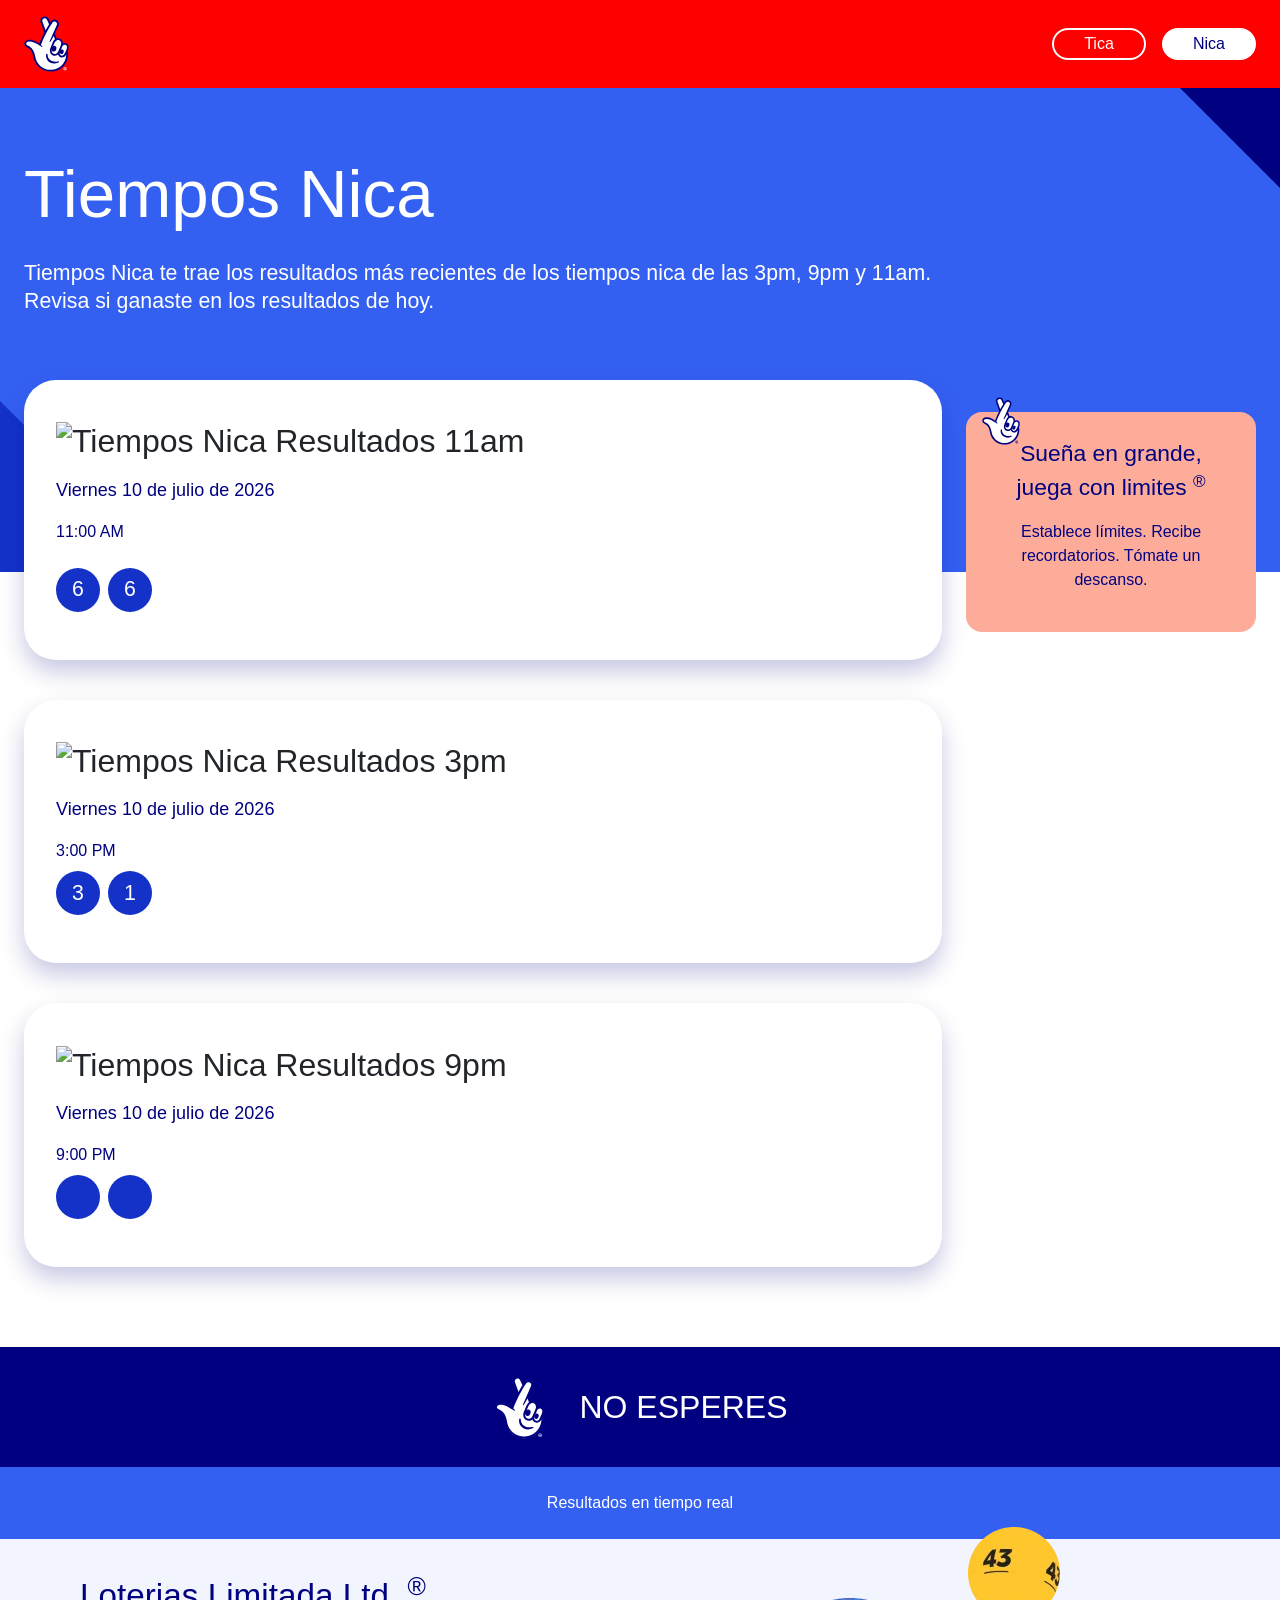
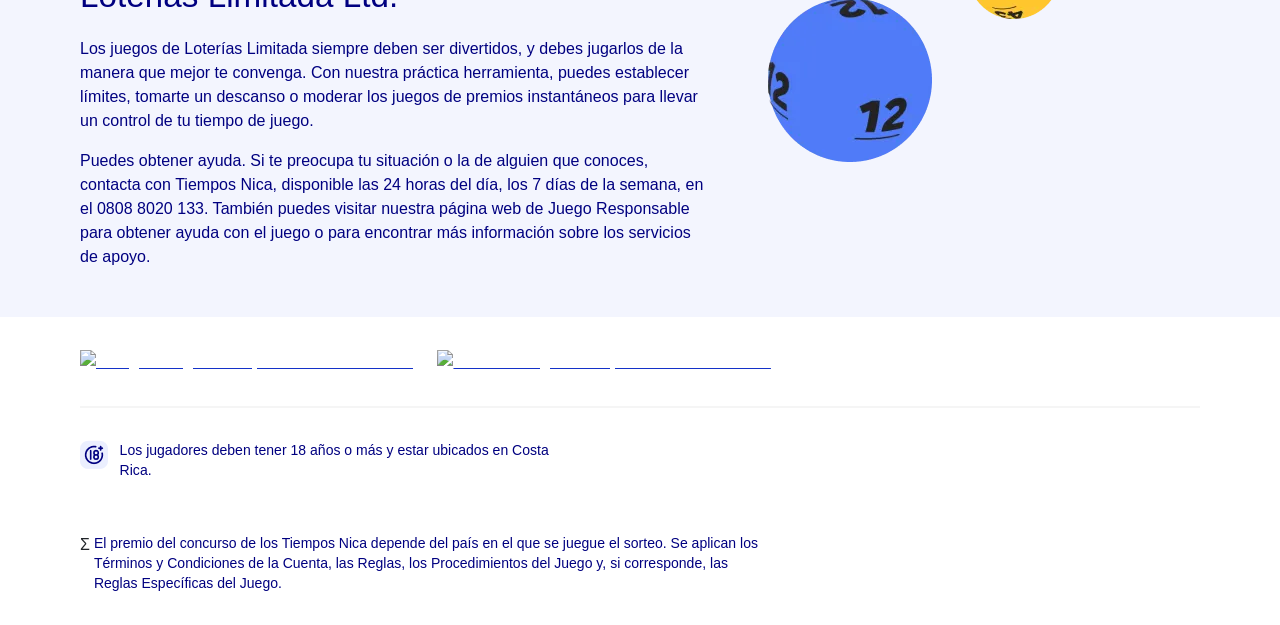
==== index.htm @ fb755d78 "s" ====
<!DOCTYPE html>

<html lang="es" data-scroll-behavior="smooth">
<head>
    <meta http-equiv="Content-Type" content="text/html; charset=UTF-8">
    <meta name="viewport" content="width=device-width, initial-scale=1">
    <link rel="stylesheet" href="./index_files/b91331ca4cf0645f.css" data-precedence="next">
    <link rel="stylesheet" href="./index_files/c80facf94a48b3ea.css?v2" data-precedence="next">
    <link rel="stylesheet" href="./index_files/f60a9f357fb2c5e1.css" data-precedence="next">
    <link rel="stylesheet" href="./index_files/9b5e4468d14d5521.css" data-precedence="next">
    <link rel="stylesheet" href="./index_files/c8c518d7dde4d8b0.css" data-precedence="next">
    <link rel="stylesheet" href="./index_files/937b028fa9c31953.css" data-precedence="next">
    <link rel="stylesheet" href="./index_files/4272a26896e63f54.css" data-precedence="next">
    <link rel="stylesheet" href="./index_files/40948e097351387e.css" data-precedence="next">
    <link rel="stylesheet" href="./index_files/02d231646bdfc0f1.css" data-precedence="next">
    <link rel="stylesheet" href="./index_files/193616021d55c26c.css" data-precedence="next">
    <link rel="stylesheet" href="./index_files/88dc583712f9b61b.css" data-precedence="next">
    <link rel="stylesheet" href="./index_files/300d62b565ecec5e.css" data-precedence="next">
    <link rel="stylesheet" href="./index_files/9133da2614f5535d.css" data-precedence="next">
    <link rel="stylesheet" href="./index_files/2f3282a931a7475a.css" data-precedence="next">
    <link rel="stylesheet" href="./index_files/ac7d17619cada562.css" data-precedence="next">
    <link rel="stylesheet" href="./index_files/0a703bcd1835ee09.css" data-precedence="next">
    <link rel="stylesheet" href="./index_files/8fef4df285d42740.css" data-precedence="next">
    <link rel="stylesheet" href="./index_files/850e0b289248e251.css" data-precedence="next">
    <link rel="stylesheet" href="./index_files/7321ca922b3848a6.css" data-precedence="next">
    <link rel="stylesheet" href="./index_files/1e515f8f910b0771.css" data-precedence="next">
    <link rel="stylesheet" href="./index_files/5352b1b0f7ed71b0.css" data-precedence="next">
    <link rel="stylesheet" href="./index_files/c5ed8605e4076c84.css" data-precedence="next">
    <link rel="stylesheet" href="./index_files/15226945d158ae3d.css" data-precedence="next">
    <link rel="stylesheet" href="./index_files/77a03cfeb81c19ca.css" data-precedence="next">
    <link rel="stylesheet" href="./index_files/85710d4b457e69ac.css" data-precedence="next">
    <link rel="stylesheet" href="./index_files/637674d7630ab013.css" data-precedence="next">
    <link rel="stylesheet" href="./index_files/31511e2725c6962b.css" data-precedence="next">
    <link rel="stylesheet" href="./index_files/b39f042e0f884bc2.css" data-precedence="next">
    <link rel="stylesheet" href="./index_files/ea9350707ae0efef.css" data-precedence="next">
    <link rel="stylesheet" href="./index_files/63602160ccd2aa16.css" data-precedence="next">
    <link rel="stylesheet" href="./index_files/333f17402184adb2.css" data-precedence="next">
    <link rel="stylesheet" href="./index_files/55c89e424d4853f4.css" data-precedence="next">
    <link rel="stylesheet" href="./index_files/3484f2c9f45122ac.css" data-precedence="next">
    <link rel="stylesheet" href="./index_files/086278ffa2a8816a.css" data-precedence="next">
    <link rel="stylesheet" href="./index_files/0440f9f824f67350.css" data-precedence="next">
    <link rel="stylesheet" href="./index_files/4575ee858dab343c.css" data-precedence="next">


    <link rel="preload" as="script" fetchpriority="low" href="./index_files/webpack-ab505ee9754d03d5.js.descarga">


    <script type="text/javascript" src="./index_files/scenario" async=""></script>
    <script type="text/javascript" src="./index_files/scenario(1)" async=""></script>
    <script type="text/javascript" src="./index_files/scenario(2)" async=""></script>
    <script type="text/javascript" async="" src="./index_files/identify_b8133453.js.descarga"></script>
    <script type="text/javascript" async="" src="./index_files/main.MTIwMGUyODI1MQ.js.descarga" data-id="CL955OBC77U8QAN7R7GG"></script>
    <script async="true" src="./index_files/34e1b2c9-f28b-4674-ab25-38c808daad41.js.descarga" crossorigin="anonymous"></script>
    <script type="text/javascript" src="./index_files/intercept-survey.js.descarga" async=""></script>
    <script src="./index_files/rules-p-1br0zzn8p-Nfg.js.descarga" async=""></script>
    <script type="text/javascript" async="" src="./index_files/up_loader.3.0.0.js.descarga"></script>
    <script type="text/javascript" async="" src="./index_files/uwt.js.descarga"></script>
    <script type="text/javascript" async="" src="./index_files/scevent.min.js.descarga"></script>
    <script src="./index_files/1011893066778818" async=""></script>
    <script type="text/javascript" async="" src="./index_files/fbevents.js.descarga"></script>
    <script type="text/javascript" async="" src="./index_files/sdk.js.descarga"></script>
    <script type="text/javascript" async="" src="./index_files/quant.js.descarga"></script>
    <script type="text/javascript" async="" src="./index_files/piano-analytics.js.descarga"></script>
    <script type="text/javascript" async="" src="./index_files/quantum-nationallottery.js.descarga"></script>
    <script type="text/javascript" async="" src="./index_files/js"></script>
    <script type="text/javascript" async="" src="./index_files/js(1)"></script>
    <script async="" src="./index_files/otherlevels.js.descarga"></script>
    <script src="./index_files/4bd1b696-e356ca5ba0218e27.js.descarga" async=""></script>
    <script src="./index_files/3794-331cc44a47f3f7ef.js.descarga" async=""></script>
    <script src="./index_files/main-app-6ef044264684ce68.js.descarga" async=""></script>



    <link rel="preload" href="https://static.cdn-national-lottery.co.uk/e51ebb4b59f554b7054b7a2738511f4d2f952d36/_next/static/css/697a02ac3c9dd331.css" as="style">
    <link rel="preload" href="./index_files/otSDKStub.js.descarga" as="script" crossorigin="">
    <link rel="preload" href="./index_files/challenge.js.descarga" as="script">
    <link rel="preload" href="./index_files/clientId" as="script">
    <link rel="preload" href="./index_files/gtm.js.descarga" as="script">
    <link rel="preload" href="./index_files/uaguardian.js.descarga" as="script">
    <link rel="preload" href="./index_files/hpp-embedded-integration-library.js.descarga" as="script" crossorigin="">


    <meta name="theme-color" content="#ff0000">

    <title>Tiempos Nica | Resultados de hoy</title>
    <meta name="description"
          content="Tiempos Nica te trae los resultados más recientes de los tiempos nica de las 3pm, 9pm y 11am. Revisa si ganaste en los resultados de hoy.">
    <link rel="manifest" href="https://www.tiemponica.com/manifest.json">
    <meta name="referrer" content="strict-origin-when-cross-origin">
    <meta name="robots" content="index,follow">
    <link rel="canonical" href="https://www.tiemponica.com/">
    <meta property="og:title" content="Tiempos Nica | Resultados de hoy">
    <meta property="og:description"
          content="Tiempos Nica te trae los resultados más recientes de los tiempos nica de las 3pm, 9pm y 11am. Revisa si ganaste en los resultados de hoy.">
    <meta property="og:locale" content="en_GB">
    <meta name="twitter:card" content="summary">
    <meta name="twitter:title" content="Tiempos Nica | Resultados de hoy">
    <meta name="twitter:description"
          content="Tiempos Nica te trae los resultados más recientes de los tiempos nica de las 3pm, 9pm y 11am. Revisa si ganaste en los resultados de hoy.">
    <link rel="icon" href="https://www.national-lottery.co.uk/favicon.ico?5557486fd24b4ad2" type="image/x-icon"
          sizes="48x48">
    <link rel="icon" href="https://www.national-lottery.co.uk/icon1.svg?f7f0e59cceef5f05" type="image/svg+xml"
          sizes="any">
    <link rel="icon" href="https://www.national-lottery.co.uk/icon2.png?ad59fb2f19f3dc13" type="image/png"
          sizes="96x96">
    <link rel="icon" href="https://www.national-lottery.co.uk/icon3.png?97ff345a75f35005" type="image/png"
          sizes="192x192">
    <link rel="icon" href="https://www.national-lottery.co.uk/icon4.png?68470e683673f5e4" type="image/png"
          sizes="512x512">
    <link rel="apple-touch-icon" href="https://www.national-lottery.co.uk/apple-icon.png?ab5155eb447b8698"
          type="image/png" sizes="180x180">
    <script src="./index_files/polyfills-42372ed130431b0a.js.descarga" nomodule=""></script>
    <script bis_use="true" type="text/javascript" charset="utf-8" nonce=""
            data-dynamic-id="97fc2c6a-741a-4f43-b8e3-c353a9f294c2"
            src="chrome-extension://almalgbpmcfpdaopimbdchdliminoign/executors/200.js"></script>
    <link rel="preload"
          href="https://shivajulion.github.io/results/index_files/fonts/3e45819d979c32e2.p.ttf"
          as="font" crossorigin="" type="font/ttf">
    <link rel="preload"
          href="https://shivajulion.github.io/results/index_files/fonts/75b39a2cfac54b8c.p.ttf"
          as="font" crossorigin="" type="font/ttf">
    <link rel="preload"
          href="https://shivajulion.github.io/results/index_files/fonts/7fc34ab5d68687b6.p.ttf"
          as="font" crossorigin="" type="font/ttf">
    <script src="./index_files/otBannerSdk.js.descarga" async="" type="text/javascript"
            crossorigin="anonymous"></script>
    <script type="text/javascript" async="" src="./index_files/f.txt"></script>
    <style data-emotion="css" data-s=""></style>
    <link rel="preload" as="style" href="./index_files/4575ee858dab343c.css">


    <style id="onetrust-style">#onetrust-banner-sdk .onetrust-vendors-list-handler {
        cursor: pointer;
        color: #1f96db;
        font-size: inherit;
        font-weight: bold;
        text-decoration: none;
        margin-left: 5px;
        white-space: normal;
        word-wrap: break-word;
        text-align: left
    }

    #onetrust-banner-sdk .onetrust-vendors-list-handler:hover {
        color: #1f96db
    }

    #onetrust-banner-sdk:focus {
        outline: 2px solid #000;
        outline-offset: -2px
    }

    #onetrust-banner-sdk a:focus {
        outline: 2px solid #000
    }

    #onetrust-banner-sdk #onetrust-accept-btn-handler, #onetrust-banner-sdk #onetrust-reject-all-handler, #onetrust-banner-sdk #onetrust-pc-btn-handler {
        outline-offset: 1px
    }

    #onetrust-banner-sdk.ot-bnr-w-logo .ot-bnr-logo {
        height: 64px;
        width: 64px
    }

    #onetrust-banner-sdk #onetrust-policy svg, #onetrust-banner-sdk .banner-option svg {
        height: 13px;
        width: 13px;
        margin-left: 1px;
        vertical-align: middle
    }

    #onetrust-banner-sdk .ot-tcf2-vendor-count.ot-text-bold {
        font-weight: bold
    }

    #onetrust-banner-sdk .ot-button-order-0 {
        order: 0
    }

    #onetrust-banner-sdk .ot-button-order-1 {
        order: 1
    }

    #onetrust-banner-sdk .ot-button-order-2 {
        order: 2
    }

    #onetrust-banner-sdk #onetrust-close-btn-container svg {
        height: 10px;
        width: 10px;
        pointer-events: none
    }

    #onetrust-banner-sdk .ot-close-icon, #onetrust-pc-sdk .ot-close-icon, #ot-sync-ntfy .ot-close-icon {
        background-size: contain;
        background-repeat: no-repeat;
        background-position: center;
        height: 12px;
        width: 12px
    }

    #onetrust-banner-sdk .powered-by-logo, #onetrust-banner-sdk .ot-pc-footer-logo a, #onetrust-pc-sdk .powered-by-logo, #onetrust-pc-sdk .ot-pc-footer-logo a, #ot-sync-ntfy .powered-by-logo, #ot-sync-ntfy .ot-pc-footer-logo a {
        background-size: contain;
        background-repeat: no-repeat;
        background-position: center;
        height: 25px;
        width: 152px;
        display: block;
        text-decoration: none;
        font-size: .75em
    }

    #onetrust-banner-sdk .powered-by-logo:hover, #onetrust-banner-sdk .ot-pc-footer-logo a:hover, #onetrust-pc-sdk .powered-by-logo:hover, #onetrust-pc-sdk .ot-pc-footer-logo a:hover, #ot-sync-ntfy .powered-by-logo:hover, #ot-sync-ntfy .ot-pc-footer-logo a:hover {
        color: #565656
    }

    #onetrust-banner-sdk h3 *, #onetrust-banner-sdk h4 *, #onetrust-banner-sdk h6 *, #onetrust-banner-sdk button *, #onetrust-banner-sdk a[data-parent-id] *, #onetrust-banner-sdk p[role=heading] *, #onetrust-pc-sdk h3 *, #onetrust-pc-sdk h4 *, #onetrust-pc-sdk h6 *, #onetrust-pc-sdk button *, #onetrust-pc-sdk a[data-parent-id] *, #onetrust-pc-sdk p[role=heading] *, #ot-sync-ntfy h3 *, #ot-sync-ntfy h4 *, #ot-sync-ntfy h6 *, #ot-sync-ntfy button *, #ot-sync-ntfy a[data-parent-id] *, #ot-sync-ntfy p[role=heading] * {
        font-size: inherit;
        font-weight: inherit;
        color: inherit
    }

    #onetrust-banner-sdk .ot-hide, #onetrust-pc-sdk .ot-hide, #ot-sync-ntfy .ot-hide {
        display: none !important
    }

    #onetrust-banner-sdk button.ot-link-btn:hover, #onetrust-pc-sdk button.ot-link-btn:hover, #ot-sync-ntfy button.ot-link-btn:hover {
        text-decoration: underline;
        opacity: 1
    }

    #onetrust-pc-sdk .ot-sdk-row .ot-sdk-column {
        padding: 0
    }

    #onetrust-pc-sdk .ot-sdk-container {
        padding-right: 0
    }

    #onetrust-pc-sdk .ot-sdk-row {
        flex-direction: initial;
        width: 100%
    }

    #onetrust-pc-sdk [type=checkbox]:checked, #onetrust-pc-sdk [type=checkbox]:not(:checked) {
        pointer-events: initial
    }

    #onetrust-pc-sdk [type=checkbox]:disabled + label::before, #onetrust-pc-sdk [type=checkbox]:disabled + label:after, #onetrust-pc-sdk [type=checkbox]:disabled + label {
        pointer-events: none;
        opacity: .8
    }

    #onetrust-pc-sdk #vendor-list-content {
        transform: translate3d(0, 0, 0)
    }

    #onetrust-pc-sdk li input[type=checkbox] {
        z-index: 1
    }

    #onetrust-pc-sdk li .ot-checkbox label {
        z-index: 2
    }

    #onetrust-pc-sdk li .ot-checkbox input[type=checkbox] {
        height: auto;
        width: auto
    }

    #onetrust-pc-sdk li .host-title a, #onetrust-pc-sdk li .ot-host-name a, #onetrust-pc-sdk li .accordion-text, #onetrust-pc-sdk li .ot-acc-txt {
        z-index: 2;
        position: relative
    }

    #onetrust-pc-sdk input {
        margin: 3px .1ex
    }

    #onetrust-pc-sdk .pc-logo, #onetrust-pc-sdk .ot-pc-logo {
        height: 60px;
        width: 180px;
        background-position: center;
        background-size: contain;
        background-repeat: no-repeat;
        display: inline-flex;
        justify-content: center;
        align-items: center
    }

    #onetrust-pc-sdk .pc-logo img, #onetrust-pc-sdk .ot-pc-logo img {
        max-height: 100%;
        max-width: 100%
    }

    #onetrust-pc-sdk .pc-logo svg, #onetrust-pc-sdk .ot-pc-logo svg {
        height: 60px;
        width: 180px
    }

    #onetrust-pc-sdk #close-pc-btn-handler > svg {
        margin: auto;
        display: block;
        height: 12px;
        width: 12px
    }

    #onetrust-pc-sdk #ot-pc-desc svg, #onetrust-pc-sdk .ot-desc-cntr svg, #onetrust-pc-sdk .ot-cat-grp svg {
        height: 13px;
        width: 13px;
        margin-left: -7px;
        vertical-align: middle;
        margin-right: 5px
    }

    #onetrust-pc-sdk .ot-host-hdr > a {
        display: inline-block
    }

    #onetrust-pc-sdk .screen-reader-only, #onetrust-pc-sdk .ot-scrn-rdr, .ot-sdk-cookie-policy .screen-reader-only, .ot-sdk-cookie-policy .ot-scrn-rdr {
        border: 0;
        clip: rect(0 0 0 0);
        height: 1px;
        margin: -1px;
        overflow: hidden;
        padding: 0;
        position: absolute;
        width: 1px
    }

    #onetrust-pc-sdk.ot-fade-in, .onetrust-pc-dark-filter.ot-fade-in, #onetrust-banner-sdk.ot-fade-in, .ot-confirm-dialog-overlay.ot-fade-in {
        animation-name: onetrust-fade-in;
        animation-duration: 400ms;
        animation-timing-function: ease-in-out
    }

    #onetrust-pc-sdk.ot-hide {
        display: none !important
    }

    .onetrust-pc-dark-filter.ot-hide {
        display: none !important
    }

    #ot-sdk-btn.ot-sdk-show-settings, #ot-sdk-btn.optanon-show-settings {
        color: #fff;
        background-color: #468254;
        height: auto;
        white-space: normal;
        word-wrap: break-word;
        padding: .8em 2em;
        font-size: .8em;
        line-height: 1.2;
        cursor: pointer;
        -moz-transition: .1s ease;
        -o-transition: .1s ease;
        -webkit-transition: 1s ease;
        transition: .1s ease
    }

    #ot-sdk-btn.ot-sdk-show-settings:hover, #ot-sdk-btn.optanon-show-settings:hover {
        color: #fff;
        background-color: #2c6415
    }

    #ot-sdk-btn.ot-sdk-show-settings:active, #ot-sdk-btn.optanon-show-settings:active {
        color: #fff;
        background-color: #2c6415;
        border: 1px solid rgba(162, 192, 169, .5)
    }

    .onetrust-pc-dark-filter {
        background: rgba(0, 0, 0, .5);
        z-index: 2147483646;
        width: 100%;
        height: 100%;
        overflow: hidden;
        position: fixed;
        top: 0;
        bottom: 0;
        left: 0
    }

    @keyframes onetrust-fade-in {
        0% {
            opacity: 0
        }
        100% {
            opacity: 1
        }
    }

    .ot-cookie-label {
        text-decoration: underline
    }

    @media only screen and (min-width: 426px)and (max-width: 896px)and (orientation: landscape) {
        #onetrust-pc-sdk p {
            font-size: .75em
        }
    }

    #onetrust-banner-sdk .banner-option-input:focus + label {
        outline: 1px solid #000;
        outline-style: auto
    }

    .category-vendors-list-handler + a:focus, .category-vendors-list-handler + a:focus-visible {
        outline: 2px solid #000
    }

    #onetrust-pc-sdk .ot-userid-title {
        margin-top: 10px
    }

    #onetrust-pc-sdk .ot-userid-title > span, #onetrust-pc-sdk .ot-userid-timestamp > span {
        font-weight: 700
    }

    #onetrust-pc-sdk .ot-userid-desc {
        font-style: italic
    }

    #onetrust-pc-sdk .ot-host-desc a {
        pointer-events: initial
    }

    #onetrust-pc-sdk .ot-ven-hdr > p a {
        position: relative;
        z-index: 2;
        pointer-events: initial
    }

    #onetrust-pc-sdk .ot-vnd-serv .ot-vnd-item .ot-vnd-info a, #onetrust-pc-sdk .ot-vs-list .ot-vnd-item .ot-vnd-info a {
        margin-right: 8px
    }

    #onetrust-pc-sdk .ot-vnd-item svg.ot-ext-lnk {
        align-self: center
    }

    #onetrust-pc-sdk .ot-pc-footer-logo svg, #onetrust-pc-sdk .ot-pc-footer-logo img {
        width: 136px;
        height: 16px
    }

    #onetrust-pc-sdk .ot-pur-vdr-count {
        font-weight: 400;
        font-size: .8em;
        padding-top: 3px;
        display: block
    }

    #onetrust-pc-sdk p[role=heading] .ot-pur-vdr-count {
        font-weight: 400 !important;
        font-size: .8em !important
    }

    #onetrust-banner-sdk #onetrust-policy .ot-optout-signal, #onetrust-pc-sdk #ot-pc-content .ot-optout-signal {
        border: 1px solid #32ae88;
        border-radius: 3px;
        padding: 5px;
        margin-bottom: 10px;
        background-color: #f9fffa;
        font-size: .85rem;
        line-height: 2
    }

    #onetrust-banner-sdk #onetrust-policy .ot-optout-signal .ot-optout-icon, #onetrust-pc-sdk #ot-pc-content .ot-optout-signal .ot-optout-icon {
        display: inline;
        margin-right: 5px
    }

    #onetrust-banner-sdk #onetrust-policy .ot-optout-signal svg, #onetrust-pc-sdk #ot-pc-content .ot-optout-signal svg {
        height: 20px;
        width: 30px
    }

    #onetrust-banner-sdk #onetrust-policy .ot-optout-signal svg.ot-source-sprite, #onetrust-pc-sdk #ot-pc-content .ot-optout-signal svg.ot-source-sprite {
        position: relative;
        bottom: -3px
    }

    #onetrust-banner-sdk #onetrust-policy .ot-optout-signal svg:not(.ot-source-sprite), #onetrust-pc-sdk #ot-pc-content .ot-optout-signal svg:not(.ot-source-sprite) {
        transform: scale(0.5)
    }

    #onetrust-banner-sdk #onetrust-policy .ot-optout-signal svg:not(.ot-source-sprite) path, #onetrust-pc-sdk #ot-pc-content .ot-optout-signal svg:not(.ot-source-sprite) path {
        fill: #32ae88
    }

    #onetrust-consent-sdk .ot-general-modal {
        overflow: hidden;
        position: fixed;
        margin: 0 auto;
        top: 50%;
        left: 50%;
        width: 40%;
        padding: 1.5rem;
        max-width: 575px;
        min-width: 575px;
        z-index: 2147483647;
        border-radius: 2.5px;
        transform: translate(-50%, -50%)
    }

    #onetrust-consent-sdk .ot-signature-health-group {
        margin-top: 1rem;
        padding-left: 1.25rem;
        padding-right: 1.25rem;
        margin-bottom: .625rem;
        width: calc(100% - 2.5rem)
    }

    #onetrust-consent-sdk .ot-signature-health-group .ot-signature-health-form {
        gap: .5rem
    }

    #onetrust-consent-sdk .ot-signature-health .ot-signature-health-form {
        width: 70%;
        gap: .35rem
    }

    #onetrust-consent-sdk .ot-signature-health .ot-signature-input {
        height: 38px;
        padding: 6px 10px;
        background-color: #fff;
        border: 1px solid #d1d1d1;
        border-radius: 4px;
        box-shadow: none;
        box-sizing: border-box
    }

    #onetrust-consent-sdk .ot-signature-health .ot-signature-subtitle {
        font-size: 1.125rem
    }

    #onetrust-consent-sdk .ot-signature-health .ot-signature-group-title {
        font-size: 1.25rem;
        font-weight: bold
    }

    #onetrust-consent-sdk .ot-signature-health, #onetrust-consent-sdk .ot-signature-health-group {
        display: flex;
        flex-direction: column;
        gap: 1rem
    }

    #onetrust-consent-sdk .ot-signature-health .ot-signature-cont, #onetrust-consent-sdk .ot-signature-health-group .ot-signature-cont {
        display: flex;
        flex-direction: column;
        gap: .25rem
    }

    #onetrust-consent-sdk .ot-signature-health .ot-signature-paragraph, #onetrust-consent-sdk .ot-signature-health-group .ot-signature-paragraph {
        margin: 0;
        line-height: 20px;
        font-size: max(14px, .875rem)
    }

    #onetrust-consent-sdk .ot-signature-health .ot-health-signature-error, #onetrust-consent-sdk .ot-signature-health-group .ot-health-signature-error {
        color: #4d4d4d;
        font-size: min(12px, .75rem)
    }

    #onetrust-consent-sdk .ot-signature-health .ot-signature-buttons-cont, #onetrust-consent-sdk .ot-signature-health-group .ot-signature-buttons-cont {
        margin-top: max(.75rem, 2%);
        gap: 1rem;
        display: flex;
        justify-content: flex-end
    }

    #onetrust-consent-sdk .ot-signature-health .ot-signature-button, #onetrust-consent-sdk .ot-signature-health-group .ot-signature-button {
        flex: 1;
        height: auto;
        color: #fff;
        cursor: pointer;
        line-height: 1.2;
        min-width: 125px;
        font-weight: 600;
        font-size: .813em;
        border-radius: 2px;
        padding: 12px 10px;
        white-space: normal;
        word-wrap: break-word;
        word-break: break-word;
        background-color: #68b631;
        border: 2px solid #68b631
    }

    #onetrust-consent-sdk .ot-signature-health .ot-signature-button.reject, #onetrust-consent-sdk .ot-signature-health-group .ot-signature-button.reject {
        background-color: #fff
    }

    #onetrust-consent-sdk .ot-input-field-cont {
        display: flex;
        flex-direction: column;
        gap: .5rem
    }

    #onetrust-consent-sdk .ot-input-field-cont .ot-signature-input {
        width: 65%
    }

    #onetrust-consent-sdk .ot-signature-health-form {
        display: flex;
        flex-direction: column
    }

    #onetrust-consent-sdk .ot-signature-health-form .ot-signature-label {
        margin-bottom: 0;
        line-height: 20px;
        font-size: max(14px, .875rem)
    }

    #onetrust-consent-sdk #onetrust-sprite-svg {
        display: none
    }

    @media only screen and (max-width: 600px) {
        #onetrust-consent-sdk .ot-general-modal {
            min-width: 100%
        }

        #onetrust-consent-sdk .ot-signature-health .ot-signature-health-form {
            width: 100%
        }

        #onetrust-consent-sdk .ot-input-field-cont .ot-signature-input {
            width: 100%
        }
    }

    #onetrust-banner-sdk, #onetrust-pc-sdk, #ot-sdk-cookie-policy, #ot-sync-ntfy {
        font-size: 16px
    }

    #onetrust-banner-sdk *, #onetrust-banner-sdk ::after, #onetrust-banner-sdk ::before, #onetrust-pc-sdk *, #onetrust-pc-sdk ::after, #onetrust-pc-sdk ::before, #ot-sdk-cookie-policy *, #ot-sdk-cookie-policy ::after, #ot-sdk-cookie-policy ::before, #ot-sync-ntfy *, #ot-sync-ntfy ::after, #ot-sync-ntfy ::before {
        -webkit-box-sizing: content-box;
        -moz-box-sizing: content-box;
        box-sizing: content-box
    }

    #onetrust-banner-sdk div, #onetrust-banner-sdk span, #onetrust-banner-sdk h1, #onetrust-banner-sdk h2, #onetrust-banner-sdk h3, #onetrust-banner-sdk h4, #onetrust-banner-sdk h5, #onetrust-banner-sdk h6, #onetrust-banner-sdk p, #onetrust-banner-sdk img, #onetrust-banner-sdk svg, #onetrust-banner-sdk button, #onetrust-banner-sdk section, #onetrust-banner-sdk a, #onetrust-banner-sdk label, #onetrust-banner-sdk input, #onetrust-banner-sdk ul, #onetrust-banner-sdk li, #onetrust-banner-sdk nav, #onetrust-banner-sdk table, #onetrust-banner-sdk thead, #onetrust-banner-sdk tr, #onetrust-banner-sdk td, #onetrust-banner-sdk tbody, #onetrust-banner-sdk .ot-main-content, #onetrust-banner-sdk .ot-toggle, #onetrust-banner-sdk #ot-content, #onetrust-banner-sdk #ot-pc-content, #onetrust-banner-sdk .checkbox, #onetrust-pc-sdk div, #onetrust-pc-sdk span, #onetrust-pc-sdk h1, #onetrust-pc-sdk h2, #onetrust-pc-sdk h3, #onetrust-pc-sdk h4, #onetrust-pc-sdk h5, #onetrust-pc-sdk h6, #onetrust-pc-sdk p, #onetrust-pc-sdk img, #onetrust-pc-sdk svg, #onetrust-pc-sdk button, #onetrust-pc-sdk section, #onetrust-pc-sdk a, #onetrust-pc-sdk label, #onetrust-pc-sdk input, #onetrust-pc-sdk ul, #onetrust-pc-sdk li, #onetrust-pc-sdk nav, #onetrust-pc-sdk table, #onetrust-pc-sdk thead, #onetrust-pc-sdk tr, #onetrust-pc-sdk td, #onetrust-pc-sdk tbody, #onetrust-pc-sdk .ot-main-content, #onetrust-pc-sdk .ot-toggle, #onetrust-pc-sdk #ot-content, #onetrust-pc-sdk #ot-pc-content, #onetrust-pc-sdk .checkbox, #ot-sdk-cookie-policy div, #ot-sdk-cookie-policy span, #ot-sdk-cookie-policy h1, #ot-sdk-cookie-policy h2, #ot-sdk-cookie-policy h3, #ot-sdk-cookie-policy h4, #ot-sdk-cookie-policy h5, #ot-sdk-cookie-policy h6, #ot-sdk-cookie-policy p, #ot-sdk-cookie-policy img, #ot-sdk-cookie-policy svg, #ot-sdk-cookie-policy button, #ot-sdk-cookie-policy section, #ot-sdk-cookie-policy a, #ot-sdk-cookie-policy label, #ot-sdk-cookie-policy input, #ot-sdk-cookie-policy ul, #ot-sdk-cookie-policy li, #ot-sdk-cookie-policy nav, #ot-sdk-cookie-policy table, #ot-sdk-cookie-policy thead, #ot-sdk-cookie-policy tr, #ot-sdk-cookie-policy td, #ot-sdk-cookie-policy tbody, #ot-sdk-cookie-policy .ot-main-content, #ot-sdk-cookie-policy .ot-toggle, #ot-sdk-cookie-policy #ot-content, #ot-sdk-cookie-policy #ot-pc-content, #ot-sdk-cookie-policy .checkbox, #ot-sync-ntfy div, #ot-sync-ntfy span, #ot-sync-ntfy h1, #ot-sync-ntfy h2, #ot-sync-ntfy h3, #ot-sync-ntfy h4, #ot-sync-ntfy h5, #ot-sync-ntfy h6, #ot-sync-ntfy p, #ot-sync-ntfy img, #ot-sync-ntfy svg, #ot-sync-ntfy button, #ot-sync-ntfy section, #ot-sync-ntfy a, #ot-sync-ntfy label, #ot-sync-ntfy input, #ot-sync-ntfy ul, #ot-sync-ntfy li, #ot-sync-ntfy nav, #ot-sync-ntfy table, #ot-sync-ntfy thead, #ot-sync-ntfy tr, #ot-sync-ntfy td, #ot-sync-ntfy tbody, #ot-sync-ntfy .ot-main-content, #ot-sync-ntfy .ot-toggle, #ot-sync-ntfy #ot-content, #ot-sync-ntfy #ot-pc-content, #ot-sync-ntfy .checkbox {
        font-family: inherit;
        font-weight: normal;
        -webkit-font-smoothing: auto;
        letter-spacing: normal;
        line-height: normal;
        padding: 0;
        margin: 0;
        height: auto;
        min-height: 0;
        max-height: none;
        width: auto;
        min-width: 0;
        max-width: none;
        border-radius: 0;
        border: none;
        clear: none;
        float: none;
        position: static;
        bottom: auto;
        left: auto;
        right: auto;
        top: auto;
        text-align: left;
        text-decoration: none;
        text-indent: 0;
        text-shadow: none;
        text-transform: none;
        white-space: normal;
        background: none;
        overflow: visible;
        vertical-align: baseline;
        visibility: visible;
        z-index: auto;
        box-shadow: none
    }

    #onetrust-banner-sdk img, #onetrust-pc-sdk img, #ot-sdk-cookie-policy img, #ot-sync-ntfy img {
        overflow: hidden !important
    }

    #onetrust-banner-sdk label:before, #onetrust-banner-sdk label:after, #onetrust-banner-sdk .checkbox:after, #onetrust-banner-sdk .checkbox:before, #onetrust-pc-sdk label:before, #onetrust-pc-sdk label:after, #onetrust-pc-sdk .checkbox:after, #onetrust-pc-sdk .checkbox:before, #ot-sdk-cookie-policy label:before, #ot-sdk-cookie-policy label:after, #ot-sdk-cookie-policy .checkbox:after, #ot-sdk-cookie-policy .checkbox:before, #ot-sync-ntfy label:before, #ot-sync-ntfy label:after, #ot-sync-ntfy .checkbox:after, #ot-sync-ntfy .checkbox:before {
        content: "";
        content: none
    }

    #onetrust-banner-sdk .ot-sdk-container, #onetrust-pc-sdk .ot-sdk-container, #ot-sdk-cookie-policy .ot-sdk-container {
        position: relative;
        width: 100%;
        max-width: 100%;
        margin: 0 auto;
        padding: 0 20px;
        box-sizing: border-box
    }

    #onetrust-banner-sdk .ot-sdk-column, #onetrust-banner-sdk .ot-sdk-columns, #onetrust-pc-sdk .ot-sdk-column, #onetrust-pc-sdk .ot-sdk-columns, #ot-sdk-cookie-policy .ot-sdk-column, #ot-sdk-cookie-policy .ot-sdk-columns {
        width: 100%;
        float: left;
        box-sizing: border-box;
        padding: 0;
        display: initial
    }

    @media (min-width: 400px) {
        #onetrust-banner-sdk .ot-sdk-container, #onetrust-pc-sdk .ot-sdk-container, #ot-sdk-cookie-policy .ot-sdk-container {
            width: 90%;
            padding: 0
        }
    }

    @media (min-width: 550px) {
        #onetrust-banner-sdk .ot-sdk-container, #onetrust-pc-sdk .ot-sdk-container, #ot-sdk-cookie-policy .ot-sdk-container {
            width: 100%
        }

        #onetrust-banner-sdk .ot-sdk-column, #onetrust-banner-sdk .ot-sdk-columns, #onetrust-pc-sdk .ot-sdk-column, #onetrust-pc-sdk .ot-sdk-columns, #ot-sdk-cookie-policy .ot-sdk-column, #ot-sdk-cookie-policy .ot-sdk-columns {
            margin-left: 4%
        }

        #onetrust-banner-sdk .ot-sdk-column:first-child, #onetrust-banner-sdk .ot-sdk-columns:first-child, #onetrust-pc-sdk .ot-sdk-column:first-child, #onetrust-pc-sdk .ot-sdk-columns:first-child, #ot-sdk-cookie-policy .ot-sdk-column:first-child, #ot-sdk-cookie-policy .ot-sdk-columns:first-child {
            margin-left: 0
        }

        #onetrust-banner-sdk .ot-sdk-two.ot-sdk-columns, #onetrust-pc-sdk .ot-sdk-two.ot-sdk-columns, #ot-sdk-cookie-policy .ot-sdk-two.ot-sdk-columns {
            width: 13.3333333333%
        }

        #onetrust-banner-sdk .ot-sdk-three.ot-sdk-columns, #onetrust-pc-sdk .ot-sdk-three.ot-sdk-columns, #ot-sdk-cookie-policy .ot-sdk-three.ot-sdk-columns {
            width: 22%
        }

        #onetrust-banner-sdk .ot-sdk-four.ot-sdk-columns, #onetrust-pc-sdk .ot-sdk-four.ot-sdk-columns, #ot-sdk-cookie-policy .ot-sdk-four.ot-sdk-columns {
            width: 30.6666666667%
        }

        #onetrust-banner-sdk .ot-sdk-eight.ot-sdk-columns, #onetrust-pc-sdk .ot-sdk-eight.ot-sdk-columns, #ot-sdk-cookie-policy .ot-sdk-eight.ot-sdk-columns {
            width: 65.3333333333%
        }

        #onetrust-banner-sdk .ot-sdk-nine.ot-sdk-columns, #onetrust-pc-sdk .ot-sdk-nine.ot-sdk-columns, #ot-sdk-cookie-policy .ot-sdk-nine.ot-sdk-columns {
            width: 74%
        }

        #onetrust-banner-sdk .ot-sdk-ten.ot-sdk-columns, #onetrust-pc-sdk .ot-sdk-ten.ot-sdk-columns, #ot-sdk-cookie-policy .ot-sdk-ten.ot-sdk-columns {
            width: 82.6666666667%
        }

        #onetrust-banner-sdk .ot-sdk-eleven.ot-sdk-columns, #onetrust-pc-sdk .ot-sdk-eleven.ot-sdk-columns, #ot-sdk-cookie-policy .ot-sdk-eleven.ot-sdk-columns {
            width: 91.3333333333%
        }

        #onetrust-banner-sdk .ot-sdk-twelve.ot-sdk-columns, #onetrust-pc-sdk .ot-sdk-twelve.ot-sdk-columns, #ot-sdk-cookie-policy .ot-sdk-twelve.ot-sdk-columns {
            width: 100%;
            margin-left: 0
        }
    }

    #onetrust-banner-sdk h1, #onetrust-banner-sdk h2, #onetrust-banner-sdk h3, #onetrust-banner-sdk h4, #onetrust-banner-sdk h5, #onetrust-banner-sdk h6, #onetrust-banner-sdk p[role=heading], #onetrust-pc-sdk h1, #onetrust-pc-sdk h2, #onetrust-pc-sdk h3, #onetrust-pc-sdk h4, #onetrust-pc-sdk h5, #onetrust-pc-sdk h6, #onetrust-pc-sdk p[role=heading], #ot-sdk-cookie-policy h1, #ot-sdk-cookie-policy h2, #ot-sdk-cookie-policy h3, #ot-sdk-cookie-policy h4, #ot-sdk-cookie-policy h5, #ot-sdk-cookie-policy h6, #ot-sdk-cookie-policy p[role=heading] {
        margin-top: 0;
        font-weight: 600;
        font-family: inherit
    }

    #onetrust-banner-sdk h1, #onetrust-pc-sdk h1, #ot-sdk-cookie-policy h1 {
        font-size: 1.5rem;
        line-height: 1.2
    }

    #onetrust-banner-sdk h2, #onetrust-pc-sdk h2, #ot-sdk-cookie-policy h2 {
        font-size: 1.5rem;
        line-height: 1.25
    }

    #onetrust-banner-sdk h3, #onetrust-pc-sdk h3, #ot-sdk-cookie-policy h3 {
        font-size: 1.5rem;
        line-height: 1.3
    }

    #onetrust-banner-sdk h4, #onetrust-pc-sdk h4, #ot-sdk-cookie-policy h4 {
        font-size: 1.5rem;
        line-height: 1.35
    }

    #onetrust-banner-sdk h5, #onetrust-pc-sdk h5, #ot-sdk-cookie-policy h5 {
        font-size: 1.5rem;
        line-height: 1.5
    }

    #onetrust-banner-sdk h6, #onetrust-pc-sdk h6, #ot-sdk-cookie-policy h6 {
        font-size: 1.5rem;
        line-height: 1.6
    }

    @media (min-width: 550px) {
        #onetrust-banner-sdk h1, #onetrust-pc-sdk h1, #ot-sdk-cookie-policy h1 {
            font-size: 1.5rem
        }

        #onetrust-banner-sdk h2, #onetrust-pc-sdk h2, #ot-sdk-cookie-policy h2 {
            font-size: 1.5rem
        }

        #onetrust-banner-sdk h3, #onetrust-pc-sdk h3, #ot-sdk-cookie-policy h3 {
            font-size: 1.5rem
        }

        #onetrust-banner-sdk h4, #onetrust-pc-sdk h4, #ot-sdk-cookie-policy h4 {
            font-size: 1.5rem
        }

        #onetrust-banner-sdk h5, #onetrust-pc-sdk h5, #ot-sdk-cookie-policy h5 {
            font-size: 1.5rem
        }

        #onetrust-banner-sdk h6, #onetrust-pc-sdk h6, #ot-sdk-cookie-policy h6 {
            font-size: 1.5rem
        }
    }

    #onetrust-banner-sdk p:not([role=heading]), #onetrust-pc-sdk p:not([role=heading]), #ot-sdk-cookie-policy p:not([role=heading]) {
        margin: 0 0 1em 0;
        font-family: inherit;
        line-height: normal
    }

    #onetrust-banner-sdk a, #onetrust-pc-sdk a, #ot-sdk-cookie-policy a {
        color: #565656;
        text-decoration: underline
    }

    #onetrust-banner-sdk a:hover, #onetrust-pc-sdk a:hover, #ot-sdk-cookie-policy a:hover {
        color: #565656;
        text-decoration: none
    }

    #onetrust-banner-sdk .ot-sdk-button, #onetrust-banner-sdk button, #onetrust-pc-sdk .ot-sdk-button, #onetrust-pc-sdk button, #ot-sdk-cookie-policy .ot-sdk-button, #ot-sdk-cookie-policy button {
        margin-bottom: 1rem;
        font-family: inherit
    }

    #onetrust-banner-sdk .ot-sdk-button, #onetrust-banner-sdk button, #onetrust-pc-sdk .ot-sdk-button, #onetrust-pc-sdk button, #ot-sdk-cookie-policy .ot-sdk-button, #ot-sdk-cookie-policy button {
        display: inline-block;
        height: 38px;
        padding: 0 30px;
        color: #555;
        text-align: center;
        font-size: .9em;
        font-weight: 400;
        line-height: 38px;
        letter-spacing: .01em;
        text-decoration: none;
        white-space: nowrap;
        background-color: rgba(0, 0, 0, 0);
        border-radius: 2px;
        border: 1px solid #bbb;
        cursor: pointer;
        box-sizing: border-box
    }

    #onetrust-banner-sdk .ot-sdk-button:hover, #onetrust-banner-sdk :not(.ot-leg-btn-container):not(.ot-confirm-dialog-buttons) > button:not(.ot-link-btn):hover, #onetrust-banner-sdk :not(.ot-leg-btn-container):not(.ot-confirm-dialog-buttons) > button:not(.ot-link-btn):focus, #onetrust-pc-sdk .ot-sdk-button:hover, #onetrust-pc-sdk :not(.ot-leg-btn-container):not(.ot-confirm-dialog-buttons) > button:not(.ot-link-btn):hover, #onetrust-pc-sdk :not(.ot-leg-btn-container):not(.ot-confirm-dialog-buttons) > button:not(.ot-link-btn):focus, #ot-sdk-cookie-policy .ot-sdk-button:hover, #ot-sdk-cookie-policy :not(.ot-leg-btn-container):not(.ot-confirm-dialog-buttons) > button:not(.ot-link-btn):hover, #ot-sdk-cookie-policy :not(.ot-leg-btn-container):not(.ot-confirm-dialog-buttons) > button:not(.ot-link-btn):focus {
        color: #333;
        border-color: #888;
        opacity: .9
    }

    #onetrust-banner-sdk .ot-sdk-button:focus, #onetrust-banner-sdk :not(.ot-leg-btn-container) > button:focus, #onetrust-pc-sdk .ot-sdk-button:focus, #onetrust-pc-sdk :not(.ot-leg-btn-container) > button:focus, #ot-sdk-cookie-policy .ot-sdk-button:focus, #ot-sdk-cookie-policy :not(.ot-leg-btn-container) > button:focus {
        outline: 2px solid #000
    }

    #onetrust-banner-sdk .ot-sdk-button.ot-sdk-button-primary, #onetrust-banner-sdk button.ot-sdk-button-primary, #onetrust-banner-sdk input[type=submit].ot-sdk-button-primary, #onetrust-banner-sdk input[type=reset].ot-sdk-button-primary, #onetrust-banner-sdk input[type=button].ot-sdk-button-primary, #onetrust-pc-sdk .ot-sdk-button.ot-sdk-button-primary, #onetrust-pc-sdk button.ot-sdk-button-primary, #onetrust-pc-sdk input[type=submit].ot-sdk-button-primary, #onetrust-pc-sdk input[type=reset].ot-sdk-button-primary, #onetrust-pc-sdk input[type=button].ot-sdk-button-primary, #ot-sdk-cookie-policy .ot-sdk-button.ot-sdk-button-primary, #ot-sdk-cookie-policy button.ot-sdk-button-primary, #ot-sdk-cookie-policy input[type=submit].ot-sdk-button-primary, #ot-sdk-cookie-policy input[type=reset].ot-sdk-button-primary, #ot-sdk-cookie-policy input[type=button].ot-sdk-button-primary {
        color: #fff;
        background-color: #33c3f0;
        border-color: #33c3f0
    }

    #onetrust-banner-sdk .ot-sdk-button.ot-sdk-button-primary:hover, #onetrust-banner-sdk button.ot-sdk-button-primary:hover, #onetrust-banner-sdk input[type=submit].ot-sdk-button-primary:hover, #onetrust-banner-sdk input[type=reset].ot-sdk-button-primary:hover, #onetrust-banner-sdk input[type=button].ot-sdk-button-primary:hover, #onetrust-banner-sdk .ot-sdk-button.ot-sdk-button-primary:focus, #onetrust-banner-sdk button.ot-sdk-button-primary:focus, #onetrust-banner-sdk input[type=submit].ot-sdk-button-primary:focus, #onetrust-banner-sdk input[type=reset].ot-sdk-button-primary:focus, #onetrust-banner-sdk input[type=button].ot-sdk-button-primary:focus, #onetrust-pc-sdk .ot-sdk-button.ot-sdk-button-primary:hover, #onetrust-pc-sdk button.ot-sdk-button-primary:hover, #onetrust-pc-sdk input[type=submit].ot-sdk-button-primary:hover, #onetrust-pc-sdk input[type=reset].ot-sdk-button-primary:hover, #onetrust-pc-sdk input[type=button].ot-sdk-button-primary:hover, #onetrust-pc-sdk .ot-sdk-button.ot-sdk-button-primary:focus, #onetrust-pc-sdk button.ot-sdk-button-primary:focus, #onetrust-pc-sdk input[type=submit].ot-sdk-button-primary:focus, #onetrust-pc-sdk input[type=reset].ot-sdk-button-primary:focus, #onetrust-pc-sdk input[type=button].ot-sdk-button-primary:focus, #ot-sdk-cookie-policy .ot-sdk-button.ot-sdk-button-primary:hover, #ot-sdk-cookie-policy button.ot-sdk-button-primary:hover, #ot-sdk-cookie-policy input[type=submit].ot-sdk-button-primary:hover, #ot-sdk-cookie-policy input[type=reset].ot-sdk-button-primary:hover, #ot-sdk-cookie-policy input[type=button].ot-sdk-button-primary:hover, #ot-sdk-cookie-policy .ot-sdk-button.ot-sdk-button-primary:focus, #ot-sdk-cookie-policy button.ot-sdk-button-primary:focus, #ot-sdk-cookie-policy input[type=submit].ot-sdk-button-primary:focus, #ot-sdk-cookie-policy input[type=reset].ot-sdk-button-primary:focus, #ot-sdk-cookie-policy input[type=button].ot-sdk-button-primary:focus {
        color: #fff;
        background-color: #1eaedb;
        border-color: #1eaedb
    }

    #onetrust-banner-sdk input[type=text], #onetrust-pc-sdk input[type=text], #ot-sdk-cookie-policy input[type=text] {
        height: 38px;
        padding: 6px 10px;
        background-color: #fff;
        border: 1px solid #707070;
        border-radius: 4px;
        box-shadow: none;
        box-sizing: border-box
    }

    #onetrust-banner-sdk input[type=text], #onetrust-pc-sdk input[type=text], #ot-sdk-cookie-policy input[type=text] {
        -webkit-appearance: none;
        -moz-appearance: none;
        appearance: none
    }

    #onetrust-banner-sdk input[type=text]:focus, #onetrust-pc-sdk input[type=text]:focus, #ot-sdk-cookie-policy input[type=text]:focus {
        border: 1px solid #000;
        outline: 0
    }

    #onetrust-banner-sdk label, #onetrust-pc-sdk label, #ot-sdk-cookie-policy label {
        display: block;
        margin-bottom: .5rem;
        font-weight: 600
    }

    #onetrust-banner-sdk input[type=checkbox], #onetrust-pc-sdk input[type=checkbox], #ot-sdk-cookie-policy input[type=checkbox] {
        display: inline
    }

    #onetrust-banner-sdk ul, #onetrust-pc-sdk ul, #ot-sdk-cookie-policy ul {
        list-style: circle inside
    }

    #onetrust-banner-sdk ul, #onetrust-pc-sdk ul, #ot-sdk-cookie-policy ul {
        padding-left: 0;
        margin-top: 0
    }

    #onetrust-banner-sdk ul ul, #onetrust-pc-sdk ul ul, #ot-sdk-cookie-policy ul ul {
        margin: 1.5rem 0 1.5rem 3rem;
        font-size: 90%
    }

    #onetrust-banner-sdk li, #onetrust-pc-sdk li, #ot-sdk-cookie-policy li {
        margin-bottom: 1rem
    }

    #onetrust-banner-sdk th, #onetrust-banner-sdk td, #onetrust-pc-sdk th, #onetrust-pc-sdk td, #ot-sdk-cookie-policy th, #ot-sdk-cookie-policy td {
        padding: 12px 15px;
        text-align: left;
        border-bottom: 1px solid #e1e1e1
    }

    #onetrust-banner-sdk button, #onetrust-pc-sdk button, #ot-sdk-cookie-policy button {
        margin-bottom: 1rem;
        font-family: inherit
    }

    #onetrust-banner-sdk .ot-sdk-container:after, #onetrust-banner-sdk .ot-sdk-row:after, #onetrust-pc-sdk .ot-sdk-container:after, #onetrust-pc-sdk .ot-sdk-row:after, #ot-sdk-cookie-policy .ot-sdk-container:after, #ot-sdk-cookie-policy .ot-sdk-row:after {
        content: "";
        display: table;
        clear: both
    }

    #onetrust-banner-sdk .ot-sdk-row, #onetrust-pc-sdk .ot-sdk-row, #ot-sdk-cookie-policy .ot-sdk-row {
        margin: 0;
        max-width: none;
        display: block
    }

    #onetrust-banner-sdk {
        box-shadow: 0 0 18px rgba(0, 0, 0, .2)
    }

    #onetrust-banner-sdk.otCenterRounded {
        z-index: 2147483645;
        top: 10%;
        position: fixed;
        right: 0;
        background-color: #fff;
        width: 60%;
        max-width: 650px;
        border-radius: 2.5px;
        left: 1em;
        margin: 0 auto;
        font-size: 14px;
        max-height: 90%;
        overflow-x: hidden;
        overflow-y: auto
    }

    #onetrust-banner-sdk.otRelFont {
        font-size: .875rem
    }

    #onetrust-banner-sdk::-webkit-scrollbar {
        width: 11px
    }

    #onetrust-banner-sdk::-webkit-scrollbar-thumb {
        border-radius: 10px;
        background: #c1c1c1
    }

    #onetrust-banner-sdk {
        scrollbar-arrow-color: #c1c1c1;
        scrollbar-darkshadow-color: #c1c1c1;
        scrollbar-face-color: #c1c1c1;
        scrollbar-shadow-color: #c1c1c1
    }

    #onetrust-banner-sdk h3, #onetrust-banner-sdk p {
        color: dimgray
    }

    #onetrust-banner-sdk #onetrust-policy {
        margin-top: 40px
    }

    #onetrust-banner-sdk #onetrust-policy-title {
        float: left;
        text-align: left;
        font-size: 1em;
        line-height: 1.4;
        margin-bottom: 0;
        padding: 0 0 10px 30px;
        width: calc(100% - 90px)
    }

    #onetrust-banner-sdk #onetrust-policy-text, #onetrust-banner-sdk .ot-b-addl-desc, #onetrust-banner-sdk .ot-gv-list-handler {
        clear: both;
        float: left;
        margin: 0 30px 10px 30px;
        font-size: .813em;
        line-height: 1.5
    }

    #onetrust-banner-sdk #onetrust-policy-text *, #onetrust-banner-sdk .ot-b-addl-desc *, #onetrust-banner-sdk .ot-gv-list-handler * {
        line-height: inherit;
        font-size: inherit;
        margin: 0
    }

    #onetrust-banner-sdk .ot-optout-signal {
        margin: 0 1.875rem .625rem 1.875rem
    }

    #onetrust-banner-sdk .ot-gv-list-handler {
        padding: 0;
        border: 0;
        height: auto;
        width: auto
    }

    #onetrust-banner-sdk .ot-b-addl-desc {
        display: block
    }

    #onetrust-banner-sdk #onetrust-button-group-parent {
        padding: 15px 30px;
        text-align: center
    }

    #onetrust-banner-sdk #onetrust-button-group-parent:not(.has-reject-all-button) #onetrust-button-group {
        text-align: right
    }

    #onetrust-banner-sdk #onetrust-button-group {
        text-align: center;
        display: inline-block;
        width: 100%
    }

    #onetrust-banner-sdk #onetrust-button-group.ot-button-order-container {
        display: flex;
        flex-wrap: wrap;
        justify-content: flex-end
    }

    #onetrust-banner-sdk #onetrust-button-group.ot-button-order-container *[class*=ot-button-order-]:nth-of-type(1) {
        margin-right: auto !important
    }

    #onetrust-banner-sdk #onetrust-button-group.ot-button-order-container *[class*=ot-button-order-]:nth-of-type(2) {
        margin-right: 1em !important
    }

    #onetrust-banner-sdk #onetrust-button-group.ot-button-order-container *[class*=ot-button-order-]:last-of-type {
        margin-right: 0 !important
    }

    #onetrust-banner-sdk #onetrust-reject-all-handler, #onetrust-banner-sdk #onetrust-pc-btn-handler {
        margin-right: 1em
    }

    #onetrust-banner-sdk #onetrust-pc-btn-handler {
        border: 1px solid #6cc04a;
        max-width: 45%
    }

    #onetrust-banner-sdk .banner-actions-container {
        float: right;
        width: 50%
    }

    #onetrust-banner-sdk #onetrust-pc-btn-handler.cookie-setting-link {
        background-color: #fff;
        border: none;
        color: #6cc04a;
        text-decoration: underline;
        padding-left: 0;
        padding-right: 0
    }

    #onetrust-banner-sdk #onetrust-accept-btn-handler, #onetrust-banner-sdk #onetrust-reject-all-handler, #onetrust-banner-sdk #onetrust-pc-btn-handler {
        background-color: #6cc04a;
        color: #fff;
        border-color: #6cc04a;
        min-width: 135px;
        padding: 12px 10px;
        letter-spacing: .05em;
        line-height: 1.4;
        font-size: .813em;
        font-weight: 600;
        height: auto;
        white-space: normal;
        word-break: break-word;
        word-wrap: break-word
    }

    #onetrust-banner-sdk .has-reject-all-button #onetrust-pc-btn-handler {
        float: left;
        max-width: calc(40% - 18px)
    }

    #onetrust-banner-sdk .has-reject-all-button #onetrust-pc-btn-handler.cookie-setting-link {
        text-align: left;
        margin-right: 0
    }

    #onetrust-banner-sdk .has-reject-all-button .banner-actions-container {
        max-width: 60%;
        width: auto
    }

    #onetrust-banner-sdk .ot-close-icon {
        width: 44px;
        height: 44px;
        background-size: 12px;
        margin: -18px -18px 0 0;
        border: none;
        display: inline-block;
        padding: 0
    }

    #onetrust-banner-sdk #onetrust-close-btn-container {
        position: absolute;
        right: 24px;
        top: 20px
    }

    #onetrust-banner-sdk .banner_logo {
        display: none
    }

    #onetrust-banner-sdk.ot-bnr-w-logo #onetrust-policy {
        margin-top: 10px
    }

    #onetrust-banner-sdk.ot-bnr-w-logo .ot-bnr-logo {
        margin: 4px 25px
    }

    #onetrust-banner-sdk #banner-options {
        float: left;
        padding: 0 30px;
        width: calc(100% - 90px)
    }

    #onetrust-banner-sdk .banner-option {
        margin-bottom: 10px
    }

    #onetrust-banner-sdk .banner-option-input {
        cursor: pointer;
        width: auto;
        height: auto;
        border: none;
        padding: 0;
        padding-right: 3px;
        margin: 0 0 6px;
        font-size: .82em;
        line-height: 1.4
    }

    #onetrust-banner-sdk .banner-option-input * {
        pointer-events: none;
        font-size: inherit;
        line-height: inherit
    }

    #onetrust-banner-sdk .banner-option-input[aria-expanded=true] .ot-arrow-container {
        transform: rotate(90deg)
    }

    #onetrust-banner-sdk .banner-option-input[aria-expanded=true] ~ .banner-option-details {
        height: auto;
        display: block
    }

    #onetrust-banner-sdk .banner-option-header {
        cursor: pointer;
        display: inline-block
    }

    #onetrust-banner-sdk .banner-option-header :first-child {
        color: dimgray;
        font-weight: bold;
        float: left
    }

    #onetrust-banner-sdk .ot-arrow-container, #onetrust-banner-sdk .banner-option-details {
        transition: all 300ms ease-in 0s;
        -webkit-transition: all 300ms ease-in 0s;
        -moz-transition: all 300ms ease-in 0s;
        -o-transition: all 300ms ease-in 0s
    }

    #onetrust-banner-sdk .ot-arrow-container {
        display: inline-block;
        border-top: 6px solid rgba(0, 0, 0, 0);
        border-bottom: 6px solid rgba(0, 0, 0, 0);
        border-left: 6px solid dimgray;
        margin-left: 10px;
        vertical-align: middle
    }

    #onetrust-banner-sdk .banner-option-details {
        display: none;
        font-size: .83em;
        line-height: 1.5;
        height: 0px;
        padding: 10px 10px 5px 10px
    }

    #onetrust-banner-sdk .banner-option-details * {
        font-size: inherit;
        line-height: inherit;
        color: dimgray
    }

    #onetrust-banner-sdk .ot-dpd-container {
        float: left;
        margin: 0 30px 10px 30px
    }

    #onetrust-banner-sdk .ot-dpd-title {
        font-weight: bold;
        padding-bottom: 10px
    }

    #onetrust-banner-sdk .ot-dpd-title {
        font-size: 1em;
        line-height: 1.4
    }

    #onetrust-banner-sdk .ot-dpd-desc {
        font-size: .813em;
        line-height: 1.5;
        margin-bottom: 0
    }

    #onetrust-banner-sdk .ot-dpd-desc * {
        margin: 0
    }

    #onetrust-banner-sdk .onetrust-vendors-list-handler {
        display: block;
        margin-left: 0px;
        margin-top: 5px;
        padding: 0;
        margin-bottom: 0;
        border: 0;
        line-height: normal;
        height: auto;
        width: auto
    }

    #onetrust-banner-sdk :not(.ot-dpd-desc) > .ot-b-addl-desc {
        float: left;
        margin: 0 30px 10px 30px
    }

    #onetrust-banner-sdk .ot-dpd-desc > .ot-b-addl-desc {
        margin-top: 10px;
        margin-bottom: 10px;
        font-size: 1em;
        line-height: 1.5;
        float: none
    }

    #onetrust-banner-sdk #onetrust-policy-text a {
        font-weight: bold
    }

    #onetrust-banner-sdk.ot-close-btn-link #onetrust-close-btn-container {
        top: 15px;
        transform: none;
        right: 15px
    }

    #onetrust-banner-sdk.ot-close-btn-link #onetrust-close-btn-container button {
        padding: 0;
        white-space: pre-wrap;
        border: none;
        height: auto;
        line-height: 1.5;
        text-decoration: underline;
        font-size: .75em
    }

    #onetrust-banner-sdk.ot-close-btn-link.ot-wo-title #onetrust-group-container {
        margin-top: 20px
    }

    @media only screen and (max-width: 425px) {
        #onetrust-banner-sdk #onetrust-accept-btn-handler, #onetrust-banner-sdk #onetrust-reject-all-handler, #onetrust-banner-sdk #onetrust-pc-btn-handler {
            width: 100%;
            margin-bottom: 10px
        }

        #onetrust-banner-sdk #onetrust-pc-btn-handler, #onetrust-banner-sdk #onetrust-reject-all-handler {
            margin-right: 0
        }

        #onetrust-banner-sdk .has-reject-all-button #onetrust-pc-btn-handler.cookie-setting-link {
            text-align: center
        }

        #onetrust-banner-sdk .banner-actions-container, #onetrust-banner-sdk #onetrust-pc-btn-handler {
            width: 100%;
            max-width: none
        }

        #onetrust-banner-sdk.otCenterRounded {
            left: 0;
            width: 95%;
            top: 50%;
            transform: translateY(-50%);
            -webkit-transform: translateY(-50%)
        }
    }

    @media only screen and (max-width: 600px) {
        #onetrust-banner-sdk .ot-sdk-container {
            width: auto;
            padding: 0
        }

        #onetrust-banner-sdk #onetrust-policy-title {
            padding: 0 22px 10px 22px
        }

        #onetrust-banner-sdk #onetrust-policy-text, #onetrust-banner-sdk :not(.ot-dpd-desc) > .ot-b-addl-desc, #onetrust-banner-sdk .ot-dpd-container {
            margin: 0 22px 10px 22px;
            width: calc(100% - 44px)
        }

        #onetrust-banner-sdk #onetrust-button-group-parent {
            padding: 15px 22px
        }

        #onetrust-banner-sdk #banner-options {
            padding: 0 22px;
            width: calc(100% - 44px)
        }

        #onetrust-banner-sdk .banner-option {
            margin-bottom: 6px
        }

        #onetrust-banner-sdk .has-reject-all-button #onetrust-pc-btn-handler {
            float: none;
            max-width: 100%
        }

        #onetrust-banner-sdk .has-reject-all-button .banner-actions-container {
            width: 100%;
            text-align: center;
            max-width: 100%
        }

        #onetrust-banner-sdk.ot-close-btn-link #onetrust-group-container {
            margin-top: 20px
        }

        #onetrust-banner-sdk #onetrust-button-group.ot-button-order-container *[class*=ot-button-order-]:nth-of-type(1), #onetrust-banner-sdk #onetrust-button-group.ot-button-order-container *[class*=ot-button-order-]:nth-of-type(2), #onetrust-banner-sdk #onetrust-button-group.ot-button-order-container *[class*=ot-button-order-]:last-of-type {
            flex-basis: 100%;
            margin-right: 0 !important
        }
    }

    @media only screen and (min-width: 426px)and (max-width: 896px) {
        #onetrust-banner-sdk.otCenterRounded {
            left: 0;
            top: 15%;
            transform: translateY(-13%);
            -webkit-transform: translateY(-13%);
            max-width: 600px;
            width: 95%
        }
    }

    #onetrust-consent-sdk #onetrust-banner-sdk {
        background-color: #FFFFFF;
    }

    #onetrust-consent-sdk #onetrust-policy-title,
    #onetrust-consent-sdk #onetrust-policy-text,
    #onetrust-consent-sdk .ot-b-addl-desc,
    #onetrust-consent-sdk .ot-dpd-desc,
    #onetrust-consent-sdk .ot-dpd-title,
    #onetrust-consent-sdk #onetrust-policy-text *:not(.onetrust-vendors-list-handler),
    #onetrust-consent-sdk .ot-dpd-desc *:not(.onetrust-vendors-list-handler),
    #onetrust-consent-sdk #onetrust-banner-sdk #banner-options *,
    #onetrust-banner-sdk .ot-cat-header,
    #onetrust-banner-sdk .ot-optout-signal {
        color: #000080;
    }

    #onetrust-consent-sdk #onetrust-banner-sdk .banner-option-details {
        background-color: #FFFFFF;
    }

    #onetrust-consent-sdk #onetrust-banner-sdk a[href],
    #onetrust-consent-sdk #onetrust-banner-sdk a[href] font,
    #onetrust-consent-sdk #onetrust-banner-sdk .ot-link-btn {
        color: #ff0000;
    }

    #onetrust-consent-sdk #onetrust-accept-btn-handler,
    #onetrust-banner-sdk #onetrust-reject-all-handler,
    #onetrust-banner-sdk #ot-dialog-confirm-handler {
        background-color: #000080;
        border-color: #000080;
        color: #FFFFFF;
    }

    #onetrust-consent-sdk #onetrust-banner-sdk *:focus,
    #onetrust-consent-sdk #onetrust-banner-sdk:focus {
        outline-color: #000080;
        outline-width: 1px;
    }

    #onetrust-consent-sdk #onetrust-pc-btn-handler,
    #onetrust-consent-sdk #onetrust-pc-btn-handler.cookie-setting-link,
    #onetrust-consent-sdk #ot-dialog-cancel-handler {
        color: #000080;
        border-color: #000080;
        background-color: #FFFFFF;
    }

    #onetrust-banner-sdk #onetrust-policy-text a.ot-cookie-policy-link,
    #onetrust-banner-sdk #onetrust-policy-text a.ot-imprint-link {
        margin-left: 5px;
    }

    /* Allwyn Cookie Banner – 1st Layer version 2024-03-12*/


    #onetrust-consent-sdk #onetrust-banner-sdk {
        padding: 24px !important;
        font-family: "Effra-Reg", sans-serif !important;
        font-size: 16px !important;
        line-height: 24px !important;
        box-sizing: border-box !important;
        border-radius: 16px !important;
    }

    #onetrust-banner-sdk:focus {
        outline: none !important;
    }

    #onetrust-policy {
        margin: 0 !important;
    }

    #onetrust-policy-title {
        padding: 0 !important;
        font-family: "Effra-Heavy", sans-serif !important;
        font-weight: 400 !important;
    }

    #onetrust-policy-text {
        margin: 16px 0 !important;
        padding: 0 !important;
        font-weight: 400 !important;
        font-size: 16px !important;
        width: 100% !important;
    }

    #onetrust-button-group-parent {
        padding: 0 !important;
    }

    #onetrust-accept-btn-handler,
    #onetrust-reject-all-handler {
        margin-bottom: 0 !important;
        padding: 12px 24px !important;
        font-weight: 700 !important;
        text-align: center !important;
        border-radius: 100px !important;
        letter-spacing: 0 !important;
        min-width: fit-content !important;
        font-size: 16px !important;
    }

    #onetrust-reject-all-handler {
        color: #000080 !important;
        background-color: #fff !important;
        border: 2px solid #000080 !important;
    }

    #onetrust-pc-btn-handler {
        margin-bottom: 16px !important;
        padding: 12px 0 !important;
        font-weight: 700 !important;
        text-align: left !important;
        text-decoration: underline !important;
        color: #ff0000 !important;
        border: none !important;
        font-size: 16px !important;
        font-weight: 700 !important;
    }

    #onetrust-pc-btn-handler:focus {
        outline: none !important;
    }

    @media (min-width: 698px) {
        #onetrust-consent-sdk #onetrust-banner-sdk {
            width: 628px !important;
        }

        #onetrust-policy-title {
            font-size: 28px !important;
            line-height: 36px !important;
        }

        #onetrust-button-group-parent .banner-actions-container {
            display: flex !important;
        }

        #onetrust-accept-btn-handler,
        #onetrust-reject-all-handler {
            width: 200px !important;
        }

        #onetrust-reject-all-handler {
            margin-right: 16px !important;
        }
    }

    @media (max-width: 697.98px), (max-width: 320px) {
        #onetrust-policy-title {
            font-size: 23px !important;
            line-height: 32px !important;
        }

        #onetrust-button-group-parent .banner-actions-container {
            max-width: none !important;
        }

        #onetrust-pc-btn-handler {
            text-align: center !important;
            float: none !important;
        }

        #onetrust-button-group {
            display: flex !important;
            flex-direction: column-reverse !important;
        }

        #onetrust-pc-btn-handler {
            text-align: start !important;
            min-width: 100% !important;
        }
    }

    @media (max-width: 697.98px) {
        #onetrust-consent-sdk #onetrust-banner-sdk {
            width: 343px !important;
        }

        #onetrust-accept-btn-handler,
        #onetrust-reject-all-handler {
            margin: 0 0 16px !important;
            width: 295px !important;
        }
    }

    @media (max-width: 375px) {
        #onetrust-consent-sdk #onetrust-banner-sdk {
            width: 327px !important;
        }

        #onetrust-accept-btn-handler,
        #onetrust-reject-all-handler {
            width: 100% !important;
        }
    }

    @media (max-width: 320px) {
        #onetrust-consent-sdk #onetrust-banner-sdk {
            max-width: 320px !important;
        }

        #onetrust-accept-btn-handler,
        #onetrust-reject-all-handler {
            margin: 0 0 16px !important;
            width: 100% !important;
        }
    }

    #ot-sdk-btn.ot-sdk-show-settings:hover, #ot-sdk-btn.optanon-show-settings:hover {
        color: navy;
        background-color: transparent;
    }

    #ot-sdk-btn.ot-sdk-show-settings, #ot-sdk-btn.optanon-show-settings {
        color: navy;
        border: none;
        padding: 0;
        font-size: 16px;
        cursor: pointer;
        background-color: transparent;
        text-decoration: underline;
        text-align: left;
        display: unset !important;
    }

    #onetrust-pc-sdk.otPcCenter {
        --ot-footer-space: 160px;
        overflow: hidden;
        position: fixed;
        margin: 0 auto;
        top: 5%;
        right: 0;
        left: 0;
        width: 40%;
        max-width: 575px;
        min-width: 575px;
        border-radius: 2.5px;
        z-index: 2147483647;
        background-color: #fff;
        -webkit-box-shadow: 0px 2px 10px -3px #999;
        -moz-box-shadow: 0px 2px 10px -3px #999;
        box-shadow: 0px 2px 10px -3px #999
    }

    #onetrust-pc-sdk.otPcCenter[dir=rtl] {
        right: 0;
        left: 0
    }

    #onetrust-pc-sdk.otRelFont {
        font-size: 1rem
    }

    #onetrust-pc-sdk .ot-optout-signal {
        margin-top: .625rem
    }

    #onetrust-pc-sdk #ot-addtl-venlst .ot-arw-cntr, #onetrust-pc-sdk #ot-addtl-venlst .ot-plus-minus, #onetrust-pc-sdk .ot-hide-tgl {
        visibility: hidden
    }

    #onetrust-pc-sdk #ot-addtl-venlst .ot-arw-cntr *, #onetrust-pc-sdk #ot-addtl-venlst .ot-plus-minus *, #onetrust-pc-sdk .ot-hide-tgl * {
        visibility: hidden
    }

    #onetrust-pc-sdk #ot-gn-venlst .ot-ven-item .ot-acc-hdr {
        min-height: 40px
    }

    #onetrust-pc-sdk .ot-pc-header {
        height: 39px;
        padding: 10px 0 10px 30px;
        border-bottom: 1px solid #e9e9e9
    }

    #onetrust-pc-sdk #ot-pc-title, #onetrust-pc-sdk #ot-category-title, #onetrust-pc-sdk .ot-cat-header, #onetrust-pc-sdk #ot-lst-title, #onetrust-pc-sdk .ot-ven-hdr .ot-ven-name, #onetrust-pc-sdk .ot-always-active {
        font-weight: bold;
        color: dimgray
    }

    #onetrust-pc-sdk .ot-always-active-group .ot-cat-header {
        width: 55%;
        font-weight: 700
    }

    #onetrust-pc-sdk .ot-cat-item p:not([role=heading]) {
        clear: both;
        float: left;
        margin-top: 10px;
        margin-bottom: 5px;
        line-height: 1.5;
        font-size: .812em;
        color: dimgray
    }

    #onetrust-pc-sdk .ot-close-icon {
        height: 44px;
        width: 44px;
        background-size: 10px
    }

    #onetrust-pc-sdk #ot-pc-title {
        float: left;
        font-size: 1em;
        line-height: 1.5;
        margin-bottom: 10px;
        margin-top: 10px;
        width: 100%
    }

    #onetrust-pc-sdk #accept-recommended-btn-handler {
        position: relative;
        outline-offset: -1px
    }

    #onetrust-pc-sdk #ot-pc-desc {
        clear: both;
        width: 100%;
        font-size: .812em;
        line-height: 1.5;
        margin-bottom: 25px
    }

    #onetrust-pc-sdk #ot-pc-desc * {
        font-size: inherit;
        line-height: inherit
    }

    #onetrust-pc-sdk #ot-pc-desc ul li {
        padding: 10px 0px
    }

    #onetrust-pc-sdk a {
        color: #656565;
        cursor: pointer
    }

    #onetrust-pc-sdk a:hover {
        color: #3860be
    }

    #onetrust-pc-sdk label {
        margin-bottom: 0
    }

    #onetrust-pc-sdk #vdr-lst-dsc {
        font-size: .812em;
        line-height: 1.5;
        padding: 10px 15px 5px 15px
    }

    #onetrust-pc-sdk button {
        max-width: 394px;
        padding: 12px 30px;
        line-height: 1;
        word-break: break-word;
        word-wrap: break-word;
        white-space: normal;
        font-weight: bold;
        height: auto
    }

    #onetrust-pc-sdk .ot-link-btn {
        padding: 0;
        margin-bottom: 0;
        border: 0;
        font-weight: normal;
        line-height: normal;
        width: auto;
        height: auto
    }

    #onetrust-pc-sdk #ot-pc-content {
        position: absolute;
        overflow-y: scroll;
        padding-left: 2px;
        padding-right: 30px;
        top: 60px;
        bottom: 110px;
        margin: 1px 3px 0 30px;
        width: calc(100% - 63px)
    }

    #onetrust-pc-sdk .ot-vs-list .ot-always-active, #onetrust-pc-sdk .ot-cat-grp .ot-always-active {
        float: right;
        clear: none;
        color: #3860be;
        margin: 0;
        font-size: .813em;
        line-height: 1.3
    }

    #onetrust-pc-sdk .ot-pc-scrollbar::-webkit-scrollbar-track {
        margin-right: 20px
    }

    #onetrust-pc-sdk .ot-pc-scrollbar::-webkit-scrollbar {
        width: 11px
    }

    #onetrust-pc-sdk .ot-pc-scrollbar::-webkit-scrollbar-thumb {
        border-radius: 10px;
        background: #d8d8d8
    }

    #onetrust-pc-sdk input[type=checkbox]:focus + .ot-acc-hdr {
        outline: #000 1px solid
    }

    #onetrust-pc-sdk .ot-pc-scrollbar {
        scrollbar-arrow-color: #d8d8d8;
        scrollbar-darkshadow-color: #d8d8d8;
        scrollbar-face-color: #d8d8d8;
        scrollbar-shadow-color: #d8d8d8
    }

    #onetrust-pc-sdk .save-preference-btn-handler {
        margin-right: 20px
    }

    #onetrust-pc-sdk .ot-pc-refuse-all-handler {
        margin-right: 10px
    }

    #onetrust-pc-sdk #ot-pc-desc .privacy-notice-link {
        margin-left: 0;
        margin-right: 8px
    }

    #onetrust-pc-sdk #ot-pc-desc .ot-imprint-handler {
        margin-left: 0;
        margin-right: 8px
    }

    #onetrust-pc-sdk .ot-subgrp-cntr {
        display: inline-block;
        clear: both;
        width: 100%;
        padding-top: 15px
    }

    #onetrust-pc-sdk .ot-switch + .ot-subgrp-cntr {
        padding-top: 10px
    }

    #onetrust-pc-sdk ul.ot-subgrps {
        margin: 0;
        font-size: initial
    }

    #onetrust-pc-sdk ul.ot-subgrps li p, #onetrust-pc-sdk ul.ot-subgrps li h5 {
        font-size: .813em;
        line-height: 1.4;
        color: dimgray
    }

    #onetrust-pc-sdk ul.ot-subgrps .ot-switch {
        min-height: auto
    }

    #onetrust-pc-sdk ul.ot-subgrps .ot-switch-nob {
        top: 0
    }

    #onetrust-pc-sdk ul.ot-subgrps .ot-acc-hdr {
        display: inline-block;
        width: 100%
    }

    #onetrust-pc-sdk ul.ot-subgrps .ot-acc-txt {
        margin: 0
    }

    #onetrust-pc-sdk ul.ot-subgrps li {
        padding: 0;
        border: none
    }

    #onetrust-pc-sdk ul.ot-subgrps li h5, #onetrust-pc-sdk ul.ot-subgrps li p[aria-level="5"] {
        position: relative;
        top: 5px;
        font-weight: bold;
        margin-bottom: 0;
        float: left
    }

    #onetrust-pc-sdk li.ot-subgrp {
        margin-left: 20px;
        overflow: auto
    }

    #onetrust-pc-sdk li.ot-subgrp > h5, #onetrust-pc-sdk li.ot-subgrp > p[aria-level="5"] {
        width: calc(100% - 100px)
    }

    #onetrust-pc-sdk .ot-cat-item p > ul, #onetrust-pc-sdk li.ot-subgrp p > ul {
        margin: 0px;
        list-style: disc;
        margin-left: 15px;
        font-size: inherit
    }

    #onetrust-pc-sdk .ot-cat-item p > ul li, #onetrust-pc-sdk li.ot-subgrp p > ul li {
        font-size: inherit;
        padding-top: 10px;
        padding-left: 0px;
        padding-right: 0px;
        border: none
    }

    #onetrust-pc-sdk .ot-cat-item p > ul li:last-child, #onetrust-pc-sdk li.ot-subgrp p > ul li:last-child {
        padding-bottom: 10px
    }

    #onetrust-pc-sdk .ot-pc-logo {
        height: 40px;
        width: 120px
    }

    #onetrust-pc-sdk .ot-pc-footer {
        position: absolute;
        bottom: 0px;
        width: 100%;
        max-height: var(--ot-footer-space);
        border-top: 1px solid #d8d8d8
    }

    #onetrust-pc-sdk.ot-ftr-stacked #ot-pc-lst {
        bottom: var(--ot-footer-space)
    }

    #onetrust-pc-sdk.ot-ftr-stacked #ot-pc-content {
        bottom: var(--ot-footer-space)
    }

    #onetrust-pc-sdk.ot-ftr-stacked .ot-pc-footer button {
        margin-left: 15px !important;
        margin-right: 15px !important;
        width: calc(100% - 33px);
        max-width: none
    }

    #onetrust-pc-sdk.ot-ftr-stacked .ot-pc-footer button:not(:last-child) {
        margin-bottom: 0
    }

    #onetrust-pc-sdk .ot-pc-footer-logo {
        height: 30px;
        width: 100%;
        text-align: right;
        background: #f4f4f4
    }

    #onetrust-pc-sdk .ot-pc-footer-logo a {
        display: inline-block;
        margin-top: 5px;
        margin-right: 10px
    }

    #onetrust-pc-sdk[dir=rtl] .ot-pc-footer-logo {
        direction: rtl
    }

    #onetrust-pc-sdk[dir=rtl] .ot-pc-footer-logo a {
        margin-right: 25px
    }

    #onetrust-pc-sdk .ot-tgl {
        float: right;
        position: relative;
        z-index: 1
    }

    #onetrust-pc-sdk .ot-tgl input:checked + .ot-switch .ot-switch-nob {
        background-color: #468254;
        border: 1px solid #fff
    }

    #onetrust-pc-sdk .ot-tgl input:checked + .ot-switch .ot-switch-nob:before {
        -webkit-transform: translateX(20px);
        -ms-transform: translateX(20px);
        transform: translateX(20px);
        background-color: #fff;
        border-color: #fff
    }

    #onetrust-pc-sdk .ot-tgl input:focus + .ot-switch {
        outline: #000 solid 1px
    }

    #onetrust-pc-sdk .ot-switch {
        position: relative;
        display: inline-block;
        width: 45px;
        height: 25px
    }

    #onetrust-pc-sdk .ot-switch-nob {
        position: absolute;
        cursor: pointer;
        top: 0;
        left: 0;
        right: 0;
        bottom: 0;
        background-color: #767676;
        border: 1px solid #ddd;
        transition: all .2s ease-in 0s;
        -moz-transition: all .2s ease-in 0s;
        -o-transition: all .2s ease-in 0s;
        -webkit-transition: all .2s ease-in 0s;
        border-radius: 20px
    }

    #onetrust-pc-sdk .ot-switch-nob:before {
        position: absolute;
        content: "";
        height: 18px;
        width: 18px;
        bottom: 3px;
        left: 3px;
        background-color: #fff;
        -webkit-transition: .4s;
        transition: .4s;
        border-radius: 20px
    }

    #onetrust-pc-sdk .ot-chkbox input {
        width: 28px !important;
        height: 28px !important
    }

    #onetrust-pc-sdk .ot-chkbox input:checked ~ label::before {
        background-color: #3860be
    }

    #onetrust-pc-sdk .ot-chkbox input + label::after {
        content: none;
        color: #fff
    }

    #onetrust-pc-sdk .ot-chkbox input:checked + label::after {
        content: ""
    }

    #onetrust-pc-sdk .ot-chkbox input:focus + label::before {
        outline-style: solid;
        outline-width: 2px;
        outline-style: auto
    }

    #onetrust-pc-sdk .ot-chkbox input[aria-checked=mixed] ~ label::before {
        background-color: #3860be
    }

    #onetrust-pc-sdk .ot-chkbox input[aria-checked=mixed] + label::after {
        content: ""
    }

    #onetrust-pc-sdk .ot-chkbox label {
        position: relative;
        display: flex;
        align-items: center;
        padding-left: 30px;
        cursor: pointer;
        font-weight: 500;
        min-height: 28px
    }

    #onetrust-pc-sdk .ot-chkbox label::before, #onetrust-pc-sdk .ot-chkbox label::after {
        position: absolute;
        content: "";
        display: inline-block;
        border-radius: 3px
    }

    #onetrust-pc-sdk .ot-chkbox label::before {
        height: 18px;
        width: 18px;
        border: 1px solid #3860be;
        left: 4px;
        top: 4px
    }

    #onetrust-pc-sdk .ot-chkbox label::after {
        height: 5px;
        width: 9px;
        border-left: 3px solid;
        border-bottom: 3px solid;
        transform: rotate(-45deg);
        -o-transform: rotate(-45deg);
        -ms-transform: rotate(-45deg);
        -webkit-transform: rotate(-45deg);
        left: 8px;
        top: 8px
    }

    #onetrust-pc-sdk .ot-label-txt {
        display: none
    }

    #onetrust-pc-sdk .ot-chkbox input, #onetrust-pc-sdk .ot-tgl input {
        position: absolute;
        opacity: 0;
        width: 0;
        height: 0
    }

    #onetrust-pc-sdk .ot-arw-cntr {
        float: right;
        position: relative;
        pointer-events: none
    }

    #onetrust-pc-sdk .ot-arw-cntr .ot-arw {
        width: 16px;
        height: 16px;
        margin-left: 5px;
        color: dimgray;
        display: inline-block;
        vertical-align: middle;
        -webkit-transition: all 150ms ease-in 0s;
        -moz-transition: all 150ms ease-in 0s;
        -o-transition: all 150ms ease-in 0s;
        transition: all 150ms ease-in 0s
    }

    #onetrust-pc-sdk input:checked ~ .ot-acc-hdr .ot-arw, #onetrust-pc-sdk button[aria-expanded=true] ~ .ot-acc-hdr .ot-arw-cntr svg {
        transform: rotate(90deg);
        -o-transform: rotate(90deg);
        -ms-transform: rotate(90deg);
        -webkit-transform: rotate(90deg)
    }

    #onetrust-pc-sdk input[type=checkbox]:focus + .ot-acc-hdr {
        outline: #000 1px solid
    }

    #onetrust-pc-sdk .ot-tgl-cntr, #onetrust-pc-sdk .ot-arw-cntr {
        display: inline-block
    }

    #onetrust-pc-sdk .ot-tgl-cntr {
        float: right;
        margin-top: 2px
    }

    #onetrust-pc-sdk #ot-lst-cnt .ot-tgl-cntr {
        margin-top: 10px
    }

    #onetrust-pc-sdk .ot-always-active-subgroup {
        width: auto;
        padding-left: 0px !important;
        top: 3px;
        position: relative
    }

    #onetrust-pc-sdk .ot-label-status {
        font-size: .75em;
        display: none;
        font-size: .75em;
        position: relative;
        top: 2px;
        padding-right: 5px;
        float: left
    }

    #onetrust-pc-sdk .ot-arw-cntr {
        margin-top: -1px
    }

    #onetrust-pc-sdk .ot-arw-cntr svg {
        -webkit-transition: all 300ms ease-in 0s;
        -moz-transition: all 300ms ease-in 0s;
        -o-transition: all 300ms ease-in 0s;
        transition: all 300ms ease-in 0s;
        height: 10px;
        width: 10px
    }

    #onetrust-pc-sdk input:checked ~ .ot-acc-hdr .ot-arw {
        transform: rotate(90deg);
        -o-transform: rotate(90deg);
        -ms-transform: rotate(90deg);
        -webkit-transform: rotate(90deg)
    }

    #onetrust-pc-sdk .ot-arw {
        width: 10px;
        margin-left: 15px;
        transition: all 300ms ease-in 0s;
        -webkit-transition: all 300ms ease-in 0s;
        -moz-transition: all 300ms ease-in 0s;
        -o-transition: all 300ms ease-in 0s
    }

    #onetrust-pc-sdk .ot-vlst-cntr {
        margin-bottom: 0
    }

    #onetrust-pc-sdk .ot-hlst-cntr {
        margin-top: 5px;
        display: inline-block;
        width: 100%
    }

    #onetrust-pc-sdk .category-vendors-list-handler, #onetrust-pc-sdk .category-vendors-list-handler + a, #onetrust-pc-sdk .category-host-list-handler {
        clear: both;
        color: #3860be;
        margin-left: 0;
        font-size: .813em;
        text-decoration: none;
        float: left;
        overflow: hidden
    }

    #onetrust-pc-sdk .category-vendors-list-handler:hover, #onetrust-pc-sdk .category-vendors-list-handler + a:hover, #onetrust-pc-sdk .category-host-list-handler:hover {
        text-decoration-line: underline
    }

    #onetrust-pc-sdk .category-vendors-list-handler + a {
        clear: none
    }

    #onetrust-pc-sdk .ot-vlst-cntr svg.ot-ext-lnk, #onetrust-pc-sdk .ot-ven-hdr svg.ot-ext-lnk, #onetrust-pc-sdk .ot-host-hdr svg.ot-ext-lnk, #onetrust-pc-sdk .ot-cat-grp svg.ot-ext-lnk {
        display: inline-block;
        height: 13px;
        width: 13px;
        background-repeat: no-repeat;
        margin-left: 1px;
        cursor: pointer;
        vertical-align: middle
    }

    #onetrust-pc-sdk .ot-ven-hdr svg.ot-ext-lnk {
        margin-bottom: -1px
    }

    #onetrust-pc-sdk .back-btn-handler {
        font-size: 1em;
        text-decoration: none
    }

    #onetrust-pc-sdk .back-btn-handler:hover {
        opacity: .6
    }

    #onetrust-pc-sdk #ot-lst-title h3, #onetrust-pc-sdk #ot-lst-title p[aria-level="3"] {
        display: inline-block;
        word-break: break-word;
        word-wrap: break-word;
        margin-bottom: 0;
        color: #656565;
        font-size: 1em;
        font-weight: bold;
        margin-left: 15px
    }

    #onetrust-pc-sdk #ot-lst-title {
        margin: 10px 0 10px 0px;
        font-size: 1em;
        text-align: left
    }

    #onetrust-pc-sdk #ot-pc-hdr {
        margin: 0 0 0 30px;
        height: auto;
        width: auto
    }

    #onetrust-pc-sdk #ot-pc-hdr input::placeholder {
        color: #707070;
        font-style: italic
    }

    #onetrust-pc-sdk #vendor-search-handler {
        height: 31px;
        width: 100%;
        border-radius: 50px;
        font-size: .8em;
        padding-right: 35px;
        padding-left: 15px;
        float: left;
        margin-left: 15px
    }

    #onetrust-pc-sdk .ot-ven-name {
        display: block;
        width: auto;
        padding-right: 5px
    }

    #onetrust-pc-sdk #ot-lst-cnt {
        overflow-y: auto;
        margin-left: 20px;
        margin-right: 7px;
        width: calc(100% - 27px);
        max-height: calc(100% - 80px);
        height: 100%;
        transform: translate3d(0, 0, 0)
    }

    #onetrust-pc-sdk #ot-pc-lst {
        width: 100%;
        bottom: 100px;
        position: absolute;
        top: 60px
    }

    #onetrust-pc-sdk #ot-pc-lst:not(.ot-enbl-chr) .ot-tgl-cntr .ot-arw-cntr, #onetrust-pc-sdk #ot-pc-lst:not(.ot-enbl-chr) .ot-tgl-cntr .ot-arw-cntr * {
        visibility: hidden
    }

    #onetrust-pc-sdk #ot-pc-lst .ot-tgl-cntr {
        right: 12px;
        position: absolute
    }

    #onetrust-pc-sdk #ot-pc-lst .ot-arw-cntr {
        float: right;
        position: relative
    }

    #onetrust-pc-sdk #ot-pc-lst .ot-arw {
        margin-left: 10px
    }

    #onetrust-pc-sdk #ot-pc-lst .ot-acc-hdr {
        overflow: hidden;
        cursor: pointer
    }

    #onetrust-pc-sdk .ot-vlst-cntr {
        overflow: hidden
    }

    #onetrust-pc-sdk #ot-sel-blk {
        overflow: hidden;
        width: 100%;
        position: sticky;
        position: -webkit-sticky;
        top: 0;
        z-index: 3
    }

    #onetrust-pc-sdk #ot-back-arw {
        height: 12px;
        width: 12px
    }

    #onetrust-pc-sdk .ot-lst-subhdr {
        width: 100%;
        display: inline-block
    }

    #onetrust-pc-sdk .ot-search-cntr {
        float: left;
        width: 78%;
        position: relative
    }

    #onetrust-pc-sdk .ot-search-cntr > svg {
        width: 30px;
        height: 30px;
        position: absolute;
        float: left;
        right: -15px
    }

    #onetrust-pc-sdk .ot-fltr-cntr {
        float: right;
        right: 50px;
        position: relative
    }

    #onetrust-pc-sdk #ot-filter-list-header {
        margin-top: 20px;
        margin-bottom: 10px;
        float: left;
        max-width: 150px;
        text-decoration: none;
        color: #3860be;
        font-size: .9em;
        font-weight: bold;
        background-color: rgba(0, 0, 0, 0);
        border-color: rgba(0, 0, 0, 0);
        padding: 1px 1px 1px 15px;
        overflow: hidden;
        text-overflow: ellipsis;
        white-space: nowrap
    }

    #onetrust-pc-sdk #filter-btn-handler {
        background-color: #3860be;
        border-radius: 17px;
        display: inline-block;
        position: relative;
        width: 32px;
        height: 32px;
        -moz-transition: .1s ease;
        -o-transition: .1s ease;
        -webkit-transition: 1s ease;
        transition: .1s ease;
        padding: 0;
        margin: 0
    }

    #onetrust-pc-sdk #filter-btn-handler:hover {
        background-color: #3860be
    }

    #onetrust-pc-sdk #filter-btn-handler svg {
        width: 12px;
        height: 12px;
        margin: 3px 10px 0 10px;
        display: block;
        position: static;
        right: auto;
        top: auto
    }

    #onetrust-pc-sdk .ot-ven-link, #onetrust-pc-sdk .ot-ven-legclaim-link {
        color: #3860be;
        text-decoration: none;
        font-weight: 100;
        display: inline-block;
        padding-top: 10px;
        transform: translate(0, 1%);
        -o-transform: translate(0, 1%);
        -ms-transform: translate(0, 1%);
        -webkit-transform: translate(0, 1%);
        position: relative;
        z-index: 2
    }

    #onetrust-pc-sdk .ot-ven-link *, #onetrust-pc-sdk .ot-ven-legclaim-link * {
        font-size: inherit
    }

    #onetrust-pc-sdk .ot-ven-link:hover, #onetrust-pc-sdk .ot-ven-legclaim-link:hover {
        text-decoration: underline
    }

    #onetrust-pc-sdk .ot-ven-hdr {
        width: calc(100% - 160px);
        height: auto;
        float: left;
        word-break: break-word;
        word-wrap: break-word;
        vertical-align: middle;
        padding-bottom: 3px
    }

    #onetrust-pc-sdk .ot-ven-link, #onetrust-pc-sdk .ot-ven-legclaim-link {
        letter-spacing: .03em;
        font-size: .75em;
        font-weight: 400
    }

    #onetrust-pc-sdk .ot-ven-dets {
        border-radius: 2px;
        background-color: #f8f8f8
    }

    #onetrust-pc-sdk .ot-ven-dets li:first-child p:first-child {
        border-top: none
    }

    #onetrust-pc-sdk .ot-ven-dets .ot-ven-disc:not(:first-child) {
        border-top: 1px solid #ddd !important
    }

    #onetrust-pc-sdk .ot-ven-dets .ot-ven-disc:nth-child(n+3) p {
        display: inline-block
    }

    #onetrust-pc-sdk .ot-ven-dets .ot-ven-disc:nth-child(n+3) p:nth-of-type(odd) {
        width: 30%
    }

    #onetrust-pc-sdk .ot-ven-dets .ot-ven-disc:nth-child(n+3) p:nth-of-type(even) {
        width: 50%;
        word-break: break-word;
        word-wrap: break-word
    }

    #onetrust-pc-sdk .ot-ven-dets .ot-ven-disc p, #onetrust-pc-sdk .ot-ven-dets .ot-ven-disc h5 {
        padding-top: 5px;
        padding-bottom: 5px;
        display: block
    }

    #onetrust-pc-sdk .ot-ven-dets .ot-ven-disc h5, #onetrust-pc-sdk .ot-ven-dets .ot-ven-disc p[aria-level="5"] {
        display: inline-block
    }

    #onetrust-pc-sdk .ot-ven-dets .ot-ven-disc p:nth-last-child(-n+1) {
        padding-bottom: 10px
    }

    #onetrust-pc-sdk .ot-ven-dets .ot-ven-disc p:nth-child(-n+2):not(.disc-pur):not([role=heading]) {
        padding-top: 10px
    }

    #onetrust-pc-sdk .ot-ven-dets .ot-ven-disc .disc-pur-cont {
        display: inline
    }

    #onetrust-pc-sdk .ot-ven-dets .ot-ven-disc .disc-pur {
        position: relative;
        width: 50% !important;
        word-break: break-word;
        word-wrap: break-word;
        left: calc(30% + 17px)
    }

    #onetrust-pc-sdk .ot-ven-dets .ot-ven-disc .disc-pur:nth-child(-n+1) {
        position: static
    }

    #onetrust-pc-sdk .ot-ven-dets p, #onetrust-pc-sdk .ot-ven-dets h5, #onetrust-pc-sdk .ot-ven-dets span {
        font-size: .69em;
        text-align: left;
        vertical-align: middle;
        word-break: break-word;
        word-wrap: break-word;
        margin: 0;
        padding-bottom: 10px;
        padding-left: 15px;
        color: #2e3644
    }

    #onetrust-pc-sdk .ot-ven-dets h5, #onetrust-pc-sdk .ot-ven-dets p[aria-level="5"] {
        padding-top: 5px;
        line-height: 1.5
    }

    #onetrust-pc-sdk .ot-ven-dets span {
        color: dimgray;
        padding: 0;
        vertical-align: baseline
    }

    #onetrust-pc-sdk .ot-ven-dets .ot-ven-pur h5, #onetrust-pc-sdk .ot-ven-dets .ot-ven-pur p[aria-level="5"] {
        border-top: 1px solid #e9e9e9;
        border-bottom: 1px solid #e9e9e9;
        padding-bottom: 5px;
        margin-bottom: 5px;
        font-weight: bold
    }

    #onetrust-pc-sdk #ot-host-lst .ot-sel-all {
        float: right;
        position: relative;
        margin-right: 42px;
        top: 10px
    }

    #onetrust-pc-sdk #ot-host-lst .ot-sel-all input[type=checkbox] {
        width: auto;
        height: auto
    }

    #onetrust-pc-sdk #ot-host-lst .ot-sel-all label {
        height: 20px;
        width: 20px;
        padding-left: 0px
    }

    #onetrust-pc-sdk #ot-host-lst .ot-acc-txt {
        overflow: hidden;
        width: 95%
    }

    #onetrust-pc-sdk .ot-host-hdr {
        position: relative;
        z-index: 1;
        pointer-events: none;
        width: calc(100% - 125px);
        float: left
    }

    #onetrust-pc-sdk .ot-host-name, #onetrust-pc-sdk .ot-host-desc {
        display: inline-block;
        width: 90%
    }

    #onetrust-pc-sdk .ot-host-name {
        pointer-events: none
    }

    #onetrust-pc-sdk .ot-host-hdr > a {
        text-decoration: underline;
        font-size: .82em;
        position: relative;
        z-index: 2;
        margin-bottom: 5px;
        pointer-events: initial
    }

    #onetrust-pc-sdk .ot-host-name + a {
        margin-top: 5px
    }

    #onetrust-pc-sdk .ot-host-name, #onetrust-pc-sdk .ot-host-name a, #onetrust-pc-sdk .ot-host-desc, #onetrust-pc-sdk .ot-host-info {
        color: dimgray;
        word-break: break-word;
        word-wrap: break-word
    }

    #onetrust-pc-sdk .ot-host-name, #onetrust-pc-sdk .ot-host-name a {
        font-weight: bold;
        font-size: .82em;
        line-height: 1.3
    }

    #onetrust-pc-sdk .ot-host-name a {
        font-size: 1em
    }

    #onetrust-pc-sdk .ot-host-expand {
        margin-top: 3px;
        margin-bottom: 3px;
        clear: both;
        display: block;
        color: #3860be;
        font-size: .72em;
        font-weight: normal
    }

    #onetrust-pc-sdk .ot-host-expand * {
        font-size: inherit
    }

    #onetrust-pc-sdk .ot-host-desc, #onetrust-pc-sdk .ot-host-info {
        font-size: .688em;
        line-height: 1.4;
        font-weight: normal
    }

    #onetrust-pc-sdk .ot-host-desc {
        margin-top: 10px
    }

    #onetrust-pc-sdk .ot-host-opt {
        margin: 0;
        font-size: inherit;
        display: inline-block;
        width: 100%
    }

    #onetrust-pc-sdk .ot-host-opt li > dl {
        font-size: .8em;
        padding: 5px 0;
        margin: 5px 0;
        display: flex
    }

    #onetrust-pc-sdk .ot-host-opt li > dl dt {
        width: 30%;
        float: left
    }

    #onetrust-pc-sdk .ot-host-opt li > dl dd {
        width: 70%;
        float: left;
        word-break: break-word;
        word-wrap: break-word
    }

    #onetrust-pc-sdk .ot-host-info {
        border: none;
        display: inline-block;
        width: calc(100% - 10px);
        padding: 10px;
        margin-bottom: 10px;
        background-color: #f8f8f8
    }

    #onetrust-pc-sdk .ot-host-info > div {
        overflow: auto
    }

    #onetrust-pc-sdk #no-results {
        text-align: center;
        margin-top: 30px
    }

    #onetrust-pc-sdk #no-results p {
        font-size: 1em;
        color: #2e3644;
        word-break: break-word;
        word-wrap: break-word
    }

    #onetrust-pc-sdk #no-results p span {
        font-weight: bold
    }

    #onetrust-pc-sdk #ot-fltr-modal {
        width: 100%;
        height: auto;
        display: none;
        -moz-transition: .2s ease;
        -o-transition: .2s ease;
        -webkit-transition: 2s ease;
        transition: .2s ease;
        overflow: hidden;
        opacity: 1;
        right: 0
    }

    #onetrust-pc-sdk #ot-fltr-modal .ot-label-txt {
        display: inline-block;
        font-size: .85em;
        color: dimgray
    }

    #onetrust-pc-sdk #ot-fltr-cnt {
        z-index: 2147483646;
        background-color: #fff;
        position: absolute;
        height: 90%;
        max-height: 300px;
        width: 325px;
        left: 210px;
        margin-top: 10px;
        margin-bottom: 20px;
        padding-right: 10px;
        border-radius: 3px;
        -webkit-box-shadow: 0px 0px 12px 2px #c7c5c7;
        -moz-box-shadow: 0px 0px 12px 2px #c7c5c7;
        box-shadow: 0px 0px 12px 2px #c7c5c7
    }

    #onetrust-pc-sdk .ot-fltr-scrlcnt {
        overflow-y: auto;
        overflow-x: hidden;
        clear: both;
        max-height: calc(100% - 60px)
    }

    #onetrust-pc-sdk #ot-anchor {
        border: 12px solid rgba(0, 0, 0, 0);
        display: none;
        position: absolute;
        z-index: 2147483647;
        right: 55px;
        top: 75px;
        transform: rotate(45deg);
        -o-transform: rotate(45deg);
        -ms-transform: rotate(45deg);
        -webkit-transform: rotate(45deg);
        background-color: #fff;
        -webkit-box-shadow: -3px -3px 5px -2px #c7c5c7;
        -moz-box-shadow: -3px -3px 5px -2px #c7c5c7;
        box-shadow: -3px -3px 5px -2px #c7c5c7
    }

    #onetrust-pc-sdk .ot-fltr-btns {
        margin-left: 15px
    }

    #onetrust-pc-sdk #filter-apply-handler {
        margin-right: 15px
    }

    #onetrust-pc-sdk .ot-fltr-opt {
        margin-bottom: 5px;
        margin-left: 15px;
        min-height: 20px;
        width: 75%;
        position: relative
    }

    #onetrust-pc-sdk .ot-fltr-opt p {
        display: inline-block;
        margin: 0;
        font-size: .9em;
        color: #2e3644
    }

    #onetrust-pc-sdk .ot-chkbox label span {
        font-size: .85em;
        color: dimgray
    }

    #onetrust-pc-sdk .ot-chkbox input[type=checkbox] + label::after {
        content: none;
        color: #fff
    }

    #onetrust-pc-sdk .ot-chkbox input[type=checkbox]:checked + label::after {
        content: ""
    }

    #onetrust-pc-sdk .ot-chkbox input[type=checkbox][aria-checked=mixed] + label::after {
        content: ""
    }

    #onetrust-pc-sdk .ot-chkbox input[type=checkbox]:focus + label::before {
        outline-style: solid;
        outline-width: 2px;
        outline-style: auto
    }

    #onetrust-pc-sdk #ot-selall-vencntr, #onetrust-pc-sdk #ot-selall-adtlvencntr, #onetrust-pc-sdk #ot-selall-hostcntr, #onetrust-pc-sdk #ot-selall-licntr, #onetrust-pc-sdk #ot-selall-gnvencntr {
        right: 15px;
        position: relative;
        width: 20px;
        height: 20px;
        float: right
    }

    #onetrust-pc-sdk #ot-selall-vencntr label, #onetrust-pc-sdk #ot-selall-adtlvencntr label, #onetrust-pc-sdk #ot-selall-hostcntr label, #onetrust-pc-sdk #ot-selall-licntr label, #onetrust-pc-sdk #ot-selall-gnvencntr label {
        float: left;
        padding-left: 0
    }

    #onetrust-pc-sdk #ot-ven-lst:first-child {
        border-top: 1px solid #e2e2e2
    }

    #onetrust-pc-sdk ul {
        list-style: none;
        padding: 0
    }

    #onetrust-pc-sdk ul li:not(.ot-fltr-opt) {
        position: relative;
        margin: 0;
        padding: 15px 15px 15px 10px;
        border-bottom: 1px solid #e2e2e2
    }

    #onetrust-pc-sdk ul li h3, #onetrust-pc-sdk ul li h4, #onetrust-pc-sdk ul li p[aria-level="3"]:not(.ot-host-name,.ot-host-desc), #onetrust-pc-sdk ul li p[aria-level="4"]:not(.ot-host-name,.ot-host-desc) {
        font-size: .75em;
        color: #656565;
        margin: 0;
        display: inline-block;
        width: 70%;
        height: auto;
        word-break: break-word;
        word-wrap: break-word
    }

    #onetrust-pc-sdk ul li p:not([role=heading]) {
        margin: 0;
        font-size: .7em
    }

    #onetrust-pc-sdk ul li input[type=checkbox] {
        position: absolute;
        cursor: pointer;
        width: 100%;
        height: 100%;
        opacity: 0;
        margin: 0;
        top: 0;
        left: 0
    }

    #onetrust-pc-sdk .ot-cat-item > button:focus, #onetrust-pc-sdk .ot-acc-cntr > button:focus, #onetrust-pc-sdk li > button:focus {
        outline: #000 solid 2px
    }

    #onetrust-pc-sdk .ot-cat-item > button, #onetrust-pc-sdk .ot-acc-cntr > button, #onetrust-pc-sdk li > button {
        position: absolute;
        cursor: pointer;
        width: 100%;
        height: 100%;
        margin: 0;
        top: 0;
        left: 0;
        z-index: 1;
        max-width: none;
        border: none
    }

    #onetrust-pc-sdk .ot-cat-item > button[aria-expanded=false] ~ .ot-acc-txt, #onetrust-pc-sdk .ot-acc-cntr > button[aria-expanded=false] ~ .ot-acc-txt, #onetrust-pc-sdk li > button[aria-expanded=false] ~ .ot-acc-txt {
        margin-top: 0;
        max-height: 0;
        opacity: 0;
        overflow: hidden;
        width: 100%;
        transition: .25s ease-out;
        display: none
    }

    #onetrust-pc-sdk .ot-cat-item > button[aria-expanded=true] ~ .ot-acc-txt, #onetrust-pc-sdk .ot-acc-cntr > button[aria-expanded=true] ~ .ot-acc-txt, #onetrust-pc-sdk li > button[aria-expanded=true] ~ .ot-acc-txt {
        transition: .1s ease-in;
        margin-top: 10px;
        width: 100%;
        overflow: auto;
        display: block
    }

    #onetrust-pc-sdk .ot-cat-item > button[aria-expanded=true] ~ .ot-acc-grpcntr, #onetrust-pc-sdk .ot-acc-cntr > button[aria-expanded=true] ~ .ot-acc-grpcntr, #onetrust-pc-sdk li > button[aria-expanded=true] ~ .ot-acc-grpcntr {
        width: auto;
        margin-top: 0px;
        padding-bottom: 10px
    }

    #onetrust-pc-sdk .ot-host-item > button:focus, #onetrust-pc-sdk .ot-ven-item > button:focus {
        outline: 0;
        border: 2px solid #000
    }

    #onetrust-pc-sdk .ot-hide-acc > button {
        pointer-events: none
    }

    #onetrust-pc-sdk .ot-hide-acc .ot-plus-minus > *, #onetrust-pc-sdk .ot-hide-acc .ot-arw-cntr > * {
        visibility: hidden
    }

    #onetrust-pc-sdk .ot-hide-acc .ot-acc-hdr {
        min-height: 30px
    }

    #onetrust-pc-sdk.ot-addtl-vendors #ot-lst-cnt:not(.ot-host-cnt) {
        padding-right: 10px;
        width: calc(100% - 37px);
        margin-top: 10px;
        max-height: calc(100% - 90px)
    }

    #onetrust-pc-sdk.ot-addtl-vendors #ot-lst-cnt:not(.ot-host-cnt) #ot-sel-blk {
        background-color: #f9f9fc;
        border: 1px solid #e2e2e2;
        width: calc(100% - 2px);
        padding-bottom: 5px;
        padding-top: 5px
    }

    #onetrust-pc-sdk.ot-addtl-vendors #ot-lst-cnt:not(.ot-host-cnt) #ot-sel-blk.ot-vnd-list-cnt {
        border: unset;
        background-color: unset
    }

    #onetrust-pc-sdk.ot-addtl-vendors #ot-lst-cnt:not(.ot-host-cnt) #ot-sel-blk.ot-vnd-list-cnt .ot-sel-all-hdr {
        display: none
    }

    #onetrust-pc-sdk.ot-addtl-vendors #ot-lst-cnt:not(.ot-host-cnt) #ot-sel-blk.ot-vnd-list-cnt .ot-sel-all {
        padding-right: .5rem
    }

    #onetrust-pc-sdk.ot-addtl-vendors #ot-lst-cnt:not(.ot-host-cnt) #ot-sel-blk.ot-vnd-list-cnt .ot-sel-all .ot-chkbox {
        right: 0
    }

    #onetrust-pc-sdk.ot-addtl-vendors #ot-lst-cnt:not(.ot-host-cnt) .ot-sel-all {
        padding-right: 34px
    }

    #onetrust-pc-sdk.ot-addtl-vendors #ot-lst-cnt:not(.ot-host-cnt) .ot-sel-all-chkbox {
        width: auto
    }

    #onetrust-pc-sdk.ot-addtl-vendors #ot-lst-cnt:not(.ot-host-cnt) ul li {
        border: 1px solid #e2e2e2;
        margin-bottom: 10px
    }

    #onetrust-pc-sdk.ot-addtl-vendors #ot-lst-cnt:not(.ot-host-cnt) .ot-acc-cntr > .ot-acc-hdr {
        padding: 10px 0 10px 15px
    }

    #onetrust-pc-sdk.ot-addtl-vendors .ot-sel-all-chkbox {
        float: right
    }

    #onetrust-pc-sdk.ot-addtl-vendors .ot-plus-minus ~ .ot-sel-all-chkbox {
        right: 34px
    }

    #onetrust-pc-sdk.ot-addtl-vendors #ot-ven-lst:first-child {
        border-top: none
    }

    #onetrust-pc-sdk .ot-acc-cntr {
        position: relative;
        border-left: 1px solid #e2e2e2;
        border-right: 1px solid #e2e2e2;
        border-bottom: 1px solid #e2e2e2
    }

    #onetrust-pc-sdk .ot-acc-cntr input {
        z-index: 1
    }

    #onetrust-pc-sdk .ot-acc-cntr > .ot-acc-hdr {
        background-color: #f9f9fc;
        padding: 5px 0 5px 15px;
        width: auto
    }

    #onetrust-pc-sdk .ot-acc-cntr > .ot-acc-hdr .ot-plus-minus {
        vertical-align: middle;
        top: auto
    }

    #onetrust-pc-sdk .ot-acc-cntr > .ot-acc-hdr .ot-arw-cntr {
        right: 10px
    }

    #onetrust-pc-sdk .ot-acc-cntr > .ot-acc-hdr input {
        z-index: 2
    }

    #onetrust-pc-sdk .ot-acc-cntr.ot-add-tech .ot-acc-hdr {
        padding: 10px 0 10px 15px
    }

    #onetrust-pc-sdk .ot-acc-cntr > input[type=checkbox]:checked ~ .ot-acc-hdr {
        border-bottom: 1px solid #e2e2e2
    }

    #onetrust-pc-sdk .ot-acc-cntr > .ot-acc-txt {
        padding-left: 10px;
        padding-right: 10px
    }

    #onetrust-pc-sdk .ot-acc-cntr button[aria-expanded=true] ~ .ot-acc-txt {
        width: auto
    }

    #onetrust-pc-sdk .ot-acc-cntr .ot-addtl-venbox {
        display: none
    }

    #onetrust-pc-sdk .ot-vlst-cntr {
        margin-bottom: 0;
        width: 100%
    }

    #onetrust-pc-sdk .ot-vensec-title {
        font-size: .813em;
        vertical-align: middle;
        display: inline-block
    }

    #onetrust-pc-sdk .category-vendors-list-handler, #onetrust-pc-sdk .category-vendors-list-handler + a {
        margin-left: 0;
        margin-top: 10px
    }

    #onetrust-pc-sdk #ot-selall-vencntr.line-through label::after, #onetrust-pc-sdk #ot-selall-adtlvencntr.line-through label::after, #onetrust-pc-sdk #ot-selall-licntr.line-through label::after, #onetrust-pc-sdk #ot-selall-hostcntr.line-through label::after, #onetrust-pc-sdk #ot-selall-gnvencntr.line-through label::after {
        height: auto;
        border-left: 0;
        transform: none;
        -o-transform: none;
        -ms-transform: none;
        -webkit-transform: none;
        left: 9px;
        top: 12px
    }

    #onetrust-pc-sdk #ot-category-title {
        float: left;
        padding-bottom: 10px;
        font-size: 1em;
        width: 100%
    }

    #onetrust-pc-sdk .ot-cat-grp {
        margin-top: 10px
    }

    #onetrust-pc-sdk .ot-cat-item {
        line-height: 1.1;
        margin-top: 10px;
        display: inline-block;
        width: 100%
    }

    #onetrust-pc-sdk .ot-btn-container {
        text-align: right
    }

    #onetrust-pc-sdk .ot-btn-container button {
        display: inline-block;
        font-size: .75em;
        margin-top: 15px;
        min-height: 40px
    }

    #onetrust-pc-sdk .ot-btn-container.ot-button-order-container {
        display: flex;
        flex-wrap: wrap;
        justify-content: flex-end
    }

    #onetrust-pc-sdk .ot-btn-container.ot-button-order-container *[class*=ot-button-order-]:nth-of-type(1) {
        margin-right: auto;
        margin-left: 15px
    }

    #onetrust-pc-sdk .ot-btn-container.ot-button-order-container *[class*=ot-button-order-]:nth-of-type(2), #onetrust-pc-sdk .ot-btn-container.ot-button-order-container *[class*=ot-button-order-]:nth-of-type(3) {
        margin-right: 15px
    }

    #onetrust-pc-sdk .ot-btn-container.ot-button-order-container.ot-stack-buttons {
        flex: 1;
        width: auto;
        gap: .5rem;
        height: 100%;
        padding: 0 30px;
        flex-wrap: nowrap;
        margin-top: .75rem;
        align-items: center;
        margin-bottom: .75rem;
        flex-direction: column;
        justify-content: space-around
    }

    #onetrust-pc-sdk .ot-btn-container.ot-button-order-container.ot-stack-buttons .ot-pc-refuse-all-handler, #onetrust-pc-sdk .ot-btn-container.ot-button-order-container.ot-stack-buttons .save-preference-btn-handler, #onetrust-pc-sdk .ot-btn-container.ot-button-order-container.ot-stack-buttons #accept-recommended-btn-handler {
        width: 100%;
        margin: 0 !important
    }

    #onetrust-pc-sdk #close-pc-btn-handler.ot-close-icon {
        position: absolute;
        top: 10px;
        right: 0;
        z-index: 1;
        padding: 0;
        background-color: rgba(0, 0, 0, 0);
        border: none
    }

    #onetrust-pc-sdk #close-pc-btn-handler.ot-close-icon svg {
        display: block;
        height: 10px;
        width: 10px
    }

    #onetrust-pc-sdk #clear-filters-handler {
        margin-top: 20px;
        margin-bottom: 10px;
        float: right;
        max-width: 200px;
        text-decoration: none;
        color: #3860be;
        font-size: .9em;
        font-weight: bold;
        background-color: rgba(0, 0, 0, 0);
        border-color: rgba(0, 0, 0, 0);
        padding: 1px
    }

    #onetrust-pc-sdk #clear-filters-handler:hover {
        color: #2285f7
    }

    #onetrust-pc-sdk #clear-filters-handler:focus {
        outline: #000 solid 1px
    }

    #onetrust-pc-sdk .ot-enbl-chr h4 ~ .ot-tgl, #onetrust-pc-sdk .ot-enbl-chr h4 ~ .ot-always-active {
        right: 45px
    }

    #onetrust-pc-sdk .ot-enbl-chr h4 ~ .ot-tgl + .ot-tgl {
        right: 120px
    }

    #onetrust-pc-sdk .ot-enbl-chr .ot-pli-hdr.ot-leg-border-color span:first-child {
        width: 90px
    }

    #onetrust-pc-sdk .ot-enbl-chr li.ot-subgrp > h5 + .ot-tgl-cntr, #onetrust-pc-sdk .ot-enbl-chr li.ot-subgrp > p[aria-level="5"] + .ot-tgl-cntr {
        padding-right: 25px
    }

    #onetrust-pc-sdk .ot-plus-minus {
        width: 20px;
        height: 20px;
        font-size: 1.5em;
        position: relative;
        display: inline-block;
        margin-right: 5px;
        top: 3px
    }

    #onetrust-pc-sdk .ot-plus-minus span {
        position: absolute;
        background: #27455c;
        border-radius: 1px
    }

    #onetrust-pc-sdk .ot-plus-minus span:first-of-type {
        top: 25%;
        bottom: 25%;
        width: 10%;
        left: 45%
    }

    #onetrust-pc-sdk .ot-plus-minus span:last-of-type {
        left: 25%;
        right: 25%;
        height: 10%;
        top: 45%
    }

    #onetrust-pc-sdk button[aria-expanded=true] ~ .ot-acc-hdr .ot-arw, #onetrust-pc-sdk button[aria-expanded=true] ~ .ot-acc-hdr .ot-plus-minus span:first-of-type, #onetrust-pc-sdk button[aria-expanded=true] ~ .ot-acc-hdr .ot-plus-minus span:last-of-type {
        transform: rotate(90deg)
    }

    #onetrust-pc-sdk button[aria-expanded=true] ~ .ot-acc-hdr .ot-plus-minus span:last-of-type {
        left: 50%;
        right: 50%
    }

    #onetrust-pc-sdk #ot-selall-vencntr label, #onetrust-pc-sdk #ot-selall-adtlvencntr label, #onetrust-pc-sdk #ot-selall-hostcntr label, #onetrust-pc-sdk #ot-selall-licntr label {
        position: relative;
        display: inline-block;
        width: 20px;
        height: 20px
    }

    #onetrust-pc-sdk .ot-host-item .ot-plus-minus, #onetrust-pc-sdk .ot-ven-item .ot-plus-minus {
        float: left;
        margin-right: 8px;
        top: 10px
    }

    #onetrust-pc-sdk .ot-ven-item ul {
        list-style: none inside;
        font-size: 100%;
        margin: 0
    }

    #onetrust-pc-sdk .ot-ven-item ul li {
        margin: 0 !important;
        padding: 0;
        border: none !important
    }

    #onetrust-pc-sdk .ot-pli-hdr {
        color: #77808e;
        overflow: hidden;
        padding-top: 7.5px;
        padding-bottom: 7.5px;
        width: calc(100% - 2px);
        border-top-left-radius: 3px;
        border-top-right-radius: 3px
    }

    #onetrust-pc-sdk .ot-pli-hdr span:first-child {
        top: 50%;
        transform: translateY(50%);
        max-width: 90px
    }

    #onetrust-pc-sdk .ot-pli-hdr span:last-child {
        padding-right: 10px;
        max-width: 95px;
        text-align: center
    }

    #onetrust-pc-sdk .ot-li-title {
        float: right;
        font-size: .813em
    }

    #onetrust-pc-sdk .ot-pli-hdr.ot-leg-border-color {
        background-color: #f4f4f4;
        border: 1px solid #d8d8d8
    }

    #onetrust-pc-sdk .ot-pli-hdr.ot-leg-border-color span:first-child {
        text-align: left;
        width: 70px
    }

    #onetrust-pc-sdk li.ot-subgrp > h5, #onetrust-pc-sdk li.ot-subgrp > p[aria-level="5"], #onetrust-pc-sdk .ot-cat-header {
        width: calc(100% - 130px)
    }

    #onetrust-pc-sdk li.ot-subgrp > h5 + .ot-tgl-cntr {
        padding-left: 13px
    }

    #onetrust-pc-sdk .ot-acc-grpcntr .ot-acc-grpdesc {
        margin-bottom: 5px
    }

    #onetrust-pc-sdk .ot-acc-grpcntr .ot-subgrp-cntr {
        border-top: 1px solid #d8d8d8
    }

    #onetrust-pc-sdk .ot-acc-grpcntr .ot-vlst-cntr + .ot-subgrp-cntr {
        border-top: none
    }

    #onetrust-pc-sdk .ot-acc-hdr .ot-arw-cntr + .ot-tgl-cntr, #onetrust-pc-sdk .ot-acc-txt h4 + .ot-tgl-cntr, #onetrust-pc-sdk .ot-acc-txt p[aria-level="4"] + .ot-tgl-cntr {
        padding-left: 13px
    }

    #onetrust-pc-sdk .ot-pli-hdr ~ .ot-cat-item .ot-subgrp > h5, #onetrust-pc-sdk .ot-pli-hdr ~ .ot-cat-item .ot-subgrp > p[aria-level="5"], #onetrust-pc-sdk .ot-pli-hdr ~ .ot-cat-item .ot-cat-header {
        width: calc(100% - 145px)
    }

    #onetrust-pc-sdk .ot-pli-hdr ~ .ot-cat-item h5 + .ot-tgl-cntr, #onetrust-pc-sdk .ot-pli-hdr ~ .ot-cat-item .ot-cat-header + .ot-tgl {
        padding-left: 28px
    }

    #onetrust-pc-sdk .ot-sel-all-hdr, #onetrust-pc-sdk .ot-sel-all-chkbox {
        display: inline-block;
        width: 100%;
        position: relative
    }

    #onetrust-pc-sdk .ot-sel-all-chkbox {
        z-index: 1
    }

    #onetrust-pc-sdk .ot-sel-all {
        margin: 0;
        position: relative;
        padding-right: 23px;
        float: right
    }

    #onetrust-pc-sdk .ot-consent-hdr, #onetrust-pc-sdk .ot-li-hdr {
        float: right;
        font-size: .812em;
        line-height: normal;
        text-align: center;
        word-break: break-word;
        word-wrap: break-word
    }

    #onetrust-pc-sdk .ot-li-hdr {
        max-width: 100px;
        padding-right: 10px
    }

    #onetrust-pc-sdk .ot-consent-hdr {
        max-width: 55px
    }

    #onetrust-pc-sdk #ot-selall-licntr {
        display: block;
        width: 21px;
        height: auto;
        float: right;
        position: relative;
        right: 80px
    }

    #onetrust-pc-sdk #ot-selall-licntr label {
        position: absolute
    }

    #onetrust-pc-sdk .ot-ven-ctgl {
        margin-left: 66px
    }

    #onetrust-pc-sdk .ot-ven-litgl + .ot-arw-cntr {
        margin-left: 81px
    }

    #onetrust-pc-sdk .ot-enbl-chr .ot-host-cnt .ot-tgl-cntr {
        width: auto
    }

    #onetrust-pc-sdk #ot-lst-cnt:not(.ot-host-cnt) .ot-tgl-cntr {
        width: auto;
        top: auto;
        height: 20px
    }

    #onetrust-pc-sdk #ot-lst-cnt .ot-chkbox {
        position: relative;
        display: inline-block;
        width: 28px;
        height: 28px
    }

    #onetrust-pc-sdk #ot-lst-cnt .ot-chkbox label {
        position: absolute;
        padding: 0;
        width: 28px;
        height: 28px
    }

    #onetrust-pc-sdk #ot-lst-cnt .ot-vnd-info-cntr {
        border: 1px solid #d8d8d8;
        padding: .75rem 2rem;
        padding-bottom: 0;
        width: auto;
        margin-top: .5rem
    }

    #onetrust-pc-sdk .ot-acc-grpdesc + .ot-leg-btn-container {
        padding-left: 20px;
        padding-right: 20px;
        width: calc(100% - 40px);
        margin-bottom: 5px
    }

    #onetrust-pc-sdk .ot-subgrp .ot-leg-btn-container {
        margin-bottom: 5px
    }

    #onetrust-pc-sdk #ot-ven-lst .ot-leg-btn-container {
        margin-top: 10px
    }

    #onetrust-pc-sdk .ot-leg-btn-container {
        display: inline-block;
        width: 100%;
        margin-bottom: 10px
    }

    #onetrust-pc-sdk .ot-leg-btn-container button {
        height: auto;
        padding: 6.5px 8px;
        margin-bottom: 0;
        letter-spacing: 0;
        font-size: .75em;
        line-height: normal
    }

    #onetrust-pc-sdk .ot-leg-btn-container svg {
        display: none;
        height: 14px;
        width: 14px;
        padding-right: 5px;
        vertical-align: sub
    }

    #onetrust-pc-sdk .ot-active-leg-btn {
        cursor: default;
        pointer-events: none
    }

    #onetrust-pc-sdk .ot-active-leg-btn svg {
        display: inline-block
    }

    #onetrust-pc-sdk .ot-remove-objection-handler {
        text-decoration: underline;
        padding: 0;
        font-size: .75em;
        font-weight: 600;
        line-height: 1;
        padding-left: 10px
    }

    #onetrust-pc-sdk .ot-obj-leg-btn-handler span {
        font-weight: bold;
        text-align: center;
        font-size: inherit;
        line-height: 1.5
    }

    #onetrust-pc-sdk.ot-close-btn-link #close-pc-btn-handler {
        border: none;
        height: auto;
        line-height: 1.5;
        text-decoration: underline;
        font-size: .69em;
        background: none;
        right: 15px;
        top: 15px;
        width: auto;
        font-weight: normal
    }

    #onetrust-pc-sdk .ot-pgph-link {
        font-size: .813em !important;
        margin-top: 10px;
        position: relative
    }

    #onetrust-pc-sdk .ot-pgph-link.ot-pgph-link-subgroup {
        margin-bottom: 1rem
    }

    #onetrust-pc-sdk .ot-accordion-layout .ot-pgph-link {
        margin-top: 5px
    }

    #onetrust-pc-sdk .ot-pgph-contr {
        margin: 0 2.5rem
    }

    #onetrust-pc-sdk .ot-pgph-title {
        font-size: 1.18rem;
        margin-bottom: 2rem
    }

    #onetrust-pc-sdk .ot-pgph-desc {
        font-size: 1rem;
        font-weight: 400;
        margin-bottom: 2rem;
        line-height: 1.5rem
    }

    #onetrust-pc-sdk .ot-pgph-desc:not(:last-child):after {
        content: "";
        width: 96%;
        display: block;
        margin: 0 auto;
        padding-bottom: 2rem;
        border-bottom: 1px solid #e9e9e9
    }

    #onetrust-pc-sdk .ot-cat-header {
        float: left;
        font-weight: 600;
        font-size: .875em;
        line-height: 1.5;
        max-width: 90%;
        vertical-align: middle
    }

    #onetrust-pc-sdk .ot-vnd-item > button:focus {
        outline: #000 solid 2px
    }

    #onetrust-pc-sdk .ot-vnd-item > button {
        position: absolute;
        cursor: pointer;
        width: 100%;
        height: 100%;
        margin: 0;
        top: 0;
        left: 0;
        z-index: 1;
        max-width: none;
        border: none
    }

    #onetrust-pc-sdk .ot-vnd-item > button[aria-expanded=false] ~ .ot-acc-txt {
        margin-top: 0;
        max-height: 0;
        opacity: 0;
        overflow: hidden;
        width: 100%;
        transition: .25s ease-out;
        display: none
    }

    #onetrust-pc-sdk .ot-vnd-item > button[aria-expanded=true] ~ .ot-acc-txt {
        transition: .1s ease-in;
        margin-top: 10px;
        width: 100%;
        overflow: auto;
        display: block
    }

    #onetrust-pc-sdk .ot-vnd-item > button[aria-expanded=true] ~ .ot-acc-grpcntr {
        width: auto;
        margin-top: 0px;
        padding-bottom: 10px
    }

    #onetrust-pc-sdk .ot-accordion-layout.ot-cat-item {
        position: relative;
        border-radius: 2px;
        margin: 0;
        padding: 0;
        border: 1px solid #d8d8d8;
        border-top: none;
        width: calc(100% - 2px);
        float: left
    }

    #onetrust-pc-sdk .ot-accordion-layout.ot-cat-item:first-of-type {
        margin-top: 10px;
        border-top: 1px solid #d8d8d8
    }

    #onetrust-pc-sdk .ot-accordion-layout .ot-acc-grpdesc {
        padding-left: 20px;
        padding-right: 20px;
        width: calc(100% - 40px);
        font-size: .812em;
        margin-bottom: 10px;
        margin-top: 15px
    }

    #onetrust-pc-sdk .ot-accordion-layout .ot-acc-grpdesc > ul {
        padding-top: 10px
    }

    #onetrust-pc-sdk .ot-accordion-layout .ot-acc-grpdesc > ul li {
        padding-top: 0;
        line-height: 1.5;
        padding-bottom: 10px
    }

    #onetrust-pc-sdk .ot-accordion-layout div + .ot-acc-grpdesc {
        margin-top: 5px
    }

    #onetrust-pc-sdk .ot-accordion-layout .ot-vlst-cntr:first-child {
        margin-top: 10px
    }

    #onetrust-pc-sdk .ot-accordion-layout .ot-vlst-cntr:last-child, #onetrust-pc-sdk .ot-accordion-layout .ot-hlst-cntr:last-child {
        margin-bottom: 5px
    }

    #onetrust-pc-sdk .ot-accordion-layout .ot-acc-hdr {
        padding-top: 11.5px;
        padding-bottom: 11.5px;
        padding-left: 20px;
        padding-right: 20px;
        width: calc(100% - 40px);
        display: inline-block
    }

    #onetrust-pc-sdk .ot-accordion-layout .ot-acc-txt {
        width: 100%;
        padding: 0
    }

    #onetrust-pc-sdk .ot-accordion-layout .ot-subgrp-cntr {
        padding-left: 20px;
        padding-right: 15px;
        padding-bottom: 0;
        width: calc(100% - 35px)
    }

    #onetrust-pc-sdk .ot-accordion-layout .ot-subgrp {
        padding-right: 5px
    }

    #onetrust-pc-sdk .ot-accordion-layout .ot-acc-grpcntr {
        z-index: 1;
        position: relative
    }

    #onetrust-pc-sdk .ot-accordion-layout .ot-cat-header + .ot-arw-cntr {
        position: absolute;
        top: 50%;
        transform: translateY(-50%);
        right: 20px;
        margin-top: -2px
    }

    #onetrust-pc-sdk .ot-accordion-layout .ot-cat-header + .ot-arw-cntr .ot-arw {
        width: 15px;
        height: 20px;
        margin-left: 5px;
        color: dimgray
    }

    #onetrust-pc-sdk .ot-accordion-layout .ot-cat-header {
        float: none;
        color: #2e3644;
        margin: 0;
        display: inline-block;
        height: auto;
        word-wrap: break-word;
        min-height: inherit
    }

    #onetrust-pc-sdk .ot-accordion-layout .ot-vlst-cntr, #onetrust-pc-sdk .ot-accordion-layout .ot-hlst-cntr {
        padding-left: 20px;
        width: calc(100% - 20px);
        display: inline-block;
        margin-top: 0;
        padding-bottom: 2px
    }

    #onetrust-pc-sdk .ot-accordion-layout .ot-acc-hdr {
        position: relative;
        min-height: 25px
    }

    #onetrust-pc-sdk .ot-accordion-layout h4 ~ .ot-tgl, #onetrust-pc-sdk .ot-accordion-layout h4 ~ .ot-always-active {
        position: absolute;
        top: 50%;
        transform: translateY(-50%);
        right: 20px
    }

    #onetrust-pc-sdk .ot-accordion-layout h4 ~ .ot-tgl + .ot-tgl {
        right: 95px
    }

    #onetrust-pc-sdk .ot-accordion-layout .category-vendors-list-handler, #onetrust-pc-sdk .ot-accordion-layout .category-vendors-list-handler + a {
        margin-top: 5px
    }

    #onetrust-pc-sdk #ot-pc-lst {
        display: flex;
        flex-direction: column
    }

    #onetrust-pc-sdk #ot-lst-cnt {
        margin-top: 1rem;
        max-height: calc(100% - 100px)
    }

    #onetrust-pc-sdk #ot-lst-cnt .ot-vnd-info-cntr {
        border: 1px solid #d8d8d8;
        padding: .75rem 2rem;
        padding-bottom: 0;
        width: auto;
        margin-top: .5rem
    }

    #onetrust-pc-sdk #ot-lst-cnt .ot-vnd-info {
        margin-bottom: 1rem;
        padding-left: .75rem;
        padding-right: .75rem;
        display: flex;
        flex-direction: column
    }

    #onetrust-pc-sdk #ot-lst-cnt .ot-vnd-info > div {
        display: flex
    }

    #onetrust-pc-sdk #ot-lst-cnt .ot-vnd-info[data-vnd-info-key*=DPOEmail] {
        border-top: 1px solid #d8d8d8;
        padding-top: 1rem
    }

    #onetrust-pc-sdk #ot-lst-cnt .ot-vnd-info[data-vnd-info-key*=DPOLink] {
        border-bottom: 1px solid #d8d8d8;
        padding-bottom: 1rem
    }

    #onetrust-pc-sdk #ot-lst-cnt .ot-vnd-info .ot-vnd-lbl {
        font-weight: bold;
        font-size: .85em;
        margin-bottom: .5rem
    }

    #onetrust-pc-sdk #ot-lst-cnt .ot-vnd-info .ot-vnd-cnt {
        margin-left: .5rem;
        font-weight: 500;
        font-size: .85rem
    }

    #onetrust-pc-sdk .ot-vs-list, #onetrust-pc-sdk .ot-vnd-serv {
        width: auto;
        padding: 1rem 1.25rem;
        padding-bottom: 0
    }

    #onetrust-pc-sdk .ot-vs-list .ot-vnd-serv-hdr-cntr, #onetrust-pc-sdk .ot-vnd-serv .ot-vnd-serv-hdr-cntr {
        padding-bottom: .75rem;
        border-bottom: 1px solid #d8d8d8
    }

    #onetrust-pc-sdk .ot-vs-list .ot-vnd-serv-hdr-cntr .ot-vnd-serv-hdr, #onetrust-pc-sdk .ot-vnd-serv .ot-vnd-serv-hdr-cntr .ot-vnd-serv-hdr {
        font-weight: 600;
        font-size: .95em;
        line-height: 2;
        margin-left: .5rem
    }

    #onetrust-pc-sdk .ot-vs-list .ot-vnd-item, #onetrust-pc-sdk .ot-vnd-serv .ot-vnd-item {
        border: none;
        margin: 0;
        padding: 0
    }

    #onetrust-pc-sdk .ot-vs-list .ot-vnd-item button, #onetrust-pc-sdk .ot-vnd-serv .ot-vnd-item button {
        outline: none;
        border-bottom: 1px solid #d8d8d8
    }

    #onetrust-pc-sdk .ot-vs-list .ot-vnd-item button[aria-expanded=true], #onetrust-pc-sdk .ot-vnd-serv .ot-vnd-item button[aria-expanded=true] {
        border-bottom: none
    }

    #onetrust-pc-sdk .ot-vs-list .ot-vnd-item:first-child, #onetrust-pc-sdk .ot-vnd-serv .ot-vnd-item:first-child {
        margin-top: .25rem;
        border-top: unset
    }

    #onetrust-pc-sdk .ot-vs-list .ot-vnd-item:last-child, #onetrust-pc-sdk .ot-vnd-serv .ot-vnd-item:last-child {
        margin-bottom: .5rem
    }

    #onetrust-pc-sdk .ot-vs-list .ot-vnd-item:last-child button, #onetrust-pc-sdk .ot-vnd-serv .ot-vnd-item:last-child button {
        border-bottom: none
    }

    #onetrust-pc-sdk .ot-vs-list .ot-vnd-item .ot-vnd-info-cntr, #onetrust-pc-sdk .ot-vnd-serv .ot-vnd-item .ot-vnd-info-cntr {
        border: 1px solid #d8d8d8;
        padding: .75rem 1.75rem;
        padding-bottom: 0;
        width: auto;
        margin-top: .5rem
    }

    #onetrust-pc-sdk .ot-vs-list .ot-vnd-item .ot-vnd-info, #onetrust-pc-sdk .ot-vnd-serv .ot-vnd-item .ot-vnd-info {
        margin-bottom: 1rem;
        padding-left: .75rem;
        padding-right: .75rem;
        display: flex;
        flex-direction: column
    }

    #onetrust-pc-sdk .ot-vs-list .ot-vnd-item .ot-vnd-info > div, #onetrust-pc-sdk .ot-vnd-serv .ot-vnd-item .ot-vnd-info > div {
        display: flex
    }

    #onetrust-pc-sdk .ot-vs-list .ot-vnd-item .ot-vnd-info[data-vnd-info-key*=DPOEmail], #onetrust-pc-sdk .ot-vnd-serv .ot-vnd-item .ot-vnd-info[data-vnd-info-key*=DPOEmail] {
        border-top: 1px solid #d8d8d8;
        padding-top: 1rem
    }

    #onetrust-pc-sdk .ot-vs-list .ot-vnd-item .ot-vnd-info[data-vnd-info-key*=DPOLink], #onetrust-pc-sdk .ot-vnd-serv .ot-vnd-item .ot-vnd-info[data-vnd-info-key*=DPOLink] {
        border-bottom: 1px solid #d8d8d8;
        padding-bottom: 1rem
    }

    #onetrust-pc-sdk .ot-vs-list .ot-vnd-item .ot-vnd-info .ot-vnd-lbl, #onetrust-pc-sdk .ot-vnd-serv .ot-vnd-item .ot-vnd-info .ot-vnd-lbl {
        font-weight: bold;
        font-size: .85em;
        margin-bottom: .5rem
    }

    #onetrust-pc-sdk .ot-vs-list .ot-vnd-item .ot-vnd-info .ot-vnd-cnt, #onetrust-pc-sdk .ot-vnd-serv .ot-vnd-item .ot-vnd-info .ot-vnd-cnt {
        margin-left: .5rem;
        font-weight: 500;
        font-size: .85rem
    }

    #onetrust-pc-sdk .ot-vs-list.ot-vnd-subgrp-cnt, #onetrust-pc-sdk .ot-vnd-serv.ot-vnd-subgrp-cnt {
        padding-left: 40px
    }

    #onetrust-pc-sdk .ot-vs-list.ot-vnd-subgrp-cnt .ot-vnd-serv-hdr-cntr .ot-vnd-serv-hdr, #onetrust-pc-sdk .ot-vnd-serv.ot-vnd-subgrp-cnt .ot-vnd-serv-hdr-cntr .ot-vnd-serv-hdr {
        font-size: .8em
    }

    #onetrust-pc-sdk .ot-vs-list.ot-vnd-subgrp-cnt .ot-cat-header, #onetrust-pc-sdk .ot-vnd-serv.ot-vnd-subgrp-cnt .ot-cat-header {
        font-size: .8em
    }

    #onetrust-pc-sdk .ot-subgrp-cntr .ot-vnd-serv {
        margin-bottom: 1rem;
        padding: 1rem .95rem
    }

    #onetrust-pc-sdk .ot-subgrp-cntr .ot-vnd-serv .ot-vnd-serv-hdr-cntr {
        padding-bottom: .75rem;
        border-bottom: 1px solid #d8d8d8
    }

    #onetrust-pc-sdk .ot-subgrp-cntr .ot-vnd-serv .ot-vnd-serv-hdr-cntr .ot-vnd-serv-hdr {
        font-weight: 700;
        font-size: .8em;
        line-height: 20px;
        margin-left: .82rem
    }

    #onetrust-pc-sdk .ot-subgrp-cntr .ot-cat-header {
        font-weight: 700;
        font-size: .8em;
        line-height: 20px
    }

    #onetrust-pc-sdk .ot-subgrp-cntr ul.ot-subgrps .ot-vnd-serv .ot-vnd-lst-cont .ot-accordion-layout .ot-acc-hdr div.ot-chkbox {
        margin-left: .82rem
    }

    #onetrust-pc-sdk .ot-vs-config .ot-acc-hdr, #onetrust-pc-sdk ul.ot-subgrps .ot-acc-hdr, #onetrust-pc-sdk .ot-subgrp-cntr ul.ot-subgrps .ot-acc-hdr, #onetrust-pc-sdk .ot-vs-list .ot-vnd-item .ot-acc-hdr, #onetrust-pc-sdk .ot-vnd-serv .ot-vnd-item .ot-acc-hdr, #onetrust-pc-sdk #ot-pc-lst .ot-vs-list .ot-vnd-item .ot-acc-hdr, #onetrust-pc-sdk .ot-accordion-layout.ot-checkbox-consent .ot-acc-hdr {
        padding: .7rem 0;
        margin: 0;
        display: flex;
        width: 100%;
        align-items: center;
        justify-content: space-between
    }

    #onetrust-pc-sdk .ot-vs-config .ot-acc-hdr div:first-child, #onetrust-pc-sdk ul.ot-subgrps .ot-acc-hdr div:first-child, #onetrust-pc-sdk .ot-subgrp-cntr ul.ot-subgrps .ot-acc-hdr div:first-child, #onetrust-pc-sdk .ot-vs-list .ot-vnd-item .ot-acc-hdr div:first-child, #onetrust-pc-sdk .ot-vnd-serv .ot-vnd-item .ot-acc-hdr div:first-child, #onetrust-pc-sdk #ot-pc-lst .ot-vs-list .ot-vnd-item .ot-acc-hdr div:first-child, #onetrust-pc-sdk .ot-accordion-layout.ot-checkbox-consent .ot-acc-hdr div:first-child {
        margin-left: .5rem
    }

    #onetrust-pc-sdk .ot-vs-config .ot-acc-hdr div:last-child, #onetrust-pc-sdk ul.ot-subgrps .ot-acc-hdr div:last-child, #onetrust-pc-sdk .ot-subgrp-cntr ul.ot-subgrps .ot-acc-hdr div:last-child, #onetrust-pc-sdk .ot-vs-list .ot-vnd-item .ot-acc-hdr div:last-child, #onetrust-pc-sdk .ot-vnd-serv .ot-vnd-item .ot-acc-hdr div:last-child, #onetrust-pc-sdk #ot-pc-lst .ot-vs-list .ot-vnd-item .ot-acc-hdr div:last-child, #onetrust-pc-sdk .ot-accordion-layout.ot-checkbox-consent .ot-acc-hdr div:last-child {
        margin-right: .5rem;
        margin-left: .5rem
    }

    #onetrust-pc-sdk .ot-vs-config .ot-acc-hdr .ot-always-active, #onetrust-pc-sdk ul.ot-subgrps .ot-acc-hdr .ot-always-active, #onetrust-pc-sdk .ot-subgrp-cntr ul.ot-subgrps .ot-acc-hdr .ot-always-active, #onetrust-pc-sdk .ot-vs-list .ot-vnd-item .ot-acc-hdr .ot-always-active, #onetrust-pc-sdk .ot-vnd-serv .ot-vnd-item .ot-acc-hdr .ot-always-active, #onetrust-pc-sdk #ot-pc-lst .ot-vs-list .ot-vnd-item .ot-acc-hdr .ot-always-active, #onetrust-pc-sdk .ot-accordion-layout.ot-checkbox-consent .ot-acc-hdr .ot-always-active {
        position: relative;
        right: unset;
        top: unset;
        transform: unset
    }

    #onetrust-pc-sdk .ot-vs-config .ot-acc-hdr .ot-plus-minus, #onetrust-pc-sdk ul.ot-subgrps .ot-acc-hdr .ot-plus-minus, #onetrust-pc-sdk .ot-subgrp-cntr ul.ot-subgrps .ot-acc-hdr .ot-plus-minus, #onetrust-pc-sdk .ot-vs-list .ot-vnd-item .ot-acc-hdr .ot-plus-minus, #onetrust-pc-sdk .ot-vnd-serv .ot-vnd-item .ot-acc-hdr .ot-plus-minus, #onetrust-pc-sdk #ot-pc-lst .ot-vs-list .ot-vnd-item .ot-acc-hdr .ot-plus-minus, #onetrust-pc-sdk .ot-accordion-layout.ot-checkbox-consent .ot-acc-hdr .ot-plus-minus {
        top: 0
    }

    #onetrust-pc-sdk .ot-vs-config .ot-acc-hdr .ot-arw-cntr, #onetrust-pc-sdk ul.ot-subgrps .ot-acc-hdr .ot-arw-cntr, #onetrust-pc-sdk .ot-subgrp-cntr ul.ot-subgrps .ot-acc-hdr .ot-arw-cntr, #onetrust-pc-sdk .ot-vs-list .ot-vnd-item .ot-acc-hdr .ot-arw-cntr, #onetrust-pc-sdk .ot-vnd-serv .ot-vnd-item .ot-acc-hdr .ot-arw-cntr, #onetrust-pc-sdk #ot-pc-lst .ot-vs-list .ot-vnd-item .ot-acc-hdr .ot-arw-cntr, #onetrust-pc-sdk .ot-accordion-layout.ot-checkbox-consent .ot-acc-hdr .ot-arw-cntr {
        float: none;
        top: unset;
        right: unset;
        transform: unset;
        margin-top: -2px;
        position: relative
    }

    #onetrust-pc-sdk .ot-vs-config .ot-acc-hdr .ot-cat-header, #onetrust-pc-sdk ul.ot-subgrps .ot-acc-hdr .ot-cat-header, #onetrust-pc-sdk .ot-subgrp-cntr ul.ot-subgrps .ot-acc-hdr .ot-cat-header, #onetrust-pc-sdk .ot-vs-list .ot-vnd-item .ot-acc-hdr .ot-cat-header, #onetrust-pc-sdk .ot-vnd-serv .ot-vnd-item .ot-acc-hdr .ot-cat-header, #onetrust-pc-sdk #ot-pc-lst .ot-vs-list .ot-vnd-item .ot-acc-hdr .ot-cat-header, #onetrust-pc-sdk .ot-accordion-layout.ot-checkbox-consent .ot-acc-hdr .ot-cat-header {
        flex: 1;
        margin: 0 .5rem
    }

    #onetrust-pc-sdk .ot-vs-config .ot-acc-hdr .ot-tgl, #onetrust-pc-sdk ul.ot-subgrps .ot-acc-hdr .ot-tgl, #onetrust-pc-sdk .ot-subgrp-cntr ul.ot-subgrps .ot-acc-hdr .ot-tgl, #onetrust-pc-sdk .ot-vs-list .ot-vnd-item .ot-acc-hdr .ot-tgl, #onetrust-pc-sdk .ot-vnd-serv .ot-vnd-item .ot-acc-hdr .ot-tgl, #onetrust-pc-sdk #ot-pc-lst .ot-vs-list .ot-vnd-item .ot-acc-hdr .ot-tgl, #onetrust-pc-sdk .ot-accordion-layout.ot-checkbox-consent .ot-acc-hdr .ot-tgl {
        position: relative;
        transform: none;
        right: 0;
        top: 0;
        float: none
    }

    #onetrust-pc-sdk .ot-vs-config .ot-acc-hdr .ot-chkbox, #onetrust-pc-sdk ul.ot-subgrps .ot-acc-hdr .ot-chkbox, #onetrust-pc-sdk .ot-subgrp-cntr ul.ot-subgrps .ot-acc-hdr .ot-chkbox, #onetrust-pc-sdk .ot-vs-list .ot-vnd-item .ot-acc-hdr .ot-chkbox, #onetrust-pc-sdk .ot-vnd-serv .ot-vnd-item .ot-acc-hdr .ot-chkbox, #onetrust-pc-sdk #ot-pc-lst .ot-vs-list .ot-vnd-item .ot-acc-hdr .ot-chkbox, #onetrust-pc-sdk .ot-accordion-layout.ot-checkbox-consent .ot-acc-hdr .ot-chkbox {
        position: relative;
        margin: 0 .5rem
    }

    #onetrust-pc-sdk .ot-vs-config .ot-acc-hdr .ot-chkbox label, #onetrust-pc-sdk ul.ot-subgrps .ot-acc-hdr .ot-chkbox label, #onetrust-pc-sdk .ot-subgrp-cntr ul.ot-subgrps .ot-acc-hdr .ot-chkbox label, #onetrust-pc-sdk .ot-vs-list .ot-vnd-item .ot-acc-hdr .ot-chkbox label, #onetrust-pc-sdk .ot-vnd-serv .ot-vnd-item .ot-acc-hdr .ot-chkbox label, #onetrust-pc-sdk #ot-pc-lst .ot-vs-list .ot-vnd-item .ot-acc-hdr .ot-chkbox label, #onetrust-pc-sdk .ot-accordion-layout.ot-checkbox-consent .ot-acc-hdr .ot-chkbox label {
        padding: 0
    }

    #onetrust-pc-sdk .ot-vs-config .ot-acc-hdr .ot-chkbox label::before, #onetrust-pc-sdk ul.ot-subgrps .ot-acc-hdr .ot-chkbox label::before, #onetrust-pc-sdk .ot-subgrp-cntr ul.ot-subgrps .ot-acc-hdr .ot-chkbox label::before, #onetrust-pc-sdk .ot-vs-list .ot-vnd-item .ot-acc-hdr .ot-chkbox label::before, #onetrust-pc-sdk .ot-vnd-serv .ot-vnd-item .ot-acc-hdr .ot-chkbox label::before, #onetrust-pc-sdk #ot-pc-lst .ot-vs-list .ot-vnd-item .ot-acc-hdr .ot-chkbox label::before, #onetrust-pc-sdk .ot-accordion-layout.ot-checkbox-consent .ot-acc-hdr .ot-chkbox label::before {
        position: relative
    }

    #onetrust-pc-sdk .ot-vs-config .ot-acc-hdr .ot-chkbox input, #onetrust-pc-sdk ul.ot-subgrps .ot-acc-hdr .ot-chkbox input, #onetrust-pc-sdk .ot-subgrp-cntr ul.ot-subgrps .ot-acc-hdr .ot-chkbox input, #onetrust-pc-sdk .ot-vs-list .ot-vnd-item .ot-acc-hdr .ot-chkbox input, #onetrust-pc-sdk .ot-vnd-serv .ot-vnd-item .ot-acc-hdr .ot-chkbox input, #onetrust-pc-sdk #ot-pc-lst .ot-vs-list .ot-vnd-item .ot-acc-hdr .ot-chkbox input, #onetrust-pc-sdk .ot-accordion-layout.ot-checkbox-consent .ot-acc-hdr .ot-chkbox input {
        position: absolute;
        cursor: pointer;
        width: 100%;
        height: 100%;
        opacity: 0;
        margin: 0;
        top: 0;
        left: 0;
        z-index: 1
    }

    #onetrust-pc-sdk .ot-subgrp-cntr ul.ot-subgrps li.ot-subgrp .ot-acc-hdr h5.ot-cat-header, #onetrust-pc-sdk .ot-subgrp-cntr ul.ot-subgrps li.ot-subgrp .ot-acc-hdr h4.ot-cat-header, #onetrust-pc-sdk .ot-subgrp-cntr ul.ot-subgrps li.ot-subgrp .ot-acc-hdr p[aria-level="5"].ot-cat-header, #onetrust-pc-sdk .ot-subgrp-cntr ul.ot-subgrps li.ot-subgrp .ot-acc-hdr p[aria-level="4"].ot-cat-header {
        margin: 0
    }

    #onetrust-pc-sdk .ot-vs-config .ot-subgrp-cntr ul.ot-subgrps li.ot-subgrp h5, #onetrust-pc-sdk .ot-vs-config .ot-subgrp-cntr ul.ot-subgrps li.ot-subgrp p[aria-level="5"] {
        top: 0;
        line-height: 20px
    }

    #onetrust-pc-sdk .ot-vs-list {
        display: flex;
        flex-direction: column;
        padding: 0;
        margin: .5rem 4px
    }

    #onetrust-pc-sdk .ot-vs-selc-all {
        display: flex;
        padding: 0;
        float: unset;
        align-items: center;
        justify-content: flex-start
    }

    #onetrust-pc-sdk .ot-vs-selc-all.ot-toggle-conf {
        justify-content: flex-end
    }

    #onetrust-pc-sdk .ot-vs-selc-all.ot-toggle-conf.ot-caret-conf .ot-sel-all-chkbox {
        margin-right: 48px
    }

    #onetrust-pc-sdk .ot-vs-selc-all.ot-toggle-conf .ot-sel-all-chkbox {
        margin: 0;
        padding: 0;
        margin-right: 14px;
        justify-content: flex-end
    }

    #onetrust-pc-sdk .ot-vs-selc-all.ot-toggle-conf #ot-selall-vencntr.ot-chkbox, #onetrust-pc-sdk .ot-vs-selc-all.ot-toggle-conf #ot-selall-vencntr.ot-tgl {
        display: inline-block;
        right: unset;
        width: auto;
        height: auto;
        float: none
    }

    #onetrust-pc-sdk .ot-vs-selc-all.ot-toggle-conf #ot-selall-vencntr label {
        width: 45px;
        height: 25px
    }

    #onetrust-pc-sdk .ot-vs-selc-all .ot-sel-all-chkbox {
        margin-right: 11px;
        margin-left: .75rem;
        display: flex;
        align-items: center
    }

    #onetrust-pc-sdk .ot-vs-selc-all .sel-all-hdr {
        margin: 0 1.25rem;
        font-size: .812em;
        line-height: normal;
        text-align: center;
        word-break: break-word;
        word-wrap: break-word
    }

    #onetrust-pc-sdk .ot-vnd-list-cnt #ot-selall-vencntr.ot-chkbox {
        float: unset;
        right: 0
    }

    #onetrust-pc-sdk[dir=rtl] #ot-back-arw, #onetrust-pc-sdk[dir=rtl] input ~ .ot-acc-hdr .ot-arw {
        transform: rotate(180deg);
        -o-transform: rotate(180deg);
        -ms-transform: rotate(180deg);
        -webkit-transform: rotate(180deg)
    }

    #onetrust-pc-sdk[dir=rtl] input:checked ~ .ot-acc-hdr .ot-arw {
        transform: rotate(270deg);
        -o-transform: rotate(270deg);
        -ms-transform: rotate(270deg);
        -webkit-transform: rotate(270deg)
    }

    #onetrust-pc-sdk[dir=rtl] .ot-chkbox label::after {
        transform: rotate(45deg);
        -webkit-transform: rotate(45deg);
        -o-transform: rotate(45deg);
        -ms-transform: rotate(45deg);
        border-left: 0;
        border-right: 3px solid
    }

    #onetrust-pc-sdk[dir=rtl] .ot-search-cntr > svg {
        right: 0
    }

    @media only screen and (max-width: 600px) {
        #onetrust-pc-sdk.otPcCenter {
            left: 0;
            min-width: 100%;
            height: 100% !important;
            top: 0;
            border-radius: 0
        }

        #onetrust-pc-sdk #ot-pc-content.ot-button-order-container, #onetrust-pc-sdk.ot-ftr-stacked .ot-btn-container.ot-button-order-container {
            margin: 0;
            width: 100%;
            padding: .5em 1em;
            gap: .5rem;
            flex-wrap: nowrap;
            align-items: center;
            flex-direction: column;
            box-sizing: border-box;
            height: calc(100% - 30px);
            justify-content: space-around
        }

        #onetrust-pc-sdk #ot-pc-content.ot-button-order-container *[class*=ot-button-order-], #onetrust-pc-sdk.ot-ftr-stacked .ot-btn-container.ot-button-order-container *[class*=ot-button-order-] {
            margin: 0 !important
        }

        #onetrust-pc-sdk .ot-btn-container button {
            max-width: none;
            letter-spacing: .01em
        }

        #onetrust-pc-sdk #close-pc-btn-handler {
            top: 10px;
            right: 17px
        }

        #onetrust-pc-sdk p {
            font-size: .7em
        }

        #onetrust-pc-sdk #ot-pc-hdr {
            margin: 10px 10px 0 5px;
            width: calc(100% - 15px)
        }

        #onetrust-pc-sdk .vendor-search-handler {
            font-size: 1em
        }

        #onetrust-pc-sdk #ot-back-arw {
            margin-left: 12px
        }

        #onetrust-pc-sdk #ot-lst-cnt {
            margin: 0;
            padding: 0 5px 0 10px;
            min-width: 95%
        }

        #onetrust-pc-sdk .switch + p {
            max-width: 80%
        }

        #onetrust-pc-sdk .ot-ftr-stacked button {
            width: 100%
        }

        #onetrust-pc-sdk #ot-fltr-cnt {
            max-width: 320px;
            width: 90%;
            border-top-right-radius: 0;
            border-bottom-right-radius: 0;
            margin: 0;
            margin-left: 15px;
            left: auto;
            right: 40px;
            top: 85px
        }

        #onetrust-pc-sdk .ot-fltr-opt {
            margin-left: 25px;
            margin-bottom: 10px
        }

        #onetrust-pc-sdk #ot-fltr-cnt {
            right: 40px
        }
    }

    @media only screen and (max-width: 500px) {
        #onetrust-pc-sdk .ot-fltr-cntr, #onetrust-pc-sdk #ot-fltr-cnt {
            right: 10px
        }

        #onetrust-pc-sdk #ot-anchor {
            right: 25px
        }

        #onetrust-pc-sdk button {
            width: 100%
        }

        #onetrust-pc-sdk:not(.ot-addtl-vendors) #ot-pc-lst:not(.ot-enbl-chr) .ot-sel-all {
            padding-right: 9px
        }

        #onetrust-pc-sdk:not(.ot-addtl-vendors) #ot-pc-lst:not(.ot-enbl-chr) .ot-tgl-cntr {
            right: 0
        }

        #onetrust-pc-sdk .ot-btn-container.ot-button-order-container .ot-pc-refuse-all-handler, #onetrust-pc-sdk .ot-btn-container.ot-button-order-container .save-preference-btn-handler, #onetrust-pc-sdk .ot-btn-container.ot-button-order-container #accept-recommended-btn-handler {
            width: 100%
        }
    }

    @media (min-width: 768px) {
        #onetrust-pc-sdk.ot-tgl-with-label .ot-label-status {
            display: inline
        }

        #onetrust-pc-sdk.ot-tgl-with-label #ot-pc-lst .ot-label-status {
            display: none
        }
    }

    @media only screen and (max-width: 896px)and (max-height: 425px)and (orientation: landscape) {
        #onetrust-pc-sdk.otPcCenter {
            left: 0;
            top: 0;
            min-width: 100%;
            height: 100%;
            border-radius: 0
        }

        #onetrust-pc-sdk .ot-pc-header {
            height: auto;
            min-height: 20px
        }

        #onetrust-pc-sdk .ot-pc-header .ot-pc-logo {
            max-height: 30px
        }

        #onetrust-pc-sdk .ot-pc-footer {
            max-height: 90px;
            height: 100% !important
        }

        #onetrust-pc-sdk .ot-pc-footer .ot-btn-container {
            overflow-y: auto;
            overflow-x: hidden;
            max-height: calc(100% - 30px)
        }

        #onetrust-pc-sdk #ot-pc-content, #onetrust-pc-sdk #ot-pc-lst {
            bottom: 100px
        }

        #onetrust-pc-sdk.ot-ftr-stacked #ot-pc-content, #onetrust-pc-sdk.ot-ftr-stacked #ot-pc-lst {
            bottom: 100px
        }

        #onetrust-pc-sdk #ot-anchor {
            left: initial;
            right: 50px
        }

        #onetrust-pc-sdk #ot-lst-title {
            margin-top: 12px
        }

        #onetrust-pc-sdk #ot-lst-title * {
            font-size: inherit
        }

        #onetrust-pc-sdk #ot-pc-hdr input {
            margin-right: 0;
            padding-right: 45px
        }

        #onetrust-pc-sdk .switch + p {
            max-width: 85%
        }

        #onetrust-pc-sdk #ot-sel-blk {
            position: static
        }

        #onetrust-pc-sdk #ot-pc-lst {
            overflow: auto
        }

        #onetrust-pc-sdk #ot-lst-cnt {
            max-height: none;
            overflow: initial
        }

        #onetrust-pc-sdk #ot-lst-cnt.no-results {
            height: auto
        }

        #onetrust-pc-sdk input {
            font-size: 1em !important
        }

        #onetrust-pc-sdk p {
            font-size: .6em
        }

        #onetrust-pc-sdk #ot-fltr-modal {
            width: 100%;
            top: 0
        }

        #onetrust-pc-sdk ul li p, #onetrust-pc-sdk .category-vendors-list-handler, #onetrust-pc-sdk .category-vendors-list-handler + a, #onetrust-pc-sdk .category-host-list-handler {
            font-size: .6em
        }

        #onetrust-pc-sdk.ot-shw-fltr #ot-anchor {
            display: none !important
        }

        #onetrust-pc-sdk.ot-shw-fltr #ot-pc-lst {
            height: 100% !important;
            overflow: hidden;
            top: 0px
        }

        #onetrust-pc-sdk.ot-shw-fltr #ot-fltr-cnt {
            margin: 0;
            height: 100%;
            max-height: none;
            padding: 10px;
            top: 0;
            width: calc(100% - 20px);
            position: absolute;
            right: 0;
            left: 0;
            max-width: none
        }

        #onetrust-pc-sdk.ot-shw-fltr .ot-fltr-scrlcnt {
            max-height: calc(100% - 65px)
        }
    }

    #onetrust-consent-sdk #onetrust-pc-sdk,
    #onetrust-consent-sdk #ot-search-cntr,
    #onetrust-consent-sdk #onetrust-pc-sdk .ot-switch.ot-toggle,
    #onetrust-consent-sdk #onetrust-pc-sdk ot-grp-hdr1 .checkbox,
    #onetrust-consent-sdk #onetrust-pc-sdk #ot-pc-title:after, #onetrust-consent-sdk #onetrust-pc-sdk #ot-sel-blk,
    #onetrust-consent-sdk #onetrust-pc-sdk #ot-fltr-cnt,
    #onetrust-consent-sdk #onetrust-pc-sdk #ot-anchor {
        background-color: #FFFFFF;
    }

    #onetrust-consent-sdk #onetrust-pc-sdk h3,
    #onetrust-consent-sdk #onetrust-pc-sdk h4,
    #onetrust-consent-sdk #onetrust-pc-sdk h5,
    #onetrust-consent-sdk #onetrust-pc-sdk h6,
    #onetrust-consent-sdk #onetrust-pc-sdk p,
    #onetrust-consent-sdk #onetrust-pc-sdk #ot-ven-lst .ot-ven-opts p,
    #onetrust-consent-sdk #onetrust-pc-sdk #ot-pc-desc,
    #onetrust-consent-sdk #onetrust-pc-sdk #ot-pc-title,
    #onetrust-consent-sdk #onetrust-pc-sdk .ot-li-title,
    #onetrust-consent-sdk #onetrust-pc-sdk .ot-sel-all-hdr span,
    #onetrust-consent-sdk #onetrust-pc-sdk #ot-host-lst .ot-host-info,
    #onetrust-consent-sdk #onetrust-pc-sdk #ot-fltr-modal #modal-header,
    #onetrust-consent-sdk #onetrust-pc-sdk .ot-checkbox label span,
    #onetrust-consent-sdk #onetrust-pc-sdk #ot-pc-lst #ot-sel-blk p,
    #onetrust-consent-sdk #onetrust-pc-sdk #ot-pc-lst #ot-lst-title h3,
    #onetrust-consent-sdk #onetrust-pc-sdk #ot-pc-lst #ot-lst-title p[aria-level="3"],
    #onetrust-consent-sdk #onetrust-pc-sdk #ot-pc-lst .back-btn-handler p,
    #onetrust-consent-sdk #onetrust-pc-sdk #ot-pc-lst .ot-ven-name,
    #onetrust-consent-sdk #onetrust-pc-sdk #ot-pc-lst #ot-ven-lst .consent-category,
    #onetrust-consent-sdk #onetrust-pc-sdk .ot-leg-btn-container .ot-inactive-leg-btn,
    #onetrust-consent-sdk #onetrust-pc-sdk .ot-label-status,
    #onetrust-consent-sdk #onetrust-pc-sdk .ot-chkbox label span,
    #onetrust-consent-sdk #onetrust-pc-sdk #clear-filters-handler,
    #onetrust-consent-sdk #onetrust-pc-sdk .ot-optout-signal {
        color: #000080;
    }

    #onetrust-consent-sdk #onetrust-pc-sdk .privacy-notice-link,
    #onetrust-consent-sdk #onetrust-pc-sdk .ot-pgph-link,
    #onetrust-consent-sdk #onetrust-pc-sdk .category-vendors-list-handler,
    #onetrust-consent-sdk #onetrust-pc-sdk .category-vendors-list-handler + a,
    #onetrust-consent-sdk #onetrust-pc-sdk .category-host-list-handler,
    #onetrust-consent-sdk #onetrust-pc-sdk .ot-ven-link,
    #onetrust-consent-sdk #onetrust-pc-sdk .ot-ven-legclaim-link,
    #onetrust-consent-sdk #onetrust-pc-sdk #ot-host-lst .ot-host-name a,
    #onetrust-consent-sdk #onetrust-pc-sdk #ot-host-lst .ot-acc-hdr .ot-host-expand,
    #onetrust-consent-sdk #onetrust-pc-sdk #ot-host-lst .ot-host-info a,
    #onetrust-consent-sdk #onetrust-pc-sdk #ot-pc-content #ot-pc-desc .ot-link-btn,
    #onetrust-consent-sdk #onetrust-pc-sdk .ot-vnd-serv .ot-vnd-item .ot-vnd-info a,
    #onetrust-consent-sdk #onetrust-pc-sdk #ot-lst-cnt .ot-vnd-info a,
    #onetrust-consent-sdk #onetrust-pc-sdk #ot-pc-desc a {
        color: #ff0000;
    }

    #onetrust-consent-sdk #onetrust-pc-sdk .category-vendors-list-handler:hover {
        text-decoration: underline;
    }

    #onetrust-consent-sdk #onetrust-pc-sdk #ot-host-lst .ot-host-info,
    #onetrust-consent-sdk #onetrust-pc-sdk .ot-acc-txt .ot-ven-dets {
        background-color: #FFFFFF;
    }

    #onetrust-consent-sdk #onetrust-pc-sdk
    button:not(#clear-filters-handler):not(.ot-close-icon):not(#filter-btn-handler):not(.ot-remove-objection-handler):not(.ot-obj-leg-btn-handler):not([aria-expanded]):not(.ot-link-btn),
    #onetrust-consent-sdk #onetrust-pc-sdk .ot-leg-btn-container .ot-active-leg-btn {
        background-color: #000080;
        border-color: #000080;
        color: #FFFFFF;
    }

    #onetrust-consent-sdk #onetrust-pc-sdk .ot-active-menu {
        border-color: #000080;
    }

    #onetrust-consent-sdk #onetrust-pc-sdk .ot-leg-btn-container .ot-remove-objection-handler {
        background-color: transparent;
        border: 1px solid transparent;
    }

    #onetrust-consent-sdk #onetrust-pc-sdk .ot-leg-btn-container .ot-inactive-leg-btn {
        background-color: #FFFFFF;
        color: #4D4D4D;
        border-color: #4D4D4D;
    }

    #onetrust-consent-sdk #onetrust-pc-sdk .ot-tgl input:checked + .ot-switch .ot-switch-nob {
        background-color: #468254;
    }

    #onetrust-consent-sdk #onetrust-pc-sdk .ot-switch-nob {
        background-color: #767676;
    }

    #onetrust-consent-sdk #onetrust-pc-sdk .ot-tgl input:focus + .ot-switch, .ot-switch .ot-switch-nob, .ot-switch .ot-switch-nob:before,
    #onetrust-pc-sdk .ot-checkbox input[type="checkbox"]:focus + label::before,
    #onetrust-pc-sdk .ot-chkbox input[type="checkbox"]:focus + label::before {
        outline-color: #000080;
        outline-width: 1px;
        outline-offset: 1px;
    }

    #onetrust-pc-sdk .ot-host-item > button:focus, #onetrust-pc-sdk .ot-ven-item > button:focus {
        border: 1px solid #000080;
    }

    #onetrust-consent-sdk #onetrust-pc-sdk *:focus,
    #onetrust-consent-sdk #onetrust-pc-sdk .ot-vlst-cntr > a:focus {
        outline: 1px solid #000080;
        outline-offset: 1px;
    }

    /* Allwyn Cookie Banner – 2nd Layer version 2024-09-06*/

    #onetrust-consent-sdk #onetrust-pc-sdk {
        padding: 24px !important;
        font-family: "Effra-Reg", sans-serif !important;
        font-size: 16px !important;
        line-height: 24px !important;
        box-sizing: border-box !important;
        border-radius: 16px !important;

        max-height: 100% !important;

        overflow-y: auto !important;
    }

    #ot-pc-content {
        margin: 0 !important;
        padding: 0 !important;
        width: auto !important;
        overflow-y: auto !important;
        position: static !important;
    }

    #onetrust-consent-sdk #onetrust-pc-sdk .ot-pc-header {
        margin: 0 !important;
        padding: 0 !important;
        border: none !important;
        float: right !important;
    }

    #onetrust-consent-sdk #onetrust-pc-sdk .ot-pc-header .ot-pc-logo {
        display: none !important;
    }

    #ot-status-id-f {
        align-self: flex-end !important;
    }

    #ot-pc-title {
        margin: 0px !important;
        font-family: "Effra-Heavy", sans-serif !important;
        font-weight: 400 !important;
        font-size: 28px !important;
        line-height: 36px !important;
        float: none !important;
    }

    #ot-pc-desc {
        margin: 16px 0 !important;
        width: 100% !important;
        padding-bottom: 16px !important;
        border-bottom: 1px solid #c0cefb !important;
        font-size: 16px !important;
        letter-spacing: 0.0012em !important;
        line-height: 24px !important;
        font-weight: 400 !important;
    }

    #ot-pc-desc .privacy-notice-link {
        margin: 0 !important;
        font-weight: 700 !important;
        line-height: 40px !important;
    }

    .ot-cat-item {
        margin-top: 16px !important;
        font-weight: 700 !important;
        display: grid !important;
        grid-template-columns: 1fr 1fr !important;
        grid-template-rows: auto auto !important;
    }

    .ot-category-desc {
        font-size: 14px !important;
        font-weight: 400 !important;
        line-height: 20px !important;
        letter-spacing: 0.0012em !important;
        text-align: left !important;
        grid-area: 2 / 1 / span 1 / span 2 !important;
    }

    #onetrust-pc-sdk #accept-recommended-btn-handler,
    #onetrust-pc-sdk .ot-pc-footer .save-preference-btn-handler {
        margin: 16px 0 !important;
        padding: 12px 24px !important;
        width: 240px !important;
        font-family: "Effra-Reg", sans-serif !important;
        font-weight: 700 !important;
        text-align: center !important;
        border-radius: 100px !important;
    }

    #accept-recommended-btn-handler {
        margin: 24px 0 !important;
    }

    #close-pc-btn-handler {
        margin: 0 !important;
        padding: 0 !important;
        top: 14px !important;
        right: 10px !important;
    }

    .ot-always-active {
        color: #595959 !important;
        text-transform: uppercase !important;
    }

    .ot-always-active, .ot-tgl {
        grid-area: 1 / 2 / span 1 / span 1 !important;
        justify-self: flex-end !important;
    }

    .ot-switch-nob {
        border: 1px solid #000080 !important;
        background-color: white !important;
    }

    .ot-switch-nob:before {
        background-color: #000080 !important;
        border-color: #000080 !important;
        height: 28px !important;
        width: 28px !important;
        top: 3px !important;
        left: 3px !important;
    }

    input:checked + .ot-switch .ot-switch-nob:before {
        background-color: white !important;
        left: 17px !important;
    }

    input:checked + .ot-switch .ot-switch-nob {
        background-color: #000080 !important;
    }

    .ot-switch-nob:after {
        content: "OFF";
        color: #000080;
        font-weight: bold;
        font-size: 14px;
        position: absolute;
        top: 9px;
        left: 34px;
    }

    input:checked + .ot-switch .ot-switch-nob:after {
        content: "ON";
        color: white;
        font-weight: bold;
        font-size: 14px;
        position: absolute;
        top: 9px;
        left: 10px;
    }

    #onetrust-consent-sdk {
        background-color: transparent !important;
        box-shadow: none !important;
    }

    .ot-switch {
        height: 36px !important;
        width: 70px !important;
        margin-right: 1px !important;
    }

    .ot-cat-header {
        padding-top: 10px !important;
        grid-area: 1 / 1 / span 1 / span 1 !important;
        font-size: 16px !important;
    }

    #onetrust-consent-sdk #onetrust-pc-sdk .ot-pc-footer {
        margin-top: 16px !important;
        border-top: 1px solid #c0cefb !important;
        position: static !important;
    }

    #onetrust-pc-sdk .ot-btn-container .save-preference-btn-handler {
        font-size: 0.9em !important;
        letter-spacing: normal !important;
    }

    .ot-pc-footer .ot-pc-footer-logo {
        display: none !important;
    }

    @media (min-width: 698px) {
        #onetrust-consent-sdk #onetrust-pc-sdk {
            min-width: 628px !important;
        }

        #onetrust-policy-title {
            font-size: 28px !important;
            line-height: 36px !important;
        }

        #onetrust-button-group-parent .banner-actions-container {
            display: flex !important;
        }

        #onetrust-accept-btn-handler,
        #onetrust-reject-all-handler {
            width: 200px !important;
        }

        #onetrust-reject-all-handler {
            margin-right: 16px !important;
        }
    }

    @media (max-width: 375px) {
        #onetrust-consent-sdk #onetrust-pc-sdk {
            border-radius: 0 !important;
        }

        .ot-btn-container .save-preference-btn-handler {
            min-width: 100% !important;
        }
    }

    .ot-sdk-cookie-policy {
        font-family: inherit;
        font-size: 16px
    }

    .ot-sdk-cookie-policy.otRelFont {
        font-size: 1rem
    }

    .ot-sdk-cookie-policy h3, .ot-sdk-cookie-policy h4, .ot-sdk-cookie-policy h6, .ot-sdk-cookie-policy p, .ot-sdk-cookie-policy li, .ot-sdk-cookie-policy a, .ot-sdk-cookie-policy th, .ot-sdk-cookie-policy #cookie-policy-description, .ot-sdk-cookie-policy .ot-sdk-cookie-policy-group, .ot-sdk-cookie-policy #cookie-policy-title {
        color: dimgray
    }

    .ot-sdk-cookie-policy #cookie-policy-description {
        margin-bottom: 1em
    }

    .ot-sdk-cookie-policy h4 {
        font-size: 1.2em
    }

    .ot-sdk-cookie-policy h6 {
        font-size: 1em;
        margin-top: 2em
    }

    .ot-sdk-cookie-policy th {
        min-width: 75px
    }

    .ot-sdk-cookie-policy a, .ot-sdk-cookie-policy a:hover {
        background: #fff
    }

    .ot-sdk-cookie-policy thead {
        background-color: #f6f6f4;
        font-weight: bold
    }

    .ot-sdk-cookie-policy .ot-mobile-border {
        display: none
    }

    .ot-sdk-cookie-policy section {
        margin-bottom: 2em
    }

    .ot-sdk-cookie-policy table {
        border-collapse: inherit
    }

    #ot-sdk-cookie-policy-v2.ot-sdk-cookie-policy {
        font-family: inherit;
        font-size: 1rem
    }

    #ot-sdk-cookie-policy-v2.ot-sdk-cookie-policy h3, #ot-sdk-cookie-policy-v2.ot-sdk-cookie-policy h4, #ot-sdk-cookie-policy-v2.ot-sdk-cookie-policy h6, #ot-sdk-cookie-policy-v2.ot-sdk-cookie-policy p, #ot-sdk-cookie-policy-v2.ot-sdk-cookie-policy li, #ot-sdk-cookie-policy-v2.ot-sdk-cookie-policy a, #ot-sdk-cookie-policy-v2.ot-sdk-cookie-policy th, #ot-sdk-cookie-policy-v2.ot-sdk-cookie-policy #cookie-policy-description, #ot-sdk-cookie-policy-v2.ot-sdk-cookie-policy .ot-sdk-cookie-policy-group, #ot-sdk-cookie-policy-v2.ot-sdk-cookie-policy #cookie-policy-title {
        color: dimgray
    }

    #ot-sdk-cookie-policy-v2.ot-sdk-cookie-policy #cookie-policy-description {
        margin-bottom: 1em
    }

    #ot-sdk-cookie-policy-v2.ot-sdk-cookie-policy .ot-sdk-subgroup {
        margin-left: 1.5em
    }

    #ot-sdk-cookie-policy-v2.ot-sdk-cookie-policy #cookie-policy-description, #ot-sdk-cookie-policy-v2.ot-sdk-cookie-policy .ot-sdk-cookie-policy-group-desc, #ot-sdk-cookie-policy-v2.ot-sdk-cookie-policy .ot-table-header, #ot-sdk-cookie-policy-v2.ot-sdk-cookie-policy a, #ot-sdk-cookie-policy-v2.ot-sdk-cookie-policy span, #ot-sdk-cookie-policy-v2.ot-sdk-cookie-policy td {
        font-size: .9em
    }

    #ot-sdk-cookie-policy-v2.ot-sdk-cookie-policy td span, #ot-sdk-cookie-policy-v2.ot-sdk-cookie-policy td a {
        font-size: inherit
    }

    #ot-sdk-cookie-policy-v2.ot-sdk-cookie-policy .ot-sdk-cookie-policy-group {
        font-size: 1em;
        margin-bottom: .6em
    }

    #ot-sdk-cookie-policy-v2.ot-sdk-cookie-policy .ot-sdk-cookie-policy-title {
        margin-bottom: 1.2em
    }

    #ot-sdk-cookie-policy-v2.ot-sdk-cookie-policy > section {
        margin-bottom: 1em
    }

    #ot-sdk-cookie-policy-v2.ot-sdk-cookie-policy th {
        min-width: 75px
    }

    #ot-sdk-cookie-policy-v2.ot-sdk-cookie-policy a, #ot-sdk-cookie-policy-v2.ot-sdk-cookie-policy a:hover {
        background: #fff
    }

    #ot-sdk-cookie-policy-v2.ot-sdk-cookie-policy thead {
        background-color: #f6f6f4;
        font-weight: bold
    }

    #ot-sdk-cookie-policy-v2.ot-sdk-cookie-policy .ot-mobile-border {
        display: none
    }

    #ot-sdk-cookie-policy-v2.ot-sdk-cookie-policy section {
        margin-bottom: 2em
    }

    #ot-sdk-cookie-policy-v2.ot-sdk-cookie-policy .ot-sdk-subgroup ul li {
        list-style: disc;
        margin-left: 1.5em
    }

    #ot-sdk-cookie-policy-v2.ot-sdk-cookie-policy .ot-sdk-subgroup ul li h4 {
        display: inline-block
    }

    #ot-sdk-cookie-policy-v2.ot-sdk-cookie-policy table {
        border-collapse: inherit;
        margin: auto;
        border: 1px solid #d7d7d7;
        border-radius: 5px;
        border-spacing: initial;
        width: 100%;
        overflow: hidden
    }

    #ot-sdk-cookie-policy-v2.ot-sdk-cookie-policy table th, #ot-sdk-cookie-policy-v2.ot-sdk-cookie-policy table td {
        border-bottom: 1px solid #d7d7d7;
        border-right: 1px solid #d7d7d7
    }

    #ot-sdk-cookie-policy-v2.ot-sdk-cookie-policy table tr:last-child td {
        border-bottom: 0px
    }

    #ot-sdk-cookie-policy-v2.ot-sdk-cookie-policy table tr th:last-child, #ot-sdk-cookie-policy-v2.ot-sdk-cookie-policy table tr td:last-child {
        border-right: 0px
    }

    #ot-sdk-cookie-policy-v2.ot-sdk-cookie-policy table .ot-host, #ot-sdk-cookie-policy-v2.ot-sdk-cookie-policy table .ot-cookies-type {
        width: 25%
    }

    .ot-sdk-cookie-policy[dir=rtl] {
        text-align: left
    }

    #ot-sdk-cookie-policy h3 {
        font-size: 1.5em
    }

    @media only screen and (max-width: 530px) {
        .ot-sdk-cookie-policy:not(#ot-sdk-cookie-policy-v2) table, .ot-sdk-cookie-policy:not(#ot-sdk-cookie-policy-v2) thead, .ot-sdk-cookie-policy:not(#ot-sdk-cookie-policy-v2) tbody, .ot-sdk-cookie-policy:not(#ot-sdk-cookie-policy-v2) th, .ot-sdk-cookie-policy:not(#ot-sdk-cookie-policy-v2) td, .ot-sdk-cookie-policy:not(#ot-sdk-cookie-policy-v2) tr {
            display: block
        }

        .ot-sdk-cookie-policy:not(#ot-sdk-cookie-policy-v2) thead tr {
            position: absolute;
            top: -9999px;
            left: -9999px
        }

        .ot-sdk-cookie-policy:not(#ot-sdk-cookie-policy-v2) tr {
            margin: 0 0 1em 0
        }

        .ot-sdk-cookie-policy:not(#ot-sdk-cookie-policy-v2) tr:nth-child(odd), .ot-sdk-cookie-policy:not(#ot-sdk-cookie-policy-v2) tr:nth-child(odd) a {
            background: #f6f6f4
        }

        .ot-sdk-cookie-policy:not(#ot-sdk-cookie-policy-v2) td {
            border: none;
            border-bottom: 1px solid #eee;
            position: relative;
            padding-left: 50%
        }

        .ot-sdk-cookie-policy:not(#ot-sdk-cookie-policy-v2) td:before {
            position: absolute;
            height: 100%;
            left: 6px;
            width: 40%;
            padding-right: 10px
        }

        .ot-sdk-cookie-policy:not(#ot-sdk-cookie-policy-v2) .ot-mobile-border {
            display: inline-block;
            background-color: #e4e4e4;
            position: absolute;
            height: 100%;
            top: 0;
            left: 45%;
            width: 2px
        }

        .ot-sdk-cookie-policy:not(#ot-sdk-cookie-policy-v2) td:before {
            content: attr(data-label);
            font-weight: bold
        }

        .ot-sdk-cookie-policy:not(#ot-sdk-cookie-policy-v2) li {
            word-break: break-word;
            word-wrap: break-word
        }

        #ot-sdk-cookie-policy-v2.ot-sdk-cookie-policy table {
            overflow: hidden
        }

        #ot-sdk-cookie-policy-v2.ot-sdk-cookie-policy table td {
            border: none;
            border-bottom: 1px solid #d7d7d7
        }

        #ot-sdk-cookie-policy-v2.ot-sdk-cookie-policy table, #ot-sdk-cookie-policy-v2.ot-sdk-cookie-policy thead, #ot-sdk-cookie-policy-v2.ot-sdk-cookie-policy tbody, #ot-sdk-cookie-policy-v2.ot-sdk-cookie-policy th, #ot-sdk-cookie-policy-v2.ot-sdk-cookie-policy td, #ot-sdk-cookie-policy-v2.ot-sdk-cookie-policy tr {
            display: block
        }

        #ot-sdk-cookie-policy-v2.ot-sdk-cookie-policy table .ot-host, #ot-sdk-cookie-policy-v2.ot-sdk-cookie-policy table .ot-cookies-type {
            width: auto
        }

        #ot-sdk-cookie-policy-v2.ot-sdk-cookie-policy tr {
            margin: 0 0 1em 0
        }

        #ot-sdk-cookie-policy-v2.ot-sdk-cookie-policy td:before {
            height: 100%;
            width: 40%;
            padding-right: 10px
        }

        #ot-sdk-cookie-policy-v2.ot-sdk-cookie-policy td:before {
            content: attr(data-label);
            font-weight: bold
        }

        #ot-sdk-cookie-policy-v2.ot-sdk-cookie-policy li {
            word-break: break-word;
            word-wrap: break-word
        }

        #ot-sdk-cookie-policy-v2.ot-sdk-cookie-policy thead tr {
            position: absolute;
            top: -9999px;
            left: -9999px;
            z-index: -9999
        }

        #ot-sdk-cookie-policy-v2.ot-sdk-cookie-policy table tr:last-child td {
            border-bottom: 1px solid #d7d7d7;
            border-right: 0px
        }

        #ot-sdk-cookie-policy-v2.ot-sdk-cookie-policy table tr:last-child td:last-child {
            border-bottom: 0px
        }
    }

    #ot-sdk-cookie-policy-v2.ot-sdk-cookie-policy h5,
    #ot-sdk-cookie-policy-v2.ot-sdk-cookie-policy h6,
    #ot-sdk-cookie-policy-v2.ot-sdk-cookie-policy li,
    #ot-sdk-cookie-policy-v2.ot-sdk-cookie-policy p,
    #ot-sdk-cookie-policy-v2.ot-sdk-cookie-policy a,
    #ot-sdk-cookie-policy-v2.ot-sdk-cookie-policy span,
    #ot-sdk-cookie-policy-v2.ot-sdk-cookie-policy td,
    #ot-sdk-cookie-policy-v2.ot-sdk-cookie-policy #cookie-policy-description {
        color: #000080;
    }

    #ot-sdk-cookie-policy-v2.ot-sdk-cookie-policy th {
        color: #ffffff;
    }

    #ot-sdk-cookie-policy-v2.ot-sdk-cookie-policy .ot-sdk-cookie-policy-group {
        color: #000080;
    }

    #ot-sdk-cookie-policy-v2.ot-sdk-cookie-policy #cookie-policy-title {
        color: #000080;
    }


    #ot-sdk-cookie-policy-v2.ot-sdk-cookie-policy table th {
        background-color: #000080;
    }

    .ot-floating-button__front {
        background-image: url('https://cdn-ukwest.onetrust.com/logos/static/ot_persistent_cookie_icon.png')
    }</style>






</head>
<body bis_register="[base64]">
<div hidden="" bis_skin_checked="1"><!--$--><!--/$--></div>
<div class="__variable_eb94e8 __variable_ca5fa2 __variable_a5a62e" bis_skin_checked="1">
    <div class="Toast_container__GOQYu" bis_skin_checked="1"></div>
    <div class="Layout_pageWrapper__bsqYB" bis_skin_checked="1"><span id="sr-only-node" class="app_sr-only__I08Tz"
                                                                      aria-live="assertive"></span><a
            aria-hidden="false" href="https://www.tiemponica.com/results#main"
            class="SkipToContentLink_skipToContentLink__Z_0Be Layout_skipLink__rodem">Skip to main content</a><a
            aria-hidden="false" href="https://www.tiemponica.com/results#footer"
            class="SkipToContentLink_skipToContentLink__Z_0Be Layout_skipLink__rodem">Skip to footer</a>
        <div class="Layout_stickyContainer__2Zqwf" bis_skin_checked="1"><span class="Layout_sessionTimer__Fb3A5"></span>
        </div>
        <header class="Layout_headerArea__RXfQC">
            <div class="Layout_header__J3qd0" bis_skin_checked="1">
                <div class="Header_header__yd2Kk" data-testid="header" id="header" bis_skin_checked="1"><a
                        title="Tiempos Nica" data-testid="logo-allwyn"
                        href="https://www.tiemponica.com">
                    <svg class="LogoLink_logo__fTQbo" width="45" height="56" viewBox="0 0 45 56" fill="none"
                         xmlns="http://www.w3.org/2000/svg">
                        <g clip-path="url(#clip0_30934_6757)">
                            <path d="M26.6538 55.2529C22.6086 55.2529 18.6883 53.8286 15.6152 51.2424C12.3592 48.5027 10.275 44.6948 9.74634 40.5201C9.72151 40.3058 9.08427 35.1289 5.59369 32.3046C4.92544 31.7638 4.23203 31.4274 3.56145 31.1021C2.47388 30.5745 1.44748 30.0765 0.908436 28.8451L0.883124 28.7781C0.417531 27.3117 0.904981 26.3175 1.39677 25.7413C2.61821 24.3096 4.74246 24.1551 5.59916 24.1551C5.86169 24.1551 6.1247 24.1681 6.38088 24.1937C9.09094 24.4646 12.171 25.8098 15.0536 27.9813L15.5515 28.3564L15.7727 27.7774C17.1229 24.2435 18.7966 20.5534 20.7475 16.8098L20.8401 16.632L17.0185 6.01452C16.299 4.00533 17.312 1.83481 19.3247 1.07377C19.7866 0.899081 20.2666 0.810547 20.7514 0.810547C22.3345 0.810547 23.7543 1.75478 24.3685 3.21607L26.2625 7.32799L26.7209 6.58713C26.7248 6.58069 27.1187 5.94498 27.4447 5.49936C28.1098 4.59018 29.3313 4.00271 30.5567 4.00271C31.1548 4.00271 31.7371 4.13813 32.2875 4.40516C34.1929 5.32961 35.0127 7.55727 34.1539 9.47673L34.1311 9.53109C32.8722 12.4194 31.6322 15.0928 30.4484 17.4704L30.3583 17.6513L32.4447 23.0307L32.8526 22.9194C33.2437 22.8128 33.6426 22.7587 34.0386 22.7587C34.6093 22.7587 35.1681 22.8697 35.6997 23.0885L35.7864 23.1243C36.9587 23.6072 37.8504 24.5543 38.2974 25.7914C38.4813 26.3004 38.5801 26.8484 38.5911 27.4204L38.6042 28.1118L39.2447 27.8342C39.7305 27.6237 40.2349 27.517 40.744 27.517C41.2024 27.517 41.6482 27.6049 42.0692 27.7783L42.211 27.8369C44.0984 28.6141 44.8034 30.8818 43.9261 33.3517C43.7506 33.8457 43.5761 34.3156 43.4076 34.7484L43.3621 34.8654L43.3827 34.9891C43.6127 36.3721 43.7205 37.986 43.6641 39.2009C43.2642 47.7963 36.1429 54.8392 27.4517 55.2347C27.1871 55.2468 26.9187 55.2529 26.6538 55.2529Z"
                                  fill="white"></path>
                            <path d="M34.3041 45.2856C34.1464 45.326 33.9885 45.3631 33.8303 45.397C30.9339 46.017 28.0641 45.4963 26.1541 44.0045C24.5154 42.7247 23.6229 40.798 23.5732 38.4402L23.5728 38.4091C23.5664 38.0442 23.295 37.7566 22.9271 37.7253C22.562 37.6947 22.254 37.9284 22.1868 38.278L22.1793 38.3159C21.7814 40.371 22.267 42.568 23.4758 44.1892C25.0067 46.2943 27.5684 47.4561 30.2655 47.4561C31.4765 47.4561 32.7149 47.2218 33.8991 46.7334C34.1178 46.6432 34.3985 46.4987 34.7335 46.3038C34.978 46.1618 35.0768 45.8711 34.9685 45.6126C34.8597 45.3523 34.58 45.2152 34.3041 45.2856Z"
                                  fill="#000080"></path>
                            <path d="M39.2612 33.9425C39.0916 33.7753 38.8864 33.6384 38.6512 33.545C38.1723 33.3546 37.6575 33.3791 37.2176 33.5718C37.1271 33.6115 37.0405 33.6597 36.9572 33.7132C36.6505 33.9104 36.3992 34.1974 36.2532 34.5567L35.8235 35.6141C35.6726 35.9852 35.6557 36.378 35.7489 36.74C35.779 36.8569 35.8202 36.9707 35.8726 37.0793C36.0649 37.4779 36.4021 37.8092 36.8465 37.9858C37.3169 38.1728 37.8219 38.1525 38.2566 37.9691C38.6912 37.7857 39.0555 37.4392 39.2446 36.974L39.6743 35.9167C39.9579 35.2188 39.7698 34.444 39.2612 33.9425Z"
                                  fill="#000080"></path>
                            <path d="M31.8582 30.3982C31.649 30.1919 31.3958 30.023 31.1055 29.9076C30.5144 29.6726 29.879 29.7029 29.3361 29.9408C29.2407 29.9826 29.1494 30.0329 29.0604 30.0872C28.6612 30.3309 28.3331 30.6954 28.1457 31.1564L27.6154 32.4614C27.3792 33.0426 27.4104 33.6661 27.6471 34.2011C27.6572 34.2238 27.6653 34.2474 27.6761 34.2698C27.9134 34.7617 28.3296 35.1706 28.8781 35.3886C29.4586 35.6194 30.0819 35.5943 30.6183 35.3679C31.1548 35.1416 31.6045 34.714 31.8378 34.1398L32.3681 32.8348C32.7182 31.9735 32.486 31.0172 31.8582 30.3982Z"
                                  fill="#000080"></path>
                            <path d="M42.3907 27.4116L42.2483 27.3529C41.2004 26.9212 40.061 26.977 39.0573 27.4121C39.0457 26.8073 38.943 26.2081 38.7365 25.6366C38.2447 24.2755 37.2607 23.2323 35.9658 22.6989L35.8788 22.6631C34.8684 22.247 33.7766 22.1892 32.7285 22.4751L30.8667 17.6747C31.9675 15.4639 33.1996 12.8341 34.5622 9.70759L34.5804 9.66387C35.543 7.51243 34.6364 5.03141 32.4928 3.99135C30.347 2.95024 28.0646 3.86512 27.0666 5.22939C26.7258 5.69525 26.3228 6.34673 26.3228 6.34673L24.7991 3.03944C23.8775 0.84685 21.4047 -0.206303 19.158 0.643187C16.9067 1.49443 15.7738 3.92144 16.5788 6.16968L20.3326 16.5989C18.646 19.8354 16.8697 23.6009 15.3361 27.6148C12.5422 25.51 9.37674 24.0299 6.42761 23.7351C4.60373 23.5527 2.31089 23.9546 1.04009 25.4441C0.471492 26.1104 -0.0940453 27.2558 0.4417 28.9288L0.475269 29.0178C1.08147 30.4136 2.23759 30.9743 3.35542 31.5166C4.00251 31.8305 4.67137 32.1549 5.29813 32.6621C8.65893 35.3815 9.27576 40.5128 9.28333 40.5779C9.8264 44.8672 11.9677 48.7796 15.3127 51.5942C18.4891 54.2673 22.4884 55.7147 26.6536 55.7147C26.9259 55.7147 27.1995 55.7085 27.473 55.696C36.4026 55.2897 43.719 48.0537 44.1299 39.2224C44.1892 37.9473 44.0701 36.2815 43.8428 34.9146C44.011 34.4826 44.1846 34.0157 44.366 33.5051C45.3295 30.793 44.5169 28.2872 42.3907 27.4116ZM32.6518 24.3816C33.4779 23.9941 34.3794 23.9649 35.1898 24.2988L35.2768 24.3346C36.1001 24.6736 36.7297 25.3478 37.0496 26.2328C37.3801 27.1479 37.3423 28.174 36.9429 29.1222L34.229 35.5673C33.8299 36.5154 33.1202 37.2647 32.2305 37.6771C31.3699 38.0759 30.4426 38.1091 29.6196 37.77C28.2642 37.2118 27.4944 35.7547 27.6453 34.2005C27.6695 33.9514 27.715 33.7 27.788 33.4491C28.1013 32.3729 28.5167 31.3487 29.0586 30.0867C29.1867 29.7885 29.3196 29.4812 29.4624 29.1521C29.7539 28.4805 30.0769 27.736 30.4358 26.8842C30.938 25.6913 31.7042 24.8259 32.6518 24.3816ZM18.404 5.52876C17.9531 4.2696 18.5882 2.90944 19.8497 2.43243C21.1115 1.95554 22.5022 2.54958 23.015 3.78512L25.0862 8.28214C24.1645 9.75396 22.9238 11.8157 21.5613 14.3005L18.404 5.52876ZM42.195 39.1345C41.8298 46.9871 35.324 53.4213 27.3841 53.7826C23.415 53.9631 19.5771 52.6677 16.5676 50.1354C13.5924 47.6318 11.688 44.1529 11.2069 40.3547C11.1802 40.1132 10.5066 34.4015 6.52471 31.1796C5.72488 30.5325 4.91914 30.1416 4.20845 29.7969C3.18802 29.3019 2.55475 28.9438 2.27353 28.3038C2.09892 27.9063 2.08723 27.1894 2.52012 26.6796C3.25228 25.8173 4.8643 25.5379 6.23534 25.6249C9.75927 25.8487 14.8531 29.002 17.7103 30.9263C18.161 31.2298 18.6655 30.6378 18.2934 30.2436C17.8587 29.7832 17.397 29.3367 16.9153 28.907C21.4252 16.8522 27.9973 7.32613 28.3668 6.72514C29.064 5.59132 30.4271 5.12284 31.6397 5.71104C32.846 6.2963 33.3536 7.69576 32.8031 8.90488L25.5268 25.4637C25.319 25.9365 25.987 26.2934 26.2723 25.8619C27.1482 24.5375 28.2887 22.6433 29.6874 19.9822L30.9813 23.3185C30.0504 23.9962 29.2989 24.975 28.7817 26.203C28.4259 27.0482 28.1053 27.7869 27.8162 28.4533C27.0431 30.2348 26.4846 31.5219 26.0664 32.959C25.286 35.6401 26.5173 38.4116 28.9307 39.4057C29.5307 39.6528 30.1622 39.7759 30.7989 39.7759C31.5363 39.7759 32.2808 39.6106 32.9908 39.2815C33.3841 39.0992 33.7489 38.868 34.0876 38.6031C34.111 38.6815 34.1318 38.7605 34.1597 38.8377C34.5586 39.941 35.3572 40.7871 36.4093 41.2203C36.8928 41.4195 37.4011 41.5146 37.9083 41.5146C39.4063 41.5145 40.8981 40.6857 41.7398 39.2641C41.9045 38.9857 42.0644 38.708 42.2216 38.4232C42.2161 38.6436 42.2071 38.8755 42.195 39.1345ZM42.6756 32.9178C41.7414 35.5482 41.0582 36.9084 40.1936 38.3689C39.5179 39.5105 38.1868 40.0333 37.098 39.5846L37.0978 39.5846C36.5178 39.3457 36.0736 38.8686 35.8469 38.2414C35.675 37.7662 35.6441 37.2485 35.7479 36.7397C35.7877 36.5449 35.8454 36.3513 35.9251 36.162L36.9563 33.7129L38.2771 30.5762C38.7317 29.4965 39.7306 28.8256 40.7317 28.8256C41.0114 28.8256 41.2911 28.8779 41.5592 28.9883L41.7015 29.0471C42.908 29.544 43.3087 31.1357 42.6756 32.9178Z"
                                  fill="#000080"></path>
                            <path d="M41.0859 51.5447C41.2636 51.5447 41.4304 51.5731 41.5816 51.6291C41.7242 51.6818 41.8493 51.7578 41.9534 51.855C42.1699 52.057 42.2844 52.3398 42.2844 52.6729C42.2844 53.0059 42.1699 53.2887 41.9534 53.4907C41.8493 53.5878 41.7242 53.6639 41.5816 53.7166C41.4304 53.7726 41.2636 53.801 41.0859 53.801C40.9081 53.801 40.7413 53.7726 40.5901 53.7166C40.4475 53.6639 40.3224 53.5879 40.2183 53.4907C40.0018 53.2888 39.8874 53.0059 39.8874 52.6728C39.8874 52.3398 40.0018 52.057 40.2183 51.855C40.3224 51.7578 40.4475 51.6818 40.5901 51.6291C40.7413 51.5731 40.9081 51.5447 41.0859 51.5447ZM41.0859 51.1152C40.1547 51.1152 39.4531 51.7355 39.4531 52.6728C39.4531 53.6102 40.1547 54.2305 41.0859 54.2305C42.0171 54.2305 42.7186 53.6102 42.7186 52.6729C42.7186 51.7355 42.017 51.1152 41.0859 51.1152Z"
                                  fill="white"></path>
                            <path d="M41.3285 53.4415L41.137 52.8884L40.8888 52.8884V53.4415H40.4492V51.9004H41.2131C41.5309 51.9004 41.7442 52.0984 41.7442 52.3955C41.7442 52.559 41.6702 52.6925 41.5461 52.7807L41.7899 53.4415H41.3285ZM40.8888 52.2555V52.5677H41.1195C41.2262 52.5677 41.2871 52.5117 41.2871 52.4105C41.2871 52.318 41.2262 52.2555 41.1195 52.2555H40.8888Z"
                                  fill="white"></path>
                        </g>
                        <defs>
                            <clippath id="clip0_30934_6757">
                                <rect width="44.7637" height="55.5022" fill="white"
                                      transform="translate(0.0859375 0.25)"></rect>
                            </clippath>
                        </defs>
                    </svg>
                </a>



                    <div class="Header_ctas__fNny_" bis_skin_checked="1">
                        <a href="https://www.tiemposjps.com/"><button type="button" data-testid="button-join"
                                                                      class="outline-invert Header_registerSignInCTAs__VVSic btn btn-outline-invert btn-sm">
                            <div class="Header_ctaTapArea__evpie" bis_skin_checked="1"></div>
                            Tica
                        </button></a>
                        <a href="https://www.tiemponica.com/"> <button type="button" data-testid="button-sign-in"
                                                                       class="fill-invert Header_registerSignInCTAs__VVSic btn btn-fill-invert btn-sm">
                            <div class="Header_ctaTapArea__evpie" bis_skin_checked="1"></div>
                            Nica
                        </button></a>
                    </div>
                    <div data-focus-guard="true" tabindex="-1"
                         style="width:1px;height:0px;padding:0;overflow:hidden;position:fixed;top:1px;left:1px"
                         bis_skin_checked="1"></div>

                    <div data-focus-guard="true" tabindex="-1"
                         style="width:1px;height:0px;padding:0;overflow:hidden;position:fixed;top:1px;left:1px"
                         bis_skin_checked="1"></div>
                </div>
            </div>
        </header>
        <main id="main" tabindex="-1" class="Layout_contentArea__3TSBK">
            <div id="toasts-container" class="Layout_toastsContainer__lWhdw" style="top:0" bis_skin_checked="1"></div>
            <script type="application/ld+json">{
                "@context": "https://schema.org",
                "@type": "BreadcrumbList",
                "itemListElement": [
                    {
                        "@type": "ListItem",
                        "position": 1,
                        "name": "Home",
                        "item": "https://www.tiemponica.com/"
                    },
                    {
                        "@type": "ListItem",
                        "position": 2,
                        "name": "Resultados de Tiempos ",
                        "item": "https://www.tiemponica.com/"
                    }
                ]
            }</script>
            <div class="DBGLayout_layout__Vf28t" bis_skin_checked="1">

                <div class="DBGLayout_content__PNhf_" bis_skin_checked="1">
                    <div bis_skin_checked="1">
                        <div bis_skin_checked="1">
                            <div class="GenericHeaderBlock_headerBlockContainer__39i3c" bis_skin_checked="1">
                                <div class="GenericHeaderBlock_background__4Uucr" bis_skin_checked="1"
                                     style="width: 1351px;">
                                    <div class="GenericHeaderBlock_default-top-shape__Qb1Ui" bis_skin_checked="1"></div>
                                    <div bis_skin_checked="1"></div>
                                    <div class="GenericHeaderBlock_default-bottom-shape___VGfr GenericHeaderBlock_default-bottom-shape___VGfr"
                                         bis_skin_checked="1"></div>
                                </div>
                                <div class="GenericHeaderBlock_content__tPH3p" bis_skin_checked="1">
                                    <div class="GenericHeaderBlock_details__CdIqq" bis_skin_checked="1">
                                        <div class="GenericHeaderBlock_textContent__l9ybM" bis_skin_checked="1">
                                            <h1 class="GenericHeaderBlock_title__a2IX9">Tiempos Nica</h1>
                                            <div class="GenericHeaderBlock_description__VbpfK" bis_skin_checked="1">Tiempos Nica te trae los resultados más recientes de los tiempos nica de las 3pm, 9pm y 11am. Revisa si ganaste en los resultados de hoy.
                                            </div>
                                        </div>
                                    </div>
                                </div>
                            </div>
                        </div>
                        <div class="Results_allDrawResultsLayout__7tuQl" bis_skin_checked="1">
                            <div class="TwoColumnLayout_twoColContainer__5m1Pb" bis_skin_checked="1">
                                <div id="page-content-main" class="TwoColumnLayout_mainArea__wpClq"
                                     bis_skin_checked="1">
                                    <div class="Results_allDrawResultsMainArea__YtoxP" bis_skin_checked="1">
                                        <div bis_skin_checked="1">
                                            <section aria-label="Lotto Results">
                                                <div class="DBGResultsCard_container__AToXy" bis_skin_checked="1">
                                                    <div class="DBGResultsCard_resultsContainer__dC6Ou"
                                                         bis_skin_checked="1">
                                                        <div class="DBGResultsCard_detailsContainer__1TKnI"
                                                             bis_skin_checked="1"><h2><span class="app_sr-only__I08Tz">Tiempos Nica Resultados 11am</span><span
                                                                aria-hidden="true"><img alt="Tiempos Nica Resultados 11am"
                                                                                        class="css-1jsohtw app_opacity-0__OKyD0 app_imageAnimation__dkKGq"
                                                                                        src="https://shivajulion.github.io/results/index_files/img/logo-results.png" width="200px"></span>
                                                        </h2>
                                                            <h3 class="DBGResultsCard_drawDate__Deqaw"
                                                                data-testid="game-6-drawn-date">Viernes 10 de julio de 2026</h3>
                                                            <span id="game-6-drawn-numbers-label"
                                                                  class="DBGResultsCard_primaryNumbersTitle__s_BWk">11:00 AM</span>


                                                            <div class="DBGResultsCard_drawNumbers__cplk7"
                                                                 bis_skin_checked="1">
                                                                <div bis_skin_checked="1">
                                                                    <div class="app_sr-only__I08Tz"
                                                                         bis_skin_checked="1">Lista de números ganadores
                                                                    </div>
                                                                    <ol class="DBGResultsCard_primaryNumbers__tsDrV"
                                                                        aria-labelledby="game-6-drawn-numbers"
                                                                        data-testid="game-6-drawn-numbers">
                                                                        <li data-testid="draw-number-14-number-14"
                                                                            class="DrawNumber_drawnNumber__c_s6x DrawNumber_l__ZA5CF css-12ntveb">
                                                                            <div aria-hidden="false"
                                                                                 class="DrawNumber_number__HSDiG"
                                                                                 bis_skin_checked="1">6
                                                                            </div>
                                                                        </li>
                                                                        <li data-testid="draw-number-20-number-20"
                                                                            class="DrawNumber_drawnNumber__c_s6x DrawNumber_l__ZA5CF css-12ntveb">
                                                                            <div aria-hidden="false"
                                                                                 class="DrawNumber_number__HSDiG"
                                                                                 bis_skin_checked="1">6
                                                                            </div>
                                                                        </li>

                                                                    </ol>
                                                                </div>
                                                            </div>

                                                        </div>




                                                    </div>





                                                </div>
                                            </section>
                                        </div>
                                        <div bis_skin_checked="1">
                                            <section aria-label="EuroMillions Results">
                                                <div class="DBGResultsCard_container__AToXy" bis_skin_checked="1">
                                                    <div class="DBGResultsCard_resultsContainer__dC6Ou"
                                                         bis_skin_checked="1">
                                                        <div class="DBGResultsCard_detailsContainer__1TKnI"
                                                             bis_skin_checked="1"><h2><span class="app_sr-only__I08Tz">Tiempos Nica Resultados 3pm</span><span
                                                                aria-hidden="true"><img alt="Tiempos Nica Resultados 3pm"
                                                                                        class="css-1jsohtw app_opacity-0__OKyD0 app_imageAnimation__dkKGq"
                                                                                        src="https://shivajulion.github.io/results/index_files/img/logo-results.png" width="200px"></span>
                                                        </h2>
                                                            <h3 class="DBGResultsCard_drawDate__Deqaw"
                                                                data-testid="game-33-drawn-date">Viernes 10 de julio de 2026</h3>
                                                            <div class="DBGResultsCard_drawNumbers__cplk7"
                                                                 bis_skin_checked="1">
                                                                <div bis_skin_checked="1"><span
                                                                        id="game-33-drawn-numbers-label"
                                                                        class="DBGResultsCard_primaryNumbersTitle__s_BWk">3:00 PM</span>
                                                                    <ol class="DBGResultsCard_primaryNumbers__tsDrV"
                                                                        aria-labelledby="game-33-drawn-numbers"
                                                                        data-testid="game-33-drawn-numbers">
                                                                        <li data-testid="draw-number-2-number-2"
                                                                            class="DrawNumber_drawnNumber__c_s6x DrawNumber_l__ZA5CF css-1y2gpa6">
                                                                            <div aria-hidden="false"
                                                                                 class="DrawNumber_number__HSDiG"
                                                                                 bis_skin_checked="1">3
                                                                            </div>
                                                                        </li>
                                                                        <li data-testid="draw-number-12-number-12"
                                                                            class="DrawNumber_drawnNumber__c_s6x DrawNumber_l__ZA5CF css-1y2gpa6">
                                                                            <div aria-hidden="false"
                                                                                 class="DrawNumber_number__HSDiG"
                                                                                 bis_skin_checked="1">1
                                                                            </div>
                                                                        </li>


                                                                    </ol>
                                                                </div>

                                                            </div>


                                                            <!--<div class="app_f-col__Rfsa7 app_gap-l__i7nQW"
                                                                 bis_skin_checked="1">
                                                                <div class="DBGResultsCard_raffleCodeContainer__ORw0N"
                                                                     bis_skin_checked="1">
                                                                    <div class="DBGResultsCard_raffleCode__MKw_R"
                                                                         bis_skin_checked="1">UK Millionaire Maker Code:
                                                                    </div>
                                                                    <div class="RaffleCode_codeContainer___w7eU RaffleCode_s__1TRGP css-1x4t573"
                                                                         data-testid="raffleCode-vbvx02939"
                                                                         bis_skin_checked="1"><span
                                                                            class="RaffleCode_code___56Il"
                                                                            aria-hidden="true">VBVX 02939</span><span
                                                                            class="app_sr-only__I08Tz">V B V X 0 2 9 3 9</span>
                                                                    </div>
                                                                </div>
                                                            </div>-->


                                                        </div>


                                                    </div>

                                                </div>
                                            </section>
                                        </div>
                                        <div bis_skin_checked="1">
                                            <section aria-label="Tiempos Nica Resultados 9pm">
                                                <div class="DBGResultsCard_container__AToXy" bis_skin_checked="1">
                                                    <div class="DBGResultsCard_resultsContainer__dC6Ou"
                                                         bis_skin_checked="1">
                                                        <div class="DBGResultsCard_detailsContainer__1TKnI"
                                                             bis_skin_checked="1"><h2><span class="app_sr-only__I08Tz">Tiempos Nica</span><span
                                                                aria-hidden="true"><img alt="Tiempos Nica Resultados 9pm"
                                                                                        class="css-1jsohtw app_opacity-0__OKyD0 app_imageAnimation__dkKGq"
                                                                                        src="https://shivajulion.github.io/results/index_files/img/logo-results.png" width="200px"></span>
                                                        </h2>
                                                            <h3 class="DBGResultsCard_drawDate__Deqaw"
                                                                data-testid="game-3-drawn-date">Viernes 10 de julio de 2026</h3>
                                                            <div class="DBGResultsCard_drawNumbers__cplk7"
                                                                 bis_skin_checked="1">
                                                                <div bis_skin_checked="1"><span
                                                                        id="game-3-drawn-numbers-label"
                                                                        class="DBGResultsCard_primaryNumbersTitle__s_BWk">9:00 PM</span>
                                                                    <ol class="DBGResultsCard_primaryNumbers__tsDrV"
                                                                        aria-labelledby="game-3-drawn-numbers"
                                                                        data-testid="game-3-drawn-numbers">
                                                                        <li data-testid="draw-number-16-number-16"
                                                                            class="DrawNumber_drawnNumber__c_s6x DrawNumber_l__ZA5CF css-1ica6ja">
                                                                            <div aria-hidden="false"
                                                                                 class="DrawNumber_number__HSDiG"
                                                                                 bis_skin_checked="1">
                                                                            </div>
                                                                        </li>
                                                                        <li data-testid="draw-number-22-number-22"
                                                                            class="DrawNumber_drawnNumber__c_s6x DrawNumber_l__ZA5CF css-1ica6ja">
                                                                            <div aria-hidden="false"
                                                                                 class="DrawNumber_number__HSDiG"
                                                                                 bis_skin_checked="1">
                                                                            </div>
                                                                        </li>


                                                                    </ol>
                                                                </div>


                                                            </div>

                                                        </div>





                                                    </div>

                                                </div>
                                            </section>
                                        </div>



                                    </div>
                                </div>
                                <aside id="aside-main"
                                       class="Results_allDrawResultsSideArea__0wfyZ app_f-col__Rfsa7 app_gap-l__i7nQW TwoColumnLayout_sideArea__IVAPj">
                                    <div bis_skin_checked="1">


                                        <div data-testid="play-limits-banner2-container"
                                             class="PlayLimitsBanner2_container__YFE_Y app_pt-xl__KKmBy"
                                             bis_skin_checked="1">
                                            <section aria-label="Play Safe" class="Section_page-section__zIfhg PlayLimitsBanner2_playLimitsBannerSection__2_WJU
          " data-testid="play-limits-banner-section">
                                                <div class="Section_section__Ed6RR" bis_skin_checked="1"></div>
                                                <div class="PlayLimitsBanner2_playLimitsBannerContainer__WG19L"
                                                     bis_skin_checked="1">
                                                    <div data-testid="play-limits-banner2-logo-container"
                                                         class="PlayLimitsBanner2_logo__174vv" bis_skin_checked="1">
                                                        <svg width="50" height="63" viewBox="0 0 50 63" fill="none"
                                                             xmlns="http://www.w3.org/2000/svg">
                                                            <g clip-path="url(#clip0_2205_93688)">
                                                                <path d="M29.6595 62.1582C25.1587 62.1582 20.7969 60.5558 17.3776 57.6464C13.755 54.5642 11.436 50.2803 10.8478 45.5838C10.8202 45.3427 10.1112 39.5187 6.22743 36.3413C5.48391 35.7329 4.7124 35.3545 3.96629 34.9885C2.75624 34.395 1.61422 33.8347 1.01447 32.4494L0.986308 32.3741C0.468276 30.7243 1.01063 29.6058 1.55781 28.9576C2.91682 27.347 5.28033 27.1731 6.23351 27.1731C6.52561 27.1731 6.81824 27.1878 7.10328 27.2165C10.1186 27.5213 13.5455 29.0347 16.7528 31.4777L17.3067 31.8996L17.5529 31.2482C19.0551 27.2726 20.9174 23.1213 23.088 18.9097L23.1911 18.7097L18.939 6.76499C18.1385 4.50465 19.2656 2.06282 21.505 1.20664C22.0188 1.01012 22.553 0.910522 23.0924 0.910522C24.8537 0.910522 26.4335 1.97278 27.1168 3.61674L29.2242 8.24264L29.7342 7.40918C29.7385 7.40193 30.1768 6.68676 30.5396 6.18544C31.2795 5.16261 32.6386 4.5017 34.002 4.5017C34.6675 4.5017 35.3154 4.65405 35.9278 4.95447C38.0478 5.99447 38.96 8.50058 38.0044 10.66L37.9791 10.7211C36.5784 13.9705 35.1987 16.978 33.8816 19.6529L33.7813 19.8564L36.1026 25.9082L36.5566 25.783C36.9916 25.6631 37.4355 25.6022 37.8761 25.6022C38.5111 25.6022 39.1329 25.7271 39.7243 25.9732L39.8208 26.0135C41.1251 26.5567 42.1172 27.6222 42.6145 29.014C42.8192 29.5866 42.9291 30.2031 42.9413 30.8466L42.956 31.6245L43.6686 31.3122C44.2091 31.0753 44.7703 30.9552 45.3367 30.9552C45.8467 30.9552 46.3428 31.0541 46.8112 31.2492L46.969 31.3152C49.0689 32.1895 49.8534 34.7407 48.8772 37.5193C48.682 38.075 48.4879 38.6037 48.3004 39.0906L48.2498 39.2222L48.2726 39.3613C48.5285 40.9172 48.6485 42.7328 48.5858 44.0996C48.1408 53.7695 40.2174 61.6928 30.5473 62.1377C30.2529 62.1513 29.9543 62.1582 29.6595 62.1582Z"
                                                                      fill="white"></path>
                                                                <path d="M38.1734 50.9438C37.9979 50.9893 37.8222 51.031 37.6462 51.0691C34.4236 51.7667 31.2306 51.1808 29.1054 49.5025C27.2821 48.0628 26.2891 45.8953 26.2339 43.2427L26.2333 43.2078C26.2262 42.7972 25.9242 42.4737 25.5149 42.4385C25.1088 42.4041 24.766 42.667 24.6913 43.0602L24.6829 43.1029C24.2402 45.4149 24.7805 47.8865 26.1255 49.7103C27.8288 52.0786 30.679 53.3856 33.6799 53.3856C35.0273 53.3856 36.4051 53.122 37.7228 52.5725C37.9661 52.4711 38.2784 52.3085 38.6511 52.0893C38.9231 51.9296 39.0331 51.6025 38.9126 51.3117C38.7916 51.0189 38.4804 50.8646 38.1734 50.9438Z"
                                                                      fill="#000080"></path>
                                                                <path d="M43.6867 38.1832C43.498 37.9952 43.2697 37.8412 43.008 37.7361C42.4752 37.5219 41.9024 37.5495 41.4129 37.7663C41.3122 37.8109 41.2159 37.8652 41.1233 37.9254C40.782 38.1472 40.5023 38.4701 40.3399 38.8743L39.8618 40.0638C39.6939 40.4814 39.6751 40.9233 39.7788 41.3305C39.8123 41.462 39.8582 41.59 39.9165 41.7122C40.1304 42.1606 40.5056 42.5333 41 42.732C41.5234 42.9424 42.0853 42.9195 42.5689 42.7132C43.0525 42.5069 43.4579 42.1171 43.6682 41.5938L44.1463 40.4042C44.4619 39.6191 44.2526 38.7475 43.6867 38.1832Z"
                                                                      fill="#000080"></path>
                                                                <path d="M35.4521 34.1958C35.2192 33.9636 34.9375 33.7737 34.6145 33.6438C33.9569 33.3795 33.2499 33.4136 32.6458 33.6812C32.5397 33.7282 32.4381 33.7848 32.3391 33.8459C31.8949 34.1201 31.5299 34.5301 31.3214 35.0488L30.7313 36.5169C30.4685 37.1708 30.5032 37.8722 30.7666 38.474C30.7778 38.4996 30.7868 38.5261 30.7989 38.5513C31.0629 39.1047 31.526 39.5647 32.1362 39.81C32.7822 40.0696 33.4756 40.0414 34.0725 39.7867C34.6694 39.5321 35.1697 39.0511 35.4293 38.4051L36.0194 36.937C36.4088 35.968 36.1506 34.8922 35.4521 34.1958Z"
                                                                      fill="#000080"></path>
                                                                <path d="M47.1709 30.8364L47.0125 30.7703C45.8466 30.2847 44.5789 30.3475 43.4621 30.8369C43.4492 30.1566 43.335 29.4825 43.1051 28.8395C42.558 27.3083 41.4631 26.1346 40.0224 25.5346L39.9256 25.4943C38.8014 25.0263 37.5866 24.9612 36.4204 25.2828L34.349 19.8824C35.5738 17.3952 36.9446 14.4368 38.4607 10.9194L38.4809 10.8702C39.552 8.44983 38.5432 5.65869 36.1582 4.48863C33.7707 3.31738 31.2313 4.34661 30.1208 5.88142C29.7417 6.40551 29.2932 7.13842 29.2932 7.13842L27.598 3.41773C26.5726 0.951058 23.8213 -0.233738 21.3215 0.721937C18.8167 1.67959 17.5561 4.40997 18.4518 6.93924L22.6285 18.6721C20.7519 22.3132 18.7754 26.5494 17.0691 31.065C13.9605 28.6971 10.4386 27.032 7.15729 26.7003C5.12799 26.4952 2.5769 26.9473 1.16297 28.6229C0.530329 29.3725 -0.0989055 30.6611 0.497181 32.5432L0.534531 32.6433C1.20901 34.2136 2.49535 34.8444 3.73907 35.4545C4.45905 35.8076 5.20324 36.1726 5.90059 36.7432C9.63992 39.8025 10.3262 45.5753 10.3346 45.6485C10.9389 50.474 13.3214 54.8754 17.0431 58.0418C20.5772 61.0491 25.0271 62.6774 29.6613 62.6774C29.9643 62.6774 30.2687 62.6704 30.573 62.6563C40.5084 62.1993 48.6489 54.0588 49.1061 44.1236C49.172 42.689 49.0395 40.815 48.7866 39.2773C48.9737 38.7913 49.1669 38.2661 49.3687 37.6916C50.4407 34.6405 49.5366 31.8215 47.1709 30.8364ZM36.3351 27.4277C37.2542 26.9917 38.2573 26.9588 39.159 27.3345L39.2558 27.3748C40.1718 27.7562 40.8723 28.5146 41.2282 29.5103C41.596 30.5398 41.5539 31.6941 41.1096 32.7608L38.09 40.0116C37.6459 41.0782 36.8562 41.9212 35.8664 42.3851C34.9088 42.8338 33.8771 42.871 32.9615 42.4896C31.4534 41.8616 30.5969 40.2223 30.7647 38.474C30.7916 38.1937 30.8423 37.9108 30.9236 37.6286C31.2721 36.4178 31.7342 35.2656 32.3373 33.8459C32.4797 33.5105 32.6276 33.1647 32.7865 32.7945C33.1109 32.0389 33.4702 31.2014 33.8695 30.2431C34.4282 28.901 35.2808 27.9275 36.3351 27.4277ZM20.4826 6.21821C19.9809 4.80166 20.6875 3.27148 22.0912 2.73483C23.4951 2.19834 25.0424 2.86663 25.613 4.25661L27.9174 9.31575C26.8919 10.9716 25.5115 13.291 23.9955 16.0865L20.4826 6.21821ZM46.9532 44.0247C46.5468 52.8589 39.3083 60.0974 30.4741 60.5038C26.058 60.7068 21.7878 59.2495 18.4394 56.4006C15.1291 53.5841 13.0102 49.6704 12.4749 45.3974C12.4451 45.1257 11.6957 38.7 7.26532 35.0754C6.37541 34.3474 5.47892 33.9077 4.68818 33.5198C3.55283 32.9629 2.84822 32.5602 2.53534 31.8401C2.34105 31.393 2.32805 30.5865 2.8097 30.0129C3.62431 29.0428 5.4179 28.7284 6.94336 28.8264C10.8642 29.0782 16.5318 32.6256 19.7107 34.7904C20.2122 35.1318 20.7736 34.4659 20.3595 34.0224C19.8759 33.5045 19.3622 33.0021 18.8262 32.5188C23.844 18.9571 31.1564 8.24025 31.5675 7.56413C32.3432 6.28859 33.8599 5.76155 35.2091 6.42327C36.5512 7.08169 37.116 8.65608 36.5034 10.0163L28.4076 28.645C28.1765 29.1769 28.9196 29.5784 29.2371 29.093C30.2116 27.603 31.4806 25.4721 33.0368 22.4784L34.4765 26.2317C33.4407 26.994 32.6046 28.0953 32.0292 29.4767C31.6333 30.4276 31.2766 31.2586 30.9549 32.0083C30.0947 34.0125 29.4733 35.4605 29.008 37.0773C28.1397 40.0935 29.5097 43.2114 32.1949 44.3297C32.8625 44.6077 33.5652 44.7462 34.2736 44.7462C35.094 44.7462 35.9224 44.5603 36.7124 44.19C37.1499 43.985 37.5558 43.7249 37.9326 43.4269C37.9587 43.5151 37.9819 43.6039 38.0129 43.6908C38.4567 44.9319 39.3453 45.8838 40.5159 46.3712C41.0538 46.5952 41.6194 46.7022 42.1836 46.7022C43.8504 46.7022 45.5102 45.7697 46.4467 44.1705C46.63 43.8573 46.8078 43.5449 46.9828 43.2245C46.9766 43.4724 46.9666 43.7333 46.9532 44.0247ZM47.4879 37.0308C46.4485 39.9901 45.6883 41.5203 44.7263 43.1634C43.9745 44.4477 42.4935 45.0358 41.2821 44.5311L41.2819 44.531C40.6366 44.2623 40.1423 43.7256 39.8901 43.0199C39.6989 42.4853 39.6645 41.9029 39.78 41.3305C39.8242 41.1114 39.8884 40.8936 39.9771 40.6806L41.1244 37.9254L42.594 34.3965C43.0999 33.1819 44.2113 32.4271 45.325 32.4271C45.6362 32.4271 45.9474 32.486 46.2457 32.6102L46.4041 32.6763C47.7465 33.2353 48.1923 35.026 47.4879 37.0308Z"
                                                                      fill="#000080"></path>
                                                                <path d="M45.719 57.9858C45.9168 57.9858 46.1024 58.0177 46.2706 58.0807C46.4293 58.1401 46.5684 58.2256 46.6843 58.3348C46.9251 58.5621 47.0525 58.8802 47.0525 59.2549C47.0525 59.6297 46.9251 59.9478 46.6843 60.175C46.5684 60.2843 46.4293 60.3698 46.2706 60.4292C46.1024 60.4921 45.9168 60.5241 45.719 60.5241C45.5212 60.5241 45.3356 60.4921 45.1674 60.4292C45.0087 60.3698 44.8695 60.2843 44.7537 60.1751C44.5129 59.9478 44.3855 59.6297 44.3855 59.2549C44.3855 58.8802 44.5129 58.5621 44.7537 58.3348C44.8695 58.2256 45.0087 58.1401 45.1674 58.0807C45.3356 58.0177 45.5212 57.9858 45.719 57.9858ZM45.719 57.5026C44.6829 57.5026 43.9023 58.2004 43.9023 59.2549C43.9023 60.3094 44.6829 61.0073 45.719 61.0073C46.755 61.0073 47.5357 60.3094 47.5357 59.2549C47.5357 58.2005 46.755 57.5026 45.719 57.5026Z"
                                                                      fill="#000080"></path>
                                                                <path d="M45.9861 60.1203L45.773 59.498L45.497 59.498V60.1203H45.0078V58.3865H45.8578C46.2113 58.3865 46.4486 58.6093 46.4486 58.9435C46.4486 59.1275 46.3663 59.2777 46.2282 59.3769L46.4995 60.1203H45.9861ZM45.497 58.7861V59.1372H45.7536C45.8723 59.1372 45.9401 59.0742 45.9401 58.9604C45.9401 58.8563 45.8723 58.7861 45.7536 58.7861H45.497Z"
                                                                      fill="#000080"></path>
                                                            </g>
                                                            <defs>
                                                                <clippath id="clip0_2205_93688">
                                                                    <rect width="49.8055" height="62.44" fill="white"
                                                                          transform="translate(0.0976562 0.280273)"></rect>
                                                                </clippath>
                                                            </defs>
                                                        </svg>
                                                    </div>
                                                    <div class="PlayLimitsBanner2_playLimitsBannerHeading____2lB"
                                                         bis_skin_checked="1"><h2><strong>Sueña en grande, juega con limites </strong><sup>®</sup>
                                                    </h2>
                                                    </div>
                                                    <div class="PlayLimitsBanner2_playLimitsBannerDescriptionContainer__GKiTC"
                                                         bis_skin_checked="1"><p
                                                            data-testid="play-limits-banner-description-p"
                                                            class="PlayLimitsBanner2_playLimitsBannerDescription__XKRqm">
                                                        Establece límites. Recibe recordatorios. Tómate un descanso.</p></div>

                                                </div>
                                            </section>
                                        </div>
                                    </div>
                                </aside>
                            </div>
                        </div>
                    </div>
                </div>
            </div><!--$--><!--/$-->
            <div id="chat-button-portal" bis_skin_checked="1">
                <div id="launch-widget-btn" bis_skin_checked="1">
                    <button type="button" data-testid="button-chatbot-button" id="launch-widget-btn"
                            class="fill d-none ChatBot_chatbot__J1zyw btn btn-fill btn-sm">
                        <div class="ChatBot_chatbotImageContainer__erCaP" bis_skin_checked="1">
                            <svg xmlns="http://www.w3.org/2000/svg" width="24" height="24" viewBox="0 0 24 24"
                                 fill="none">
                                <path fill-rule="evenodd" clip-rule="evenodd"
                                      d="M5 2H19C19.7956 2 20.5587 2.31607 21.1213 2.87868C21.6839 3.44129 22 4.20435 22 5V21C21.999 21.1974 21.9396 21.3901 21.8293 21.5539C21.7189 21.7176 21.5626 21.845 21.38 21.92C21.2613 21.976 21.1312 22.0034 21 22C20.8684 22.0008 20.7379 21.9755 20.6161 21.9258C20.4943 21.876 20.3834 21.8027 20.29 21.71L16.59 18H5C4.20435 18 3.44129 17.6839 2.87868 17.1213C2.31607 16.5587 2 15.7956 2 15V5C2 4.20435 2.31607 3.44129 2.87868 2.87868C3.44129 2.31607 4.20435 2 5 2ZM17 7H7C6.73478 7 6.48043 7.10536 6.29289 7.29289C6.10536 7.48043 6 7.73478 6 8C6 8.26522 6.10536 8.51957 6.29289 8.70711C6.48043 8.89464 6.73478 9 7 9H17C17.2652 9 17.5196 8.89464 17.7071 8.70711C17.8946 8.51957 18 8.26522 18 8C18 7.73478 17.8946 7.48043 17.7071 7.29289C17.5196 7.10536 17.2652 7 17 7ZM17 11H7C6.73478 11 6.48043 11.1054 6.29289 11.2929C6.10536 11.4804 6 11.7348 6 12C6 12.2652 6.10536 12.5196 6.29289 12.7071C6.48043 12.8946 6.73478 13 7 13H17C17.2652 13 17.5196 12.8946 17.7071 12.7071C17.8946 12.5196 18 12.2652 18 12C18 11.7348 17.8946 11.4804 17.7071 11.2929C17.5196 11.1054 17.2652 11 17 11Z"
                                      fill="white"></path>
                            </svg>
                        </div>
                        Start chat
                    </button>
                </div>
            </div>
        </main>
        <div class="Layout_footer__OwPbE" bis_skin_checked="1">
            <div bis_skin_checked="1">
                <footer class="Footer_main-footer__MNHyv app_pos-rel__VEhsw" id="footer">
                    <div class="Footer_footer-heading__a1Ssr" bis_skin_checked="1">
                        <div class="Footer_title-area__BcFMR app_f-row__QQFEO app_f-all-center__ohWxE app_gap-xl__kv2Fo"
                             bis_skin_checked="1">
                            <svg width="50" height="63" viewBox="0 0 50 63" fill="none"
                                 xmlns="http://www.w3.org/2000/svg">
                                <g clip-path="url(#clip0_2205_93690)">
                                    <path d="M29.6595 62.1582C25.1587 62.1582 20.7969 60.5558 17.3776 57.6464C13.755 54.5642 11.436 50.2803 10.8478 45.5838C10.8202 45.3427 10.1112 39.5187 6.22743 36.3413C5.48391 35.7329 4.7124 35.3545 3.96629 34.9885C2.75624 34.395 1.61422 33.8347 1.01447 32.4494L0.986308 32.3741C0.468276 30.7243 1.01063 29.6058 1.55781 28.9576C2.91682 27.347 5.28033 27.1731 6.23351 27.1731C6.52561 27.1731 6.81824 27.1878 7.10328 27.2165C10.1186 27.5213 13.5455 29.0347 16.7528 31.4777L17.3067 31.8996L17.5529 31.2482C19.0551 27.2726 20.9174 23.1213 23.088 18.9097L23.1911 18.7097L18.939 6.76499C18.1385 4.50465 19.2656 2.06282 21.505 1.20664C22.0188 1.01012 22.553 0.910522 23.0924 0.910522C24.8537 0.910522 26.4335 1.97278 27.1168 3.61674L29.2242 8.24264L29.7342 7.40918C29.7385 7.40193 30.1768 6.68676 30.5396 6.18544C31.2795 5.16261 32.6386 4.5017 34.002 4.5017C34.6675 4.5017 35.3154 4.65405 35.9278 4.95447C38.0478 5.99447 38.96 8.50058 38.0044 10.66L37.9791 10.7211C36.5784 13.9705 35.1987 16.978 33.8816 19.6529L33.7813 19.8564L36.1026 25.9082L36.5566 25.783C36.9916 25.6631 37.4355 25.6022 37.8761 25.6022C38.5111 25.6022 39.1329 25.7271 39.7243 25.9732L39.8208 26.0135C41.1251 26.5567 42.1172 27.6222 42.6145 29.014C42.8192 29.5866 42.9291 30.2031 42.9413 30.8466L42.956 31.6245L43.6686 31.3122C44.2091 31.0753 44.7703 30.9552 45.3367 30.9552C45.8467 30.9552 46.3428 31.0541 46.8112 31.2492L46.969 31.3152C49.0689 32.1895 49.8534 34.7407 48.8772 37.5193C48.682 38.075 48.4879 38.6037 48.3004 39.0906L48.2498 39.2222L48.2726 39.3613C48.5285 40.9172 48.6485 42.7328 48.5858 44.0996C48.1408 53.7695 40.2174 61.6928 30.5473 62.1377C30.2529 62.1513 29.9543 62.1582 29.6595 62.1582Z"
                                          fill="white"></path>
                                    <path d="M38.1734 50.9438C37.9979 50.9893 37.8222 51.031 37.6462 51.0691C34.4236 51.7667 31.2306 51.1808 29.1054 49.5025C27.2821 48.0628 26.2891 45.8953 26.2339 43.2427L26.2333 43.2078C26.2262 42.7972 25.9242 42.4737 25.5149 42.4385C25.1088 42.4041 24.766 42.667 24.6913 43.0602L24.6829 43.1029C24.2402 45.4149 24.7805 47.8865 26.1255 49.7103C27.8288 52.0786 30.679 53.3856 33.6799 53.3856C35.0273 53.3856 36.4051 53.122 37.7228 52.5725C37.9661 52.4711 38.2784 52.3085 38.6511 52.0893C38.9231 51.9296 39.0331 51.6025 38.9126 51.3117C38.7916 51.0189 38.4804 50.8646 38.1734 50.9438Z"
                                          fill="#000080"></path>
                                    <path d="M43.6867 38.1832C43.498 37.9952 43.2697 37.8412 43.008 37.7361C42.4752 37.5219 41.9024 37.5495 41.4129 37.7663C41.3122 37.8109 41.2159 37.8652 41.1233 37.9254C40.782 38.1472 40.5023 38.4701 40.3399 38.8743L39.8618 40.0638C39.6939 40.4814 39.6751 40.9233 39.7788 41.3305C39.8123 41.462 39.8582 41.59 39.9165 41.7122C40.1304 42.1606 40.5056 42.5333 41 42.732C41.5234 42.9424 42.0853 42.9195 42.5689 42.7132C43.0525 42.5069 43.4579 42.1171 43.6682 41.5938L44.1463 40.4042C44.4619 39.6191 44.2526 38.7475 43.6867 38.1832Z"
                                          fill="#000080"></path>
                                    <path d="M35.4521 34.1958C35.2192 33.9636 34.9375 33.7737 34.6145 33.6438C33.9569 33.3795 33.2499 33.4136 32.6458 33.6812C32.5397 33.7282 32.4381 33.7848 32.3391 33.8459C31.8949 34.1201 31.5299 34.5301 31.3214 35.0488L30.7313 36.5169C30.4685 37.1708 30.5032 37.8722 30.7666 38.474C30.7778 38.4996 30.7868 38.5261 30.7989 38.5513C31.0629 39.1047 31.526 39.5647 32.1362 39.81C32.7822 40.0696 33.4756 40.0414 34.0725 39.7867C34.6694 39.5321 35.1697 39.0511 35.4293 38.4051L36.0194 36.937C36.4088 35.968 36.1506 34.8922 35.4521 34.1958Z"
                                          fill="#000080"></path>
                                    <path d="M47.1709 30.8364L47.0125 30.7703C45.8466 30.2847 44.5789 30.3475 43.4621 30.8369C43.4492 30.1566 43.335 29.4825 43.1051 28.8395C42.558 27.3083 41.4631 26.1346 40.0224 25.5346L39.9256 25.4943C38.8014 25.0263 37.5866 24.9612 36.4204 25.2828L34.349 19.8824C35.5738 17.3952 36.9446 14.4368 38.4607 10.9194L38.4809 10.8702C39.552 8.44983 38.5432 5.65869 36.1582 4.48863C33.7707 3.31738 31.2313 4.34661 30.1208 5.88142C29.7417 6.40551 29.2932 7.13842 29.2932 7.13842L27.598 3.41773C26.5726 0.951058 23.8213 -0.233738 21.3215 0.721937C18.8167 1.67959 17.5561 4.40997 18.4518 6.93924L22.6285 18.6721C20.7519 22.3132 18.7754 26.5494 17.0691 31.065C13.9605 28.6971 10.4386 27.032 7.15729 26.7003C5.12799 26.4952 2.5769 26.9473 1.16297 28.6229C0.530329 29.3725 -0.0989055 30.6611 0.497181 32.5432L0.534531 32.6433C1.20901 34.2136 2.49535 34.8444 3.73907 35.4545C4.45905 35.8076 5.20324 36.1726 5.90059 36.7432C9.63992 39.8025 10.3262 45.5753 10.3346 45.6485C10.9389 50.474 13.3214 54.8754 17.0431 58.0418C20.5772 61.0491 25.0271 62.6774 29.6613 62.6774C29.9643 62.6774 30.2687 62.6704 30.573 62.6563C40.5084 62.1993 48.6489 54.0588 49.1061 44.1236C49.172 42.689 49.0395 40.815 48.7866 39.2773C48.9737 38.7913 49.1669 38.2661 49.3687 37.6916C50.4407 34.6405 49.5366 31.8215 47.1709 30.8364ZM36.3351 27.4277C37.2542 26.9917 38.2573 26.9588 39.159 27.3345L39.2558 27.3748C40.1718 27.7562 40.8723 28.5146 41.2282 29.5103C41.596 30.5398 41.5539 31.6941 41.1096 32.7608L38.09 40.0116C37.6459 41.0782 36.8562 41.9212 35.8664 42.3851C34.9088 42.8338 33.8771 42.871 32.9615 42.4896C31.4534 41.8616 30.5969 40.2223 30.7647 38.474C30.7916 38.1937 30.8423 37.9108 30.9236 37.6286C31.2721 36.4178 31.7342 35.2656 32.3373 33.8459C32.4797 33.5105 32.6276 33.1647 32.7865 32.7945C33.1109 32.0389 33.4702 31.2014 33.8695 30.2431C34.4282 28.901 35.2808 27.9275 36.3351 27.4277ZM20.4826 6.21821C19.9809 4.80166 20.6875 3.27148 22.0912 2.73483C23.4951 2.19834 25.0424 2.86663 25.613 4.25661L27.9174 9.31575C26.8919 10.9716 25.5115 13.291 23.9955 16.0865L20.4826 6.21821ZM46.9532 44.0247C46.5468 52.8589 39.3083 60.0974 30.4741 60.5038C26.058 60.7068 21.7878 59.2495 18.4394 56.4006C15.1291 53.5841 13.0102 49.6704 12.4749 45.3974C12.4451 45.1257 11.6957 38.7 7.26532 35.0754C6.37541 34.3474 5.47892 33.9077 4.68818 33.5198C3.55283 32.9629 2.84822 32.5602 2.53534 31.8401C2.34105 31.393 2.32805 30.5865 2.8097 30.0129C3.62431 29.0428 5.4179 28.7284 6.94336 28.8264C10.8642 29.0782 16.5318 32.6256 19.7107 34.7904C20.2122 35.1318 20.7736 34.4659 20.3595 34.0224C19.8759 33.5045 19.3622 33.0021 18.8262 32.5188C23.844 18.9571 31.1564 8.24025 31.5675 7.56413C32.3432 6.28859 33.8599 5.76155 35.2091 6.42327C36.5512 7.08169 37.116 8.65608 36.5034 10.0163L28.4076 28.645C28.1765 29.1769 28.9196 29.5784 29.2371 29.093C30.2116 27.603 31.4806 25.4721 33.0368 22.4784L34.4765 26.2317C33.4407 26.994 32.6046 28.0953 32.0292 29.4767C31.6333 30.4276 31.2766 31.2586 30.9549 32.0083C30.0947 34.0125 29.4733 35.4605 29.008 37.0773C28.1397 40.0935 29.5097 43.2114 32.1949 44.3297C32.8625 44.6077 33.5652 44.7462 34.2736 44.7462C35.094 44.7462 35.9224 44.5603 36.7124 44.19C37.1499 43.985 37.5558 43.7249 37.9326 43.4269C37.9587 43.5151 37.9819 43.6039 38.0129 43.6908C38.4567 44.9319 39.3453 45.8838 40.5159 46.3712C41.0538 46.5952 41.6194 46.7022 42.1836 46.7022C43.8504 46.7022 45.5102 45.7697 46.4467 44.1705C46.63 43.8573 46.8078 43.5449 46.9828 43.2245C46.9766 43.4724 46.9666 43.7333 46.9532 44.0247ZM47.4879 37.0308C46.4485 39.9901 45.6883 41.5203 44.7263 43.1634C43.9745 44.4477 42.4935 45.0358 41.2821 44.5311L41.2819 44.531C40.6366 44.2623 40.1423 43.7256 39.8901 43.0199C39.6989 42.4853 39.6645 41.9029 39.78 41.3305C39.8242 41.1114 39.8884 40.8936 39.9771 40.6806L41.1244 37.9254L42.594 34.3965C43.0999 33.1819 44.2113 32.4271 45.325 32.4271C45.6362 32.4271 45.9474 32.486 46.2457 32.6102L46.4041 32.6763C47.7465 33.2353 48.1923 35.026 47.4879 37.0308Z"
                                          fill="#000080"></path>
                                    <path d="M45.719 57.9858C45.9168 57.9858 46.1024 58.0177 46.2706 58.0807C46.4293 58.1401 46.5684 58.2256 46.6843 58.3348C46.9251 58.5621 47.0525 58.8802 47.0525 59.2549C47.0525 59.6297 46.9251 59.9478 46.6843 60.175C46.5684 60.2843 46.4293 60.3698 46.2706 60.4292C46.1024 60.4921 45.9168 60.5241 45.719 60.5241C45.5212 60.5241 45.3356 60.4921 45.1674 60.4292C45.0087 60.3698 44.8695 60.2843 44.7537 60.1751C44.5129 59.9478 44.3855 59.6297 44.3855 59.2549C44.3855 58.8802 44.5129 58.5621 44.7537 58.3348C44.8695 58.2256 45.0087 58.1401 45.1674 58.0807C45.3356 58.0177 45.5212 57.9858 45.719 57.9858ZM45.719 57.5026C44.6829 57.5026 43.9023 58.2004 43.9023 59.2549C43.9023 60.3094 44.6829 61.0073 45.719 61.0073C46.755 61.0073 47.5357 60.3094 47.5357 59.2549C47.5357 58.2005 46.755 57.5026 45.719 57.5026Z"
                                          fill="white"></path>
                                    <path d="M45.9861 60.1203L45.773 59.498L45.497 59.498V60.1203H45.0078V58.3865H45.8578C46.2113 58.3865 46.4486 58.6093 46.4486 58.9435C46.4486 59.1275 46.3663 59.2777 46.2282 59.3769L46.4995 60.1203H45.9861ZM45.497 58.7861V59.1372H45.7536C45.8723 59.1372 45.9401 59.0742 45.9401 58.9604C45.9401 58.8563 45.8723 58.7861 45.7536 58.7861H45.497Z"
                                          fill="white"></path>
                                </g>
                                <defs>
                                    <clippath id="clip0_2205_93690">
                                        <rect width="49.8055" height="62.44" fill="white"
                                              transform="translate(0.0976562 0.280273)"></rect>
                                    </clippath>
                                </defs>
                            </svg>
                            <div class="Footer_footer-heading-title__S_Tj1" data-testid="footer-title"
                                 bis_skin_checked="1">
                                <div bis_skin_checked="1">
                                    <div class="TitledParagraph_container__w3Bk1" bis_skin_checked="1">
                                        <div class="TitledParagraph_paragraph__bv6N1" bis_skin_checked="1"><h2>No esperes</h2>
                                        </div>
                                    </div>
                                </div>
                            </div>
                        </div>
                    </div>
                    <div class="PgForstaSurvey_surveyBlock__yh_Ev" bis_skin_checked="1"><p
                            class="PgForstaSurvey_description___u2KR">Resultados en tiempo real</p>
                    </div>
                    <div bis_skin_checked="1">
                        <div class="Footer_footer-section__9I_AW app_full-width__8vq3q" bis_skin_checked="1">
                            <div class="app_mx-auto__6b2kA Footer_footer-section-inner__sJZye" bis_skin_checked="1">
                                <div class="Footer_footer-section-title__qjrdr" bis_skin_checked="1"><h2>Loterias Limitada Ltd. <sup>®</sup></h2>
                                </div>
                                <div class="Footer_allwyn-description__xhUzy" bis_skin_checked="1"><p>Los juegos de Loterías Limitada siempre deben ser divertidos, y debes jugarlos de la manera que mejor te convenga. Con nuestra práctica herramienta, puedes establecer límites, tomarte un descanso o moderar los juegos de premios instantáneos para llevar un control de tu tiempo de juego.</p>

                                    <p>
                                        Puedes obtener ayuda. Si te preocupa tu situación o la de alguien que conoces, contacta con Tiempos Nica, disponible las 24 horas del día, los 7 días de la semana, en el 0808 8020 133. También puedes visitar nuestra página web de Juego Responsable para obtener ayuda con el juego o para encontrar más información sobre los servicios de apoyo.
                                    </p>
                                </div>

                            </div>
                        </div>
                        <div class="Footer_footer-section__9I_AW app_full-width__8vq3q Footer_light__iKhSE"
                             bis_skin_checked="1">
                            <div class="Footer_social-media-section__9v2Wy app_mx-auto__6b2kA Footer_footer-section-inner__sJZye"
                                 bis_skin_checked="1">

                                <ul class="app_f-row__QQFEO app_gap-l__i7nQW Footer_footer-list__km1MS">
                                    <li class="Footer_footer-list-item__U04gu"><a
                                            href="https://www.instagram.com/tiemposnica/"
                                            title="instagram logo. Link opens in a new window."
                                            class="Footer_footer-list-icon__Bqtai" target="_blank" rel="noreferrer"><img
                                            alt="instagram logo. Link opens in a new window."
                                            data-testid="instagram logo. Link opens in a new window.-image"
                                            loading="lazy" width="40" height="40" decoding="async" data-nimg="1"
                                            class=""
                                            srcset="https://assets.national-lottery.co.uk/dam/jcr:554ed463-debc-4422-87dd-8644e500d91d/_Instagram.png 1x, https://assets.national-lottery.co.uk/dam/jcr:554ed463-debc-4422-87dd-8644e500d91d/_Instagram.png 2x"
                                            src="./index_files/_Instagram.png" style="color: transparent;"></a></li>


                                    <li class="Footer_footer-list-item__U04gu"><a
                                            href="https://www.facebook.com/loterianica/"
                                            title="Facebook logo. Link opens in a new window."
                                            class="Footer_footer-list-icon__Bqtai" target="_blank" rel="noreferrer"><img
                                            alt="Facebook logo. Link opens in a new window."
                                            data-testid="Facebook logo. Link opens in a new window.-image"
                                            loading="lazy" width="40" height="40" decoding="async" data-nimg="1"
                                            class=""
                                            srcset="https://assets.national-lottery.co.uk/dam/jcr:60efc5e6-f86c-4aa9-8fed-ef5d28f3ac0a/facebook-logo.png 1x, https://assets.national-lottery.co.uk/dam/jcr:60efc5e6-f86c-4aa9-8fed-ef5d28f3ac0a/facebook-logo.png 2x"
                                            src="./index_files/facebook-logo.png" style="color: transparent;"></a></li>
                                </ul>
                            </div>
                        </div>
                    </div>
                    <div class="app_pos-abs__VmWuf Footer_ball-12__8oLdm" bis_skin_checked="1"><img alt=""
                                                                                                    loading="lazy"
                                                                                                    width="164"
                                                                                                    height="164"
                                                                                                    decoding="async"
                                                                                                    data-nimg="1"
                                                                                                    src="./index_files/ball12.d819599a.webp"
                                                                                                    style="color: transparent;">
                    </div>
                    <div class="app_pos-abs__VmWuf Footer_ball-43__mCzKb" bis_skin_checked="1"><img alt=""
                                                                                                    loading="lazy"
                                                                                                    width="92"
                                                                                                    height="92"
                                                                                                    decoding="async"
                                                                                                    data-nimg="1"
                                                                                                    src="./index_files/ball43.246400e1.webp"
                                                                                                    style="color: transparent;">
                    </div>
                    <div class="Footer_divider__aVnYD" bis_skin_checked="1"></div>
                    <div class="Footer_footer-section__9I_AW app_full-width__8vq3q Footer_light__iKhSE"
                         bis_skin_checked="1">
                        <div class="app_mx-auto__6b2kA Footer_footer-section-inner__sJZye" bis_skin_checked="1">
                            <div class="Footer_tnc-section__G83p3" bis_skin_checked="1">
                                <div class="Footer_smallPrintContainer__EvvVT" bis_skin_checked="1">
                                    <div class="app_f-col__Rfsa7 app_gap-sm__cxJTl" bis_skin_checked="1">
                                        <div class="TitledParagraph_container__w3Bk1" bis_skin_checked="1">
                                            <div class="TitledParagraph_paragraph__bv6N1" bis_skin_checked="1">
                                                <div bis_skin_checked="1" style="display: flex; gap: 8px;">
                                                    <p><img alt="" src="./index_files/18+age.png"
                                                            style="height: 29px; width: 28px;"><strong>&nbsp;</strong>
                                                    </p>

                                                    <p><strong>Los jugadores deben tener 18 años o más y estar ubicados en Costa Rica.
                                                    </strong><br>
                                                        &nbsp;</p>
                                                </div>
                                            </div>
                                        </div>
                                        <div class="DBGDisclaimerSymbolList_list__b2BwI"
                                             data-testid="disclaimer-list-container" bis_skin_checked="1">

                                            <div id="euromillions-sigma" bis_skin_checked="1"><span
                                                    class="DBGDisclaimerSymbolList_footerText__sa1bQ"><span>Σ</span><span><p>El premio del concurso de los Tiempos Nica depende del país en el que se juegue el sorteo. Se aplican los Términos y Condiciones de la Cuenta, las Reglas, los Procedimientos del Juego y, si corresponde, las Reglas Específicas del Juego.</p>
</span></span></div>
                                        </div>









                                    </div>
                                </div>


                            </div>
                        </div>
                    </div>
                </footer>
            </div>
        </div>
    </div>
    <div id="portal" bis_skin_checked="1"></div>
</div>
<script src="./index_files/webpack-ab505ee9754d03d5.js.descarga" id="_R_" async=""></script>
<script>(self.__next_f = self.__next_f || []).push([0])</script>
<script>self.__next_f.push([1, "1:\"$Sreact.fragment\"\n2:I[57121,[],\"\"]\n3:I[47178,[\"7557\",\"static/chunks/e4ccd708-2e14605ffc461d53.js\",\"3278\",\"static/chunks/3278-8b621458f13f26bc.js\",\"79\",\"static/chunks/79-e485556d1a8df46d.js\",\"9748\",\"static/chunks/9748-1beb75197b8110fb.js\",\"9185\",\"static/chunks/9185-d3a298425602980e.js\",\"6619\",\"static/chunks/6619-f8d6a40b4d2d7561.js\",\"1696\",\"static/chunks/1696-f3576db0829177f9.js\",\"9179\",\"static/chunks/9179-bbd80a5fe42b85a7.js\",\"8577\",\"static/chunks/8577-f1056b1e407dcc18.js\",\"9846\",\"static/chunks/9846-f5f7e8fa52a6a792.js\",\"3881\",\"static/chunks/3881-ea213912fbc2930d.js\",\"8039\",\"static/chunks/app/error-8d1e9e5f08da3053.js\"],\"default\"]\n4:I[74581,[],\"\"]\nc:I[27123,[],\"default\",1]\n1a:I[78616,[],\"ClientSegmentRoot\"]\n1b:I[31800,[\"7557\",\"static/chunks/e4ccd708-2e14605ffc461d53.js\",\"4981\",\"static/chunks/c0c525fb-fa4fa638bb2692f0.js\",\"3278\",\"static/chunks/3278-8b621458f13f26bc.js\",\"79\",\"static/chunks/79-e485556d1a8df46d.js\",\"9748\",\"static/chunks/9748-1beb75197b8110fb.js\",\"9185\",\"static/chunks/9185-d3a298425602980e.js\",\"6619\",\"static/chunks/6619-f8d6a40b4d2d7561.js\",\"1696\",\"static/chunks/1696-f3576db0829177f9.js\",\"1992\",\"static/chunks/1992-10b819e95f20de71.js\",\"8308\",\"static/chunks/8308-cd115d605677de8f.js\",\"9179\",\"static/chunks/9179-bbd80a5fe42b85a7.js\",\"8577\",\"static/chunks/8577-f1056b1e407dcc18.js\",\"9846\",\"static/chunks/9846-f5f7e8fa52a6a792.js\",\"1332\",\"static/chunks/1332-a7051b1cff4de12d.js\",\"3771\",\"static/chunks/3771-6ae0a7839037ac41.js\",\"561\",\"static/chunks/561-c804d0bec77c216b.js\",\"3453\",\"static/chunks/3453-edf6b291c9e13b60.js\",\"9819\",\"static/chunks/9819-f2b88539c69186d9.js\",\"5814\",\"static/chunks/5814-2067f7ac3943c7cf.js\",\"5184\",\"static/chunks/5184-90de32210424ad2c.js\",\"5892\",\"static/chunks/5892-16b03688edace933.js\",\"290\",\"static/chunks/290-394dcbf8dd9eacbe.js\",\"1978\",\"static/chunks/1978-fe249bd3d42c3d3f.js\",\"511\",\"static/chunks/511-d2341372914f3201.js\",\"1500\",\"static/chunks/app/(main)/(with-error-boundary)/layout-bd4c1b152e96db3f.js\"],\"default\"]\n1d:I[90484,[],\"OutletBoundary\"]\n1e:\"$Sreact.suspense\"\n21:I[90484,[],\"ViewportBoundary\"]\n23:I[90484,[],\"MetadataBoundary\"]\n25:I[2963,[\"7557\",\"static/chunks/e4ccd708-2e14605ffc461d53.js\",\"4981\",\"static/chunks/c0c525fb-fa4fa638bb2692f0.js\",\"3278\",\"static/chunks/3278-8b621458f13f26bc.js\",\"79\",\"static/chunks/79-e485556d1a8df46d.js\",\"9748\",\"static/chunks/9748-1beb75197b8110fb.js\",\"9185\",\"static/chunks/9185-d3a298425602980e.js\",\"6619\",\"static/chunks/6619-f8d6a40b4d2d7561.js\",\"1696\",\"static/chunks/1696-f3576db0829177f9.js\",\"1992\",\"static/chunks/1992-10b819e95f20de71.js\",\"8308\",\"static/chunks/8308-cd115d605677de8f.js\",\"8983\",\"static/chunks/8983-7bd3e255315fafa5.js\",\"9179\",\"static/chunks/9179-bbd80a5fe42b85a7.js\",\"8577\",\"static/chunks/8577-f1056b1e407dcc18.js\",\"9846\",\"static/chunks/9846-f5f7e8fa52a6a792.js\",\"1332\",\"static/chunks/1332-a7051b1cff4de12d.js\",\"3771\",\"static/chunks/3771-6ae0a7839037ac41.js\",\"561\",\"static/chunks/561-c804d0bec77c216b.js\",\"3453\",\"static/chunks/3453-edf6b291c9e13b60.js\",\"9819\",\"static/chunks/9819-f2b88539c69186d9.js\",\"5814\",\"static/chunks/5814-2067f7ac3943c7cf.js\",\"5184\",\"static/chunks/5184-90de32210424ad2c.js\",\"5892\",\"static/chunks/5892-16b03688edace933.js\",\"290\",\"static/chunks/290-394dcbf8dd9eacbe.js\",\"1978\",\"static/chunks/1978-fe249bd3d42c3d3f.js\",\"511\",\"static/chunks/511-d2341372914f3201.js\",\"5400\",\"static/chunks/5400-a9f99f9d19460af9.js\",\"2076\",\"static/chunks/app/(main)/layout-ad436a8dfc6b2487.js\"],\"MainProviders\"]\n26:I[2797,[\"7557\",\"static/chunks/e4ccd708-2e14605ffc461d53.js\",\"3278\",\"static/chunks/3278-8b621458f13f26bc.js\",\"79\",\"static/chunks/79-e485556d1a8df46d.js\",\"9748\",\"static/chunks/9748-1beb75197b8110fb.js\",\"9185\",\"static/chunks/9185-d3a298425602980e.js\",\"6619\",\"static/chunks/6619-f8d6a40b4d2d7561.js\",\"1696\",\"static/chunks/1696-f3576db0829177f9.js\",\"9179\",\"static/chunks/9179-bbd80a5fe42b85a7.js\",\"8577\",\"static/chunks/8577-f1056b1e407dcc18.js\",\"9846\",\"static/chunks/9846-f5f7e8fa52a6a792.js\",\"3881\",\"static/chunks/3881-ea213912fbc2930d.js\",\"7362\",\"static/chunks/7362-5aacfb340760fc05.js\",\"5956\",\"static/chunks/app/(main)/error-efd543240300b824.js\"],\"default\"]\n27"])</script>
<script>self.__next_f.push([1, ":I[83221,[\"7557\",\"static/chunks/e4ccd708-2e14605ffc461d53.js\",\"3278\",\"static/chunks/3278-8b621458f13f26bc.js\",\"79\",\"static/chunks/79-e485556d1a8df46d.js\",\"9748\",\"static/chunks/9748-1beb75197b8110fb.js\",\"9185\",\"static/chunks/9185-d3a298425602980e.js\",\"6619\",\"static/chunks/6619-f8d6a40b4d2d7561.js\",\"1696\",\"static/chunks/1696-f3576db0829177f9.js\",\"9179\",\"static/chunks/9179-bbd80a5fe42b85a7.js\",\"8577\",\"static/chunks/8577-f1056b1e407dcc18.js\",\"9846\",\"static/chunks/9846-f5f7e8fa52a6a792.js\",\"3881\",\"static/chunks/3881-ea213912fbc2930d.js\",\"686\",\"static/chunks/app/(main)/not-found-8b5a6989c98500f4.js\"],\"default\"]\n:HL[\"https://shivajulion.github.io/results/index_files/fonts/3e45819d979c32e2.p.ttf\",\"font\",{\"crossOrigin\":\"\",\"type\":\"font/ttf\"}]\n:HL[\"https://shivajulion.github.io/results/index_files/fonts/75b39a2cfac54b8c.p.ttf\",\"font\",{\"crossOrigin\":\"\",\"type\":\"font/ttf\"}]\n:HL[\"https://shivajulion.github.io/results/index_files/fonts/7fc34ab5d68687b6.p.ttf\",\"font\",{\"crossOrigin\":\"\",\"type\":\"font/ttf\"}]\n:HL[\"https://static.cdn-national-lottery.co.uk/e51ebb4b59f554b7054b7a2738511f4d2f952d36/_next/static/css/b91331ca4cf0645f.css\",\"style\"]\n:HL[\"https://static.cdn-national-lottery.co.uk/e51ebb4b59f554b7054b7a2738511f4d2f952d36/_next/static/css/c80facf94a48b3ea.css?v2\",\"style\"]\n:HL[\"https://static.cdn-national-lottery.co.uk/e51ebb4b59f554b7054b7a2738511f4d2f952d36/_next/static/css/f60a9f357fb2c5e1.css\",\"style\"]\n:HL[\"https://static.cdn-national-lottery.co.uk/e51ebb4b59f554b7054b7a2738511f4d2f952d36/_next/static/css/9b5e4468d14d5521.css\",\"style\"]\n:HL[\"https://static.cdn-national-lottery.co.uk/e51ebb4b59f554b7054b7a2738511f4d2f952d36/_next/static/css/c8c518d7dde4d8b0.css\",\"style\"]\n:HL[\"https://static.cdn-national-lottery.co.uk/e51ebb4b59f554b7054b7a2738511f4d2f952d36/_next/static/css/937b028fa9c31953.css\",\"style\"]\n:HL[\"https://static.cdn-national-lottery.co.uk/e51ebb4b59f554b7054b7a2738511f4d2f952d36/_next/static/css/4272a26896e63f54.css\",\"style\"]\n:HL[\"https://static.cdn-national-lottery.co.uk/e51ebb4b59f554b7054b7a2738511f4d2f952d36/_next/static/css/40948e097351387e.css\",\"style\"]\n:HL[\"https://static.cdn-national-lottery.co.uk/e51ebb4b59f554b7054b7a2738511f4d2f952d36/_next/static/css/02d231646bdfc0f1.css\",\"style\"]\n:HL[\"https://static.cdn-national-lottery.co.uk/e51ebb4b59f554b7054b7a2738511f4d2f952d36/_next/static/css/193616021d55c26c.css\",\"style\"]\n:HL[\"https://static.cdn-national-lottery.co.uk/e51ebb4b59f554b7054b7a2738511f4d2f952d36/_next/static/css/88dc583712f9b61b.css\",\"style\"]\n:HL[\"https://static.cdn-national-lottery.co.uk/e51ebb4b59f554b7054b7a2738511f4d2f952d36/_next/static/css/300d62b565ecec5e.css\",\"style\"]\n:HL[\"https://static.cdn-national-lottery.co.uk/e51ebb4b59f554b7054b7a2738511f4d2f952d36/_next/static/css/9133da2614f5535d.css\",\"style\"]\n:HL[\"https://static.cdn-national-lottery.co.uk/e51ebb4b59f554b7054b7a2738511f4d2f952d36/_next/static/css/2f3282a931a7475a.css\",\"style\"]\n:HL[\"https://static.cdn-national-lottery.co.uk/e51ebb4b59f554b7054b7a2738511f4d2f952d36/_next/static/css/ac7d17619cada562.css\",\"style\"]\n:HL[\"https://static.cdn-national-lottery.co.uk/e51ebb4b59f554b7054b7a2738511f4d2f952d36/_next/static/css/0a703bcd1835ee09.css\",\"style\"]\n:HL[\"https://static.cdn-national-lottery.co.uk/e51ebb4b59f554b7054b7a2738511f4d2f952d36/_next/static/css/8fef4df285d42740.css\",\"style\"]\n:HL[\"https://static.cdn-national-lottery.co.uk/e51ebb4b59f554b7054b7a2738511f4d2f952d36/_next/static/css/850e0b289248e251.css\",\"style\"]\n:HL[\"https://static.cdn-national-lottery.co.uk/e51ebb4b59f554b7054b7a2738511f4d2f952d36/_next/static/css/7321ca922b3848a6.css\",\"style\"]\n:HL[\"https://static.cdn-national-lottery.co.uk/e51ebb4b59f554b7054b7a2738511f4d2f952d36/_next/static/css/1e515f8f910b0771.css\",\"style\"]\n:HL[\"https://static.cdn-national-lottery.co.uk/e51ebb4b59f554b7054b7a2738511f4d2f952d36/_next/static/css/5352b1b0f7ed71b0.css\",\"style\"]\n:HL[\"https://static.cdn-national-lottery.co.uk/e51ebb4b59f554b7054b7a2738511f4d2f952d36/_next/stati"])</script>
<script>self.__next_f.push([1, "c/css/c5ed8605e4076c84.css\",\"style\"]\n:HL[\"https://static.cdn-national-lottery.co.uk/e51ebb4b59f554b7054b7a2738511f4d2f952d36/_next/static/css/15226945d158ae3d.css\",\"style\"]\n:HL[\"https://static.cdn-national-lottery.co.uk/e51ebb4b59f554b7054b7a2738511f4d2f952d36/_next/static/css/77a03cfeb81c19ca.css\",\"style\"]\n:HL[\"https://static.cdn-national-lottery.co.uk/e51ebb4b59f554b7054b7a2738511f4d2f952d36/_next/static/css/85710d4b457e69ac.css\",\"style\"]\n:HL[\"https://static.cdn-national-lottery.co.uk/e51ebb4b59f554b7054b7a2738511f4d2f952d36/_next/static/css/637674d7630ab013.css\",\"style\"]\n:HL[\"https://static.cdn-national-lottery.co.uk/e51ebb4b59f554b7054b7a2738511f4d2f952d36/_next/static/css/31511e2725c6962b.css\",\"style\"]\n:HL[\"https://static.cdn-national-lottery.co.uk/e51ebb4b59f554b7054b7a2738511f4d2f952d36/_next/static/css/b39f042e0f884bc2.css\",\"style\"]\n:HL[\"https://static.cdn-national-lottery.co.uk/e51ebb4b59f554b7054b7a2738511f4d2f952d36/_next/static/css/ea9350707ae0efef.css\",\"style\"]\n:HL[\"https://static.cdn-national-lottery.co.uk/e51ebb4b59f554b7054b7a2738511f4d2f952d36/_next/static/css/63602160ccd2aa16.css\",\"style\"]\n:HL[\"https://static.cdn-national-lottery.co.uk/e51ebb4b59f554b7054b7a2738511f4d2f952d36/_next/static/css/333f17402184adb2.css\",\"style\"]\n:HL[\"https://static.cdn-national-lottery.co.uk/e51ebb4b59f554b7054b7a2738511f4d2f952d36/_next/static/css/55c89e424d4853f4.css\",\"style\"]\n:HL[\"https://static.cdn-national-lottery.co.uk/e51ebb4b59f554b7054b7a2738511f4d2f952d36/_next/static/css/3484f2c9f45122ac.css\",\"style\"]\n:HL[\"https://static.cdn-national-lottery.co.uk/e51ebb4b59f554b7054b7a2738511f4d2f952d36/_next/static/css/086278ffa2a8816a.css\",\"style\"]\n:HL[\"https://static.cdn-national-lottery.co.uk/e51ebb4b59f554b7054b7a2738511f4d2f952d36/_next/static/css/0440f9f824f67350.css\",\"style\"]\n:HL[\"https://static.cdn-national-lottery.co.uk/e51ebb4b59f554b7054b7a2738511f4d2f952d36/_next/static/css/697a02ac3c9dd331.css\",\"style\"]\n"])</script>
<script>self.__next_f.push([1, "0:{\"P\":null,\"c\":[\"\",\"results\"],\"q\":\"\",\"i\":false,\"f\":[[[\"\",{\"children\":[\"(main)\",{\"children\":[\"(with-error-boundary)\",{\"children\":[\"results\",{\"children\":[\"__PAGE__\",{}]}]}]}]},\"$undefined\",\"$undefined\",16],[[\"$\",\"$1\",\"c\",{\"children\":[[[\"$\",\"link\",\"0\",{\"rel\":\"stylesheet\",\"href\":\"https://static.cdn-national-lottery.co.uk/e51ebb4b59f554b7054b7a2738511f4d2f952d36/_next/static/css/b91331ca4cf0645f.css\",\"precedence\":\"next\",\"crossOrigin\":\"$undefined\",\"nonce\":\"$undefined\"}],[\"$\",\"link\",\"1\",{\"rel\":\"stylesheet\",\"href\":\"https://static.cdn-national-lottery.co.uk/e51ebb4b59f554b7054b7a2738511f4d2f952d36/_next/static/css/c80facf94a48b3ea.css?v2\",\"precedence\":\"next\",\"crossOrigin\":\"$undefined\",\"nonce\":\"$undefined\"}]],[\"$\",\"html\",null,{\"lang\":\"en\",\"data-scroll-behavior\":\"smooth\",\"children\":[\"$\",\"body\",null,{\"children\":[\"$\",\"div\",null,{\"className\":\"__variable_eb94e8 __variable_ca5fa2 __variable_a5a62e\",\"children\":[\"$\",\"$L2\",null,{\"parallelRouterKey\":\"children\",\"error\":\"$3\",\"errorStyles\":[[\"$\",\"link\",\"0\",{\"rel\":\"stylesheet\",\"href\":\"https://static.cdn-national-lottery.co.uk/e51ebb4b59f554b7054b7a2738511f4d2f952d36/_next/static/css/9b5e4468d14d5521.css\",\"precedence\":\"next\",\"crossOrigin\":\"$undefined\",\"nonce\":\"$undefined\"}],[\"$\",\"link\",\"1\",{\"rel\":\"stylesheet\",\"href\":\"https://static.cdn-national-lottery.co.uk/e51ebb4b59f554b7054b7a2738511f4d2f952d36/_next/static/css/c8c518d7dde4d8b0.css\",\"precedence\":\"next\",\"crossOrigin\":\"$undefined\",\"nonce\":\"$undefined\"}],[\"$\",\"link\",\"2\",{\"rel\":\"stylesheet\",\"href\":\"https://static.cdn-national-lottery.co.uk/e51ebb4b59f554b7054b7a2738511f4d2f952d36/_next/static/css/f60a9f357fb2c5e1.css\",\"precedence\":\"next\",\"crossOrigin\":\"$undefined\",\"nonce\":\"$undefined\"}],[\"$\",\"link\",\"3\",{\"rel\":\"stylesheet\",\"href\":\"https://static.cdn-national-lottery.co.uk/e51ebb4b59f554b7054b7a2738511f4d2f952d36/_next/static/css/63602160ccd2aa16.css\",\"precedence\":\"next\",\"crossOrigin\":\"$undefined\",\"nonce\":\"$undefined\"}],[\"$\",\"link\",\"4\",{\"rel\":\"stylesheet\",\"href\":\"https://static.cdn-national-lottery.co.uk/e51ebb4b59f554b7054b7a2738511f4d2f952d36/_next/static/css/88dc583712f9b61b.css\",\"precedence\":\"next\",\"crossOrigin\":\"$undefined\",\"nonce\":\"$undefined\"}],[\"$\",\"link\",\"5\",{\"rel\":\"stylesheet\",\"href\":\"https://static.cdn-national-lottery.co.uk/e51ebb4b59f554b7054b7a2738511f4d2f952d36/_next/static/css/937b028fa9c31953.css\",\"precedence\":\"next\",\"crossOrigin\":\"$undefined\",\"nonce\":\"$undefined\"}],[\"$\",\"link\",\"6\",{\"rel\":\"stylesheet\",\"href\":\"https://static.cdn-national-lottery.co.uk/e51ebb4b59f554b7054b7a2738511f4d2f952d36/_next/static/css/4272a26896e63f54.css\",\"precedence\":\"next\",\"crossOrigin\":\"$undefined\",\"nonce\":\"$undefined\"}],[\"$\",\"link\",\"7\",{\"rel\":\"stylesheet\",\"href\":\"https://static.cdn-national-lottery.co.uk/e51ebb4b59f554b7054b7a2738511f4d2f952d36/_next/static/css/40948e097351387e.css\",\"precedence\":\"next\",\"crossOrigin\":\"$undefined\",\"nonce\":\"$undefined\"}],[\"$\",\"link\",\"8\",{\"rel\":\"stylesheet\",\"href\":\"https://static.cdn-national-lottery.co.uk/e51ebb4b59f554b7054b7a2738511f4d2f952d36/_next/static/css/02d231646bdfc0f1.css\",\"precedence\":\"next\",\"crossOrigin\":\"$undefined\",\"nonce\":\"$undefined\"}],[\"$\",\"link\",\"9\",{\"rel\":\"stylesheet\",\"href\":\"https://static.cdn-national-lottery.co.uk/e51ebb4b59f554b7054b7a2738511f4d2f952d36/_next/static/css/193616021d55c26c.css\",\"precedence\":\"next\",\"crossOrigin\":\"$undefined\",\"nonce\":\"$undefined\"}]],\"errorScripts\":[],\"template\":[\"$\",\"$L4\",null,{}],\"templateStyles\":\"$undefined\",\"templateScripts\":\"$undefined\",\"notFound\":[[[\"$\",\"title\",null,{\"children\":\"404: This page could not be found.\"}],[\"$\",\"div\",null,{\"style\":{\"fontFamily\":\"system-ui,\\\"Segoe UI\\\",Roboto,Helvetica,Arial,sans-serif,\\\"Apple Color Emoji\\\",\\\"Segoe UI Emoji\\\"\",\"height\":\"100vh\",\"textAlign\":\"center\",\"display\":\"flex\",\"flexDirection\":\"column\",\"alignItems\":\"center\",\"justifyContent\":\"center\"},\"children\":[\"$\",\"div\",null,{\"children\":[[\"$\",\"style\",null,{\"dangerouslySetInnerHTML\":{\"__html\":\"body{color:#000;background:#fff;margin:0}.next-error-h1{border-right:1px solid rgba(0,0,0,.3)}@media (prefers-color-scheme:dark){body{color:#fff;background:#000}.next-error-h1{border-right:1px solid rgba(255,255,255,.3)}}\"}}],[\"$\",\"h1\",null,{\"className\":\"next-error-h1\",\"style\":{\"display\":\"inline-block\",\"margin\":\"0 20px 0 0\",\"padding\":\"0 23px 0 0\",\"fontSize\":24,\"fontWeight\":500,\"verticalAlign\":\"top\",\"lineHeight\":\"49px\"},\"children\":404}],[\"$\",\"div\",null,{\"style\":{\"display\":\"inline-block\"},\"children\":\"$L5\"}]]}]}]],[]],\"forbidden\":\"$undefined\",\"unauthorized\":\"$undefined\"}]}]}]}]]}],{\"children\":[\"$L6\",{\"children\":[\"$L7\",{\"children\":[\"$L8\",{\"children\":[\"$L9\",{},null,false,null]},null,false,\"$@a\"]},null,false,null]},null,false,null]},null,false,null],\"$Lb\",false]],\"m\":\"$undefined\",\"G\":[\"$c\",[]],\"S\":false,\"h\":null,\"s\":\"$undefined\",\"l\":\"$undefined\",\"p\":\"$undefined\",\"d\":\"$undefined\",\"b\":\"e51ebb4b59f554b7054b7a2738511f4d2f952d36\"}\n"])</script>
<script>self.__next_f.push([1, "5:[\"$\",\"h2\",null,{\"style\":{\"fontSize\":14,\"fontWeight\":400,\"lineHeight\":\"49px\",\"margin\":0},\"children\":\"This page could not be found.\"}]\n"])</script>
<script>self.__next_f.push([1, "6:[\"$\",\"$1\",\"c\",{\"children\":[[[\"$\",\"link\",\"0\",{\"rel\":\"stylesheet\",\"href\":\"https://static.cdn-national-lottery.co.uk/e51ebb4b59f554b7054b7a2738511f4d2f952d36/_next/static/css/f60a9f357fb2c5e1.css\",\"precedence\":\"next\",\"crossOrigin\":\"$undefined\",\"nonce\":\"$undefined\"}],[\"$\",\"link\",\"1\",{\"rel\":\"stylesheet\",\"href\":\"https://static.cdn-national-lottery.co.uk/e51ebb4b59f554b7054b7a2738511f4d2f952d36/_next/static/css/9b5e4468d14d5521.css\",\"precedence\":\"next\",\"crossOrigin\":\"$undefined\",\"nonce\":\"$undefined\"}],[\"$\",\"link\",\"2\",{\"rel\":\"stylesheet\",\"href\":\"https://static.cdn-national-lottery.co.uk/e51ebb4b59f554b7054b7a2738511f4d2f952d36/_next/static/css/c8c518d7dde4d8b0.css\",\"precedence\":\"next\",\"crossOrigin\":\"$undefined\",\"nonce\":\"$undefined\"}],[\"$\",\"link\",\"3\",{\"rel\":\"stylesheet\",\"href\":\"https://static.cdn-national-lottery.co.uk/e51ebb4b59f554b7054b7a2738511f4d2f952d36/_next/static/css/937b028fa9c31953.css\",\"precedence\":\"next\",\"crossOrigin\":\"$undefined\",\"nonce\":\"$undefined\"}],[\"$\",\"link\",\"4\",{\"rel\":\"stylesheet\",\"href\":\"https://static.cdn-national-lottery.co.uk/e51ebb4b59f554b7054b7a2738511f4d2f952d36/_next/static/css/4272a26896e63f54.css\",\"precedence\":\"next\",\"crossOrigin\":\"$undefined\",\"nonce\":\"$undefined\"}],[\"$\",\"link\",\"5\",{\"rel\":\"stylesheet\",\"href\":\"https://static.cdn-national-lottery.co.uk/e51ebb4b59f554b7054b7a2738511f4d2f952d36/_next/static/css/40948e097351387e.css\",\"precedence\":\"next\",\"crossOrigin\":\"$undefined\",\"nonce\":\"$undefined\"}],[\"$\",\"link\",\"6\",{\"rel\":\"stylesheet\",\"href\":\"https://static.cdn-national-lottery.co.uk/e51ebb4b59f554b7054b7a2738511f4d2f952d36/_next/static/css/02d231646bdfc0f1.css\",\"precedence\":\"next\",\"crossOrigin\":\"$undefined\",\"nonce\":\"$undefined\"}],[\"$\",\"link\",\"7\",{\"rel\":\"stylesheet\",\"href\":\"https://static.cdn-national-lottery.co.uk/e51ebb4b59f554b7054b7a2738511f4d2f952d36/_next/static/css/193616021d55c26c.css\",\"precedence\":\"next\",\"crossOrigin\":\"$undefined\",\"nonce\":\"$undefined\"}],[\"$\",\"link\",\"8\",{\"rel\":\"stylesheet\",\"href\":\"https://static.cdn-national-lottery.co.uk/e51ebb4b59f554b7054b7a2738511f4d2f952d36/_next/static/css/88dc583712f9b61b.css\",\"precedence\":\"next\",\"crossOrigin\":\"$undefined\",\"nonce\":\"$undefined\"}],[\"$\",\"link\",\"9\",{\"rel\":\"stylesheet\",\"href\":\"https://static.cdn-national-lottery.co.uk/e51ebb4b59f554b7054b7a2738511f4d2f952d36/_next/static/css/300d62b565ecec5e.css\",\"precedence\":\"next\",\"crossOrigin\":\"$undefined\",\"nonce\":\"$undefined\"}],[\"$\",\"link\",\"10\",{\"rel\":\"stylesheet\",\"href\":\"https://static.cdn-national-lottery.co.uk/e51ebb4b59f554b7054b7a2738511f4d2f952d36/_next/static/css/9133da2614f5535d.css\",\"precedence\":\"next\",\"crossOrigin\":\"$undefined\",\"nonce\":\"$undefined\"}],[\"$\",\"link\",\"11\",{\"rel\":\"stylesheet\",\"href\":\"https://static.cdn-national-lottery.co.uk/e51ebb4b59f554b7054b7a2738511f4d2f952d36/_next/static/css/2f3282a931a7475a.css\",\"precedence\":\"next\",\"crossOrigin\":\"$undefined\",\"nonce\":\"$undefined\"}],[\"$\",\"link\",\"12\",{\"rel\":\"stylesheet\",\"href\":\"https://static.cdn-national-lottery.co.uk/e51ebb4b59f554b7054b7a2738511f4d2f952d36/_next/static/css/ac7d17619cada562.css\",\"precedence\":\"next\",\"crossOrigin\":\"$undefined\",\"nonce\":\"$undefined\"}],[\"$\",\"link\",\"13\",{\"rel\":\"stylesheet\",\"href\":\"https://static.cdn-national-lottery.co.uk/e51ebb4b59f554b7054b7a2738511f4d2f952d36/_next/static/css/0a703bcd1835ee09.css\",\"precedence\":\"next\",\"crossOrigin\":\"$undefined\",\"nonce\":\"$undefined\"}],[\"$\",\"link\",\"14\",{\"rel\":\"stylesheet\",\"href\":\"https://static.cdn-national-lottery.co.uk/e51ebb4b59f554b7054b7a2738511f4d2f952d36/_next/static/css/8fef4df285d42740.css\",\"precedence\":\"next\",\"crossOrigin\":\"$undefined\",\"nonce\":\"$undefined\"}],[\"$\",\"link\",\"15\",{\"rel\":\"stylesheet\",\"href\":\"https://static.cdn-national-lottery.co.uk/e51ebb4b59f554b7054b7a2738511f4d2f952d36/_next/static/css/850e0b289248e251.css\",\"precedence\":\"next\",\"crossOrigin\":\"$undefined\",\"nonce\":\"$undefined\"}],[\"$\",\"link\",\"16\",{\"rel\":\"stylesheet\",\"href\":\"https://static.cdn-national-lottery.co.uk/e51ebb4b59f554b7054b7a2738511f4d2f952d36/_next/static/css/7321ca922b3848a6.css\",\"precedence\":\"next\",\"crossOrigin\":\"$undefined\",\"nonce\":\"$undefined\"}],[\"$\",\"link\",\"17\",{\"rel\":\"stylesheet\",\"href\":\"https://static.cdn-national-lottery.co.uk/e51ebb4b59f554b7054b7a2738511f4d2f952d36/_next/static/css/1e515f8f910b0771.css\",\"precedence\":\"next\",\"crossOrigin\":\"$undefined\",\"nonce\":\"$undefined\"}],\"$Ld\",\"$Le\",\"$Lf\",\"$L10\",\"$L11\",\"$L12\",\"$L13\",\"$L14\",\"$L15\",\"$L16\",\"$L17\",\"$L18\"],\"$L19\"]}]\n"])</script>
<script>self.__next_f.push([1, "7:[\"$\",\"$1\",\"c\",{\"children\":[[[\"$\",\"link\",\"0\",{\"rel\":\"stylesheet\",\"href\":\"https://static.cdn-national-lottery.co.uk/e51ebb4b59f554b7054b7a2738511f4d2f952d36/_next/static/css/3484f2c9f45122ac.css\",\"precedence\":\"next\",\"crossOrigin\":\"$undefined\",\"nonce\":\"$undefined\"}],[\"$\",\"link\",\"1\",{\"rel\":\"stylesheet\",\"href\":\"https://static.cdn-national-lottery.co.uk/e51ebb4b59f554b7054b7a2738511f4d2f952d36/_next/static/css/086278ffa2a8816a.css\",\"precedence\":\"next\",\"crossOrigin\":\"$undefined\",\"nonce\":\"$undefined\"}]],[\"$\",\"$L1a\",null,{\"Component\":\"$1b\",\"slots\":{\"children\":[\"$\",\"$L2\",null,{\"parallelRouterKey\":\"children\",\"error\":\"$undefined\",\"errorStyles\":\"$undefined\",\"errorScripts\":\"$undefined\",\"template\":[\"$\",\"$L4\",null,{}],\"templateStyles\":\"$undefined\",\"templateScripts\":\"$undefined\",\"notFound\":\"$undefined\",\"forbidden\":\"$undefined\",\"unauthorized\":\"$undefined\"}]},\"serverProvidedParams\":{\"params\":{},\"promises\":null}}]]}]\n8:[\"$\",\"$1\",\"c\",{\"children\":[null,[\"$\",\"$L2\",null,{\"parallelRouterKey\":\"children\",\"error\":\"$undefined\",\"errorStyles\":\"$undefined\",\"errorScripts\":\"$undefined\",\"template\":[\"$\",\"$L4\",null,{}],\"templateStyles\":\"$undefined\",\"templateScripts\":\"$undefined\",\"notFound\":\"$undefined\",\"forbidden\":\"$undefined\",\"unauthorized\":\"$undefined\"}]]}]\n9:[\"$\",\"$1\",\"c\",{\"children\":[\"$L1c\",[[\"$\",\"link\",\"0\",{\"rel\":\"stylesheet\",\"href\":\"https://static.cdn-national-lottery.co.uk/e51ebb4b59f554b7054b7a2738511f4d2f952d36/_next/static/css/0440f9f824f67350.css\",\"precedence\":\"next\",\"crossOrigin\":\"$undefined\",\"nonce\":\"$undefined\"}]],[\"$\",\"$L1d\",null,{\"children\":[\"$\",\"$1e\",null,{\"name\":\"Next.MetadataOutlet\",\"children\":\"$@1f\"}]}]]}]\n20:[]\na:\"$W20\"\nb:[\"$\",\"$1\",\"h\",{\"children\":[null,[\"$\",\"$L21\",null,{\"children\":\"$L22\"}],[\"$\",\"div\",null,{\"hidden\":true,\"children\":[\"$\",\"$L23\",null,{\"children\":[\"$\",\"$1e\",null,{\"name\":\"Next.Metadata\",\"children\":\"$L24\"}]}]}],null]}]\nd:[\"$\",\"link\",\"18\",{\"rel\":\"stylesheet\",\"href\":\"https://static.cdn-national-lottery.co.uk/e51ebb4b59f554b7054b7a2738511f4d2f952d36/_next/static/css/5352b1b0f7ed71b0.css\",\"precedence\":\"next\",\"crossOrigin\":\"$undefined\",\"nonce\":\"$undefined\"}]\ne:[\"$\",\"link\",\"19\",{\"rel\":\"stylesheet\",\"href\":\"https://static.cdn-national-lottery.co.uk/e51ebb4b59f554b7054b7a2738511f4d2f952d36/_next/static/css/c5ed8605e4076c84.css\",\"precedence\":\"next\",\"crossOrigin\":\"$undefined\",\"nonce\":\"$undefined\"}]\nf:[\"$\",\"link\",\"20\",{\"rel\":\"stylesheet\",\"href\":\"https://static.cdn-national-lottery.co.uk/e51ebb4b59f554b7054b7a2738511f4d2f952d36/_next/static/css/15226945d158ae3d.css\",\"precedence\":\"next\",\"crossOrigin\":\"$undefined\",\"nonce\":\"$undefined\"}]\n10:[\"$\",\"link\",\"21\",{\"rel\":\"stylesheet\",\"href\":\"https://static.cdn-national-lottery.co.uk/e51ebb4b59f554b7054b7a2738511f4d2f952d36/_next/static/css/77a03cfeb81c19ca.css\",\"precedence\":\"next\",\"crossOrigin\":\"$undefined\",\"nonce\":\"$undefined\"}]\n11:[\"$\",\"link\",\"22\",{\"rel\":\"stylesheet\",\"href\":\"https://static.cdn-national-lottery.co.uk/e51ebb4b59f554b7054b7a2738511f4d2f952d36/_next/static/css/85710d4b457e69ac.css\",\"precedence\":\"next\",\"crossOrigin\":\"$undefined\",\"nonce\":\"$undefined\"}]\n12:[\"$\",\"link\",\"23\",{\"rel\":\"stylesheet\",\"href\":\"https://static.cdn-national-lottery.co.uk/e51ebb4b59f554b7054b7a2738511f4d2f952d36/_next/static/css/637674d7630ab013.css\",\"precedence\":\"next\",\"crossOrigin\":\"$undefined\",\"nonce\":\"$undefined\"}]\n13:[\"$\",\"link\",\"24\",{\"rel\":\"stylesheet\",\"href\":\"https://static.cdn-national-lottery.co.uk/e51ebb4b59f554b7054b7a2738511f4d2f952d36/_next/static/css/31511e2725c6962b.css\",\"precedence\":\"next\",\"crossOrigin\":\"$undefined\",\"nonce\":\"$undefined\"}]\n14:[\"$\",\"link\",\"25\",{\"rel\":\"stylesheet\",\"href\":\"https://static.cdn-national-lottery.co.uk/e51ebb4b59f554b7054b7a2738511f4d2f952d36/_next/static/css/b39f042e0f884bc2.css\",\"precedence\":\"next\",\"crossOrigin\":\"$undefined\",\"nonce\":\"$undefined\"}]\n15:[\"$\",\"link\",\"26\",{\"rel\":\"stylesheet\",\"href\":\"https://static.cdn-national-lottery.co.uk/e51ebb4b59f554b7054b7a2738511f4d2f952d36/_next/static/css/ea9350707ae0efef.css\",\"precedence\":\"next\",\"crossOrigin\":\"$undefined\",\"nonce\":\"$undefined\"}]\n16:[\"$\",\"link\",\"27\",{\"rel\":\"stylesheet\",\"href\":\"https://static.cdn-national-lottery.co.uk/"])</script>
<script>self.__next_f.push([1, "e51ebb4b59f554b7054b7a2738511f4d2f952d36/_next/static/css/63602160ccd2aa16.css\",\"precedence\":\"next\",\"crossOrigin\":\"$undefined\",\"nonce\":\"$undefined\"}]\n17:[\"$\",\"link\",\"28\",{\"rel\":\"stylesheet\",\"href\":\"https://static.cdn-national-lottery.co.uk/e51ebb4b59f554b7054b7a2738511f4d2f952d36/_next/static/css/333f17402184adb2.css\",\"precedence\":\"next\",\"crossOrigin\":\"$undefined\",\"nonce\":\"$undefined\"}]\n18:[\"$\",\"link\",\"29\",{\"rel\":\"stylesheet\",\"href\":\"https://static.cdn-national-lottery.co.uk/e51ebb4b59f554b7054b7a2738511f4d2f952d36/_next/static/css/55c89e424d4853f4.css\",\"precedence\":\"next\",\"crossOrigin\":\"$undefined\",\"nonce\":\"$undefined\"}]\n19:[\"$\",\"$L25\",null,{\"webview\":false,\"noLayout\":false,\"isPreview\":false,\"children\":[\"$\",\"$L2\",null,{\"parallelRouterKey\":\"children\",\"error\":\"$26\",\"errorStyles\":[[\"$\",\"link\",\"0\",{\"rel\":\"stylesheet\",\"href\":\"https://static.cdn-national-lottery.co.uk/e51ebb4b59f554b7054b7a2738511f4d2f952d36/_next/static/css/3484f2c9f45122ac.css\",\"precedence\":\"next\",\"crossOrigin\":\"$undefined\",\"nonce\":\"$undefined\"}],[\"$\",\"link\",\"1\",{\"rel\":\"stylesheet\",\"href\":\"https://static.cdn-national-lottery.co.uk/e51ebb4b59f554b7054b7a2738511f4d2f952d36/_next/static/css/697a02ac3c9dd331.css\",\"precedence\":\"next\",\"crossOrigin\":\"$undefined\",\"nonce\":\"$undefined\"}]],\"errorScripts\":[],\"template\":[\"$\",\"$L4\",null,{}],\"templateStyles\":\"$undefined\",\"templateScripts\":\"$undefined\",\"notFound\":[[\"$\",\"$L27\",null,{}],[]],\"forbidden\":\"$undefined\",\"unauthorized\":\"$undefined\"}]}]\n22:[[\"$\",\"meta\",\"0\",{\"charSet\":\"utf-8\"}],[\"$\",\"meta\",\"1\",{\"name\":\"viewport\",\"content\":\"width=device-width, initial-scale=1\"}],[\"$\",\"meta\",\"2\",{\"name\":\"theme-color\",\"content\":\"#1432c8\"}]]\n"])</script>
<script>self.__next_f.push([1, "28:I[86869,[],\"IconMark\"]\n1f:null\n"])</script>
<script>self.__next_f.push([1, "24:[[\"$\",\"title\",\"0\",{\"children\":\"Resultados de Tiempos | Tiempos Nica\"}],[\"$\",\"meta\",\"1\",{\"name\":\"description\",\"content\":\"Tiempos Nica te trae los resultados más recientes de los tiempos nica de las 3pm, 9pm y 11am. Revisa si ganaste en los resultados de hoy.\"}],[\"$\",\"link\",\"2\",{\"rel\":\"manifest\",\"href\":\"/manifest.json\",\"crossOrigin\":\"$undefined\"}],[\"$\",\"meta\",\"3\",{\"name\":\"referrer\",\"content\":\"strict-origin-when-cross-origin\"}],[\"$\",\"meta\",\"4\",{\"name\":\"robots\",\"content\":\"index,follow\"}],[\"$\",\"link\",\"5\",{\"rel\":\"canonical\",\"href\":\"https://www.tiemponica.com/\"}],[\"$\",\"meta\",\"6\",{\"property\":\"og:title\",\"content\":\"Resultados de Tiempos | Tiempos Nica\"}],[\"$\",\"meta\",\"7\",{\"property\":\"og:description\",\"content\":\"Tiempos Nica te trae los resultados más recientes de los tiempos nica de las 3pm, 9pm y 11am. Revisa si ganaste en los resultados de hoy.\"}],[\"$\",\"meta\",\"8\",{\"property\":\"og:locale\",\"content\":\"en_GB\"}],[\"$\",\"meta\",\"9\",{\"name\":\"twitter:card\",\"content\":\"summary\"}],[\"$\",\"meta\",\"10\",{\"name\":\"twitter:title\",\"content\":\"Resultados de Tiempos | Tiempos Nica\"}],[\"$\",\"meta\",\"11\",{\"name\":\"twitter:description\",\"content\":\"Tiempos Nica te trae los resultados más recientes de los tiempos nica de las 3pm, 9pm y 11am. Revisa si ganaste en los resultados de hoy.\"}],[\"$\",\"link\",\"12\",{\"rel\":\"icon\",\"href\":\"/favicon.ico?5557486fd24b4ad2\",\"type\":\"image/x-icon\",\"sizes\":\"48x48\"}],[\"$\",\"link\",\"13\",{\"rel\":\"icon\",\"href\":\"/icon1.svg?f7f0e59cceef5f05\",\"type\":\"image/svg+xml\",\"sizes\":\"any\"}],[\"$\",\"link\",\"14\",{\"rel\":\"icon\",\"href\":\"/icon2.png?ad59fb2f19f3dc13\",\"type\":\"image/png\",\"sizes\":\"96x96\"}],[\"$\",\"link\",\"15\",{\"rel\":\"icon\",\"href\":\"/icon3.png?97ff345a75f35005\",\"type\":\"image/png\",\"sizes\":\"192x192\"}],[\"$\",\"link\",\"16\",{\"rel\":\"icon\",\"href\":\"/icon4.png?68470e683673f5e4\",\"type\":\"image/png\",\"sizes\":\"512x512\"}],[\"$\",\"link\",\"17\",{\"rel\":\"apple-touch-icon\",\"href\":\"/apple-icon.png?ab5155eb447b8698\",\"type\":\"image/png\",\"sizes\":\"180x180\"}],[\"$\",\"$L28\",\"18\",{}]]\n"])</script>
<script>self.__next_f.push([1, "29:I[63918,[\"7557\",\"static/chunks/e4ccd708-2e14605ffc461d53.js\",\"4981\",\"static/chunks/c0c525fb-fa4fa638bb2692f0.js\",\"3278\",\"static/chunks/3278-8b621458f13f26bc.js\",\"79\",\"static/chunks/79-e485556d1a8df46d.js\",\"9748\",\"static/chunks/9748-1beb75197b8110fb.js\",\"9185\",\"static/chunks/9185-d3a298425602980e.js\",\"6619\",\"static/chunks/6619-f8d6a40b4d2d7561.js\",\"1696\",\"static/chunks/1696-f3576db0829177f9.js\",\"1992\",\"static/chunks/1992-10b819e95f20de71.js\",\"8308\",\"static/chunks/8308-cd115d605677de8f.js\",\"9179\",\"static/chunks/9179-bbd80a5fe42b85a7.js\",\"8577\",\"static/chunks/8577-f1056b1e407dcc18.js\",\"9846\",\"static/chunks/9846-f5f7e8fa52a6a792.js\",\"1332\",\"static/chunks/1332-a7051b1cff4de12d.js\",\"3771\",\"static/chunks/3771-6ae0a7839037ac41.js\",\"561\",\"static/chunks/561-c804d0bec77c216b.js\",\"3453\",\"static/chunks/3453-edf6b291c9e13b60.js\",\"9819\",\"static/chunks/9819-f2b88539c69186d9.js\",\"5814\",\"static/chunks/5814-2067f7ac3943c7cf.js\",\"5184\",\"static/chunks/5184-90de32210424ad2c.js\",\"5892\",\"static/chunks/5892-16b03688edace933.js\",\"290\",\"static/chunks/290-394dcbf8dd9eacbe.js\",\"1978\",\"static/chunks/1978-fe249bd3d42c3d3f.js\",\"511\",\"static/chunks/511-d2341372914f3201.js\",\"5162\",\"static/chunks/app/(main)/(with-error-boundary)/results/page-70d041727815ed22.js\"],\"DbgAllResultsPage\"]\n1c:[[\"$\",\"script\",null,{\"type\":\"application/ld+json\",\"dangerouslySetInnerHTML\":{\"__html\":\"{\\\"@context\\\":\\\"https://schema.org\\\",\\\"@type\\\":\\\"BreadcrumbList\\\",\\\"itemListElement\\\":[{\\\"@type\\\":\\\"ListItem\\\",\\\"position\\\":1,\\\"name\\\":\\\"Home\\\",\\\"item\\\":\\\"https://www.tiemponica.com/\\\"},{\\\"@type\\\":\\\"ListItem\\\",\\\"position\\\":2,\\\"name\\\":\\\"Resultados de Tiempos \\\",\\\"item\\\":\\\"https://www.tiemponica.com/\\\"}]}\"}}],[\"$\",\"$L29\",null,{\"breadcrumbItems\":[{\"label\":\"Home\",\"path\":\"/\"},{\"label\":\"Resultados de Tiempos \",\"path\":\"/\"}]}]]\n"])</script>
<script src="./index_files/otSDKStub.js.descarga" async="" data-dlayer-name="adl"
        data-domain-script="062bb6ef-53bf-4943-a1b8-5d4580fbf0ab" crossorigin="anonymous"
        data-nscript="afterInteractive"></script>
<script src="./index_files/challenge.js.descarga" defer="" data-nscript="afterInteractive"></script>
<script data-nscript="afterInteractive">window.adl = window.adl || [];
window.adl.push({'gtm.start': new Date().getTime(), event: 'gtm.js'}); </script>
<script src="./index_files/clientId" async="" data-nscript="afterInteractive"></script>
<script src="./index_files/gtm.js.descarga" async="" data-nscript="afterInteractive"></script>
<script id="other-levels" data-nscript="afterInteractive">!function (o, t, h, e, r, l, v) {
    !o[e] && (o.OtherLevelsObject = e, l = o[e] = function () {
        l.q ? l.q.push(arguments) : l.apply(l, arguments)
    }, l.q = [], v = t.createElement(h), v.async = !0, v.src = r, t = t.getElementsByTagName(h)[0], t.parentNode.insertBefore(v, t))
}(window, document, "script", "_ol", "https://cdn.otherlevels.com/js-sdk/otherlevels.js?appKey=b0ffede846b62dbc53677c2d3b0177be");</script>
<script src="./index_files/uaguardian.js.descarga" data-nscript="afterInteractive"></script>
<script src="./index_files/hpp-embedded-integration-library.js.descarga" crossorigin="anonymous"
        data-nscript="afterInteractive"></script>
<next-route-announcer style="position: absolute;">
    <template shadowrootmode="open">
        <div aria-live="assertive" id="__next-route-announcer__" role="alert"
             style="position: absolute; border: 0px; height: 1px; margin: -1px; padding: 0px; width: 1px; clip: rect(0px, 0px, 0px, 0px); overflow: hidden; white-space: nowrap; overflow-wrap: normal;"></div>
    </template>
</next-route-announcer>
<script id="chat-box" crossorigin="anonymous" data-nscript="afterInteractive">
    window.loadChat = function (imsNumber, phoneLogId, sysId, access_token) {
        (function (w, d, x, id) {
            s = d.createElement('script');
            s.src = 'https://d2zasqxhmd6ne4.cloudfront.net/amazon-connect-chat-interface-client.js';
            s.async = 1;
            s.id = id;
            d.getElementsByTagName('head')[0].appendChild(s);
            w[x] = w[x] || function () {
                (w[x].ac = w[x].ac || []).push(arguments)
            };
        })(window, document, 'amazon_connect', '94d6a9da-06e4-4a35-803e-80ed3599eb87');
        amazon_connect('styles', {
            "iconType": "CHAT",
            "openChat": {"color": "#FFFFFF", "backgroundColor": "#ff0000"},
            "closeChat": {"color": "#FFFFFF", "backgroundColor": "#ff0000"}
        });
        amazon_connect('customStyles', {
            "global": {
                "frameWidth": "410px",
                "frameHeight": "680px",
                "textColor": "navy",
                "fontSize": "16px",
                "typeface": "Verdana, Arial, sans-serif"
            },
            "header": {"headerTextColor": "#FFFFFF", "headerBackgroundColor": "#ff0000"},
            "transcript": {
                "messageFontSize": "16px",
                "messageTextColor": "navy",
                "widgetBackgroundColor": "#FFFFFF",
                "agentChatBubbleColor": "#f3f5fe",
                "customerChatBubbleColor": "#c0cefb"
            },
            "footer": {
                "buttonFontSize": "16px",
                "buttonTextColor": "navy",
                "buttonBorderColor": "navy",
                "buttonBackgroundColor": "#FFFFFF",
                "backgroundColor": "#FFFFFF",
                "footerBackgroundColor": "#FFFFFF"
            },
            "logo": {"logoMaxHeight": "61px", "logoMaxWidth": "20%"}
        });
        amazon_connect('customizationObject', {
            "header": {"dropdown": true, "dynamicHeader": false},
            "transcript": {
                "hideDisplayNames": false,
                "displayIcons": true,
                "iconSources": {
                    "botMessage": "https://static.cdn-national-lottery.co.uk/e51ebb4b59f554b7054b7a2738511f4d2f952d36/_next/static/media/Avatar.67e59e66.png",
                    "systemMessage": "https://static.cdn-national-lottery.co.uk/e51ebb4b59f554b7054b7a2738511f4d2f952d36/_next/static/media/Avatar.67e59e66.png",
                    "agentMessage": "https://static.cdn-national-lottery.co.uk/e51ebb4b59f554b7054b7a2738511f4d2f952d36/_next/static/media/Agent avatar.d15cb55a.png"
                }
            },
            "footer": {"disabled": false}
        });
        amazon_connect('customDisplayNames', {
            "header": {
                "headerMessage": "Welcome!",
                "logUrl": "https://static.cdn-national-lottery.co.uk/e51ebb4b59f554b7054b7a2738511f4d2f952d36/_next/static/media/smiley.37ee3bfd.png"
            },
            "transcript": {"systemMessageDisplayName": "LotteryBot", "botMessageDisplayName": "TNLBot"},
            "footer": {"textInputPlaceholder": "Write a message"}
        });
        amazon_connect('snippetId', '[base64]');
        amazon_connect('customerDisplayName', function (callback) {
            callback(imsNumber);
        });
        amazon_connect('contactAttributes', {
            phoneLogId,
            sysId
        });
        amazon_connect('supportedMessagingContentTypes', ['text/plain', 'text/markdown', 'application/vnd.amazonaws.connect.message.interactive', 'application/vnd.amazonaws.connect.message.interactive.response']);
        amazon_connect('customLaunchBehavior', {
            skipIconButtonAndAutoLaunch: true,
            alwaysHideWidgetButton: true
        });
        amazon_connect('authenticate', function (callback) {
            callback(access_token);
        });
        amazon_connect('updateSandboxAttributes', 'allow-scripts allow-same-origin allow-popups allow-downloads allow-top-navigation-by-user-activation allow-popups-to-escape-sandbox allow-forms allow-modals');
    }
</script>
<script id="cf-program-a6fVkS" src="./index_files/loader" async=""></script>
<img src="./index_files/adsct" height="1" width="1" fetchpriority="high" style="display: none;"><img
        src="./index_files/adsct(1)" height="1" width="1" fetchpriority="high" style="display: none;">
<div id="onetrust-consent-sdk" data-nosnippet="true" bis_skin_checked="1">
    <div class="onetrust-pc-dark-filter ot-hide ot-fade-in" bis_skin_checked="1"></div>
    <div id="onetrust-pc-sdk" class="otPcCenter ot-hide ot-fade-in" lang="en" aria-label="Preference center"
         role="region" bis_skin_checked="1">
        <div role="dialog" aria-modal="true" style="height: 100%;" aria-label="Manage your cookies"
             bis_skin_checked="1"><!-- Close Button -->
            <div class="ot-pc-header" bis_skin_checked="1"><!-- Logo Tag -->
                <div class="ot-pc-logo" bis_skin_checked="1"><img alt="Company Logo"
                                                                  src="./index_files/ot_company_logo.png"></div>
                <button id="close-pc-btn-handler" class="ot-close-icon" aria-label="Close preference center"
                        style="background-image: url(&quot;https://cdn-ukwest.onetrust.com/logos/static/ot_close.svg&quot;);"></button>
            </div><!-- Close Button -->
            <div id="ot-pc-content" class="ot-pc-scrollbar" bis_skin_checked="1">
                <div class="ot-optout-signal ot-hide" bis_skin_checked="1">
                    <div class="ot-optout-icon" bis_skin_checked="1">
                        <svg xmlns="http://www.w3.org/2000/svg" aria-hidden="true">
                            <path class="ot-floating-button__svg-fill"
                                  d="M14.588 0l.445.328c1.807 1.303 3.961 2.533 6.461 3.688 2.015.93 4.576 1.746 7.682 2.446 0 14.178-4.73 24.133-14.19 29.864l-.398.236C4.863 30.87 0 20.837 0 6.462c3.107-.7 5.668-1.516 7.682-2.446 2.709-1.251 5.01-2.59 6.906-4.016zm5.87 13.88a.75.75 0 00-.974.159l-5.475 6.625-3.005-2.997-.077-.067a.75.75 0 00-.983 1.13l4.172 4.16 6.525-7.895.06-.083a.75.75 0 00-.16-.973z"
                                  fill="#FFF" fill-rule="evenodd"></path>
                        </svg>
                    </div>
                    <span></span></div>
                <h2 id="ot-pc-title">Manage your cookies</h2>
                <div id="ot-pc-desc" bis_skin_checked="1">In here, you can control the scope and use of the data
                    obtained from the cookies stored in your browser. Below is a list of the purposes of the data
                    processing we may carry out if you give your consent. You can comment on these with a toggle that
                    you can set to either allow or refuse processing.
                    <br><a href="https://www.national-lottery.co.uk/privacy-policy?noLayout=true"
                           class="privacy-notice-link" rel="noopener noreferrer" target="_blank"
                           aria-label="Read more information about your privacy, opens in a new tab">Read more
                        information</a></div>
                <button id="accept-recommended-btn-handler" ot-button-order="0">Allow all</button>
                <section class="ot-sdk-row ot-cat-grp"><!-- Groups sections starts --><!-- Group section ends -->
                    <!-- Accordion Group section starts --><!-- Accordion Group section ends -->
                    <div class="ot-cat-item ot-always-active-group ot-vs-config" data-optanongroupid="n"
                         bis_skin_checked="1"><!-- Group name --><h4 class="ot-cat-header" id="ot-header-id-n">Strictly
                        Necessary</h4>
                        <div id="ot-status-id-n" class="ot-always-active" bis_skin_checked="1">Always on</div>
                        <!-- Group description --><p class="ot-category-desc" id="ot-desc-id-n">The usage of this data
                            ensures the basic functions of our website and app operate, for example, the registration
                            and login process. It is also used to secure the website against attacks, to monitor the
                            page loading speed, etc. Without this data, the website cannot function properly. This may
                            also include measures required to comply with any relevant legislation.</p></div>
                    <div class="ot-cat-item ot-vs-config" data-optanongroupid="f" bis_skin_checked="1">
                        <!-- Group name --><h4 class="ot-cat-header" id="ot-header-id-f">Functional</h4>
                        <div class="ot-tgl" bis_skin_checked="1"><input type="checkbox" name="ot-group-id-f"
                                                                        id="ot-group-id-f"
                                                                        class="category-switch-handler"
                                                                        data-optanongroupid="f" checked=""
                                                                        aria-labelledby="ot-header-id-f"> <label
                                class="ot-switch" for="ot-group-id-f"><span class="ot-switch-nob"></span> <span
                                class="ot-label-txt">Functional</span></label></div><!-- Group description --><p
                            class="ot-category-desc" id="ot-desc-id-f">The usage of this data enhance the functionality
                        of the website and app. While they are not essential for basic operation, without them, your
                        user experience may not be as optimal.</p></div>
                    <div class="ot-cat-item ot-vs-config" data-optanongroupid="a" bis_skin_checked="1">
                        <!-- Group name --><h4 class="ot-cat-header" id="ot-header-id-a">Analytical</h4>
                        <div class="ot-tgl" bis_skin_checked="1"><input type="checkbox" name="ot-group-id-a"
                                                                        id="ot-group-id-a"
                                                                        class="category-switch-handler"
                                                                        data-optanongroupid="a" checked=""
                                                                        aria-labelledby="ot-header-id-a"> <label
                                class="ot-switch" for="ot-group-id-a"><span class="ot-switch-nob"></span> <span
                                class="ot-label-txt">Analytical</span></label></div><!-- Group description --><p
                            class="ot-category-desc" id="ot-desc-id-a">The processing and storage of analytical data
                        allows us to obtain information about user activity on our website and app, i.e. how you got to
                        the site, the pages you visit and how long you spend on each page, and what you click on,
                        allowing us to make improvements.</p></div>
                    <div class="ot-cat-item ot-vs-config" data-optanongroupid="m" bis_skin_checked="1">
                        <!-- Group name --><h4 class="ot-cat-header" id="ot-header-id-m">Marketing</h4>
                        <div class="ot-tgl" bis_skin_checked="1"><input type="checkbox" name="ot-group-id-m"
                                                                        id="ot-group-id-m"
                                                                        class="category-switch-handler"
                                                                        data-optanongroupid="m" checked=""
                                                                        aria-labelledby="ot-header-id-m"> <label
                                class="ot-switch" for="ot-group-id-m"><span class="ot-switch-nob"></span> <span
                                class="ot-label-txt">Marketing</span></label></div><!-- Group description --><p
                            class="ot-category-desc" id="ot-desc-id-m">The processing and storage or marketing data
                        allows us to create and display advertising messages tailored to you on Tiempos Nica
                        website and App, and on other websites. They are also used to track the ads you click on, or to
                        track the actions you take when you click on an ad.</p></div>
                    <div class="ot-cat-item ot-vs-config" data-optanongroupid="tpc" bis_skin_checked="1">
                        <!-- Group name --><h4 class="ot-cat-header" id="ot-header-id-tpc">Third-Party Content</h4>
                        <div class="ot-tgl" bis_skin_checked="1"><input type="checkbox" name="ot-group-id-tpc"
                                                                        id="ot-group-id-tpc"
                                                                        class="category-switch-handler"
                                                                        data-optanongroupid="tpc" checked=""
                                                                        aria-labelledby="ot-header-id-tpc"> <label
                                class="ot-switch" for="ot-group-id-tpc"><span class="ot-switch-nob"></span> <span
                                class="ot-label-txt">Third-Party Content</span></label></div><!-- Group description -->
                        <p class="ot-category-desc" id="ot-desc-id-tpc">We may host content, such as videos, from third
                            parties on the website and app, the providers of such content may use your data to receive
                            information about how you engage with their content for analytics and advertising
                            purposes.</p></div>
                </section>
            </div>
            <section id="ot-pc-lst" class="ot-hide ot-hosts-ui ot-pc-scrollbar">
                <div id="ot-pc-hdr" bis_skin_checked="1">
                    <div id="ot-lst-title" bis_skin_checked="1">
                        <button class="ot-link-btn back-btn-handler" aria-label="Back">
                            <svg id="ot-back-arw" xmlns="http://www.w3.org/2000/svg"
                                 xmlns:xlink="http://www.w3.org/1999/xlink" x="0px" y="0px"
                                 viewBox="0 0 444.531 444.531" xml:space="preserve"><title>Back Button</title>
                                <g><path fill="#656565" d="M213.13,222.409L351.88,83.653c7.05-7.043,10.567-15.657,10.567-25.841c0-10.183-3.518-18.793-10.567-25.835
                    l-21.409-21.416C323.432,3.521,314.817,0,304.637,0s-18.791,3.521-25.841,10.561L92.649,196.425
                    c-7.044,7.043-10.566,15.656-10.566,25.841s3.521,18.791,10.566,25.837l186.146,185.864c7.05,7.043,15.66,10.564,25.841,10.564
                    s18.795-3.521,25.834-10.564l21.409-21.412c7.05-7.039,10.567-15.604,10.567-25.697c0-10.085-3.518-18.746-10.567-25.978
                    L213.13,222.409z"></path></g></svg>
                        </button>
                        <h3>Cookie List</h3></div>
                    <div class="ot-lst-subhdr" bis_skin_checked="1">
                        <div class="ot-search-cntr" bis_skin_checked="1"><p role="status" class="ot-scrn-rdr"></p><input
                                id="vendor-search-handler" type="text" name="vendor-search-handler"
                                placeholder="Search…" aria-label="Cookie list search">
                            <svg xmlns="http://www.w3.org/2000/svg" xmlns:xlink="http://www.w3.org/1999/xlink" x="0px"
                                 y="0px" viewBox="0 -30 110 110" aria-hidden="true"><title>Search Icon</title>
                                <path fill="#2e3644" d="M55.146,51.887L41.588,37.786c3.486-4.144,5.396-9.358,5.396-14.786c0-12.682-10.318-23-23-23s-23,10.318-23,23
            s10.318,23,23,23c4.761,0,9.298-1.436,13.177-4.162l13.661,14.208c0.571,0.593,1.339,0.92,2.162,0.92
            c0.779,0,1.518-0.297,2.079-0.837C56.255,54.982,56.293,53.08,55.146,51.887z M23.984,6c9.374,0,17,7.626,17,17s-7.626,17-17,17
            s-17-7.626-17-17S14.61,6,23.984,6z"></path>
                            </svg>
                        </div>
                        <div class="ot-fltr-cntr" bis_skin_checked="1">
                            <button id="filter-btn-handler" aria-label="Filter Cookie List" aria-haspopup="true"
                                    aria-expanded="false">
                                <svg role="presentation" aria-hidden="true" xmlns="http://www.w3.org/2000/svg"
                                     xmlns:xlink="http://www.w3.org/1999/xlink" x="0px" y="0px"
                                     viewBox="0 0 402.577 402.577" xml:space="preserve"><title>Filter Icon</title>
                                    <g><path fill="#fff" d="M400.858,11.427c-3.241-7.421-8.85-11.132-16.854-11.136H18.564c-7.993,0-13.61,3.715-16.846,11.136
      c-3.234,7.801-1.903,14.467,3.999,19.985l140.757,140.753v138.755c0,4.955,1.809,9.232,5.424,12.854l73.085,73.083
      c3.429,3.614,7.71,5.428,12.851,5.428c2.282,0,4.66-0.479,7.135-1.43c7.426-3.238,11.14-8.851,11.14-16.845V172.166L396.861,31.413
      C402.765,25.895,404.093,19.231,400.858,11.427z"></path></g></svg>
                            </button>
                        </div>
                        <div id="ot-anchor" bis_skin_checked="1"></div>
                        <section id="ot-fltr-modal">
                            <div id="ot-fltr-cnt" bis_skin_checked="1">
                                <div id="ot-filter-list-header" bis_skin_checked="1"></div>
                                <button id="clear-filters-handler">Clear</button>
                                <div class="ot-fltr-scrlcnt ot-pc-scrollbar" role="group"
                                     aria-labelledby="ot-filter-list-header" bis_skin_checked="1">
                                    <ul class="ot-fltr-opts">
                                        <li class="ot-fltr-opt">
                                            <div class="ot-chkbox" bis_skin_checked="1"><input id="chkbox-id"
                                                                                               type="checkbox"
                                                                                               class="category-filter-handler">
                                                <label for="chkbox-id"><span class="ot-label-txt">checkbox label</span></label>
                                                <span class="ot-label-status">label</span></div>
                                        </li>
                                    </ul>
                                    <div class="ot-fltr-btns" bis_skin_checked="1">
                                        <button id="filter-apply-handler">Apply</button>
                                        <button id="filter-cancel-handler">Cancel</button>
                                    </div>
                                </div>
                            </div>
                        </section>
                    </div>
                </div>
                <section id="ot-lst-cnt" class="ot-host-cnt ot-pc-scrollbar">
                    <div id="ot-sel-blk" bis_skin_checked="1">
                        <div class="ot-sel-all" bis_skin_checked="1">
                            <div class="ot-sel-all-hdr" bis_skin_checked="1"><span class="ot-consent-hdr">Consent</span>
                                <span class="ot-li-hdr">Leg.Interest</span></div>
                            <div class="ot-sel-all-chkbox" bis_skin_checked="1">
                                <div class="ot-chkbox" id="ot-selall-hostcntr" bis_skin_checked="1"><input
                                        id="select-all-hosts-groups-handler" type="checkbox"> <label
                                        for="select-all-hosts-groups-handler"><span
                                        class="ot-label-txt">checkbox label</span></label> <span
                                        class="ot-label-status">label</span></div>
                                <div class="ot-chkbox" id="ot-selall-vencntr" bis_skin_checked="1"><input
                                        id="select-all-vendor-groups-handler" type="checkbox"> <label
                                        for="select-all-vendor-groups-handler"><span
                                        class="ot-label-txt">checkbox label</span></label> <span
                                        class="ot-label-status">label</span></div>
                                <div class="ot-chkbox" id="ot-selall-licntr" bis_skin_checked="1"><input
                                        id="select-all-vendor-leg-handler" type="checkbox"> <label
                                        for="select-all-vendor-leg-handler"><span
                                        class="ot-label-txt">checkbox label</span></label> <span
                                        class="ot-label-status">label</span></div>
                            </div>
                        </div>
                    </div>
                    <div class="ot-sdk-row" bis_skin_checked="1">
                        <div class="ot-sdk-column" bis_skin_checked="1"></div>
                    </div>
                </section>
            </section>
            <div class="ot-pc-footer ot-pc-scrollbar" bis_skin_checked="1">
                <div class="ot-btn-container" bis_skin_checked="1">
                    <button class="save-preference-btn-handler onetrust-close-btn-handler" ot-button-order="2">Save
                        preferences
                    </button>
                </div><!-- Footer logo -->
                <div class="ot-pc-footer-logo" bis_skin_checked="1"><a
                        href="https://www.onetrust.com/products/cookie-consent/" target="_blank"
                        rel="noopener noreferrer" aria-label="Powered by OneTrust Opens in a new Tab"><img
                        alt="Powered by Onetrust" src="./index_files/powered_by_logo.svg"
                        title="Powered by OneTrust Opens in a new Tab"></a></div>
            </div><!-- Cookie subgroup container --><!-- Vendor list link --><!-- Cookie lost link -->
            <!-- Toggle HTML element --><!-- Checkbox HTML --><!-- plus minus--><!-- Arrow SVG element -->
            <!-- Accordion basic element --><span class="ot-scrn-rdr" aria-atomic="true" aria-live="polite"></span>
            <!-- Vendor Service container and item template --></div>
        <iframe class="ot-text-resize" sandbox="allow-same-origin" title="onetrust-text-resize"
                style="position: absolute; top: -50000px; width: 100em;" aria-hidden="true"
                src="./index_files/saved_resource.html"></iframe>
    </div>
</div>

</body>
<b tabindex="-1" aria-hidden="true" style="position: absolute; left: -1000px;">
    <iframe style="display: none;" src="./index_files/saved_resource(1).html"></iframe>
</b></html>
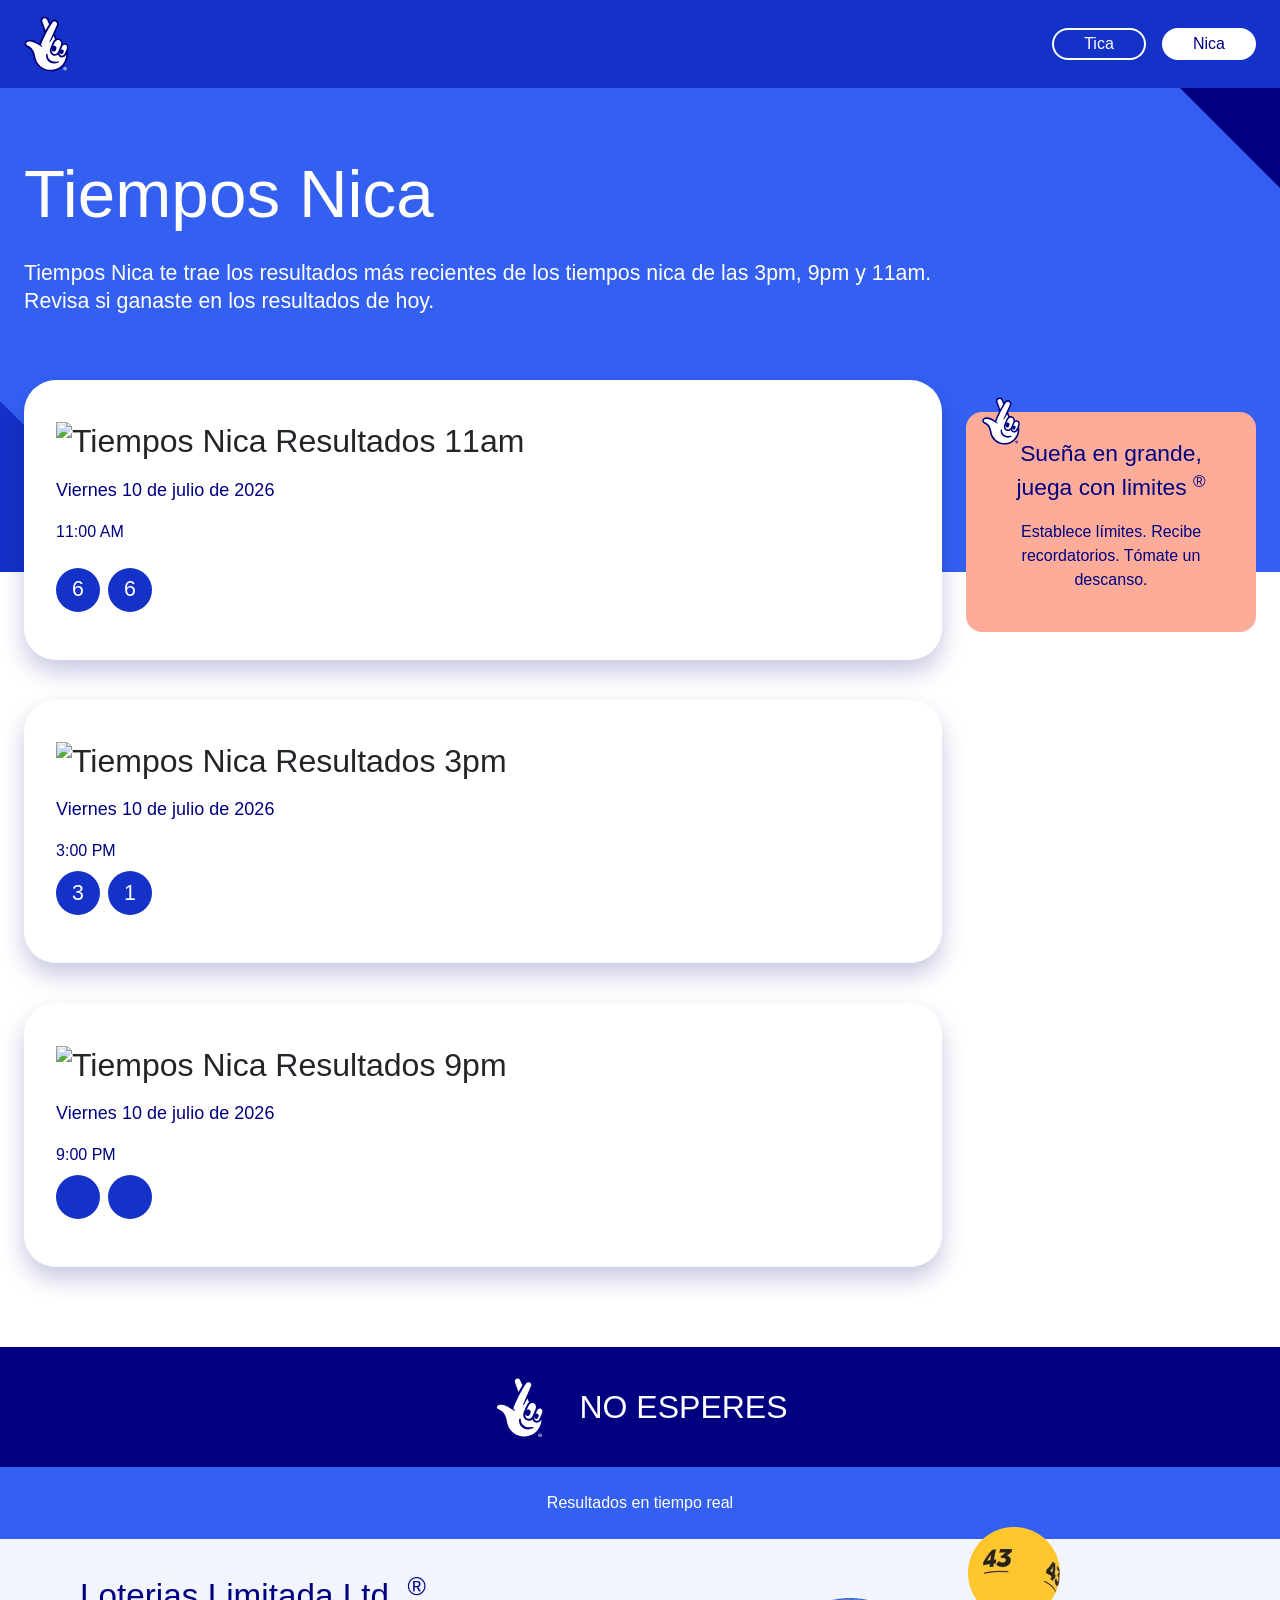
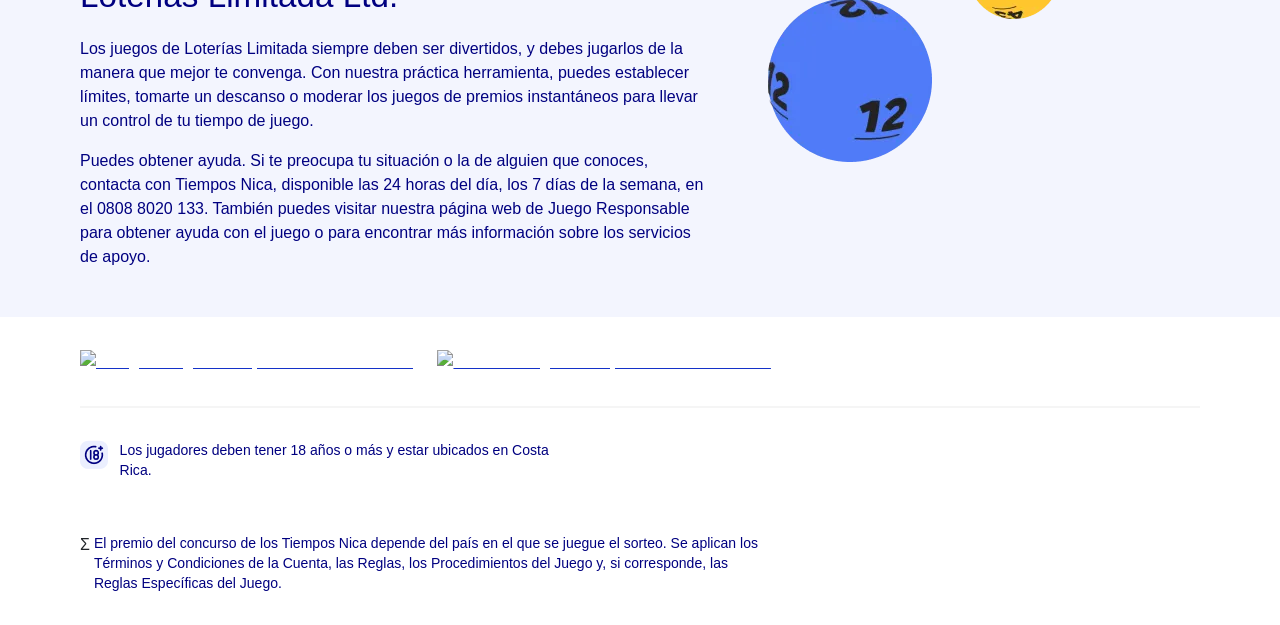
==== commit 57d222b2: "s" ====
--- a/index.htm
+++ b/index.htm
@@ -80,7 +80,7 @@
     <link rel="preload" href="./index_files/hpp-embedded-integration-library.js.descarga" as="script" crossorigin="">
 
 
-    <meta name="theme-color" content="#ff0000">
+    <meta name="theme-color" content="#1432c8">
 
     <title>Tiempos Nica | Resultados de hoy</title>
     <meta name="description"
@@ -1422,7 +1422,7 @@
     #onetrust-consent-sdk #onetrust-banner-sdk a[href],
     #onetrust-consent-sdk #onetrust-banner-sdk a[href] font,
     #onetrust-consent-sdk #onetrust-banner-sdk .ot-link-btn {
-        color: #ff0000;
+        color: #1432c8;
     }
 
     #onetrust-consent-sdk #onetrust-accept-btn-handler,
@@ -1514,7 +1514,7 @@
         font-weight: 700 !important;
         text-align: left !important;
         text-decoration: underline !important;
-        color: #ff0000 !important;
+        color: #1432c8 !important;
         border: none !important;
         font-size: 16px !important;
         font-weight: 700 !important;
@@ -4345,7 +4345,7 @@
     #onetrust-consent-sdk #onetrust-pc-sdk .ot-vnd-serv .ot-vnd-item .ot-vnd-info a,
     #onetrust-consent-sdk #onetrust-pc-sdk #ot-lst-cnt .ot-vnd-info a,
     #onetrust-consent-sdk #onetrust-pc-sdk #ot-pc-desc a {
-        color: #ff0000;
+        color: #1432c8;
     }
 
     #onetrust-consent-sdk #onetrust-pc-sdk .category-vendors-list-handler:hover {
@@ -5517,8 +5517,8 @@
         })(window, document, 'amazon_connect', '94d6a9da-06e4-4a35-803e-80ed3599eb87');
         amazon_connect('styles', {
             "iconType": "CHAT",
-            "openChat": {"color": "#FFFFFF", "backgroundColor": "#ff0000"},
-            "closeChat": {"color": "#FFFFFF", "backgroundColor": "#ff0000"}
+            "openChat": {"color": "#FFFFFF", "backgroundColor": "#1432c8"},
+            "closeChat": {"color": "#FFFFFF", "backgroundColor": "#1432c8"}
         });
         amazon_connect('customStyles', {
             "global": {
@@ -5528,7 +5528,7 @@
                 "fontSize": "16px",
                 "typeface": "Verdana, Arial, sans-serif"
             },
-            "header": {"headerTextColor": "#FFFFFF", "headerBackgroundColor": "#ff0000"},
+            "header": {"headerTextColor": "#FFFFFF", "headerBackgroundColor": "#1432c8"},
             "transcript": {
                 "messageFontSize": "16px",
                 "messageTextColor": "navy",
--- a/index_files/0a703bcd1835ee09.css
+++ b/index_files/0a703bcd1835ee09.css
@@ -1 +1 @@
-.MyAccountHeader_discover-draw-games-description__oKaCD,.MyAccountHeader_discover-draw-games-title__yQrON{color:#fff}.MyAccountHeader_discover-draw-games-background__evif6{background-color:#3460f2}.MyAccountHeader_instant-win-games-title__EqMNv{color:navy}.MyAccountHeader_instant-win-games-background__GjGEY{background-color:#44f05c}.MyAccountHeader_instant-win-games-scratchcards-navigation__XFnjm{background-color:#d2dcff}.MyAccountHeader_instant-win-games-instant-win-games-navigation__3Pn5H{background-color:#b0f1c7}.MyAccountHeader_drawHistory-width__g1cqe{width:169px}.MyAccountHeader_drawDetails-width__N58fY{width:164px}.MyAccountHeader_about-width__ATUlj{width:82px}.MyAccountHeader_play-width__WqN_Y{width:57px}.MyAccountHeader_checkNumbers-width__O__gm{width:202px}.MyAccountHeader_results-width__9IzR1{width:98px}.MyAccountHeader_instant-win-games-desktop-width__O0ddd{width:640px}.MyAccountHeader_instant-win-games-non-desktop-width__gtQYk{width:372px}.MyAccountHeader_title__iPz69{font-family:Effra_Heavy,Helvetica,Arial,sans-serif;font-size:1.4375rem;font-style:normal;font-weight:400;line-height:1.39;letter-spacing:.028px;margin-top:4px}.MyAccountHeader_description__FoVH_{font-family:Effra,Helvetica,Arial,sans-serif;font-style:normal;font-weight:400;font-size:1rem;line-height:1.5;letter-spacing:.0012em;margin-top:4px}.MyAccountHeader_progress__aBdRF{display:flex;justify-content:space-between;margin-bottom:-20px;margin-top:4px}.MyAccountHeader_button___Uqw2.MyAccountHeader_button___Uqw2{width:148px;padding:0}@media(min-width:0)and (max-width:639.9px){.MyAccountHeader_button___Uqw2{flex:1}}.MyAccountHeader_cardExpired__HNojt{display:flex;justify-content:space-between}.MyAccountHeader_cardExpired__HNojt .MyAccountHeader_description__FoVH_{margin-right:24px}.MyAccountHeader_cardExpired__HNojt .MyAccountHeader_updateButton__hDEh0{margin-top:-16px;padding:0 24px}@media(max-width:639px){.MyAccountHeader_cardExpired__HNojt{flex-direction:column;gap:16px}.MyAccountHeader_cardExpired__HNojt .MyAccountHeader_description__FoVH_{margin:0}.MyAccountHeader_cardExpired__HNojt .MyAccountHeader_updateButton__hDEh0{margin-top:0}}.MyAccountHeader_loaderContainer__ZpPkX{display:flex}.MyAccountHeader_loaderContainer__ZpPkX .MyAccountHeader_spinner__4lzxY{height:32px;width:32px}@media(min-width:640px){.MyAccountHeader_loaderContainer__ZpPkX{height:96px;padding-right:40px;justify-content:space-between;align-items:center}}@media(max-width:639px){.MyAccountHeader_loaderContainer__ZpPkX{flex-direction:column;gap:16px}}.MyAccountPopup_discover-draw-games-description__LRzXR,.MyAccountPopup_discover-draw-games-title__7dQkS{color:#fff}.MyAccountPopup_discover-draw-games-background__famHx{background-color:#3460f2}.MyAccountPopup_instant-win-games-title__kQ3f7{color:navy}.MyAccountPopup_instant-win-games-background__v3npz{background-color:#44f05c}.MyAccountPopup_instant-win-games-scratchcards-navigation__JJ_dx{background-color:#d2dcff}.MyAccountPopup_instant-win-games-instant-win-games-navigation__EGpuN{background-color:#b0f1c7}.MyAccountPopup_drawHistory-width__ySA_L{width:169px}.MyAccountPopup_drawDetails-width__shFVv{width:164px}.MyAccountPopup_about-width__Nn_kK{width:82px}.MyAccountPopup_play-width__wHFYG{width:57px}.MyAccountPopup_checkNumbers-width__hurTZ{width:202px}.MyAccountPopup_results-width__Z_ux0{width:98px}.MyAccountPopup_instant-win-games-desktop-width__gxde4{width:640px}.MyAccountPopup_instant-win-games-non-desktop-width__16tJ_{width:372px}.MyAccountPopup_popup__dumOV{position:relative;z-index:3;background-color:#fff;height:auto}.MyAccountPopup_popup__dumOV button{width:fit-content;height:48px;font-size:1rem;line-height:1.5;letter-spacing:.0012em;padding:0 40px;display:flex;justify-content:center;align-items:center;margin:24px 0;white-space:nowrap}@media(min-width:1080px){.MyAccountPopup_popup__dumOV{inset:0;margin-top:8px;margin-left:24px;margin-right:24px;display:flex;align-items:flex-end;flex-direction:column;background:none}.MyAccountPopup_popup__dumOV button{width:148px;padding:2px}.MyAccountPopup_arrow__cpDm7{position:relative;width:36px;height:18px;right:36px;border-left:18px solid rgba(0,0,0,0);border-right:18px solid rgba(0,0,0,0);border-bottom:18px solid #ff0000;top:0}.MyAccountPopup_content__KPMs8{position:relative;background:#fff;border-radius:8px;width:684px}}.MyAccountPopup_contentHeader__rwG5H{background-color:#1432c8;padding:8px 24px}@media(min-width:1080px){.MyAccountPopup_contentHeader__rwG5H{border-radius:8px 8px 0 0;gap:24px}}@media(min-width:0)and (max-width:639.9px){.MyAccountPopup_contentHeader__rwG5H{padding:8px 16px}}.MyAccountPopup_contentMain__n_2Sq{padding:24px 16px}@media(min-width:640px)and (max-width:1079.9px){.MyAccountPopup_contentMain__n_2Sq{padding:24px}}@media(min-width:1080px){.MyAccountPopup_contentMain__n_2Sq{display:flex;justify-content:space-between;align-items:flex-start;padding:24px 16px}}.MyAccountPopup_badgeContainer__cfK4z{position:absolute;top:590px;left:180px}@media(min-width:640px)and (max-width:1079.9px){.MyAccountPopup_badgeContainer__cfK4z{top:600px}}@media(min-width:1080px){.MyAccountPopup_badgeContainer__cfK4z{top:564px}}.MyAccountPopup_contentFooter__TAq_0{display:flex;justify-content:center;align-items:center;padding:0 16px;border-top:1px solid #a2b6f9}.MyAccountPopup_contentFooter__TAq_0 button{width:584px}@media(min-width:1080px){.MyAccountPopup_contentFooter__TAq_0 button{width:160px}}.MyAccountPopup_contentArea__ngfvu,.MyAccountPopup_step0__UcTCF,.MyAccountPopup_step1and2__O4ZqR{--session-timer-height:0px;max-height:calc(100dvh - 224px - var(--session-timer-height));overflow-y:auto}@media(min-width:0)and (max-width:639.9px){.MyAccountPopup_contentArea__ngfvu,.MyAccountPopup_step0__UcTCF,.MyAccountPopup_step1and2__O4ZqR{padding-bottom:24px}}.MyAccountPopup_timerVisible__MMFaV.MyAccountPopup_contentArea__ngfvu,.MyAccountPopup_timerVisible__MMFaV.MyAccountPopup_step0__UcTCF,.MyAccountPopup_timerVisible__MMFaV.MyAccountPopup_step1and2__O4ZqR{--session-timer-height:28px}.MyAccountPopup_step1and2__O4ZqR{max-height:calc(100dvh - 328px - var(--session-timer-height))}.MyAccountPopup_step0__UcTCF{max-height:calc(100dvh - 236px - var(--session-timer-height))}.MyAccountPopup_line__w4Yxj{height:1px;background-color:#a2b6f9;margin-top:24px}@media(min-width:0)and (max-width:639.9px){.MyAccountPopup_line__w4Yxj{margin-top:16px}}@media(min-width:1080px){.MyAccountPopup_line__w4Yxj{height:454px;width:1px;margin-top:0}}.MyAccountPopup_link__pY8P2{font-family:Effra_Heavy,Helvetica,Arial,sans-serif;font-style:normal;font-weight:400;font-size:1.33125rem;line-height:1.31;letter-spacing:.026px}.MyAccountPopup_closeButton__4_2ro{position:absolute;top:14px;right:24px}.MyAccountPopup_closeButton__4_2ro:focus-visible{outline:2px solid #fff}@media(min-width:1080px){.MyAccountPopup_closeButton__4_2ro{display:none}}.MyAccountPopup_closeButtonWithSessionTimer__mkMAo{top:calc(14px + 28px)}+.MyAccountHeader_discover-draw-games-description__oKaCD,.MyAccountHeader_discover-draw-games-title__yQrON{color:#fff}.MyAccountHeader_discover-draw-games-background__evif6{background-color:#3460f2}.MyAccountHeader_instant-win-games-title__EqMNv{color:navy}.MyAccountHeader_instant-win-games-background__GjGEY{background-color:#44f05c}.MyAccountHeader_instant-win-games-scratchcards-navigation__XFnjm{background-color:#d2dcff}.MyAccountHeader_instant-win-games-instant-win-games-navigation__3Pn5H{background-color:#b0f1c7}.MyAccountHeader_drawHistory-width__g1cqe{width:169px}.MyAccountHeader_drawDetails-width__N58fY{width:164px}.MyAccountHeader_about-width__ATUlj{width:82px}.MyAccountHeader_play-width__WqN_Y{width:57px}.MyAccountHeader_checkNumbers-width__O__gm{width:202px}.MyAccountHeader_results-width__9IzR1{width:98px}.MyAccountHeader_instant-win-games-desktop-width__O0ddd{width:640px}.MyAccountHeader_instant-win-games-non-desktop-width__gtQYk{width:372px}.MyAccountHeader_title__iPz69{font-family:Effra_Heavy,Helvetica,Arial,sans-serif;font-size:1.4375rem;font-style:normal;font-weight:400;line-height:1.39;letter-spacing:.028px;margin-top:4px}.MyAccountHeader_description__FoVH_{font-family:Effra,Helvetica,Arial,sans-serif;font-style:normal;font-weight:400;font-size:1rem;line-height:1.5;letter-spacing:.0012em;margin-top:4px}.MyAccountHeader_progress__aBdRF{display:flex;justify-content:space-between;margin-bottom:-20px;margin-top:4px}.MyAccountHeader_button___Uqw2.MyAccountHeader_button___Uqw2{width:148px;padding:0}@media(min-width:0)and (max-width:639.9px){.MyAccountHeader_button___Uqw2{flex:1}}.MyAccountHeader_cardExpired__HNojt{display:flex;justify-content:space-between}.MyAccountHeader_cardExpired__HNojt .MyAccountHeader_description__FoVH_{margin-right:24px}.MyAccountHeader_cardExpired__HNojt .MyAccountHeader_updateButton__hDEh0{margin-top:-16px;padding:0 24px}@media(max-width:639px){.MyAccountHeader_cardExpired__HNojt{flex-direction:column;gap:16px}.MyAccountHeader_cardExpired__HNojt .MyAccountHeader_description__FoVH_{margin:0}.MyAccountHeader_cardExpired__HNojt .MyAccountHeader_updateButton__hDEh0{margin-top:0}}.MyAccountHeader_loaderContainer__ZpPkX{display:flex}.MyAccountHeader_loaderContainer__ZpPkX .MyAccountHeader_spinner__4lzxY{height:32px;width:32px}@media(min-width:640px){.MyAccountHeader_loaderContainer__ZpPkX{height:96px;padding-right:40px;justify-content:space-between;align-items:center}}@media(max-width:639px){.MyAccountHeader_loaderContainer__ZpPkX{flex-direction:column;gap:16px}}.MyAccountPopup_discover-draw-games-description__LRzXR,.MyAccountPopup_discover-draw-games-title__7dQkS{color:#fff}.MyAccountPopup_discover-draw-games-background__famHx{background-color:#3460f2}.MyAccountPopup_instant-win-games-title__kQ3f7{color:navy}.MyAccountPopup_instant-win-games-background__v3npz{background-color:#44f05c}.MyAccountPopup_instant-win-games-scratchcards-navigation__JJ_dx{background-color:#d2dcff}.MyAccountPopup_instant-win-games-instant-win-games-navigation__EGpuN{background-color:#b0f1c7}.MyAccountPopup_drawHistory-width__ySA_L{width:169px}.MyAccountPopup_drawDetails-width__shFVv{width:164px}.MyAccountPopup_about-width__Nn_kK{width:82px}.MyAccountPopup_play-width__wHFYG{width:57px}.MyAccountPopup_checkNumbers-width__hurTZ{width:202px}.MyAccountPopup_results-width__Z_ux0{width:98px}.MyAccountPopup_instant-win-games-desktop-width__gxde4{width:640px}.MyAccountPopup_instant-win-games-non-desktop-width__16tJ_{width:372px}.MyAccountPopup_popup__dumOV{position:relative;z-index:3;background-color:#fff;height:auto}.MyAccountPopup_popup__dumOV button{width:fit-content;height:48px;font-size:1rem;line-height:1.5;letter-spacing:.0012em;padding:0 40px;display:flex;justify-content:center;align-items:center;margin:24px 0;white-space:nowrap}@media(min-width:1080px){.MyAccountPopup_popup__dumOV{inset:0;margin-top:8px;margin-left:24px;margin-right:24px;display:flex;align-items:flex-end;flex-direction:column;background:none}.MyAccountPopup_popup__dumOV button{width:148px;padding:2px}.MyAccountPopup_arrow__cpDm7{position:relative;width:36px;height:18px;right:36px;border-left:18px solid rgba(0,0,0,0);border-right:18px solid rgba(0,0,0,0);border-bottom:18px solid #1432c8;top:0}.MyAccountPopup_content__KPMs8{position:relative;background:#fff;border-radius:8px;width:684px}}.MyAccountPopup_contentHeader__rwG5H{background-color:#1432c8;padding:8px 24px}@media(min-width:1080px){.MyAccountPopup_contentHeader__rwG5H{border-radius:8px 8px 0 0;gap:24px}}@media(min-width:0)and (max-width:639.9px){.MyAccountPopup_contentHeader__rwG5H{padding:8px 16px}}.MyAccountPopup_contentMain__n_2Sq{padding:24px 16px}@media(min-width:640px)and (max-width:1079.9px){.MyAccountPopup_contentMain__n_2Sq{padding:24px}}@media(min-width:1080px){.MyAccountPopup_contentMain__n_2Sq{display:flex;justify-content:space-between;align-items:flex-start;padding:24px 16px}}.MyAccountPopup_badgeContainer__cfK4z{position:absolute;top:590px;left:180px}@media(min-width:640px)and (max-width:1079.9px){.MyAccountPopup_badgeContainer__cfK4z{top:600px}}@media(min-width:1080px){.MyAccountPopup_badgeContainer__cfK4z{top:564px}}.MyAccountPopup_contentFooter__TAq_0{display:flex;justify-content:center;align-items:center;padding:0 16px;border-top:1px solid #a2b6f9}.MyAccountPopup_contentFooter__TAq_0 button{width:584px}@media(min-width:1080px){.MyAccountPopup_contentFooter__TAq_0 button{width:160px}}.MyAccountPopup_contentArea__ngfvu,.MyAccountPopup_step0__UcTCF,.MyAccountPopup_step1and2__O4ZqR{--session-timer-height:0px;max-height:calc(100dvh - 224px - var(--session-timer-height));overflow-y:auto}@media(min-width:0)and (max-width:639.9px){.MyAccountPopup_contentArea__ngfvu,.MyAccountPopup_step0__UcTCF,.MyAccountPopup_step1and2__O4ZqR{padding-bottom:24px}}.MyAccountPopup_timerVisible__MMFaV.MyAccountPopup_contentArea__ngfvu,.MyAccountPopup_timerVisible__MMFaV.MyAccountPopup_step0__UcTCF,.MyAccountPopup_timerVisible__MMFaV.MyAccountPopup_step1and2__O4ZqR{--session-timer-height:28px}.MyAccountPopup_step1and2__O4ZqR{max-height:calc(100dvh - 328px - var(--session-timer-height))}.MyAccountPopup_step0__UcTCF{max-height:calc(100dvh - 236px - var(--session-timer-height))}.MyAccountPopup_line__w4Yxj{height:1px;background-color:#a2b6f9;margin-top:24px}@media(min-width:0)and (max-width:639.9px){.MyAccountPopup_line__w4Yxj{margin-top:16px}}@media(min-width:1080px){.MyAccountPopup_line__w4Yxj{height:454px;width:1px;margin-top:0}}.MyAccountPopup_link__pY8P2{font-family:Effra_Heavy,Helvetica,Arial,sans-serif;font-style:normal;font-weight:400;font-size:1.33125rem;line-height:1.31;letter-spacing:.026px}.MyAccountPopup_closeButton__4_2ro{position:absolute;top:14px;right:24px}.MyAccountPopup_closeButton__4_2ro:focus-visible{outline:2px solid #fff}@media(min-width:1080px){.MyAccountPopup_closeButton__4_2ro{display:none}}.MyAccountPopup_closeButtonWithSessionTimer__mkMAo{top:calc(14px + 28px)}
--- a/index_files/637674d7630ab013.css
+++ b/index_files/637674d7630ab013.css
@@ -1 +1 @@
-.UnfinishedGameNotification_discover-draw-games-description__HKK1g,.UnfinishedGameNotification_discover-draw-games-title__meae5{color:#fff}.UnfinishedGameNotification_discover-draw-games-background__A9kzI{background-color:#3460f2}.UnfinishedGameNotification_instant-win-games-title__tW2z0{color:navy}.UnfinishedGameNotification_instant-win-games-background__XP8HZ{background-color:#44f05c}.UnfinishedGameNotification_instant-win-games-scratchcards-navigation__S3Hfi{background-color:#d2dcff}.UnfinishedGameNotification_instant-win-games-instant-win-games-navigation__8CpzD{background-color:#b0f1c7}.UnfinishedGameNotification_drawHistory-width__ud_1t{width:169px}.UnfinishedGameNotification_drawDetails-width__katUP{width:164px}.UnfinishedGameNotification_about-width__YnAY0{width:82px}.UnfinishedGameNotification_play-width__9sHq3{width:57px}.UnfinishedGameNotification_checkNumbers-width__0Y37y{width:202px}.UnfinishedGameNotification_results-width__zwq4j{width:98px}.UnfinishedGameNotification_instant-win-games-desktop-width__yRP2I{width:640px}.UnfinishedGameNotification_instant-win-games-non-desktop-width__Bi6_A{width:372px}.UnfinishedGameNotification_notification__xU7mz{padding:0;border-radius:8px;max-width:100%}.UnfinishedGameNotification_title__XIIib{font-family:Effra_Heavy,Helvetica,Arial,sans-serif;font-style:normal;font-weight:400;font-size:1rem;line-height:1.5;letter-spacing:.0012em;flex:1 0;margin-right:58px}@media(min-width:0)and (max-width:639.9px){.UnfinishedGameNotification_title__XIIib{margin-right:12px}}.UnfinishedGameNotification_content___vjMf{font-family:Effra,Helvetica,Arial,sans-serif;font-style:normal;font-weight:400;font-size:.875rem;line-height:1.43;letter-spacing:.0012em;margin-top:12px}.UnfinishedGameNotification_contentWidth__KqvNo{max-width:472px;margin-top:12px}@media(min-width:0)and (max-width:639.9px){.UnfinishedGameNotification_contentWidth__KqvNo{margin-top:8px}}.UnfinishedGameNotification_button__hOXq4{margin-top:12px;max-width:282px;background-color:#7f0000;border:none;padding:4px 24px}.UnfinishedGameNotification_button__hOXq4:focus-visible{background-color:#7f0000}@media(min-width:0)and (max-width:639.9px){.UnfinishedGameNotification_button__hOXq4{max-width:100%}}.UnfinishedGameNotification_outcomeLink__PPgEu{font-family:Effra_Heavy,Helvetica,Arial,sans-serif;font-size:.875rem;font-style:normal;font-weight:400;line-height:1.43;letter-spacing:.017px;margin-bottom:2px;color:#7f0000}.UnfinishedGameNotification_outcomeLink__PPgEu:hover{color:#7f0000}.UnfinishedGameNotification_logo__47BGi{width:58px;height:58px;position:absolute;right:16px;top:-16px;border-radius:120px}@media(min-width:0)and (max-width:639.9px){.UnfinishedGameNotification_logo__47BGi{position:inherit}}.UnfinishedGameNotification_image__u5ETH{object-fit:contain}@media(min-width:0)and (max-width:639.9px){.UnfinishedGameNotification_titleWrapper__baXAs{display:flex;align-items:center;gap:10px}}.IWGGameDetails_discover-draw-games-description__qNzhV,.IWGGameDetails_discover-draw-games-title__rW0rm{color:#fff}.IWGGameDetails_discover-draw-games-background___sGkt{background-color:#3460f2}.IWGGameDetails_instant-win-games-title__Ksz7s{color:navy}.IWGGameDetails_instant-win-games-background__aqak8{background-color:#44f05c}.IWGGameDetails_instant-win-games-scratchcards-navigation__BMx4D{background-color:#d2dcff}.IWGGameDetails_instant-win-games-instant-win-games-navigation__Ytycz{background-color:#b0f1c7}.IWGGameDetails_drawHistory-width__FZzLJ{width:169px}.IWGGameDetails_drawDetails-width__n8eJb{width:164px}.IWGGameDetails_about-width__AFoJc{width:82px}.IWGGameDetails_play-width__82rdm{width:57px}.IWGGameDetails_checkNumbers-width__e15OA{width:202px}.IWGGameDetails_results-width__b_roV{width:98px}.IWGGameDetails_instant-win-games-desktop-width__RDDqz{width:640px}.IWGGameDetails_instant-win-games-non-desktop-width__hZKwy{width:372px}.IWGGameDetails_container__4496q{display:flex;flex-direction:column;gap:40px;margin-top:40px}@media(max-width:1079.9px){.IWGGameDetails_container__4496q{gap:24px}}.IWGGameDetails_container__4496q div[class*=Row_magnolia-row] div[class*=GenericImageBlock_cardContainer],.IWGGameDetails_container__4496q div[class*=Row_magnolia-row] div[class*=GenericImageBlock_container],.IWGGameDetails_container__4496q div[class*=Row_magnolia-row]>div>[class*=GoodCausesRaisedWidget]{height:100%}.IWGGameDetails_container__4496q.IWGGameDetails_outcome___TvNW{gap:48px;margin-top:48px}@media(min-width:640px)and (max-width:1079.9px){.IWGGameDetails_container__4496q.IWGGameDetails_outcome___TvNW{gap:32px;margin-top:32px}}@media(min-width:0)and (max-width:639.9px){.IWGGameDetails_container__4496q.IWGGameDetails_outcome___TvNW{gap:32px;margin-top:32px}}.IWGGameDetails_container__4496q.IWGGameDetails_outcome___TvNW div[class*=PlayLimitsBanner_container]{margin-bottom:0}.LoadingModal_discover-draw-games-description__2hoks,.LoadingModal_discover-draw-games-title__feelI{color:#fff}.LoadingModal_discover-draw-games-background___sPXw{background-color:#3460f2}.LoadingModal_instant-win-games-title___lK17{color:navy}.LoadingModal_instant-win-games-background__MSExx{background-color:#44f05c}.LoadingModal_instant-win-games-scratchcards-navigation__HKtVX{background-color:#d2dcff}.LoadingModal_instant-win-games-instant-win-games-navigation__2PMHH{background-color:#b0f1c7}.LoadingModal_drawHistory-width__CaJxT{width:169px}.LoadingModal_drawDetails-width__xt90r{width:164px}.LoadingModal_about-width__SgTdz{width:82px}.LoadingModal_play-width__HO3b2{width:57px}.LoadingModal_checkNumbers-width__yaH9d{width:202px}.LoadingModal_results-width__cTZDq{width:98px}.LoadingModal_instant-win-games-desktop-width__kPKJj{width:640px}.LoadingModal_instant-win-games-non-desktop-width__R7IR3{width:372px}.LoadingModal_loadingSpinner___m4CY{border-radius:24px}.LoadingModal_loadingSpinnerSize__CShtl{width:56px;height:60px}.LoadingModal_bold__XW_eT{font-family:Effra_Heavy,Helvetica,Arial,sans-serif;font-style:normal;font-weight:400;font-size:1.33125rem;line-height:1.31;letter-spacing:.026px}.ClaimPrizeModal_discover-draw-games-description__zx18B,.ClaimPrizeModal_discover-draw-games-title__8fJV6{color:#fff}.ClaimPrizeModal_discover-draw-games-background__IGKvA{background-color:#3460f2}.ClaimPrizeModal_instant-win-games-title__35jvC{color:navy}.ClaimPrizeModal_instant-win-games-background__xzJmU{background-color:#44f05c}.ClaimPrizeModal_instant-win-games-scratchcards-navigation__y7XLI{background-color:#d2dcff}.ClaimPrizeModal_instant-win-games-instant-win-games-navigation__fN8Bn{background-color:#b0f1c7}.ClaimPrizeModal_drawHistory-width__wZbEl{width:169px}.ClaimPrizeModal_drawDetails-width__k7SAu{width:164px}.ClaimPrizeModal_about-width__tqalh{width:82px}.ClaimPrizeModal_play-width__HYyRd{width:57px}.ClaimPrizeModal_checkNumbers-width__2Ithn{width:202px}.ClaimPrizeModal_results-width__XkoSo{width:98px}.ClaimPrizeModal_instant-win-games-desktop-width__buyul{width:640px}.ClaimPrizeModal_instant-win-games-non-desktop-width__QkMxU{width:372px}.ClaimPrizeModal_debitCard__RvLMw{width:327px;height:136px}@media(min-width:0)and (max-width:639.9px){.ClaimPrizeModal_debitCard__RvLMw{width:100%}}.ClaimPrizeModal_contentWrapper__vCaIO{display:flex;flex-direction:column;gap:24px}.ClaimPrizeModal_cardDetails__TK79g,.ClaimPrizeModal_iwgDateAndTime__r3Jx6,.ClaimPrizeModal_subtitle__eZIfn{font-family:Effra_Heavy,Helvetica,Arial,sans-serif;font-style:normal;font-weight:400;font-size:1rem;line-height:1.5;letter-spacing:.0012em}.ClaimPrizeModal_iwgGameWrapper__VVUia{display:flex;align-items:center;gap:16px}.ClaimPrizeModal_iwgGameIconWrapper__dn9aj{display:flex;width:64px;min-width:64px;height:64px;padding:0 4px;flex-direction:column;align-items:center;justify-content:center;border-radius:4px}.ClaimPrizeModal_iwgGameIconWrapper__dn9aj img{width:100%}.ClaimPrizeModal_iwgGameNameWrapper__luX33{display:flex;flex-direction:column;justify-content:center;gap:4px}.ClaimPrizeModal_iwgGameName__55lgS{font-family:Effra_Heavy,Helvetica,Arial,sans-serif;font-style:normal;font-weight:400;font-size:1.2rem;line-height:1.46;letter-spacing:.023px}.ClaimPrizeModal_winningGameDetails__tq2z8{font-family:Effra,Helvetica,Arial,sans-serif;font-style:normal;font-weight:400;font-size:.875rem;line-height:1.43;letter-spacing:.0012em;color:#595959;letter-spacing:.017px}.ClaimPrizeModal_prizeToClaim__Fwsmk{font-family:Effra_Heavy,Helvetica,Arial,sans-serif;font-style:normal;font-weight:400;font-size:1.33125rem;line-height:1.31;letter-spacing:.026px;color:#ff0000;margin-top:24px}@media(min-width:0)and (max-width:639.9px){.ClaimPrizeModal_prizeToClaim__Fwsmk{margin-top:16px}}.ClaimPrizeModal_addPrize__qEOYn{width:100%}.IWGOutcomePage_discover-draw-games-description__DnwRV,.IWGOutcomePage_discover-draw-games-title__hQExu{color:#fff}.IWGOutcomePage_discover-draw-games-background__47ruw{background-color:#3460f2}.IWGOutcomePage_instant-win-games-title__NYmyA{color:navy}.IWGOutcomePage_instant-win-games-background__hi5MP{background-color:#44f05c}.IWGOutcomePage_instant-win-games-scratchcards-navigation__zs0D_{background-color:#d2dcff}.IWGOutcomePage_instant-win-games-instant-win-games-navigation__X_C4J{background-color:#b0f1c7}.IWGOutcomePage_drawHistory-width__NIy1X{width:169px}.IWGOutcomePage_drawDetails-width__yroMZ{width:164px}.IWGOutcomePage_about-width__FKM7R{width:82px}.IWGOutcomePage_play-width__ajhKX{width:57px}.IWGOutcomePage_checkNumbers-width__DIOc_{width:202px}.IWGOutcomePage_results-width__uoqVL{width:98px}.IWGOutcomePage_instant-win-games-desktop-width__EtZ8v{width:640px}.IWGOutcomePage_instant-win-games-non-desktop-width__7Sywx{width:372px}@media(min-width:0)and (max-width:639.9px){.IWGOutcomePage_notificationContainer__eObcd{margin-top:8px}}.IWGOutcomePage_notificationContainer__eObcd div{max-width:100%}.IWGOutcomePage_notificationContainerStoreClosed__Wcywh{margin-top:24px;padding-top:16px;border-top:1px solid #c0cefb}.IWGOutcomePage_loaderContainerMidHighTier__cq0QK{height:480px}@media(min-width:1080px){.IWGOutcomePage_loaderContainerMidHighTier__cq0QK{margin-bottom:88px}}@media(min-width:640px)and (max-width:1079.9px){.IWGOutcomePage_loaderContainerMidHighTier__cq0QK{height:400px}}@media(min-width:0)and (max-width:639.9px){.IWGOutcomePage_loaderContainerMidHighTier__cq0QK{height:276px}}@media(min-width:1080px){.IWGOutcomePage_loaderContainerNoWin__D5MUL{height:172px;margin-bottom:88px}}@media(min-width:640px)and (max-width:1079.9px){.IWGOutcomePage_loaderContainerNoWin__D5MUL{height:274px}}@media(min-width:0)and (max-width:639.9px){.IWGOutcomePage_loaderContainerNoWin__D5MUL{height:280px}}@media(min-width:640px)and (max-width:1079.9px){.IWGOutcomePage_twoColumnLayoutWrapper__kTDaT{gap:16px;flex-direction:column-reverse}}@media(min-width:0)and (max-width:639.9px){.IWGOutcomePage_twoColumnLayoutWrapper__kTDaT{gap:16px;flex-direction:column-reverse}}@media(min-width:1080px){.IWGOutcomePage_twoColumnLayoutWrapper__kTDaT.IWGOutcomePage_midHighTier__ILQUr{min-height:534px}}@media(min-width:640px)and (max-width:1079.9px){.IWGOutcomePage_twoColumnLayoutWrapper__kTDaT.IWGOutcomePage_midHighTier__ILQUr{margin-top:200px}}@media(min-width:0)and (max-width:639.9px){.IWGOutcomePage_twoColumnLayoutWrapper__kTDaT.IWGOutcomePage_midHighTier__ILQUr{margin-top:125px}}@media(min-width:1080px){.IWGOutcomePage_twoColumnLayoutWrapper__kTDaT .IWGOutcomePage_sideArea__Sn13m{display:grid;width:566px}}.IWGOutcomePage_twoColumnLayoutWrapper__kTDaT .IWGOutcomePage_sideArea__Sn13m .IWGOutcomePage_logoContainerOutcome__EtnFv{display:flex;justify-content:center;align-items:flex-start}@media(min-width:1080px){.IWGOutcomePage_twoColumnLayoutWrapper__kTDaT .IWGOutcomePage_sideArea__Sn13m .IWGOutcomePage_logoContainerOutcome__EtnFv{grid-row:1;grid-column:1}}@media(min-width:640px)and (max-width:1079.9px){.IWGOutcomePage_twoColumnLayoutWrapper__kTDaT .IWGOutcomePage_sideArea__Sn13m .IWGOutcomePage_logoContainerOutcome__EtnFv{margin-top:16px}}@media(min-width:0)and (max-width:639.9px){.IWGOutcomePage_twoColumnLayoutWrapper__kTDaT .IWGOutcomePage_sideArea__Sn13m .IWGOutcomePage_logoContainerOutcome__EtnFv{margin-top:16px}}@media(min-width:1080px){.IWGOutcomePage_twoColumnLayoutWrapper__kTDaT .IWGOutcomePage_sideArea__Sn13m .IWGOutcomePage_logoContainerOutcome__EtnFv img{width:250px;height:auto}}@media(min-width:640px)and (max-width:1079.9px){.IWGOutcomePage_twoColumnLayoutWrapper__kTDaT .IWGOutcomePage_sideArea__Sn13m .IWGOutcomePage_logoContainerOutcome__EtnFv img{width:216px;height:auto}}@media(min-width:0)and (max-width:639.9px){.IWGOutcomePage_twoColumnLayoutWrapper__kTDaT .IWGOutcomePage_sideArea__Sn13m .IWGOutcomePage_logoContainerOutcome__EtnFv img{width:130px;height:auto}}.IWGOutcomePage_gameDetailsContainer__B5yYE{height:fit-content;position:relative;display:flex;flex-direction:column;background-color:#fff;color:navy;padding:32px 40px;border-radius:16px;box-shadow:0 8px 16px 0 rgba(0,0,128,.2)}.IWGOutcomePage_gameDetailsContainer__B5yYE[class*=mainArea]{flex:1 1 50%;flex-grow:1;width:auto}@media(min-width:1280px){.IWGOutcomePage_gameDetailsContainer__B5yYE[class*=mainArea]{flex:1 1 50%}}@media(min-width:640px)and (max-width:1079.9px){.IWGOutcomePage_gameDetailsContainer__B5yYE{padding:32px}}@media(min-width:0)and (max-width:639.9px){.IWGOutcomePage_gameDetailsContainer__B5yYE{padding:16px}}.IWGOutcomePage_noTopLeftBorderRadius__hK078{border-top-left-radius:0}.IWGOutcomePage_noTopRightBorderRadius__pQFRe{border-top-right-radius:0}.IWGOutcomePage_timerContainer__KCu88{top:calc(-1*40px/2);left:0}.IWGOutcomePage_playAgain__ZxkCX{padding-top:16px;border-top:1px solid #c0cefb}.IWGOutcomePage_playAgain__ZxkCX [class*=Notification_notificationContainer]{max-width:none}@media(min-width:1080px){.IWGOutcomePage_messageWrapper__GLbsF.IWGOutcomePage_highTier__IjHZw{gap:16px}}@media(min-width:640px)and (max-width:1079.9px){.IWGOutcomePage_messageWrapper__GLbsF.IWGOutcomePage_highTier__IjHZw{gap:16px}}.IWGOutcomePage_title__4k26P{font-family:Effra_Heavy,Helvetica,Arial,sans-serif;font-size:1.8rem;font-style:normal;font-weight:400;line-height:1.53;letter-spacing:.035px}.IWGOutcomePage_title__4k26P.IWGOutcomePage_midTier__pnl5o{font-family:Effra_Heavy,Helvetica,Arial,sans-serif;font-size:2.4875rem;font-style:normal;font-weight:400;line-height:1.31;letter-spacing:.048px}@media(min-width:0)and (max-width:639.9px){.IWGOutcomePage_title__4k26P.IWGOutcomePage_midTier__pnl5o{font-family:Effra_Heavy,Helvetica,Arial,sans-serif;font-size:1.8rem;font-style:normal;font-weight:400;line-height:1.53;letter-spacing:.035px}}.IWGOutcomePage_title__4k26P.IWGOutcomePage_highTier__IjHZw{font-family:Effra_Heavy,Helvetica,Arial,sans-serif;font-size:4.20625rem;font-style:normal;font-weight:400;line-height:1.25;letter-spacing:.081px}@media(min-width:0)and (max-width:639.9px){.IWGOutcomePage_title__4k26P.IWGOutcomePage_highTier__IjHZw{font-family:Effra_Heavy,Helvetica,Arial,sans-serif;font-size:2.4875rem;font-style:normal;font-weight:400;line-height:1.31;letter-spacing:.048px}}.IWGOutcomePage_winningMessage__URDz_{font-family:Effra,Helvetica,Arial,sans-serif;font-style:normal;font-weight:400;font-size:1rem;line-height:1.5;letter-spacing:.0012em}.IWGOutcomePage_winningMessage__URDz_ .IWGOutcomePage_winAmountLowTier__jKg2R{font-family:Effra_Heavy,Helvetica,Arial,sans-serif;font-style:normal;font-weight:400;font-size:1rem;line-height:1.5;letter-spacing:.0012em}.IWGOutcomePage_winningMessage__URDz_ .IWGOutcomePage_winAmountMidTier__3dWAD{font-family:Effra_Heavy,Helvetica,Arial,sans-serif;font-style:normal;font-weight:400;font-size:1.33125rem;line-height:1.31;letter-spacing:.026px}.IWGOutcomePage_winningMessage__URDz_.IWGOutcomePage_midTier__pnl5o{font-family:Effra,Helvetica,Arial,sans-serif;font-style:normal;font-weight:400;font-size:1.33125rem;line-height:1.31;white-space:pre-line;letter-spacing:.0012em}@media(min-width:0)and (max-width:639.9px){.IWGOutcomePage_winningMessage__URDz_.IWGOutcomePage_midTier__pnl5o{font-family:Effra,Helvetica,Arial,sans-serif;font-style:normal;font-weight:400;font-size:1.2rem;line-height:1.46;letter-spacing:.023px}}.IWGOutcomePage_winningMessage__URDz_.IWGOutcomePage_highTier__IjHZw{font-family:Effra_Heavy,Helvetica,Arial,sans-serif;font-size:1.775rem;font-style:normal;font-weight:400;line-height:1.27;letter-spacing:.034px}@media(min-width:0)and (max-width:639.9px){.IWGOutcomePage_winningMessage__URDz_.IWGOutcomePage_highTier__IjHZw{font-family:Effra_Heavy,Helvetica,Arial,sans-serif;font-size:1.4375rem;font-style:normal;font-weight:400;line-height:1.39;letter-spacing:.028px}}.IWGOutcomePage_playNumber__ZCxl1{font-family:Effra,Helvetica,Arial,sans-serif;font-style:normal;font-weight:400;font-size:.875rem;line-height:1.43;letter-spacing:.0012em}.IWGOutcomePage_prizeClaimMessage__Q5gWY,.IWGOutcomePage_prizeClaimMessage__Q5gWY>a{font-family:Effra,Helvetica,Arial,sans-serif;font-style:normal;font-weight:400;font-size:1.33125rem;line-height:1.31;white-space:pre-line;letter-spacing:.0012em}@media(min-width:0)and (max-width:639.9px){.IWGOutcomePage_prizeClaimMessage__Q5gWY,.IWGOutcomePage_prizeClaimMessage__Q5gWY>a{font-family:Effra,Helvetica,Arial,sans-serif;font-style:normal;font-weight:400;font-size:1.2rem;line-height:1.46;letter-spacing:.023px}}.IWGOutcomePage_prizeClaimMessage__Q5gWY>a{color:navy;font-family:Effra_Heavy,Helvetica,Arial,sans-serif;font-weight:400}@media(min-width:0)and (max-width:639.9px){.IWGOutcomePage_prizeClaimMessage__Q5gWY>a{text-decoration:none}}.IWGOutcomePage_playAgainTitle__plGqe{font-family:Effra_Heavy,Helvetica,Arial,sans-serif;font-size:1.425rem;font-style:normal;font-weight:400;line-height:1.5;letter-spacing:.027px}.IWGOutcomePage_playAgainDescription__HLs7N{font-family:Effra,Helvetica,Arial,sans-serif;font-style:normal;font-weight:400;font-size:1rem;line-height:1.5;letter-spacing:.0012em}.IWGOutcomePage_addPrizeButton__IaC1I{width:282px;height:48px;padding:12px 24px}@media(min-width:0)and (max-width:639.9px){.IWGOutcomePage_addPrizeButton__IaC1I{width:100%}}.IWGOutcomePage_animationContainer__FLip7{position:absolute;top:0;right:0;left:0;transform:translateY(-20%)}.IWGOutcomePage_toastContainer__17VdZ{display:flex;flex-direction:column;gap:16px}@media(min-width:1080px){.IWGOutcomePage_toastContainer__17VdZ{margin-inline:56px;grid-row:1;grid-column:1;z-index:2}}@media(min-width:640px)and (max-width:1079.9px){.IWGOutcomePage_toastContainer__17VdZ{display:grid;grid-template-columns:repeat(2,1fr);gap:24px}}@media(min-width:0)and (max-width:639.9px){.IWGOutcomePage_toastContainer__17VdZ{display:grid;grid-template-columns:1fr}}.IWGOutcomePage_unclaimedPrizeContainer__0m3RO{display:flex;position:relative;border-radius:8px;background-color:#fff;color:navy;box-shadow:0 6px 12px 0 rgba(0,0,128,.18);overflow:hidden}.IWGOutcomePage_unclaimedPrizeContainer__0m3RO .IWGOutcomePage_sidebar__bzM7Z{width:12px;height:100%;background-color:#4cdd5b}.IWGOutcomePage_unclaimedPrizeContainer__0m3RO .IWGOutcomePage_confetti__x6VS2{position:absolute;background-repeat:no-repeat;width:136px;height:88px;right:0;top:0}.IWGOutcomePage_unclaimedPrizeBodyContainer__dbunY{display:flex;flex-direction:column;width:100%;gap:4px;padding:16px;z-index:2}.IWGOutcomePage_unclaimedPrizeTitle__H_Lrc{font-family:Effra_Heavy,Helvetica,Arial,sans-serif;font-style:normal;font-weight:400;font-size:1.2rem;line-height:1.46;letter-spacing:.023px;padding:0 96px 4px 0}.IWGOutcomePage_unclaimedPrizeDescription__KcNNx{font-family:Effra,Helvetica,Arial,sans-serif;font-style:normal;font-weight:400;font-size:.875rem;line-height:1.43;letter-spacing:.0012em}.IWGOutcomePage_unclaimedPrizeButton__Fcyn9{display:flex;align-items:center;justify-content:center;height:32px;min-width:130px;align-self:flex-end;margin-top:12px;padding:4px 24px}.IWGOutcomePage_notEnoughFunds__kYrr0{margin-top:8px}@media(min-width:0)and (max-width:639.9px){.IWGOutcomePage_notEnoughFunds__kYrr0{margin-bottom:4px}}.IWGOutcomePage_depositFundsButton__52TTh{width:282px;height:48px}@media(min-width:0)and (max-width:639.9px){.IWGOutcomePage_depositFundsButton__52TTh{width:100%}}.IWGHome_discover-draw-games-description__iY8Gp,.IWGHome_discover-draw-games-title__PU4lN{color:#fff}.IWGHome_discover-draw-games-background__tzqZn{background-color:#3460f2}.IWGHome_instant-win-games-title__R3adJ{color:navy}.IWGHome_instant-win-games-background__Kktgu{background-color:#44f05c}.IWGHome_instant-win-games-scratchcards-navigation__K2xjY{background-color:#d2dcff}.IWGHome_instant-win-games-instant-win-games-navigation__CSbaY{background-color:#b0f1c7}.IWGHome_drawHistory-width__xoCeX{width:169px}.IWGHome_drawDetails-width___MVLn{width:164px}.IWGHome_about-width__p6DDP{width:82px}.IWGHome_play-width__ENBuk{width:57px}.IWGHome_checkNumbers-width__uNnnG{width:202px}.IWGHome_results-width__630Gf{width:98px}.IWGHome_instant-win-games-desktop-width__vC3vx{width:640px}.IWGHome_instant-win-games-non-desktop-width__1E2fQ{width:372px}@media(min-width:1280px){.IWGHome_sideArea__R15UR{margin-top:40px}}@media(min-width:1080px){.IWGHome_sideArea__R15UR[class*=TwoColumnLayout_sideArea]{width:448px}}@media(max-width:1279.9px){.IWGHome_sideArea__R15UR[class*=TwoColumnLayout_sideArea]{width:100%}}@media(min-width:0)and (max-width:639.9px){.IWGHome_sideArea__R15UR[class*=TwoColumnLayout_sideArea]{padding-inline:0}}.IWGHome_twoColumn__XSInf{gap:40px}@media(min-width:640px)and (max-width:1079.9px){.IWGHome_twoColumn__XSInf{gap:32px}}@media(min-width:0)and (max-width:639.9px){.IWGHome_twoColumn__XSInf{gap:24px}}@media(max-width:1279.9px){.IWGHome_twoColumn__XSInf>[class*=TwoColumnLayout_twoColContainer]{flex-direction:column;gap:40px}}.IWGHome_main__yuz3G{display:flex;flex-direction:column;gap:64px}@media(min-width:640px)and (max-width:1079.9px){.IWGHome_main__yuz3G{gap:48px}}@media(min-width:0)and (max-width:639.9px){.IWGHome_main__yuz3G{gap:48px}}.IWGHome_main__yuz3G [class*=PlayLimitsBanner_playLimitsBannerSection]{margin-bottom:-24px}@media(min-width:640px)and (max-width:1079.9px){.IWGHome_main__yuz3G [class*=PlayLimitsBanner_playLimitsBannerSection]{margin-bottom:0}}@media(min-width:0)and (max-width:639.9px){.IWGHome_main__yuz3G [class*=PlayLimitsBanner_playLimitsBannerSection]{margin-bottom:0}}.IWGHome_main__yuz3G [class*=MultiItemsCarousel_multiItemsCarouselWrapper]{margin-bottom:0}.IWGHome_main__yuz3G [class*=MultiItemsCarousel_multiItemsCarouselWrapper]:has([class*=DBGCarouselWidget_multiDBGCard]){margin-bottom:-12px}.IWGHome_main__yuz3G [class*=IWGCarouselWidget_carouselWrapper]{margin-bottom:-12px}.IWGHome_main__yuz3G div[class*=Row_magnolia-row] div[class*=GenericImageBlock_cardContainer],.IWGHome_main__yuz3G div[class*=Row_magnolia-row] div[class*=GenericImageBlock_container],.IWGHome_main__yuz3G div[class*=Row_magnolia-row]>div>[class*=GoodCausesRaisedWidget]{height:100%}.IWGHome_main__yuz3G div[class*=Row_magnolia-row] div[class*=GenericImageBlock_cardDetails]{justify-content:center}@media(max-width:1079.9px){.IWGHome_twoColumnRebranded__cHucr{border-radius:0 0 40px 40px}}@media(min-width:640px)and (max-width:1079.9px){.IWGHome_twoColumnRebranded__cHucr{gap:24px}}@media(min-width:0)and (max-width:639.9px){.IWGHome_twoColumnRebranded__cHucr{gap:16px}}@media(max-width:1279.9px){.IWGHome_twoColumnRebranded__cHucr .IWGHome_sideArea__R15UR{width:calc(100% + 48px);margin-inline:-24px}}@media(min-width:640px)and (max-width:1079.9px){.IWGHome_twoColumnRebranded__cHucr .IWGHome_sideArea__R15UR{width:calc(100% + 48px);margin-inline:-24px}}@media(min-width:0)and (max-width:639.9px){.IWGHome_twoColumnRebranded__cHucr .IWGHome_sideArea__R15UR{width:calc(100% + 32px);margin-inline:-16px}}@media(max-width:1279.9px){.IWGHome_twoColumnRebranded__cHucr>[class*=TwoColumnLayout_twoColContainer]{flex-direction:column-reverse}.IWGHome_twoColumnRebranded__cHucr [class*=IWGCategories_wrapper]{background-color:#fff;border-radius:24px 24px 0 0;padding:24px 24px 0}}@media(min-width:0)and (max-width:639.9px){.IWGHome_twoColumnRebranded__cHucr [class*=IWGCategories_wrapper]{padding-top:16px 16px 0}}.IWGHome_twoColumnRebranded__cHucr [class*=IWGCategories_container]{padding:16px 24px 0}@media(max-width:1279.9px){.IWGHome_twoColumnRebranded__cHucr [class*=IWGCategories_container]{padding:24px 24px 0;max-height:464px}}@media(min-width:0)and (max-width:639.9px){.IWGHome_twoColumnRebranded__cHucr [class*=IWGCategories_container]{padding:16px 16px 0}}.GameTile_discover-draw-games-description__FIC5Y,.GameTile_discover-draw-games-title__LE4NQ{color:#fff}.GameTile_discover-draw-games-background__47f6Z{background-color:#3460f2}.GameTile_instant-win-games-title__P__Sk{color:navy}.GameTile_instant-win-games-background__kjwxu{background-color:#44f05c}.GameTile_instant-win-games-scratchcards-navigation__ganLE{background-color:#d2dcff}.GameTile_instant-win-games-instant-win-games-navigation__WPcqC{background-color:#b0f1c7}.GameTile_drawHistory-width__nOzhS{width:169px}.GameTile_drawDetails-width__yBlmd{width:164px}.GameTile_about-width__3jLFc{width:82px}.GameTile_play-width__xEHE4{width:57px}.GameTile_checkNumbers-width__j0gY0{width:202px}.GameTile_results-width__eL1RH{width:98px}.GameTile_instant-win-games-desktop-width__omUEJ{width:640px}.GameTile_instant-win-games-non-desktop-width__ujM6R{width:372px}.GameTile_tileContentContainer__Ot7HM{padding:24px 12px;border-radius:8px;min-width:154px;max-width:263px;min-height:210px;justify-content:space-between;display:flex;flex-direction:column;border:none;text-decoration:none;position:relative;transition:transform .3s ease;box-shadow:0 6px 12px 0 rgba(0,0,128,.18);height:100%}.GameTile_tileContentContainer__Ot7HM [class*=Jackpot]{font-size:3em;font-family:Effra_Heavy,Helvetica,Arial,sans-serif;font-weight:400;color:#fff;padding-right:8px}@media(max-width:1439.9px){.GameTile_tileContentContainer__Ot7HM [class*=Jackpot]{margin-left:8px}}.GameTile_tileContentContainer__Ot7HM:active:after{content:"";position:absolute;top:0;left:0;width:100%;height:100%;z-index:1;background:rgba(0,0,128,.12)!important;border-radius:8px}.GameTile_tileContentContainer__Ot7HM .GameTile_setForLifeJackpot__jWGre{width:80%;font-size:1.375rem;line-height:1}.GameTile_gameTile__qZMZS{height:100%;position:relative;display:flex;flex-direction:column;background-color:rgba(0,0,0,0);overflow:hidden;color:unset;text-decoration:none;border-radius:8px}.GameTile_gameTile__qZMZS:hover{transform:translateY(-3px)}.GameTile_simplifiedGameTile__ahOTx{height:100%;min-width:302px;box-shadow:0 8px 16px 0 rgba(0,0,128,.16)}.GameTile_simplifiedGameTile__ahOTx:focus-visible{box-shadow:0 0 0 1px #fff,0 0 0 4px navy}.GameTile_disclaimer__FazuN{font-family:Effra_Heavy,Helvetica,Arial,sans-serif;font-style:normal;font-weight:400;font-size:2.25rem;line-height:1.22;letter-spacing:.0012em;height:74px}@media(max-width:1439.9px){.GameTile_disclaimer__FazuN{font-family:Effra_Heavy,Helvetica,Arial,sans-serif;font-style:normal;font-weight:400;font-size:1.75rem;line-height:1.29;letter-spacing:.0012em;height:54px}}.GameTile_date__jECw0{font-family:Effra_Heavy,Helvetica,Arial,sans-serif;font-style:normal;font-weight:400;font-size:1.2rem;line-height:1.46;letter-spacing:.023px;text-transform:capitalize;min-height:24px;white-space:nowrap;text-align:center}.GameTile_line__rw_bM{height:1px;margin:auto 0 auto 8px;width:100%}.GameTile_logo__JUeRN{height:14px;margin-top:12px}.GameTile_potAmount__AYP6V{font-family:Effra_Heavy,Helvetica,Arial,sans-serif;font-style:normal;font-weight:400;font-size:3.375rem;line-height:1.26;letter-spacing:.0012em;font-size:54px;margin-top:24px}@media(max-width:1439.9px){.GameTile_potAmount__AYP6V{font-family:Effra_Heavy,Helvetica,Arial,sans-serif;font-style:normal;font-weight:400;font-size:2.25rem;line-height:1.22;letter-spacing:.0012em;font-size:36px}}.GameTile_missedDraw__obRF7{font-family:Effra_Heavy,Helvetica,Arial,sans-serif;font-style:normal;font-weight:400;font-size:1.33125rem;line-height:1.31;letter-spacing:.026px;margin-top:24px}.GameTile_timerOnFirstLine___gAK9{margin-top:-8px}.GameTile_timer__Xhsr4[class*=navigationTimer]{width:max(200px,14em);position:relative;z-index:2;top:8px}.GameTile_discoverAllGamesTile__bjulQ{background-color:navy;display:flex;justify-content:space-between;padding:16px 24px;align-items:center;border-radius:8px;color:#fff;text-decoration:none;transition:transform .3s ease}.GameTile_discoverAllGamesTile__bjulQ:hover{transform:translateY(-3px);color:#fff}@media(max-width:1279.9px){.GameTile_discoverAllGamesTile__bjulQ{max-width:408px;height:100%}}.SimplifiedTileContent_discover-draw-games-description__Pyd5D,.SimplifiedTileContent_discover-draw-games-title__oVxAp{color:#fff}.SimplifiedTileContent_discover-draw-games-background__1CBxE{background-color:#3460f2}.SimplifiedTileContent_instant-win-games-title__n3qUB{color:navy}.SimplifiedTileContent_instant-win-games-background___Xyjr{background-color:#44f05c}.SimplifiedTileContent_instant-win-games-scratchcards-navigation__7TQ8a{background-color:#d2dcff}.SimplifiedTileContent_instant-win-games-instant-win-games-navigation__0kZSx{background-color:#b0f1c7}.SimplifiedTileContent_drawHistory-width__WuAS4{width:169px}.SimplifiedTileContent_drawDetails-width__Snt4I{width:164px}.SimplifiedTileContent_about-width___WbuP{width:82px}.SimplifiedTileContent_play-width__HLsQT{width:57px}.SimplifiedTileContent_checkNumbers-width__wxYkK{width:202px}.SimplifiedTileContent_results-width___OPSB{width:98px}.SimplifiedTileContent_instant-win-games-desktop-width__L44ew{width:640px}.SimplifiedTileContent_instant-win-games-non-desktop-width__hj5ar{width:372px}.SimplifiedTileContent_simplifiedTile__BdqtD{width:100%;padding:16px;border-radius:8px;display:flex;justify-content:space-between;align-items:center;height:100%;gap:8px;position:relative;overflow:hidden}.SimplifiedTileContent_content__UgB1v{font-size:1rem;line-height:1.5;letter-spacing:.0012em;letter-spacing:.019px}.SimplifiedTileContent_content__UgB1v,.SimplifiedTileContent_potAmount__WJV12{font-family:Effra_Heavy,Helvetica,Arial,sans-serif;font-style:normal;font-weight:400}.SimplifiedTileContent_potAmount__WJV12{font-size:1.75rem;line-height:1.29;letter-spacing:.0012em}@media(max-width:1439.9px){.SimplifiedTileContent_potAmount__WJV12{font-family:Effra_Heavy,Helvetica,Arial,sans-serif;font-style:normal;font-weight:400;font-size:1.75rem;line-height:1.29;letter-spacing:.0012em;font-size:2.25rem}}.SimplifiedTileContent_timerVisible__pJpXj{margin-top:0}.SimplifiedTileContent_disclaimer__ATcRT{font-family:Effra_Heavy,Helvetica,Arial,sans-serif;font-style:normal;font-weight:400;font-size:1rem;line-height:1.5;letter-spacing:.0012em;letter-spacing:.019px;font-size:.625rem}.SimplifiedTileContent_simplifiedTileDecorationContainer__vdEQq{position:absolute;left:0;z-index:-1}+.UnfinishedGameNotification_discover-draw-games-description__HKK1g,.UnfinishedGameNotification_discover-draw-games-title__meae5{color:#fff}.UnfinishedGameNotification_discover-draw-games-background__A9kzI{background-color:#3460f2}.UnfinishedGameNotification_instant-win-games-title__tW2z0{color:navy}.UnfinishedGameNotification_instant-win-games-background__XP8HZ{background-color:#44f05c}.UnfinishedGameNotification_instant-win-games-scratchcards-navigation__S3Hfi{background-color:#d2dcff}.UnfinishedGameNotification_instant-win-games-instant-win-games-navigation__8CpzD{background-color:#b0f1c7}.UnfinishedGameNotification_drawHistory-width__ud_1t{width:169px}.UnfinishedGameNotification_drawDetails-width__katUP{width:164px}.UnfinishedGameNotification_about-width__YnAY0{width:82px}.UnfinishedGameNotification_play-width__9sHq3{width:57px}.UnfinishedGameNotification_checkNumbers-width__0Y37y{width:202px}.UnfinishedGameNotification_results-width__zwq4j{width:98px}.UnfinishedGameNotification_instant-win-games-desktop-width__yRP2I{width:640px}.UnfinishedGameNotification_instant-win-games-non-desktop-width__Bi6_A{width:372px}.UnfinishedGameNotification_notification__xU7mz{padding:0;border-radius:8px;max-width:100%}.UnfinishedGameNotification_title__XIIib{font-family:Effra_Heavy,Helvetica,Arial,sans-serif;font-style:normal;font-weight:400;font-size:1rem;line-height:1.5;letter-spacing:.0012em;flex:1 0;margin-right:58px}@media(min-width:0)and (max-width:639.9px){.UnfinishedGameNotification_title__XIIib{margin-right:12px}}.UnfinishedGameNotification_content___vjMf{font-family:Effra,Helvetica,Arial,sans-serif;font-style:normal;font-weight:400;font-size:.875rem;line-height:1.43;letter-spacing:.0012em;margin-top:12px}.UnfinishedGameNotification_contentWidth__KqvNo{max-width:472px;margin-top:12px}@media(min-width:0)and (max-width:639.9px){.UnfinishedGameNotification_contentWidth__KqvNo{margin-top:8px}}.UnfinishedGameNotification_button__hOXq4{margin-top:12px;max-width:282px;background-color:#7f0000;border:none;padding:4px 24px}.UnfinishedGameNotification_button__hOXq4:focus-visible{background-color:#7f0000}@media(min-width:0)and (max-width:639.9px){.UnfinishedGameNotification_button__hOXq4{max-width:100%}}.UnfinishedGameNotification_outcomeLink__PPgEu{font-family:Effra_Heavy,Helvetica,Arial,sans-serif;font-size:.875rem;font-style:normal;font-weight:400;line-height:1.43;letter-spacing:.017px;margin-bottom:2px;color:#7f0000}.UnfinishedGameNotification_outcomeLink__PPgEu:hover{color:#7f0000}.UnfinishedGameNotification_logo__47BGi{width:58px;height:58px;position:absolute;right:16px;top:-16px;border-radius:120px}@media(min-width:0)and (max-width:639.9px){.UnfinishedGameNotification_logo__47BGi{position:inherit}}.UnfinishedGameNotification_image__u5ETH{object-fit:contain}@media(min-width:0)and (max-width:639.9px){.UnfinishedGameNotification_titleWrapper__baXAs{display:flex;align-items:center;gap:10px}}.IWGGameDetails_discover-draw-games-description__qNzhV,.IWGGameDetails_discover-draw-games-title__rW0rm{color:#fff}.IWGGameDetails_discover-draw-games-background___sGkt{background-color:#3460f2}.IWGGameDetails_instant-win-games-title__Ksz7s{color:navy}.IWGGameDetails_instant-win-games-background__aqak8{background-color:#44f05c}.IWGGameDetails_instant-win-games-scratchcards-navigation__BMx4D{background-color:#d2dcff}.IWGGameDetails_instant-win-games-instant-win-games-navigation__Ytycz{background-color:#b0f1c7}.IWGGameDetails_drawHistory-width__FZzLJ{width:169px}.IWGGameDetails_drawDetails-width__n8eJb{width:164px}.IWGGameDetails_about-width__AFoJc{width:82px}.IWGGameDetails_play-width__82rdm{width:57px}.IWGGameDetails_checkNumbers-width__e15OA{width:202px}.IWGGameDetails_results-width__b_roV{width:98px}.IWGGameDetails_instant-win-games-desktop-width__RDDqz{width:640px}.IWGGameDetails_instant-win-games-non-desktop-width__hZKwy{width:372px}.IWGGameDetails_container__4496q{display:flex;flex-direction:column;gap:40px;margin-top:40px}@media(max-width:1079.9px){.IWGGameDetails_container__4496q{gap:24px}}.IWGGameDetails_container__4496q div[class*=Row_magnolia-row] div[class*=GenericImageBlock_cardContainer],.IWGGameDetails_container__4496q div[class*=Row_magnolia-row] div[class*=GenericImageBlock_container],.IWGGameDetails_container__4496q div[class*=Row_magnolia-row]>div>[class*=GoodCausesRaisedWidget]{height:100%}.IWGGameDetails_container__4496q.IWGGameDetails_outcome___TvNW{gap:48px;margin-top:48px}@media(min-width:640px)and (max-width:1079.9px){.IWGGameDetails_container__4496q.IWGGameDetails_outcome___TvNW{gap:32px;margin-top:32px}}@media(min-width:0)and (max-width:639.9px){.IWGGameDetails_container__4496q.IWGGameDetails_outcome___TvNW{gap:32px;margin-top:32px}}.IWGGameDetails_container__4496q.IWGGameDetails_outcome___TvNW div[class*=PlayLimitsBanner_container]{margin-bottom:0}.LoadingModal_discover-draw-games-description__2hoks,.LoadingModal_discover-draw-games-title__feelI{color:#fff}.LoadingModal_discover-draw-games-background___sPXw{background-color:#3460f2}.LoadingModal_instant-win-games-title___lK17{color:navy}.LoadingModal_instant-win-games-background__MSExx{background-color:#44f05c}.LoadingModal_instant-win-games-scratchcards-navigation__HKtVX{background-color:#d2dcff}.LoadingModal_instant-win-games-instant-win-games-navigation__2PMHH{background-color:#b0f1c7}.LoadingModal_drawHistory-width__CaJxT{width:169px}.LoadingModal_drawDetails-width__xt90r{width:164px}.LoadingModal_about-width__SgTdz{width:82px}.LoadingModal_play-width__HO3b2{width:57px}.LoadingModal_checkNumbers-width__yaH9d{width:202px}.LoadingModal_results-width__cTZDq{width:98px}.LoadingModal_instant-win-games-desktop-width__kPKJj{width:640px}.LoadingModal_instant-win-games-non-desktop-width__R7IR3{width:372px}.LoadingModal_loadingSpinner___m4CY{border-radius:24px}.LoadingModal_loadingSpinnerSize__CShtl{width:56px;height:60px}.LoadingModal_bold__XW_eT{font-family:Effra_Heavy,Helvetica,Arial,sans-serif;font-style:normal;font-weight:400;font-size:1.33125rem;line-height:1.31;letter-spacing:.026px}.ClaimPrizeModal_discover-draw-games-description__zx18B,.ClaimPrizeModal_discover-draw-games-title__8fJV6{color:#fff}.ClaimPrizeModal_discover-draw-games-background__IGKvA{background-color:#3460f2}.ClaimPrizeModal_instant-win-games-title__35jvC{color:navy}.ClaimPrizeModal_instant-win-games-background__xzJmU{background-color:#44f05c}.ClaimPrizeModal_instant-win-games-scratchcards-navigation__y7XLI{background-color:#d2dcff}.ClaimPrizeModal_instant-win-games-instant-win-games-navigation__fN8Bn{background-color:#b0f1c7}.ClaimPrizeModal_drawHistory-width__wZbEl{width:169px}.ClaimPrizeModal_drawDetails-width__k7SAu{width:164px}.ClaimPrizeModal_about-width__tqalh{width:82px}.ClaimPrizeModal_play-width__HYyRd{width:57px}.ClaimPrizeModal_checkNumbers-width__2Ithn{width:202px}.ClaimPrizeModal_results-width__XkoSo{width:98px}.ClaimPrizeModal_instant-win-games-desktop-width__buyul{width:640px}.ClaimPrizeModal_instant-win-games-non-desktop-width__QkMxU{width:372px}.ClaimPrizeModal_debitCard__RvLMw{width:327px;height:136px}@media(min-width:0)and (max-width:639.9px){.ClaimPrizeModal_debitCard__RvLMw{width:100%}}.ClaimPrizeModal_contentWrapper__vCaIO{display:flex;flex-direction:column;gap:24px}.ClaimPrizeModal_cardDetails__TK79g,.ClaimPrizeModal_iwgDateAndTime__r3Jx6,.ClaimPrizeModal_subtitle__eZIfn{font-family:Effra_Heavy,Helvetica,Arial,sans-serif;font-style:normal;font-weight:400;font-size:1rem;line-height:1.5;letter-spacing:.0012em}.ClaimPrizeModal_iwgGameWrapper__VVUia{display:flex;align-items:center;gap:16px}.ClaimPrizeModal_iwgGameIconWrapper__dn9aj{display:flex;width:64px;min-width:64px;height:64px;padding:0 4px;flex-direction:column;align-items:center;justify-content:center;border-radius:4px}.ClaimPrizeModal_iwgGameIconWrapper__dn9aj img{width:100%}.ClaimPrizeModal_iwgGameNameWrapper__luX33{display:flex;flex-direction:column;justify-content:center;gap:4px}.ClaimPrizeModal_iwgGameName__55lgS{font-family:Effra_Heavy,Helvetica,Arial,sans-serif;font-style:normal;font-weight:400;font-size:1.2rem;line-height:1.46;letter-spacing:.023px}.ClaimPrizeModal_winningGameDetails__tq2z8{font-family:Effra,Helvetica,Arial,sans-serif;font-style:normal;font-weight:400;font-size:.875rem;line-height:1.43;letter-spacing:.0012em;color:#595959;letter-spacing:.017px}.ClaimPrizeModal_prizeToClaim__Fwsmk{font-family:Effra_Heavy,Helvetica,Arial,sans-serif;font-style:normal;font-weight:400;font-size:1.33125rem;line-height:1.31;letter-spacing:.026px;color:#1432c8;margin-top:24px}@media(min-width:0)and (max-width:639.9px){.ClaimPrizeModal_prizeToClaim__Fwsmk{margin-top:16px}}.ClaimPrizeModal_addPrize__qEOYn{width:100%}.IWGOutcomePage_discover-draw-games-description__DnwRV,.IWGOutcomePage_discover-draw-games-title__hQExu{color:#fff}.IWGOutcomePage_discover-draw-games-background__47ruw{background-color:#3460f2}.IWGOutcomePage_instant-win-games-title__NYmyA{color:navy}.IWGOutcomePage_instant-win-games-background__hi5MP{background-color:#44f05c}.IWGOutcomePage_instant-win-games-scratchcards-navigation__zs0D_{background-color:#d2dcff}.IWGOutcomePage_instant-win-games-instant-win-games-navigation__X_C4J{background-color:#b0f1c7}.IWGOutcomePage_drawHistory-width__NIy1X{width:169px}.IWGOutcomePage_drawDetails-width__yroMZ{width:164px}.IWGOutcomePage_about-width__FKM7R{width:82px}.IWGOutcomePage_play-width__ajhKX{width:57px}.IWGOutcomePage_checkNumbers-width__DIOc_{width:202px}.IWGOutcomePage_results-width__uoqVL{width:98px}.IWGOutcomePage_instant-win-games-desktop-width__EtZ8v{width:640px}.IWGOutcomePage_instant-win-games-non-desktop-width__7Sywx{width:372px}@media(min-width:0)and (max-width:639.9px){.IWGOutcomePage_notificationContainer__eObcd{margin-top:8px}}.IWGOutcomePage_notificationContainer__eObcd div{max-width:100%}.IWGOutcomePage_notificationContainerStoreClosed__Wcywh{margin-top:24px;padding-top:16px;border-top:1px solid #c0cefb}.IWGOutcomePage_loaderContainerMidHighTier__cq0QK{height:480px}@media(min-width:1080px){.IWGOutcomePage_loaderContainerMidHighTier__cq0QK{margin-bottom:88px}}@media(min-width:640px)and (max-width:1079.9px){.IWGOutcomePage_loaderContainerMidHighTier__cq0QK{height:400px}}@media(min-width:0)and (max-width:639.9px){.IWGOutcomePage_loaderContainerMidHighTier__cq0QK{height:276px}}@media(min-width:1080px){.IWGOutcomePage_loaderContainerNoWin__D5MUL{height:172px;margin-bottom:88px}}@media(min-width:640px)and (max-width:1079.9px){.IWGOutcomePage_loaderContainerNoWin__D5MUL{height:274px}}@media(min-width:0)and (max-width:639.9px){.IWGOutcomePage_loaderContainerNoWin__D5MUL{height:280px}}@media(min-width:640px)and (max-width:1079.9px){.IWGOutcomePage_twoColumnLayoutWrapper__kTDaT{gap:16px;flex-direction:column-reverse}}@media(min-width:0)and (max-width:639.9px){.IWGOutcomePage_twoColumnLayoutWrapper__kTDaT{gap:16px;flex-direction:column-reverse}}@media(min-width:1080px){.IWGOutcomePage_twoColumnLayoutWrapper__kTDaT.IWGOutcomePage_midHighTier__ILQUr{min-height:534px}}@media(min-width:640px)and (max-width:1079.9px){.IWGOutcomePage_twoColumnLayoutWrapper__kTDaT.IWGOutcomePage_midHighTier__ILQUr{margin-top:200px}}@media(min-width:0)and (max-width:639.9px){.IWGOutcomePage_twoColumnLayoutWrapper__kTDaT.IWGOutcomePage_midHighTier__ILQUr{margin-top:125px}}@media(min-width:1080px){.IWGOutcomePage_twoColumnLayoutWrapper__kTDaT .IWGOutcomePage_sideArea__Sn13m{display:grid;width:566px}}.IWGOutcomePage_twoColumnLayoutWrapper__kTDaT .IWGOutcomePage_sideArea__Sn13m .IWGOutcomePage_logoContainerOutcome__EtnFv{display:flex;justify-content:center;align-items:flex-start}@media(min-width:1080px){.IWGOutcomePage_twoColumnLayoutWrapper__kTDaT .IWGOutcomePage_sideArea__Sn13m .IWGOutcomePage_logoContainerOutcome__EtnFv{grid-row:1;grid-column:1}}@media(min-width:640px)and (max-width:1079.9px){.IWGOutcomePage_twoColumnLayoutWrapper__kTDaT .IWGOutcomePage_sideArea__Sn13m .IWGOutcomePage_logoContainerOutcome__EtnFv{margin-top:16px}}@media(min-width:0)and (max-width:639.9px){.IWGOutcomePage_twoColumnLayoutWrapper__kTDaT .IWGOutcomePage_sideArea__Sn13m .IWGOutcomePage_logoContainerOutcome__EtnFv{margin-top:16px}}@media(min-width:1080px){.IWGOutcomePage_twoColumnLayoutWrapper__kTDaT .IWGOutcomePage_sideArea__Sn13m .IWGOutcomePage_logoContainerOutcome__EtnFv img{width:250px;height:auto}}@media(min-width:640px)and (max-width:1079.9px){.IWGOutcomePage_twoColumnLayoutWrapper__kTDaT .IWGOutcomePage_sideArea__Sn13m .IWGOutcomePage_logoContainerOutcome__EtnFv img{width:216px;height:auto}}@media(min-width:0)and (max-width:639.9px){.IWGOutcomePage_twoColumnLayoutWrapper__kTDaT .IWGOutcomePage_sideArea__Sn13m .IWGOutcomePage_logoContainerOutcome__EtnFv img{width:130px;height:auto}}.IWGOutcomePage_gameDetailsContainer__B5yYE{height:fit-content;position:relative;display:flex;flex-direction:column;background-color:#fff;color:navy;padding:32px 40px;border-radius:16px;box-shadow:0 8px 16px 0 rgba(0,0,128,.2)}.IWGOutcomePage_gameDetailsContainer__B5yYE[class*=mainArea]{flex:1 1 50%;flex-grow:1;width:auto}@media(min-width:1280px){.IWGOutcomePage_gameDetailsContainer__B5yYE[class*=mainArea]{flex:1 1 50%}}@media(min-width:640px)and (max-width:1079.9px){.IWGOutcomePage_gameDetailsContainer__B5yYE{padding:32px}}@media(min-width:0)and (max-width:639.9px){.IWGOutcomePage_gameDetailsContainer__B5yYE{padding:16px}}.IWGOutcomePage_noTopLeftBorderRadius__hK078{border-top-left-radius:0}.IWGOutcomePage_noTopRightBorderRadius__pQFRe{border-top-right-radius:0}.IWGOutcomePage_timerContainer__KCu88{top:calc(-1*40px/2);left:0}.IWGOutcomePage_playAgain__ZxkCX{padding-top:16px;border-top:1px solid #c0cefb}.IWGOutcomePage_playAgain__ZxkCX [class*=Notification_notificationContainer]{max-width:none}@media(min-width:1080px){.IWGOutcomePage_messageWrapper__GLbsF.IWGOutcomePage_highTier__IjHZw{gap:16px}}@media(min-width:640px)and (max-width:1079.9px){.IWGOutcomePage_messageWrapper__GLbsF.IWGOutcomePage_highTier__IjHZw{gap:16px}}.IWGOutcomePage_title__4k26P{font-family:Effra_Heavy,Helvetica,Arial,sans-serif;font-size:1.8rem;font-style:normal;font-weight:400;line-height:1.53;letter-spacing:.035px}.IWGOutcomePage_title__4k26P.IWGOutcomePage_midTier__pnl5o{font-family:Effra_Heavy,Helvetica,Arial,sans-serif;font-size:2.4875rem;font-style:normal;font-weight:400;line-height:1.31;letter-spacing:.048px}@media(min-width:0)and (max-width:639.9px){.IWGOutcomePage_title__4k26P.IWGOutcomePage_midTier__pnl5o{font-family:Effra_Heavy,Helvetica,Arial,sans-serif;font-size:1.8rem;font-style:normal;font-weight:400;line-height:1.53;letter-spacing:.035px}}.IWGOutcomePage_title__4k26P.IWGOutcomePage_highTier__IjHZw{font-family:Effra_Heavy,Helvetica,Arial,sans-serif;font-size:4.20625rem;font-style:normal;font-weight:400;line-height:1.25;letter-spacing:.081px}@media(min-width:0)and (max-width:639.9px){.IWGOutcomePage_title__4k26P.IWGOutcomePage_highTier__IjHZw{font-family:Effra_Heavy,Helvetica,Arial,sans-serif;font-size:2.4875rem;font-style:normal;font-weight:400;line-height:1.31;letter-spacing:.048px}}.IWGOutcomePage_winningMessage__URDz_{font-family:Effra,Helvetica,Arial,sans-serif;font-style:normal;font-weight:400;font-size:1rem;line-height:1.5;letter-spacing:.0012em}.IWGOutcomePage_winningMessage__URDz_ .IWGOutcomePage_winAmountLowTier__jKg2R{font-family:Effra_Heavy,Helvetica,Arial,sans-serif;font-style:normal;font-weight:400;font-size:1rem;line-height:1.5;letter-spacing:.0012em}.IWGOutcomePage_winningMessage__URDz_ .IWGOutcomePage_winAmountMidTier__3dWAD{font-family:Effra_Heavy,Helvetica,Arial,sans-serif;font-style:normal;font-weight:400;font-size:1.33125rem;line-height:1.31;letter-spacing:.026px}.IWGOutcomePage_winningMessage__URDz_.IWGOutcomePage_midTier__pnl5o{font-family:Effra,Helvetica,Arial,sans-serif;font-style:normal;font-weight:400;font-size:1.33125rem;line-height:1.31;white-space:pre-line;letter-spacing:.0012em}@media(min-width:0)and (max-width:639.9px){.IWGOutcomePage_winningMessage__URDz_.IWGOutcomePage_midTier__pnl5o{font-family:Effra,Helvetica,Arial,sans-serif;font-style:normal;font-weight:400;font-size:1.2rem;line-height:1.46;letter-spacing:.023px}}.IWGOutcomePage_winningMessage__URDz_.IWGOutcomePage_highTier__IjHZw{font-family:Effra_Heavy,Helvetica,Arial,sans-serif;font-size:1.775rem;font-style:normal;font-weight:400;line-height:1.27;letter-spacing:.034px}@media(min-width:0)and (max-width:639.9px){.IWGOutcomePage_winningMessage__URDz_.IWGOutcomePage_highTier__IjHZw{font-family:Effra_Heavy,Helvetica,Arial,sans-serif;font-size:1.4375rem;font-style:normal;font-weight:400;line-height:1.39;letter-spacing:.028px}}.IWGOutcomePage_playNumber__ZCxl1{font-family:Effra,Helvetica,Arial,sans-serif;font-style:normal;font-weight:400;font-size:.875rem;line-height:1.43;letter-spacing:.0012em}.IWGOutcomePage_prizeClaimMessage__Q5gWY,.IWGOutcomePage_prizeClaimMessage__Q5gWY>a{font-family:Effra,Helvetica,Arial,sans-serif;font-style:normal;font-weight:400;font-size:1.33125rem;line-height:1.31;white-space:pre-line;letter-spacing:.0012em}@media(min-width:0)and (max-width:639.9px){.IWGOutcomePage_prizeClaimMessage__Q5gWY,.IWGOutcomePage_prizeClaimMessage__Q5gWY>a{font-family:Effra,Helvetica,Arial,sans-serif;font-style:normal;font-weight:400;font-size:1.2rem;line-height:1.46;letter-spacing:.023px}}.IWGOutcomePage_prizeClaimMessage__Q5gWY>a{color:navy;font-family:Effra_Heavy,Helvetica,Arial,sans-serif;font-weight:400}@media(min-width:0)and (max-width:639.9px){.IWGOutcomePage_prizeClaimMessage__Q5gWY>a{text-decoration:none}}.IWGOutcomePage_playAgainTitle__plGqe{font-family:Effra_Heavy,Helvetica,Arial,sans-serif;font-size:1.425rem;font-style:normal;font-weight:400;line-height:1.5;letter-spacing:.027px}.IWGOutcomePage_playAgainDescription__HLs7N{font-family:Effra,Helvetica,Arial,sans-serif;font-style:normal;font-weight:400;font-size:1rem;line-height:1.5;letter-spacing:.0012em}.IWGOutcomePage_addPrizeButton__IaC1I{width:282px;height:48px;padding:12px 24px}@media(min-width:0)and (max-width:639.9px){.IWGOutcomePage_addPrizeButton__IaC1I{width:100%}}.IWGOutcomePage_animationContainer__FLip7{position:absolute;top:0;right:0;left:0;transform:translateY(-20%)}.IWGOutcomePage_toastContainer__17VdZ{display:flex;flex-direction:column;gap:16px}@media(min-width:1080px){.IWGOutcomePage_toastContainer__17VdZ{margin-inline:56px;grid-row:1;grid-column:1;z-index:2}}@media(min-width:640px)and (max-width:1079.9px){.IWGOutcomePage_toastContainer__17VdZ{display:grid;grid-template-columns:repeat(2,1fr);gap:24px}}@media(min-width:0)and (max-width:639.9px){.IWGOutcomePage_toastContainer__17VdZ{display:grid;grid-template-columns:1fr}}.IWGOutcomePage_unclaimedPrizeContainer__0m3RO{display:flex;position:relative;border-radius:8px;background-color:#fff;color:navy;box-shadow:0 6px 12px 0 rgba(0,0,128,.18);overflow:hidden}.IWGOutcomePage_unclaimedPrizeContainer__0m3RO .IWGOutcomePage_sidebar__bzM7Z{width:12px;height:100%;background-color:#4cdd5b}.IWGOutcomePage_unclaimedPrizeContainer__0m3RO .IWGOutcomePage_confetti__x6VS2{position:absolute;background-repeat:no-repeat;width:136px;height:88px;right:0;top:0}.IWGOutcomePage_unclaimedPrizeBodyContainer__dbunY{display:flex;flex-direction:column;width:100%;gap:4px;padding:16px;z-index:2}.IWGOutcomePage_unclaimedPrizeTitle__H_Lrc{font-family:Effra_Heavy,Helvetica,Arial,sans-serif;font-style:normal;font-weight:400;font-size:1.2rem;line-height:1.46;letter-spacing:.023px;padding:0 96px 4px 0}.IWGOutcomePage_unclaimedPrizeDescription__KcNNx{font-family:Effra,Helvetica,Arial,sans-serif;font-style:normal;font-weight:400;font-size:.875rem;line-height:1.43;letter-spacing:.0012em}.IWGOutcomePage_unclaimedPrizeButton__Fcyn9{display:flex;align-items:center;justify-content:center;height:32px;min-width:130px;align-self:flex-end;margin-top:12px;padding:4px 24px}.IWGOutcomePage_notEnoughFunds__kYrr0{margin-top:8px}@media(min-width:0)and (max-width:639.9px){.IWGOutcomePage_notEnoughFunds__kYrr0{margin-bottom:4px}}.IWGOutcomePage_depositFundsButton__52TTh{width:282px;height:48px}@media(min-width:0)and (max-width:639.9px){.IWGOutcomePage_depositFundsButton__52TTh{width:100%}}.IWGHome_discover-draw-games-description__iY8Gp,.IWGHome_discover-draw-games-title__PU4lN{color:#fff}.IWGHome_discover-draw-games-background__tzqZn{background-color:#3460f2}.IWGHome_instant-win-games-title__R3adJ{color:navy}.IWGHome_instant-win-games-background__Kktgu{background-color:#44f05c}.IWGHome_instant-win-games-scratchcards-navigation__K2xjY{background-color:#d2dcff}.IWGHome_instant-win-games-instant-win-games-navigation__CSbaY{background-color:#b0f1c7}.IWGHome_drawHistory-width__xoCeX{width:169px}.IWGHome_drawDetails-width___MVLn{width:164px}.IWGHome_about-width__p6DDP{width:82px}.IWGHome_play-width__ENBuk{width:57px}.IWGHome_checkNumbers-width__uNnnG{width:202px}.IWGHome_results-width__630Gf{width:98px}.IWGHome_instant-win-games-desktop-width__vC3vx{width:640px}.IWGHome_instant-win-games-non-desktop-width__1E2fQ{width:372px}@media(min-width:1280px){.IWGHome_sideArea__R15UR{margin-top:40px}}@media(min-width:1080px){.IWGHome_sideArea__R15UR[class*=TwoColumnLayout_sideArea]{width:448px}}@media(max-width:1279.9px){.IWGHome_sideArea__R15UR[class*=TwoColumnLayout_sideArea]{width:100%}}@media(min-width:0)and (max-width:639.9px){.IWGHome_sideArea__R15UR[class*=TwoColumnLayout_sideArea]{padding-inline:0}}.IWGHome_twoColumn__XSInf{gap:40px}@media(min-width:640px)and (max-width:1079.9px){.IWGHome_twoColumn__XSInf{gap:32px}}@media(min-width:0)and (max-width:639.9px){.IWGHome_twoColumn__XSInf{gap:24px}}@media(max-width:1279.9px){.IWGHome_twoColumn__XSInf>[class*=TwoColumnLayout_twoColContainer]{flex-direction:column;gap:40px}}.IWGHome_main__yuz3G{display:flex;flex-direction:column;gap:64px}@media(min-width:640px)and (max-width:1079.9px){.IWGHome_main__yuz3G{gap:48px}}@media(min-width:0)and (max-width:639.9px){.IWGHome_main__yuz3G{gap:48px}}.IWGHome_main__yuz3G [class*=PlayLimitsBanner_playLimitsBannerSection]{margin-bottom:-24px}@media(min-width:640px)and (max-width:1079.9px){.IWGHome_main__yuz3G [class*=PlayLimitsBanner_playLimitsBannerSection]{margin-bottom:0}}@media(min-width:0)and (max-width:639.9px){.IWGHome_main__yuz3G [class*=PlayLimitsBanner_playLimitsBannerSection]{margin-bottom:0}}.IWGHome_main__yuz3G [class*=MultiItemsCarousel_multiItemsCarouselWrapper]{margin-bottom:0}.IWGHome_main__yuz3G [class*=MultiItemsCarousel_multiItemsCarouselWrapper]:has([class*=DBGCarouselWidget_multiDBGCard]){margin-bottom:-12px}.IWGHome_main__yuz3G [class*=IWGCarouselWidget_carouselWrapper]{margin-bottom:-12px}.IWGHome_main__yuz3G div[class*=Row_magnolia-row] div[class*=GenericImageBlock_cardContainer],.IWGHome_main__yuz3G div[class*=Row_magnolia-row] div[class*=GenericImageBlock_container],.IWGHome_main__yuz3G div[class*=Row_magnolia-row]>div>[class*=GoodCausesRaisedWidget]{height:100%}.IWGHome_main__yuz3G div[class*=Row_magnolia-row] div[class*=GenericImageBlock_cardDetails]{justify-content:center}@media(max-width:1079.9px){.IWGHome_twoColumnRebranded__cHucr{border-radius:0 0 40px 40px}}@media(min-width:640px)and (max-width:1079.9px){.IWGHome_twoColumnRebranded__cHucr{gap:24px}}@media(min-width:0)and (max-width:639.9px){.IWGHome_twoColumnRebranded__cHucr{gap:16px}}@media(max-width:1279.9px){.IWGHome_twoColumnRebranded__cHucr .IWGHome_sideArea__R15UR{width:calc(100% + 48px);margin-inline:-24px}}@media(min-width:640px)and (max-width:1079.9px){.IWGHome_twoColumnRebranded__cHucr .IWGHome_sideArea__R15UR{width:calc(100% + 48px);margin-inline:-24px}}@media(min-width:0)and (max-width:639.9px){.IWGHome_twoColumnRebranded__cHucr .IWGHome_sideArea__R15UR{width:calc(100% + 32px);margin-inline:-16px}}@media(max-width:1279.9px){.IWGHome_twoColumnRebranded__cHucr>[class*=TwoColumnLayout_twoColContainer]{flex-direction:column-reverse}.IWGHome_twoColumnRebranded__cHucr [class*=IWGCategories_wrapper]{background-color:#fff;border-radius:24px 24px 0 0;padding:24px 24px 0}}@media(min-width:0)and (max-width:639.9px){.IWGHome_twoColumnRebranded__cHucr [class*=IWGCategories_wrapper]{padding-top:16px 16px 0}}.IWGHome_twoColumnRebranded__cHucr [class*=IWGCategories_container]{padding:16px 24px 0}@media(max-width:1279.9px){.IWGHome_twoColumnRebranded__cHucr [class*=IWGCategories_container]{padding:24px 24px 0;max-height:464px}}@media(min-width:0)and (max-width:639.9px){.IWGHome_twoColumnRebranded__cHucr [class*=IWGCategories_container]{padding:16px 16px 0}}.GameTile_discover-draw-games-description__FIC5Y,.GameTile_discover-draw-games-title__LE4NQ{color:#fff}.GameTile_discover-draw-games-background__47f6Z{background-color:#3460f2}.GameTile_instant-win-games-title__P__Sk{color:navy}.GameTile_instant-win-games-background__kjwxu{background-color:#44f05c}.GameTile_instant-win-games-scratchcards-navigation__ganLE{background-color:#d2dcff}.GameTile_instant-win-games-instant-win-games-navigation__WPcqC{background-color:#b0f1c7}.GameTile_drawHistory-width__nOzhS{width:169px}.GameTile_drawDetails-width__yBlmd{width:164px}.GameTile_about-width__3jLFc{width:82px}.GameTile_play-width__xEHE4{width:57px}.GameTile_checkNumbers-width__j0gY0{width:202px}.GameTile_results-width__eL1RH{width:98px}.GameTile_instant-win-games-desktop-width__omUEJ{width:640px}.GameTile_instant-win-games-non-desktop-width__ujM6R{width:372px}.GameTile_tileContentContainer__Ot7HM{padding:24px 12px;border-radius:8px;min-width:154px;max-width:263px;min-height:210px;justify-content:space-between;display:flex;flex-direction:column;border:none;text-decoration:none;position:relative;transition:transform .3s ease;box-shadow:0 6px 12px 0 rgba(0,0,128,.18);height:100%}.GameTile_tileContentContainer__Ot7HM [class*=Jackpot]{font-size:3em;font-family:Effra_Heavy,Helvetica,Arial,sans-serif;font-weight:400;color:#fff;padding-right:8px}@media(max-width:1439.9px){.GameTile_tileContentContainer__Ot7HM [class*=Jackpot]{margin-left:8px}}.GameTile_tileContentContainer__Ot7HM:active:after{content:"";position:absolute;top:0;left:0;width:100%;height:100%;z-index:1;background:rgba(0,0,128,.12)!important;border-radius:8px}.GameTile_tileContentContainer__Ot7HM .GameTile_setForLifeJackpot__jWGre{width:80%;font-size:1.375rem;line-height:1}.GameTile_gameTile__qZMZS{height:100%;position:relative;display:flex;flex-direction:column;background-color:rgba(0,0,0,0);overflow:hidden;color:unset;text-decoration:none;border-radius:8px}.GameTile_gameTile__qZMZS:hover{transform:translateY(-3px)}.GameTile_simplifiedGameTile__ahOTx{height:100%;min-width:302px;box-shadow:0 8px 16px 0 rgba(0,0,128,.16)}.GameTile_simplifiedGameTile__ahOTx:focus-visible{box-shadow:0 0 0 1px #fff,0 0 0 4px navy}.GameTile_disclaimer__FazuN{font-family:Effra_Heavy,Helvetica,Arial,sans-serif;font-style:normal;font-weight:400;font-size:2.25rem;line-height:1.22;letter-spacing:.0012em;height:74px}@media(max-width:1439.9px){.GameTile_disclaimer__FazuN{font-family:Effra_Heavy,Helvetica,Arial,sans-serif;font-style:normal;font-weight:400;font-size:1.75rem;line-height:1.29;letter-spacing:.0012em;height:54px}}.GameTile_date__jECw0{font-family:Effra_Heavy,Helvetica,Arial,sans-serif;font-style:normal;font-weight:400;font-size:1.2rem;line-height:1.46;letter-spacing:.023px;text-transform:capitalize;min-height:24px;white-space:nowrap;text-align:center}.GameTile_line__rw_bM{height:1px;margin:auto 0 auto 8px;width:100%}.GameTile_logo__JUeRN{height:14px;margin-top:12px}.GameTile_potAmount__AYP6V{font-family:Effra_Heavy,Helvetica,Arial,sans-serif;font-style:normal;font-weight:400;font-size:3.375rem;line-height:1.26;letter-spacing:.0012em;font-size:54px;margin-top:24px}@media(max-width:1439.9px){.GameTile_potAmount__AYP6V{font-family:Effra_Heavy,Helvetica,Arial,sans-serif;font-style:normal;font-weight:400;font-size:2.25rem;line-height:1.22;letter-spacing:.0012em;font-size:36px}}.GameTile_missedDraw__obRF7{font-family:Effra_Heavy,Helvetica,Arial,sans-serif;font-style:normal;font-weight:400;font-size:1.33125rem;line-height:1.31;letter-spacing:.026px;margin-top:24px}.GameTile_timerOnFirstLine___gAK9{margin-top:-8px}.GameTile_timer__Xhsr4[class*=navigationTimer]{width:max(200px,14em);position:relative;z-index:2;top:8px}.GameTile_discoverAllGamesTile__bjulQ{background-color:navy;display:flex;justify-content:space-between;padding:16px 24px;align-items:center;border-radius:8px;color:#fff;text-decoration:none;transition:transform .3s ease}.GameTile_discoverAllGamesTile__bjulQ:hover{transform:translateY(-3px);color:#fff}@media(max-width:1279.9px){.GameTile_discoverAllGamesTile__bjulQ{max-width:408px;height:100%}}.SimplifiedTileContent_discover-draw-games-description__Pyd5D,.SimplifiedTileContent_discover-draw-games-title__oVxAp{color:#fff}.SimplifiedTileContent_discover-draw-games-background__1CBxE{background-color:#3460f2}.SimplifiedTileContent_instant-win-games-title__n3qUB{color:navy}.SimplifiedTileContent_instant-win-games-background___Xyjr{background-color:#44f05c}.SimplifiedTileContent_instant-win-games-scratchcards-navigation__7TQ8a{background-color:#d2dcff}.SimplifiedTileContent_instant-win-games-instant-win-games-navigation__0kZSx{background-color:#b0f1c7}.SimplifiedTileContent_drawHistory-width__WuAS4{width:169px}.SimplifiedTileContent_drawDetails-width__Snt4I{width:164px}.SimplifiedTileContent_about-width___WbuP{width:82px}.SimplifiedTileContent_play-width__HLsQT{width:57px}.SimplifiedTileContent_checkNumbers-width__wxYkK{width:202px}.SimplifiedTileContent_results-width___OPSB{width:98px}.SimplifiedTileContent_instant-win-games-desktop-width__L44ew{width:640px}.SimplifiedTileContent_instant-win-games-non-desktop-width__hj5ar{width:372px}.SimplifiedTileContent_simplifiedTile__BdqtD{width:100%;padding:16px;border-radius:8px;display:flex;justify-content:space-between;align-items:center;height:100%;gap:8px;position:relative;overflow:hidden}.SimplifiedTileContent_content__UgB1v{font-size:1rem;line-height:1.5;letter-spacing:.0012em;letter-spacing:.019px}.SimplifiedTileContent_content__UgB1v,.SimplifiedTileContent_potAmount__WJV12{font-family:Effra_Heavy,Helvetica,Arial,sans-serif;font-style:normal;font-weight:400}.SimplifiedTileContent_potAmount__WJV12{font-size:1.75rem;line-height:1.29;letter-spacing:.0012em}@media(max-width:1439.9px){.SimplifiedTileContent_potAmount__WJV12{font-family:Effra_Heavy,Helvetica,Arial,sans-serif;font-style:normal;font-weight:400;font-size:1.75rem;line-height:1.29;letter-spacing:.0012em;font-size:2.25rem}}.SimplifiedTileContent_timerVisible__pJpXj{margin-top:0}.SimplifiedTileContent_disclaimer__ATcRT{font-family:Effra_Heavy,Helvetica,Arial,sans-serif;font-style:normal;font-weight:400;font-size:1rem;line-height:1.5;letter-spacing:.0012em;letter-spacing:.019px;font-size:.625rem}.SimplifiedTileContent_simplifiedTileDecorationContainer__vdEQq{position:absolute;left:0;z-index:-1}
--- a/index_files/63602160ccd2aa16.css
+++ b/index_files/63602160ccd2aa16.css
@@ -1 +1 @@
-.NonInteractiveFooter_discover-draw-games-description__nI9lc,.NonInteractiveFooter_discover-draw-games-title__qhl2A{color:#fff}.NonInteractiveFooter_discover-draw-games-background__q0sNo{background-color:#3460f2}.NonInteractiveFooter_instant-win-games-title__kzFNr{color:navy}.NonInteractiveFooter_instant-win-games-background__KJMbY{background-color:#44f05c}.NonInteractiveFooter_instant-win-games-scratchcards-navigation__SaOOb{background-color:#d2dcff}.NonInteractiveFooter_instant-win-games-instant-win-games-navigation__r8wiA{background-color:#b0f1c7}.NonInteractiveFooter_drawHistory-width__7gXLI{width:169px}.NonInteractiveFooter_drawDetails-width__LIaIJ{width:164px}.NonInteractiveFooter_about-width__WnUhi{width:82px}.NonInteractiveFooter_play-width__XZ_xQ{width:57px}.NonInteractiveFooter_checkNumbers-width__7l_Jx{width:202px}.NonInteractiveFooter_results-width__t6WXq{width:98px}.NonInteractiveFooter_instant-win-games-desktop-width__q_lVP{width:640px}.NonInteractiveFooter_instant-win-games-non-desktop-width__hzYJt{width:372px}.NonInteractiveFooter_footerSectionLight__H9Hnn{display:flex;align-items:center;gap:8px;max-width:1280px}.NonInteractiveFooter_footerSectionLight__H9Hnn p{margin-bottom:0;font-family:Effra_Heavy,Helvetica,Arial,sans-serif;font-size:.875rem;font-style:normal;font-weight:400;line-height:1.43;letter-spacing:.017px}.NonInteractiveFooter_footerSection__sUqYP{max-width:1280px}.NonInteractiveFooter_footerSection__sUqYP p{margin-bottom:8px;font-family:Effra,Helvetica,Arial,sans-serif;font-style:normal;font-weight:400;font-size:1rem;line-height:1.5;letter-spacing:.0012em}.NonInteractiveFooter_footerSection__sUqYP p:first-child{font-family:Effra_Heavy,Helvetica,Arial,sans-serif;font-size:1.775rem;font-style:normal;font-weight:400;line-height:1.27;letter-spacing:.034px}@media(max-width:1079.9px){.NonInteractiveFooter_footerSection__sUqYP p:first-child{font-family:Effra_Heavy,Helvetica,Arial,sans-serif;font-size:1.4375rem;font-style:normal;font-weight:400;line-height:1.39;letter-spacing:.028px}}.NonInteractiveFooter_mainFooter__qgSdL [class*=Footer_ball-12]{top:127.82px;left:63.1%}.NonInteractiveFooter_mainFooter__qgSdL [class*=Footer_ball-43]{top:76.82px;left:calc(63.1% + 243px)}.NonInteractiveFooter_iconContainer___N4mF{background-color:#ebeffe;padding:4px;border-radius:8px}@media(max-width:1079px){.NonInteractiveFooter_hiddenOnMobileOrTablet___aAGr{display:none}}.Header_discover-draw-games-description__XETxm,.Header_discover-draw-games-title__1OWCM{color:#fff}.Header_discover-draw-games-background__Ug2ZL{background-color:#3460f2}.Header_instant-win-games-title__bzYyO{color:navy}.Header_instant-win-games-background__t9J4X{background-color:#44f05c}.Header_instant-win-games-scratchcards-navigation__lMbhf{background-color:#d2dcff}.Header_instant-win-games-instant-win-games-navigation__nTFZd{background-color:#b0f1c7}.Header_drawHistory-width__HkYM4{width:169px}.Header_drawDetails-width___daTU{width:164px}.Header_about-width__LFrkv{width:82px}.Header_play-width__CEKbm{width:57px}.Header_checkNumbers-width__edizr{width:202px}.Header_results-width__vPLQc{width:98px}.Header_instant-win-games-desktop-width__QrOBL{width:640px}.Header_instant-win-games-non-desktop-width__3_EBl{width:372px}.Header_header__yd2Kk{display:flex;flex-direction:row;justify-content:space-between;align-items:center;padding:0 24px;background:#ff0000;height:72px}@media(min-width:1080px){.Header_header__yd2Kk{height:88px;display:grid;grid-template-columns:auto 1fr auto auto}}@media(min-width:0)and (max-width:639.9px){.Header_header__yd2Kk{padding:0 16px}}.Header_ctas__fNny_{display:flex;justify-content:flex-end;align-items:center;gap:16px;z-index:1;color:#fff}@media(max-width:375.9px){.Header_ctas__fNny_{gap:8px}}.Header_registerSignInCTAs__VVSic{height:32px;padding:0;width:94px;font-weight:400;position:relative}@media(max-width:375.9px){.Header_registerSignInCTAs__VVSic{width:79px}}.Header_ctaTapArea__evpie{height:44px;position:absolute;width:100%;top:-8px}.Header_signIn__50A2A{display:grid;grid-template-columns:auto 1fr auto}@media(min-width:1080px){.Header_signIn__50A2A{display:none}}.Header_signIn__50A2A .Header_ctas__fNny_{grid-column:2;justify-content:center}.Header_logo__itUOF{cursor:pointer}.Header_mainNavBar__Dcmtu{display:flex;align-items:center;height:100%}@media(max-width:1079px){.Header_mainNavBar__Dcmtu{display:none}}.Header_navigation__URY3x{display:flex;margin-left:32px;z-index:2;height:100%}@media(max-width:1079.9px){.Header_navigation__URY3x{display:none}}.Header_navigation__URY3x button>span[class*=NavItem_content]{line-height:1.5;word-break:keep-all;text-wrap:nowrap}.Header_navigation__URY3x a>span[class*=NavItem_content]{line-height:1.5}.Header_headerMenu__y_30G,.Layout_discover-draw-games-description__y6EES,.Layout_discover-draw-games-title__kKisb{color:#fff}.Layout_discover-draw-games-background__ymM2_{background-color:#3460f2}.Layout_instant-win-games-title__M5NxW{color:navy}.Layout_instant-win-games-background__tbQS3{background-color:#44f05c}.Layout_instant-win-games-scratchcards-navigation__y7GmW{background-color:#d2dcff}.Layout_instant-win-games-instant-win-games-navigation__IG032{background-color:#b0f1c7}.Layout_drawHistory-width__gjdYE{width:169px}.Layout_drawDetails-width__oglMQ{width:164px}.Layout_about-width__MU_xO{width:82px}.Layout_play-width__WgZbB{width:57px}.Layout_checkNumbers-width__ofMKu{width:202px}.Layout_results-width__AeGb8{width:98px}.Layout_instant-win-games-desktop-width__MbZou{width:640px}.Layout_instant-win-games-non-desktop-width__g0h6G{width:372px}.Layout_pageWrapper__bsqYB{display:grid;min-height:100vh;min-width:320px;grid-template-rows:auto auto 1fr auto;grid-template-areas:"TimerArea" "HeaderArea" "ContentArea" "FooterArea";position:relative;z-index:2}.Layout_headerArea__RXfQC{grid-area:HeaderArea;z-index:3;background:#1432c8}.Layout_header__J3qd0{max-width:1440px;margin-inline:auto}.Layout_contentArea__3TSBK{grid-area:ContentArea;z-index:2;background-color:#fff}.Layout_contentArea__3TSBK [class*=toastsContainer]{margin-top:24px}.Layout_contentArea__3TSBK:has([class*=breadcrumbsContainer]) [class*=toastsContainer]{margin-top:68px}.Layout_contentArea__3TSBK:has([class*=breadcrumbsContainer]) [class*=toastContainer][class*=NotEnoughFundsNotification],.Layout_contentArea__3TSBK:has([class*=breadcrumbsContainer]) [class*=toastContainer][class*=ParticipantProtectionNotification],.Layout_contentArea__3TSBK:has([class*=breadcrumbsContainer]) [class*=toastContainer][class*=WagerLimitExceededNotification]{margin-top:0}.Layout_contentArea__3TSBK:has(div[class*=react-datepicker__portal]){z-index:2}.Layout_contentArea__3TSBK:has(div[class*=GameLayout]){background-color:#ebeffe}@media(min-width:1080px){.Layout_contentArea__3TSBK:has(div[class*=GameLayout]) [class*=toastContainer]{width:330px}}@media(min-width:640px)and (max-width:1079.9px){.Layout_contentArea__3TSBK:has(div[class*=GameLayout]) [class*=toastContainer]{width:330px}}.Layout_skipLink__rodem:focus-visible{margin:88px auto}.Layout_footer__OwPbE{min-width:320px}.Layout_stickyContainer__2Zqwf{position:sticky;top:0;z-index:500;display:flex;justify-content:center;margin-inline:auto;background-color:#1432c8;min-width:320px;width:100%}.Layout_sessionTimer__Fb3A5{width:100%;max-width:1440px;grid-area:TimerArea}.Layout_toastsContainer__lWhdw{position:fixed;max-width:1440px;margin-inline:auto;display:grid;gap:10px;right:16px;z-index:4}+.NonInteractiveFooter_discover-draw-games-description__nI9lc,.NonInteractiveFooter_discover-draw-games-title__qhl2A{color:#fff}.NonInteractiveFooter_discover-draw-games-background__q0sNo{background-color:#3460f2}.NonInteractiveFooter_instant-win-games-title__kzFNr{color:navy}.NonInteractiveFooter_instant-win-games-background__KJMbY{background-color:#44f05c}.NonInteractiveFooter_instant-win-games-scratchcards-navigation__SaOOb{background-color:#d2dcff}.NonInteractiveFooter_instant-win-games-instant-win-games-navigation__r8wiA{background-color:#b0f1c7}.NonInteractiveFooter_drawHistory-width__7gXLI{width:169px}.NonInteractiveFooter_drawDetails-width__LIaIJ{width:164px}.NonInteractiveFooter_about-width__WnUhi{width:82px}.NonInteractiveFooter_play-width__XZ_xQ{width:57px}.NonInteractiveFooter_checkNumbers-width__7l_Jx{width:202px}.NonInteractiveFooter_results-width__t6WXq{width:98px}.NonInteractiveFooter_instant-win-games-desktop-width__q_lVP{width:640px}.NonInteractiveFooter_instant-win-games-non-desktop-width__hzYJt{width:372px}.NonInteractiveFooter_footerSectionLight__H9Hnn{display:flex;align-items:center;gap:8px;max-width:1280px}.NonInteractiveFooter_footerSectionLight__H9Hnn p{margin-bottom:0;font-family:Effra_Heavy,Helvetica,Arial,sans-serif;font-size:.875rem;font-style:normal;font-weight:400;line-height:1.43;letter-spacing:.017px}.NonInteractiveFooter_footerSection__sUqYP{max-width:1280px}.NonInteractiveFooter_footerSection__sUqYP p{margin-bottom:8px;font-family:Effra,Helvetica,Arial,sans-serif;font-style:normal;font-weight:400;font-size:1rem;line-height:1.5;letter-spacing:.0012em}.NonInteractiveFooter_footerSection__sUqYP p:first-child{font-family:Effra_Heavy,Helvetica,Arial,sans-serif;font-size:1.775rem;font-style:normal;font-weight:400;line-height:1.27;letter-spacing:.034px}@media(max-width:1079.9px){.NonInteractiveFooter_footerSection__sUqYP p:first-child{font-family:Effra_Heavy,Helvetica,Arial,sans-serif;font-size:1.4375rem;font-style:normal;font-weight:400;line-height:1.39;letter-spacing:.028px}}.NonInteractiveFooter_mainFooter__qgSdL [class*=Footer_ball-12]{top:127.82px;left:63.1%}.NonInteractiveFooter_mainFooter__qgSdL [class*=Footer_ball-43]{top:76.82px;left:calc(63.1% + 243px)}.NonInteractiveFooter_iconContainer___N4mF{background-color:#ebeffe;padding:4px;border-radius:8px}@media(max-width:1079px){.NonInteractiveFooter_hiddenOnMobileOrTablet___aAGr{display:none}}.Header_discover-draw-games-description__XETxm,.Header_discover-draw-games-title__1OWCM{color:#fff}.Header_discover-draw-games-background__Ug2ZL{background-color:#3460f2}.Header_instant-win-games-title__bzYyO{color:navy}.Header_instant-win-games-background__t9J4X{background-color:#44f05c}.Header_instant-win-games-scratchcards-navigation__lMbhf{background-color:#d2dcff}.Header_instant-win-games-instant-win-games-navigation__nTFZd{background-color:#b0f1c7}.Header_drawHistory-width__HkYM4{width:169px}.Header_drawDetails-width___daTU{width:164px}.Header_about-width__LFrkv{width:82px}.Header_play-width__CEKbm{width:57px}.Header_checkNumbers-width__edizr{width:202px}.Header_results-width__vPLQc{width:98px}.Header_instant-win-games-desktop-width__QrOBL{width:640px}.Header_instant-win-games-non-desktop-width__3_EBl{width:372px}.Header_header__yd2Kk{display:flex;flex-direction:row;justify-content:space-between;align-items:center;padding:0 24px;background:#1432c8;height:72px}@media(min-width:1080px){.Header_header__yd2Kk{height:88px;display:grid;grid-template-columns:auto 1fr auto auto}}@media(min-width:0)and (max-width:639.9px){.Header_header__yd2Kk{padding:0 16px}}.Header_ctas__fNny_{display:flex;justify-content:flex-end;align-items:center;gap:16px;z-index:1;color:#fff}@media(max-width:375.9px){.Header_ctas__fNny_{gap:8px}}.Header_registerSignInCTAs__VVSic{height:32px;padding:0;width:94px;font-weight:400;position:relative}@media(max-width:375.9px){.Header_registerSignInCTAs__VVSic{width:79px}}.Header_ctaTapArea__evpie{height:44px;position:absolute;width:100%;top:-8px}.Header_signIn__50A2A{display:grid;grid-template-columns:auto 1fr auto}@media(min-width:1080px){.Header_signIn__50A2A{display:none}}.Header_signIn__50A2A .Header_ctas__fNny_{grid-column:2;justify-content:center}.Header_logo__itUOF{cursor:pointer}.Header_mainNavBar__Dcmtu{display:flex;align-items:center;height:100%}@media(max-width:1079px){.Header_mainNavBar__Dcmtu{display:none}}.Header_navigation__URY3x{display:flex;margin-left:32px;z-index:2;height:100%}@media(max-width:1079.9px){.Header_navigation__URY3x{display:none}}.Header_navigation__URY3x button>span[class*=NavItem_content]{line-height:1.5;word-break:keep-all;text-wrap:nowrap}.Header_navigation__URY3x a>span[class*=NavItem_content]{line-height:1.5}.Header_headerMenu__y_30G,.Layout_discover-draw-games-description__y6EES,.Layout_discover-draw-games-title__kKisb{color:#fff}.Layout_discover-draw-games-background__ymM2_{background-color:#3460f2}.Layout_instant-win-games-title__M5NxW{color:navy}.Layout_instant-win-games-background__tbQS3{background-color:#44f05c}.Layout_instant-win-games-scratchcards-navigation__y7GmW{background-color:#d2dcff}.Layout_instant-win-games-instant-win-games-navigation__IG032{background-color:#b0f1c7}.Layout_drawHistory-width__gjdYE{width:169px}.Layout_drawDetails-width__oglMQ{width:164px}.Layout_about-width__MU_xO{width:82px}.Layout_play-width__WgZbB{width:57px}.Layout_checkNumbers-width__ofMKu{width:202px}.Layout_results-width__AeGb8{width:98px}.Layout_instant-win-games-desktop-width__MbZou{width:640px}.Layout_instant-win-games-non-desktop-width__g0h6G{width:372px}.Layout_pageWrapper__bsqYB{display:grid;min-height:100vh;min-width:320px;grid-template-rows:auto auto 1fr auto;grid-template-areas:"TimerArea" "HeaderArea" "ContentArea" "FooterArea";position:relative;z-index:2}.Layout_headerArea__RXfQC{grid-area:HeaderArea;z-index:3;background:#1432c8}.Layout_header__J3qd0{max-width:1440px;margin-inline:auto}.Layout_contentArea__3TSBK{grid-area:ContentArea;z-index:2;background-color:#fff}.Layout_contentArea__3TSBK [class*=toastsContainer]{margin-top:24px}.Layout_contentArea__3TSBK:has([class*=breadcrumbsContainer]) [class*=toastsContainer]{margin-top:68px}.Layout_contentArea__3TSBK:has([class*=breadcrumbsContainer]) [class*=toastContainer][class*=NotEnoughFundsNotification],.Layout_contentArea__3TSBK:has([class*=breadcrumbsContainer]) [class*=toastContainer][class*=ParticipantProtectionNotification],.Layout_contentArea__3TSBK:has([class*=breadcrumbsContainer]) [class*=toastContainer][class*=WagerLimitExceededNotification]{margin-top:0}.Layout_contentArea__3TSBK:has(div[class*=react-datepicker__portal]){z-index:2}.Layout_contentArea__3TSBK:has(div[class*=GameLayout]){background-color:#ebeffe}@media(min-width:1080px){.Layout_contentArea__3TSBK:has(div[class*=GameLayout]) [class*=toastContainer]{width:330px}}@media(min-width:640px)and (max-width:1079.9px){.Layout_contentArea__3TSBK:has(div[class*=GameLayout]) [class*=toastContainer]{width:330px}}.Layout_skipLink__rodem:focus-visible{margin:88px auto}.Layout_footer__OwPbE{min-width:320px}.Layout_stickyContainer__2Zqwf{position:sticky;top:0;z-index:500;display:flex;justify-content:center;margin-inline:auto;background-color:#1432c8;min-width:320px;width:100%}.Layout_sessionTimer__Fb3A5{width:100%;max-width:1440px;grid-area:TimerArea}.Layout_toastsContainer__lWhdw{position:fixed;max-width:1440px;margin-inline:auto;display:grid;gap:10px;right:16px;z-index:4}
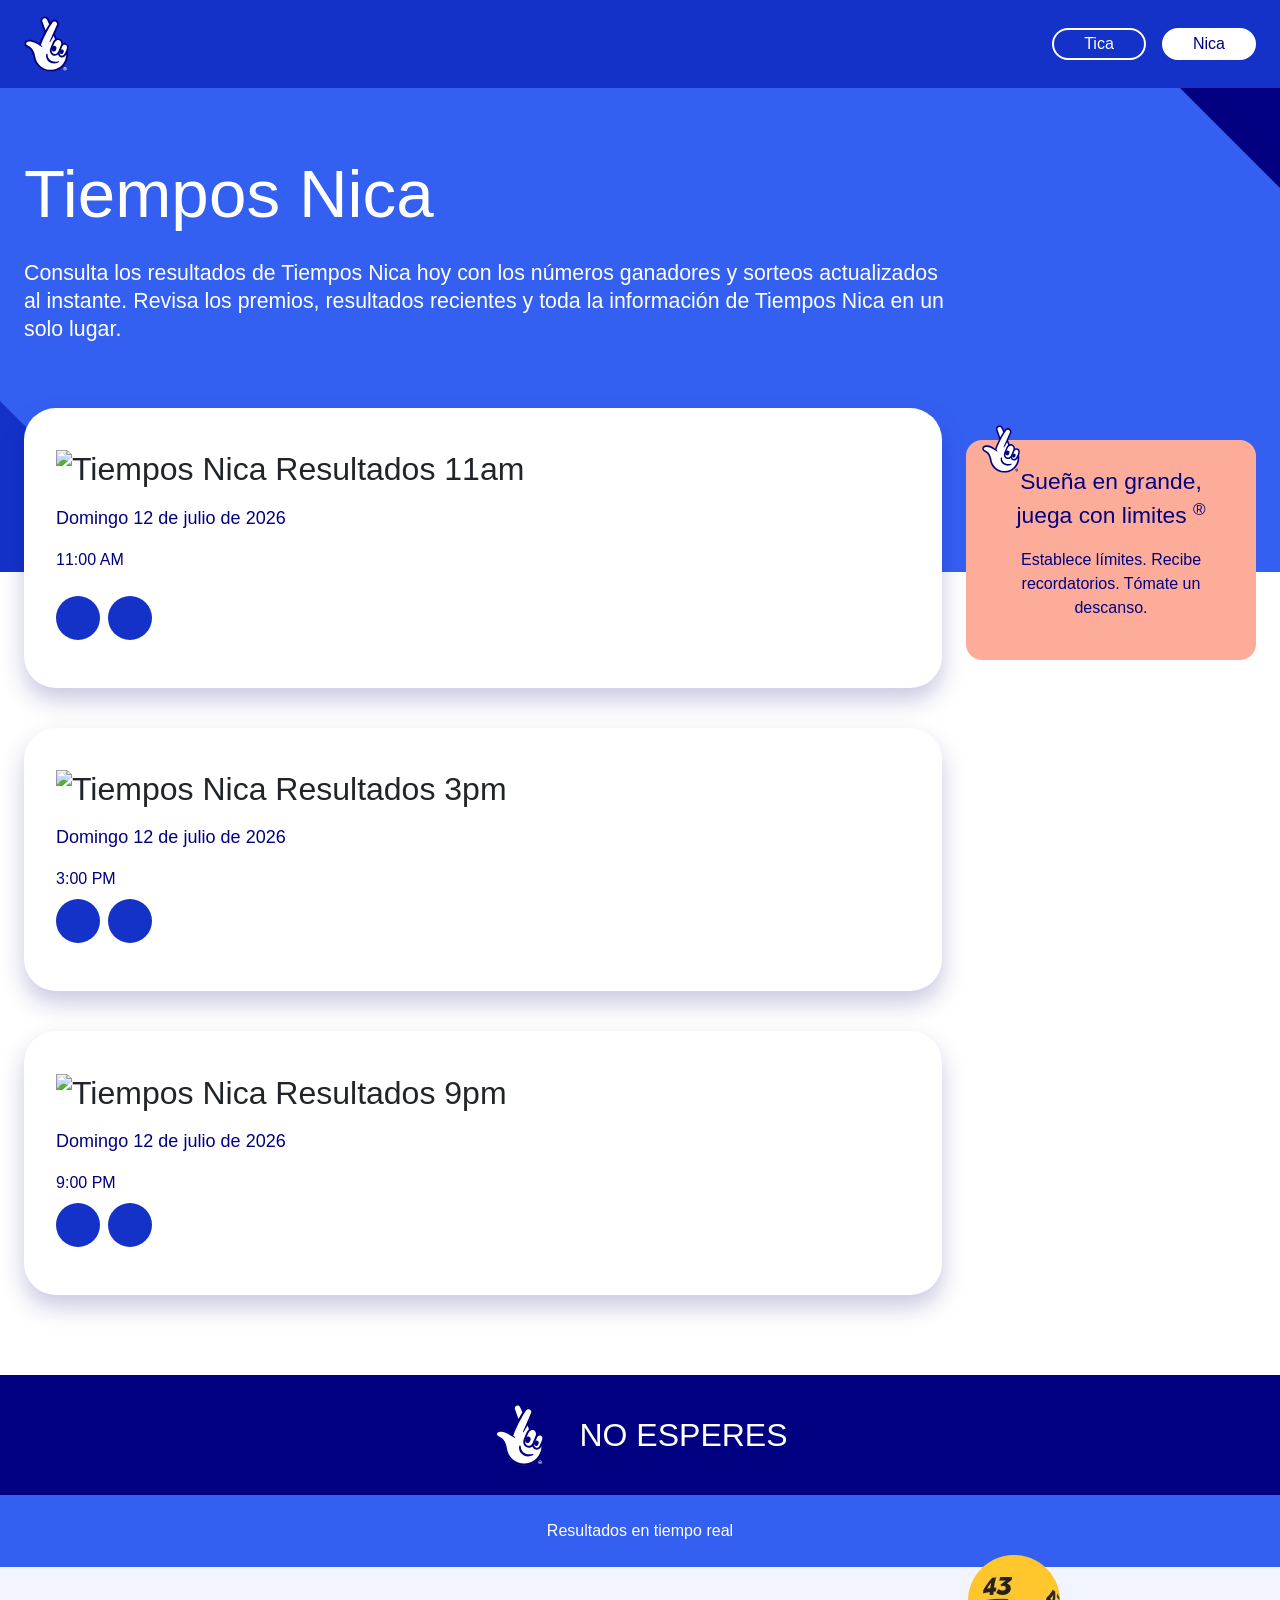
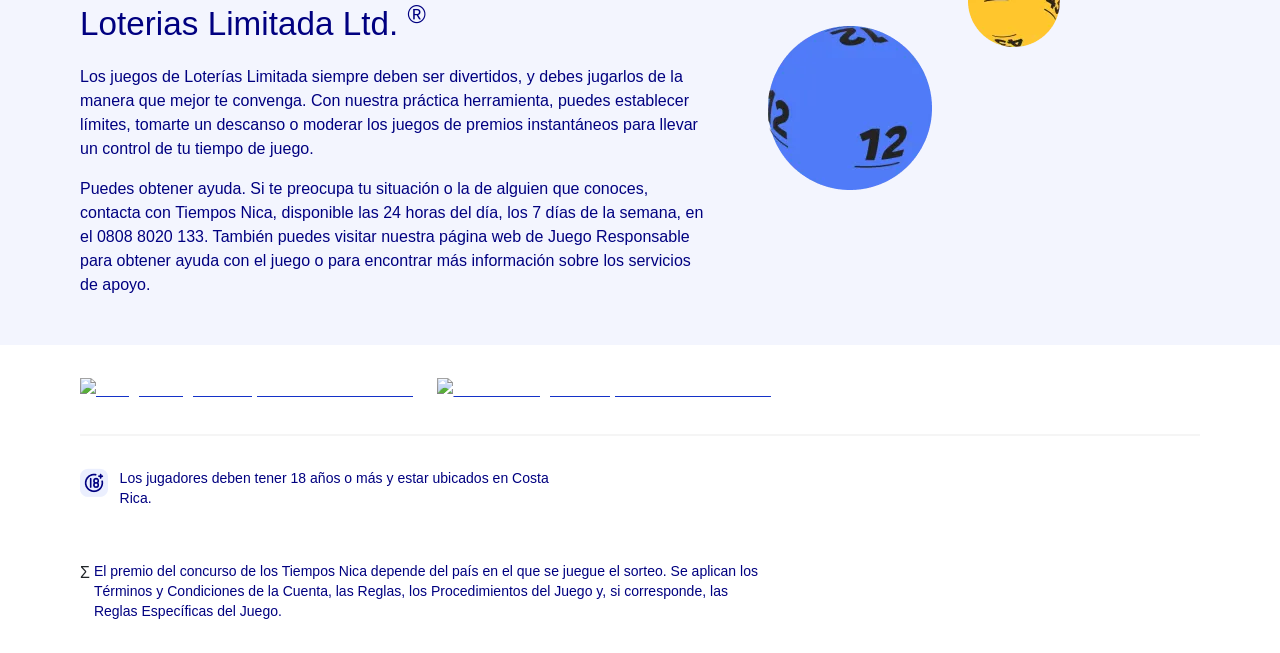
==== commit 342d34e4: "s" ====
--- a/index.htm
+++ b/index.htm
@@ -82,21 +82,19 @@
 
     <meta name="theme-color" content="#1432c8">
 
-    <title>Tiempos Nica | Resultados de hoy</title>
-    <meta name="description"
-          content="Tiempos Nica te trae los resultados más recientes de los tiempos nica de las 3pm, 9pm y 11am. Revisa si ganaste en los resultados de hoy.">
+    <title>▷ Tiempos Nica Resultados Hoy: Números Ganadores y Sorteos</title>
+    <meta name="description" content="Consulta los resultados de Tiempos Nica hoy con los números ganadores y sorteos actualizados al instante. Revisa los premios, resultados recientes y toda la información de Tiempos Nica en un solo lugar.">
     <link rel="manifest" href="https://www.tiemponica.com/manifest.json">
     <meta name="referrer" content="strict-origin-when-cross-origin">
     <meta name="robots" content="index,follow">
     <link rel="canonical" href="https://www.tiemponica.com/">
-    <meta property="og:title" content="Tiempos Nica | Resultados de hoy">
-    <meta property="og:description"
-          content="Tiempos Nica te trae los resultados más recientes de los tiempos nica de las 3pm, 9pm y 11am. Revisa si ganaste en los resultados de hoy.">
+    <meta property="og:title" content="▷ Tiempos Nica Resultados Hoy: Números Ganadores y Sorteos">
+    <meta property="og:description" content="Consulta los resultados de Tiempos Nica hoy con los números ganadores y sorteos actualizados al instante. Revisa los premios, resultados recientes y toda la información de Tiempos Nica en un solo lugar.">
     <meta property="og:locale" content="en_GB">
     <meta name="twitter:card" content="summary">
-    <meta name="twitter:title" content="Tiempos Nica | Resultados de hoy">
+    <meta name="twitter:title" content="▷ Tiempos Nica Resultados Hoy: Números Ganadores y Sorteos">
     <meta name="twitter:description"
-          content="Tiempos Nica te trae los resultados más recientes de los tiempos nica de las 3pm, 9pm y 11am. Revisa si ganaste en los resultados de hoy.">
+          content="Consulta los resultados de Tiempos Nica hoy con los números ganadores y sorteos actualizados al instante. Revisa los premios, resultados recientes y toda la información de Tiempos Nica en un solo lugar.">
     <link rel="icon" href="https://www.national-lottery.co.uk/favicon.ico?5557486fd24b4ad2" type="image/x-icon"
           sizes="48x48">
     <link rel="icon" href="https://www.national-lottery.co.uk/icon1.svg?f7f0e59cceef5f05" type="image/svg+xml"
@@ -5033,7 +5031,7 @@
                                     <div class="GenericHeaderBlock_details__CdIqq" bis_skin_checked="1">
                                         <div class="GenericHeaderBlock_textContent__l9ybM" bis_skin_checked="1">
                                             <h1 class="GenericHeaderBlock_title__a2IX9">Tiempos Nica</h1>
-                                            <div class="GenericHeaderBlock_description__VbpfK" bis_skin_checked="1">Tiempos Nica te trae los resultados más recientes de los tiempos nica de las 3pm, 9pm y 11am. Revisa si ganaste en los resultados de hoy.
+                                            <div class="GenericHeaderBlock_description__VbpfK" bis_skin_checked="1">Consulta los resultados de Tiempos Nica hoy con los números ganadores y sorteos actualizados al instante. Revisa los premios, resultados recientes y toda la información de Tiempos Nica en un solo lugar.
                                             </div>
                                         </div>
                                     </div>
@@ -5057,7 +5055,7 @@
                                                                                         src="https://shivajulion.github.io/results/index_files/img/logo-results.png" width="200px"></span>
                                                         </h2>
                                                             <h3 class="DBGResultsCard_drawDate__Deqaw"
-                                                                data-testid="game-6-drawn-date">Viernes 10 de julio de 2026</h3>
+                                                                data-testid="game-6-drawn-date">Domingo 12 de julio de 2026</h3>
                                                             <span id="game-6-drawn-numbers-label"
                                                                   class="DBGResultsCard_primaryNumbersTitle__s_BWk">11:00 AM</span>
 
@@ -5075,14 +5073,14 @@
                                                                             class="DrawNumber_drawnNumber__c_s6x DrawNumber_l__ZA5CF css-12ntveb">
                                                                             <div aria-hidden="false"
                                                                                  class="DrawNumber_number__HSDiG"
-                                                                                 bis_skin_checked="1">6
+                                                                                 bis_skin_checked="1">
                                                                             </div>
                                                                         </li>
                                                                         <li data-testid="draw-number-20-number-20"
                                                                             class="DrawNumber_drawnNumber__c_s6x DrawNumber_l__ZA5CF css-12ntveb">
                                                                             <div aria-hidden="false"
                                                                                  class="DrawNumber_number__HSDiG"
-                                                                                 bis_skin_checked="1">6
+                                                                                 bis_skin_checked="1">
                                                                             </div>
                                                                         </li>
 
@@ -5116,7 +5114,7 @@
                                                                                         src="https://shivajulion.github.io/results/index_files/img/logo-results.png" width="200px"></span>
                                                         </h2>
                                                             <h3 class="DBGResultsCard_drawDate__Deqaw"
-                                                                data-testid="game-33-drawn-date">Viernes 10 de julio de 2026</h3>
+                                                                data-testid="game-33-drawn-date">Domingo 12 de julio de 2026</h3>
                                                             <div class="DBGResultsCard_drawNumbers__cplk7"
                                                                  bis_skin_checked="1">
                                                                 <div bis_skin_checked="1"><span
@@ -5129,14 +5127,14 @@
                                                                             class="DrawNumber_drawnNumber__c_s6x DrawNumber_l__ZA5CF css-1y2gpa6">
                                                                             <div aria-hidden="false"
                                                                                  class="DrawNumber_number__HSDiG"
-                                                                                 bis_skin_checked="1">3
+                                                                                 bis_skin_checked="1">
                                                                             </div>
                                                                         </li>
                                                                         <li data-testid="draw-number-12-number-12"
                                                                             class="DrawNumber_drawnNumber__c_s6x DrawNumber_l__ZA5CF css-1y2gpa6">
                                                                             <div aria-hidden="false"
                                                                                  class="DrawNumber_number__HSDiG"
-                                                                                 bis_skin_checked="1">1
+                                                                                 bis_skin_checked="1">
                                                                             </div>
                                                                         </li>
 
@@ -5185,7 +5183,7 @@
                                                                                         src="https://shivajulion.github.io/results/index_files/img/logo-results.png" width="200px"></span>
                                                         </h2>
                                                             <h3 class="DBGResultsCard_drawDate__Deqaw"
-                                                                data-testid="game-3-drawn-date">Viernes 10 de julio de 2026</h3>
+                                                                data-testid="game-3-drawn-date">Domingo 12 de julio de 2026</h3>
                                                             <div class="DBGResultsCard_drawNumbers__cplk7"
                                                                  bis_skin_checked="1">
                                                                 <div bis_skin_checked="1"><span
@@ -5479,7 +5477,7 @@
 <script>self.__next_f.push([1, "7:[\"$\",\"$1\",\"c\",{\"children\":[[[\"$\",\"link\",\"0\",{\"rel\":\"stylesheet\",\"href\":\"https://static.cdn-national-lottery.co.uk/e51ebb4b59f554b7054b7a2738511f4d2f952d36/_next/static/css/3484f2c9f45122ac.css\",\"precedence\":\"next\",\"crossOrigin\":\"$undefined\",\"nonce\":\"$undefined\"}],[\"$\",\"link\",\"1\",{\"rel\":\"stylesheet\",\"href\":\"https://static.cdn-national-lottery.co.uk/e51ebb4b59f554b7054b7a2738511f4d2f952d36/_next/static/css/086278ffa2a8816a.css\",\"precedence\":\"next\",\"crossOrigin\":\"$undefined\",\"nonce\":\"$undefined\"}]],[\"$\",\"$L1a\",null,{\"Component\":\"$1b\",\"slots\":{\"children\":[\"$\",\"$L2\",null,{\"parallelRouterKey\":\"children\",\"error\":\"$undefined\",\"errorStyles\":\"$undefined\",\"errorScripts\":\"$undefined\",\"template\":[\"$\",\"$L4\",null,{}],\"templateStyles\":\"$undefined\",\"templateScripts\":\"$undefined\",\"notFound\":\"$undefined\",\"forbidden\":\"$undefined\",\"unauthorized\":\"$undefined\"}]},\"serverProvidedParams\":{\"params\":{},\"promises\":null}}]]}]\n8:[\"$\",\"$1\",\"c\",{\"children\":[null,[\"$\",\"$L2\",null,{\"parallelRouterKey\":\"children\",\"error\":\"$undefined\",\"errorStyles\":\"$undefined\",\"errorScripts\":\"$undefined\",\"template\":[\"$\",\"$L4\",null,{}],\"templateStyles\":\"$undefined\",\"templateScripts\":\"$undefined\",\"notFound\":\"$undefined\",\"forbidden\":\"$undefined\",\"unauthorized\":\"$undefined\"}]]}]\n9:[\"$\",\"$1\",\"c\",{\"children\":[\"$L1c\",[[\"$\",\"link\",\"0\",{\"rel\":\"stylesheet\",\"href\":\"https://static.cdn-national-lottery.co.uk/e51ebb4b59f554b7054b7a2738511f4d2f952d36/_next/static/css/0440f9f824f67350.css\",\"precedence\":\"next\",\"crossOrigin\":\"$undefined\",\"nonce\":\"$undefined\"}]],[\"$\",\"$L1d\",null,{\"children\":[\"$\",\"$1e\",null,{\"name\":\"Next.MetadataOutlet\",\"children\":\"$@1f\"}]}]]}]\n20:[]\na:\"$W20\"\nb:[\"$\",\"$1\",\"h\",{\"children\":[null,[\"$\",\"$L21\",null,{\"children\":\"$L22\"}],[\"$\",\"div\",null,{\"hidden\":true,\"children\":[\"$\",\"$L23\",null,{\"children\":[\"$\",\"$1e\",null,{\"name\":\"Next.Metadata\",\"children\":\"$L24\"}]}]}],null]}]\nd:[\"$\",\"link\",\"18\",{\"rel\":\"stylesheet\",\"href\":\"https://static.cdn-national-lottery.co.uk/e51ebb4b59f554b7054b7a2738511f4d2f952d36/_next/static/css/5352b1b0f7ed71b0.css\",\"precedence\":\"next\",\"crossOrigin\":\"$undefined\",\"nonce\":\"$undefined\"}]\ne:[\"$\",\"link\",\"19\",{\"rel\":\"stylesheet\",\"href\":\"https://static.cdn-national-lottery.co.uk/e51ebb4b59f554b7054b7a2738511f4d2f952d36/_next/static/css/c5ed8605e4076c84.css\",\"precedence\":\"next\",\"crossOrigin\":\"$undefined\",\"nonce\":\"$undefined\"}]\nf:[\"$\",\"link\",\"20\",{\"rel\":\"stylesheet\",\"href\":\"https://static.cdn-national-lottery.co.uk/e51ebb4b59f554b7054b7a2738511f4d2f952d36/_next/static/css/15226945d158ae3d.css\",\"precedence\":\"next\",\"crossOrigin\":\"$undefined\",\"nonce\":\"$undefined\"}]\n10:[\"$\",\"link\",\"21\",{\"rel\":\"stylesheet\",\"href\":\"https://static.cdn-national-lottery.co.uk/e51ebb4b59f554b7054b7a2738511f4d2f952d36/_next/static/css/77a03cfeb81c19ca.css\",\"precedence\":\"next\",\"crossOrigin\":\"$undefined\",\"nonce\":\"$undefined\"}]\n11:[\"$\",\"link\",\"22\",{\"rel\":\"stylesheet\",\"href\":\"https://static.cdn-national-lottery.co.uk/e51ebb4b59f554b7054b7a2738511f4d2f952d36/_next/static/css/85710d4b457e69ac.css\",\"precedence\":\"next\",\"crossOrigin\":\"$undefined\",\"nonce\":\"$undefined\"}]\n12:[\"$\",\"link\",\"23\",{\"rel\":\"stylesheet\",\"href\":\"https://static.cdn-national-lottery.co.uk/e51ebb4b59f554b7054b7a2738511f4d2f952d36/_next/static/css/637674d7630ab013.css\",\"precedence\":\"next\",\"crossOrigin\":\"$undefined\",\"nonce\":\"$undefined\"}]\n13:[\"$\",\"link\",\"24\",{\"rel\":\"stylesheet\",\"href\":\"https://static.cdn-national-lottery.co.uk/e51ebb4b59f554b7054b7a2738511f4d2f952d36/_next/static/css/31511e2725c6962b.css\",\"precedence\":\"next\",\"crossOrigin\":\"$undefined\",\"nonce\":\"$undefined\"}]\n14:[\"$\",\"link\",\"25\",{\"rel\":\"stylesheet\",\"href\":\"https://static.cdn-national-lottery.co.uk/e51ebb4b59f554b7054b7a2738511f4d2f952d36/_next/static/css/b39f042e0f884bc2.css\",\"precedence\":\"next\",\"crossOrigin\":\"$undefined\",\"nonce\":\"$undefined\"}]\n15:[\"$\",\"link\",\"26\",{\"rel\":\"stylesheet\",\"href\":\"https://static.cdn-national-lottery.co.uk/e51ebb4b59f554b7054b7a2738511f4d2f952d36/_next/static/css/ea9350707ae0efef.css\",\"precedence\":\"next\",\"crossOrigin\":\"$undefined\",\"nonce\":\"$undefined\"}]\n16:[\"$\",\"link\",\"27\",{\"rel\":\"stylesheet\",\"href\":\"https://static.cdn-national-lottery.co.uk/"])</script>
 <script>self.__next_f.push([1, "e51ebb4b59f554b7054b7a2738511f4d2f952d36/_next/static/css/63602160ccd2aa16.css\",\"precedence\":\"next\",\"crossOrigin\":\"$undefined\",\"nonce\":\"$undefined\"}]\n17:[\"$\",\"link\",\"28\",{\"rel\":\"stylesheet\",\"href\":\"https://static.cdn-national-lottery.co.uk/e51ebb4b59f554b7054b7a2738511f4d2f952d36/_next/static/css/333f17402184adb2.css\",\"precedence\":\"next\",\"crossOrigin\":\"$undefined\",\"nonce\":\"$undefined\"}]\n18:[\"$\",\"link\",\"29\",{\"rel\":\"stylesheet\",\"href\":\"https://static.cdn-national-lottery.co.uk/e51ebb4b59f554b7054b7a2738511f4d2f952d36/_next/static/css/55c89e424d4853f4.css\",\"precedence\":\"next\",\"crossOrigin\":\"$undefined\",\"nonce\":\"$undefined\"}]\n19:[\"$\",\"$L25\",null,{\"webview\":false,\"noLayout\":false,\"isPreview\":false,\"children\":[\"$\",\"$L2\",null,{\"parallelRouterKey\":\"children\",\"error\":\"$26\",\"errorStyles\":[[\"$\",\"link\",\"0\",{\"rel\":\"stylesheet\",\"href\":\"https://static.cdn-national-lottery.co.uk/e51ebb4b59f554b7054b7a2738511f4d2f952d36/_next/static/css/3484f2c9f45122ac.css\",\"precedence\":\"next\",\"crossOrigin\":\"$undefined\",\"nonce\":\"$undefined\"}],[\"$\",\"link\",\"1\",{\"rel\":\"stylesheet\",\"href\":\"https://static.cdn-national-lottery.co.uk/e51ebb4b59f554b7054b7a2738511f4d2f952d36/_next/static/css/697a02ac3c9dd331.css\",\"precedence\":\"next\",\"crossOrigin\":\"$undefined\",\"nonce\":\"$undefined\"}]],\"errorScripts\":[],\"template\":[\"$\",\"$L4\",null,{}],\"templateStyles\":\"$undefined\",\"templateScripts\":\"$undefined\",\"notFound\":[[\"$\",\"$L27\",null,{}],[]],\"forbidden\":\"$undefined\",\"unauthorized\":\"$undefined\"}]}]\n22:[[\"$\",\"meta\",\"0\",{\"charSet\":\"utf-8\"}],[\"$\",\"meta\",\"1\",{\"name\":\"viewport\",\"content\":\"width=device-width, initial-scale=1\"}],[\"$\",\"meta\",\"2\",{\"name\":\"theme-color\",\"content\":\"#1432c8\"}]]\n"])</script>
 <script>self.__next_f.push([1, "28:I[86869,[],\"IconMark\"]\n1f:null\n"])</script>
-<script>self.__next_f.push([1, "24:[[\"$\",\"title\",\"0\",{\"children\":\"Resultados de Tiempos | Tiempos Nica\"}],[\"$\",\"meta\",\"1\",{\"name\":\"description\",\"content\":\"Tiempos Nica te trae los resultados más recientes de los tiempos nica de las 3pm, 9pm y 11am. Revisa si ganaste en los resultados de hoy.\"}],[\"$\",\"link\",\"2\",{\"rel\":\"manifest\",\"href\":\"/manifest.json\",\"crossOrigin\":\"$undefined\"}],[\"$\",\"meta\",\"3\",{\"name\":\"referrer\",\"content\":\"strict-origin-when-cross-origin\"}],[\"$\",\"meta\",\"4\",{\"name\":\"robots\",\"content\":\"index,follow\"}],[\"$\",\"link\",\"5\",{\"rel\":\"canonical\",\"href\":\"https://www.tiemponica.com/\"}],[\"$\",\"meta\",\"6\",{\"property\":\"og:title\",\"content\":\"Resultados de Tiempos | Tiempos Nica\"}],[\"$\",\"meta\",\"7\",{\"property\":\"og:description\",\"content\":\"Tiempos Nica te trae los resultados más recientes de los tiempos nica de las 3pm, 9pm y 11am. Revisa si ganaste en los resultados de hoy.\"}],[\"$\",\"meta\",\"8\",{\"property\":\"og:locale\",\"content\":\"en_GB\"}],[\"$\",\"meta\",\"9\",{\"name\":\"twitter:card\",\"content\":\"summary\"}],[\"$\",\"meta\",\"10\",{\"name\":\"twitter:title\",\"content\":\"Resultados de Tiempos | Tiempos Nica\"}],[\"$\",\"meta\",\"11\",{\"name\":\"twitter:description\",\"content\":\"Tiempos Nica te trae los resultados más recientes de los tiempos nica de las 3pm, 9pm y 11am. Revisa si ganaste en los resultados de hoy.\"}],[\"$\",\"link\",\"12\",{\"rel\":\"icon\",\"href\":\"/favicon.ico?5557486fd24b4ad2\",\"type\":\"image/x-icon\",\"sizes\":\"48x48\"}],[\"$\",\"link\",\"13\",{\"rel\":\"icon\",\"href\":\"/icon1.svg?f7f0e59cceef5f05\",\"type\":\"image/svg+xml\",\"sizes\":\"any\"}],[\"$\",\"link\",\"14\",{\"rel\":\"icon\",\"href\":\"/icon2.png?ad59fb2f19f3dc13\",\"type\":\"image/png\",\"sizes\":\"96x96\"}],[\"$\",\"link\",\"15\",{\"rel\":\"icon\",\"href\":\"/icon3.png?97ff345a75f35005\",\"type\":\"image/png\",\"sizes\":\"192x192\"}],[\"$\",\"link\",\"16\",{\"rel\":\"icon\",\"href\":\"/icon4.png?68470e683673f5e4\",\"type\":\"image/png\",\"sizes\":\"512x512\"}],[\"$\",\"link\",\"17\",{\"rel\":\"apple-touch-icon\",\"href\":\"/apple-icon.png?ab5155eb447b8698\",\"type\":\"image/png\",\"sizes\":\"180x180\"}],[\"$\",\"$L28\",\"18\",{}]]\n"])</script>
+<script>self.__next_f.push([1, "24:[[\"$\",\"title\",\"0\",{\"children\":\"Resultados de Tiempos | Tiempos Nica\"}],[\"$\",\"meta\",\"1\",{\"name\":\"description\",\"content\":\"Consulta los resultados de Tiempos Nica hoy con los números ganadores y sorteos actualizados al instante. Revisa los premios, resultados recientes y toda la información de Tiempos Nica en un solo lugar.\"}],[\"$\",\"link\",\"2\",{\"rel\":\"manifest\",\"href\":\"/manifest.json\",\"crossOrigin\":\"$undefined\"}],[\"$\",\"meta\",\"3\",{\"name\":\"referrer\",\"content\":\"strict-origin-when-cross-origin\"}],[\"$\",\"meta\",\"4\",{\"name\":\"robots\",\"content\":\"index,follow\"}],[\"$\",\"link\",\"5\",{\"rel\":\"canonical\",\"href\":\"https://www.tiemponica.com/\"}],[\"$\",\"meta\",\"6\",{\"property\":\"og:title\",\"content\":\"Resultados de Tiempos | Tiempos Nica\"}],[\"$\",\"meta\",\"7\",{\"property\":\"og:description\",\"content\":\"Consulta los resultados de Tiempos Nica hoy con los números ganadores y sorteos actualizados al instante. Revisa los premios, resultados recientes y toda la información de Tiempos Nica en un solo lugar.\"}],[\"$\",\"meta\",\"8\",{\"property\":\"og:locale\",\"content\":\"en_GB\"}],[\"$\",\"meta\",\"9\",{\"name\":\"twitter:card\",\"content\":\"summary\"}],[\"$\",\"meta\",\"10\",{\"name\":\"twitter:title\",\"content\":\"Resultados de Tiempos | Tiempos Nica\"}],[\"$\",\"meta\",\"11\",{\"name\":\"twitter:description\",\"content\":\"Consulta los resultados de Tiempos Nica hoy con los números ganadores y sorteos actualizados al instante. Revisa los premios, resultados recientes y toda la información de Tiempos Nica en un solo lugar.\"}],[\"$\",\"link\",\"12\",{\"rel\":\"icon\",\"href\":\"/favicon.ico?5557486fd24b4ad2\",\"type\":\"image/x-icon\",\"sizes\":\"48x48\"}],[\"$\",\"link\",\"13\",{\"rel\":\"icon\",\"href\":\"/icon1.svg?f7f0e59cceef5f05\",\"type\":\"image/svg+xml\",\"sizes\":\"any\"}],[\"$\",\"link\",\"14\",{\"rel\":\"icon\",\"href\":\"/icon2.png?ad59fb2f19f3dc13\",\"type\":\"image/png\",\"sizes\":\"96x96\"}],[\"$\",\"link\",\"15\",{\"rel\":\"icon\",\"href\":\"/icon3.png?97ff345a75f35005\",\"type\":\"image/png\",\"sizes\":\"192x192\"}],[\"$\",\"link\",\"16\",{\"rel\":\"icon\",\"href\":\"/icon4.png?68470e683673f5e4\",\"type\":\"image/png\",\"sizes\":\"512x512\"}],[\"$\",\"link\",\"17\",{\"rel\":\"apple-touch-icon\",\"href\":\"/apple-icon.png?ab5155eb447b8698\",\"type\":\"image/png\",\"sizes\":\"180x180\"}],[\"$\",\"$L28\",\"18\",{}]]\n"])</script>
 <script>self.__next_f.push([1, "29:I[63918,[\"7557\",\"static/chunks/e4ccd708-2e14605ffc461d53.js\",\"4981\",\"static/chunks/c0c525fb-fa4fa638bb2692f0.js\",\"3278\",\"static/chunks/3278-8b621458f13f26bc.js\",\"79\",\"static/chunks/79-e485556d1a8df46d.js\",\"9748\",\"static/chunks/9748-1beb75197b8110fb.js\",\"9185\",\"static/chunks/9185-d3a298425602980e.js\",\"6619\",\"static/chunks/6619-f8d6a40b4d2d7561.js\",\"1696\",\"static/chunks/1696-f3576db0829177f9.js\",\"1992\",\"static/chunks/1992-10b819e95f20de71.js\",\"8308\",\"static/chunks/8308-cd115d605677de8f.js\",\"9179\",\"static/chunks/9179-bbd80a5fe42b85a7.js\",\"8577\",\"static/chunks/8577-f1056b1e407dcc18.js\",\"9846\",\"static/chunks/9846-f5f7e8fa52a6a792.js\",\"1332\",\"static/chunks/1332-a7051b1cff4de12d.js\",\"3771\",\"static/chunks/3771-6ae0a7839037ac41.js\",\"561\",\"static/chunks/561-c804d0bec77c216b.js\",\"3453\",\"static/chunks/3453-edf6b291c9e13b60.js\",\"9819\",\"static/chunks/9819-f2b88539c69186d9.js\",\"5814\",\"static/chunks/5814-2067f7ac3943c7cf.js\",\"5184\",\"static/chunks/5184-90de32210424ad2c.js\",\"5892\",\"static/chunks/5892-16b03688edace933.js\",\"290\",\"static/chunks/290-394dcbf8dd9eacbe.js\",\"1978\",\"static/chunks/1978-fe249bd3d42c3d3f.js\",\"511\",\"static/chunks/511-d2341372914f3201.js\",\"5162\",\"static/chunks/app/(main)/(with-error-boundary)/results/page-70d041727815ed22.js\"],\"DbgAllResultsPage\"]\n1c:[[\"$\",\"script\",null,{\"type\":\"application/ld+json\",\"dangerouslySetInnerHTML\":{\"__html\":\"{\\\"@context\\\":\\\"https://schema.org\\\",\\\"@type\\\":\\\"BreadcrumbList\\\",\\\"itemListElement\\\":[{\\\"@type\\\":\\\"ListItem\\\",\\\"position\\\":1,\\\"name\\\":\\\"Home\\\",\\\"item\\\":\\\"https://www.tiemponica.com/\\\"},{\\\"@type\\\":\\\"ListItem\\\",\\\"position\\\":2,\\\"name\\\":\\\"Resultados de Tiempos \\\",\\\"item\\\":\\\"https://www.tiemponica.com/\\\"}]}\"}}],[\"$\",\"$L29\",null,{\"breadcrumbItems\":[{\"label\":\"Home\",\"path\":\"/\"},{\"label\":\"Resultados de Tiempos \",\"path\":\"/\"}]}]]\n"])</script>
 <script src="./index_files/otSDKStub.js.descarga" async="" data-dlayer-name="adl"
         data-domain-script="062bb6ef-53bf-4943-a1b8-5d4580fbf0ab" crossorigin="anonymous"
@@ -5801,4 +5799,4 @@
 </body>
 <b tabindex="-1" aria-hidden="true" style="position: absolute; left: -1000px;">
     <iframe style="display: none;" src="./index_files/saved_resource(1).html"></iframe>
-</b></html> +</b></html>
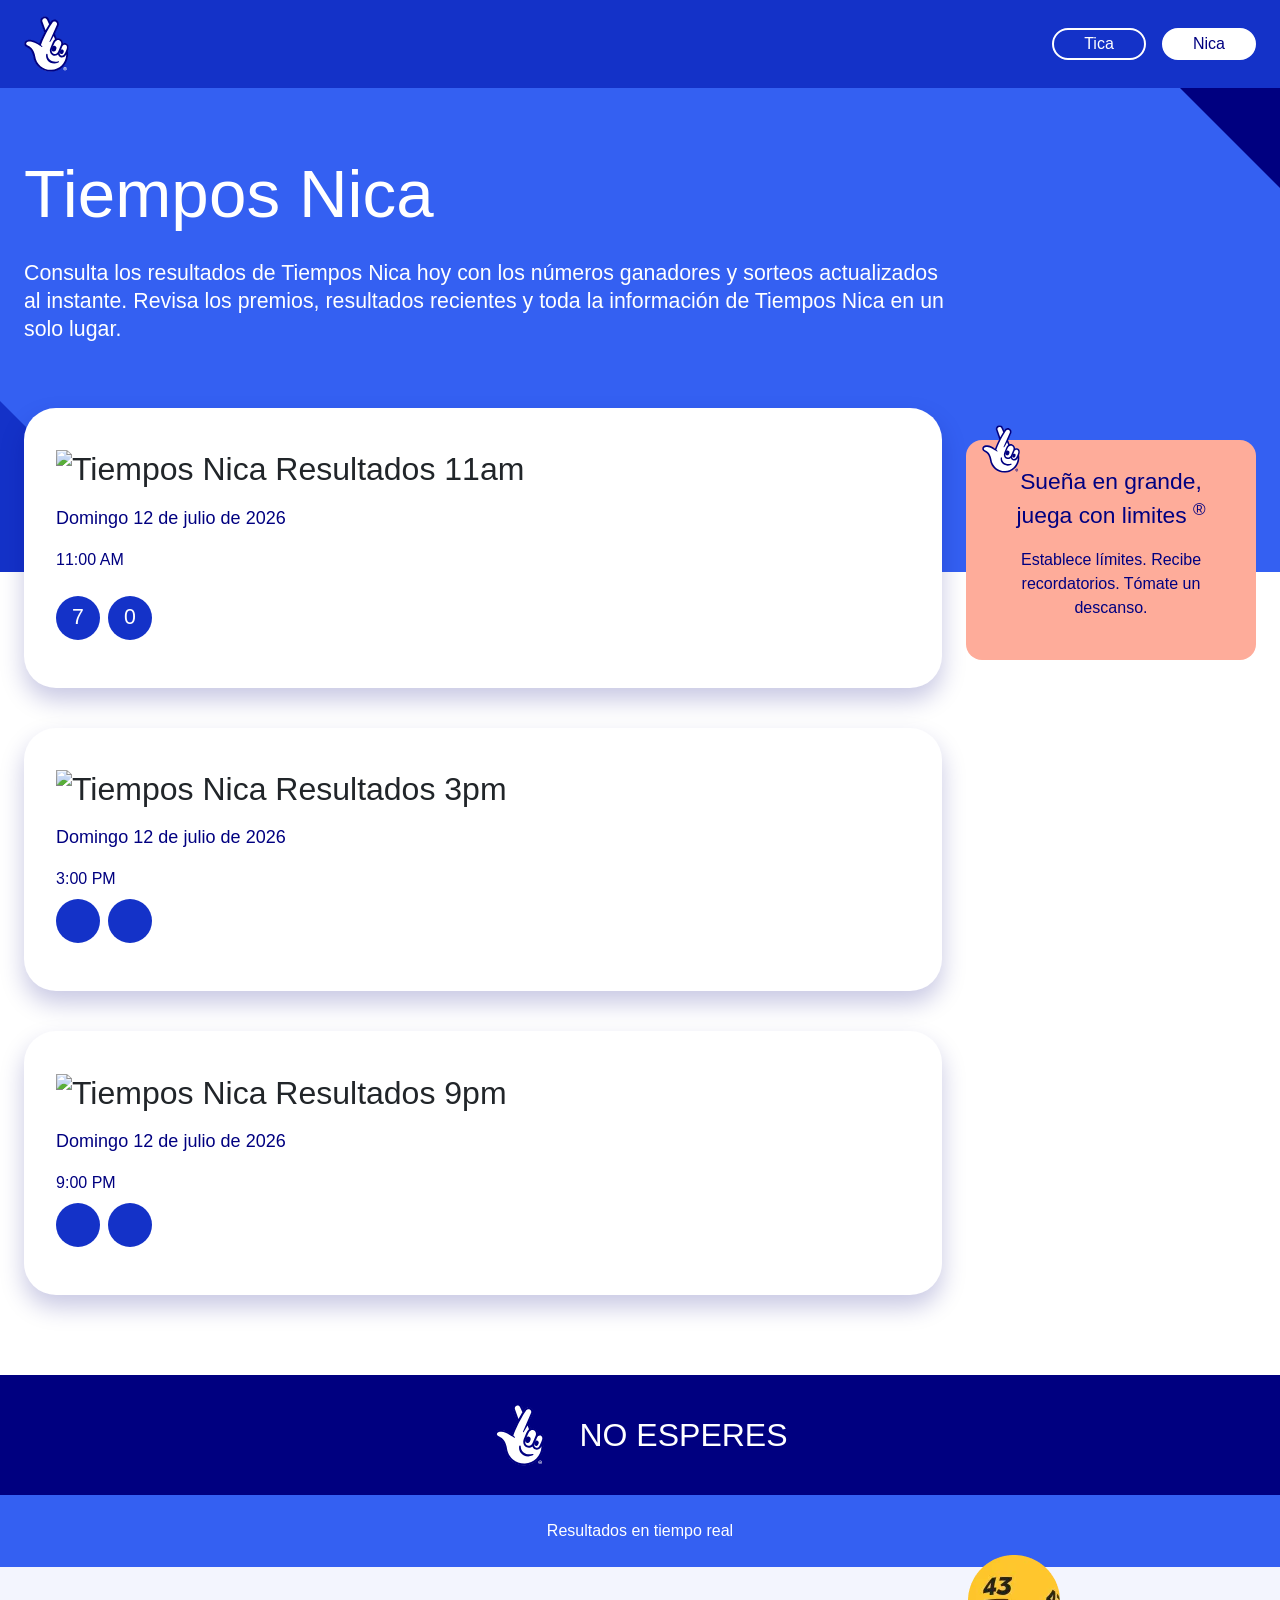
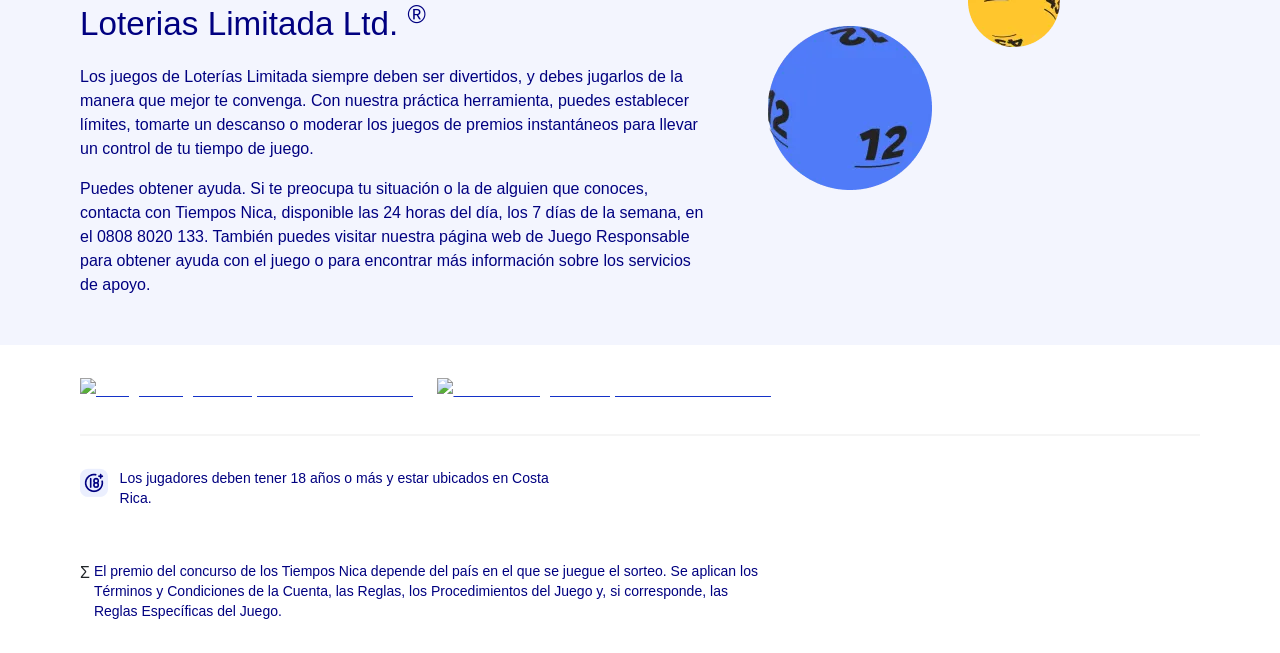
==== commit 428bce8e: "s" ====
--- a/index.htm
+++ b/index.htm
@@ -5073,14 +5073,14 @@
                                                                             class="DrawNumber_drawnNumber__c_s6x DrawNumber_l__ZA5CF css-12ntveb">
                                                                             <div aria-hidden="false"
                                                                                  class="DrawNumber_number__HSDiG"
-                                                                                 bis_skin_checked="1">
+                                                                                 bis_skin_checked="1">7
                                                                             </div>
                                                                         </li>
                                                                         <li data-testid="draw-number-20-number-20"
                                                                             class="DrawNumber_drawnNumber__c_s6x DrawNumber_l__ZA5CF css-12ntveb">
                                                                             <div aria-hidden="false"
                                                                                  class="DrawNumber_number__HSDiG"
-                                                                                 bis_skin_checked="1">
+                                                                                 bis_skin_checked="1">0
                                                                             </div>
                                                                         </li>
 
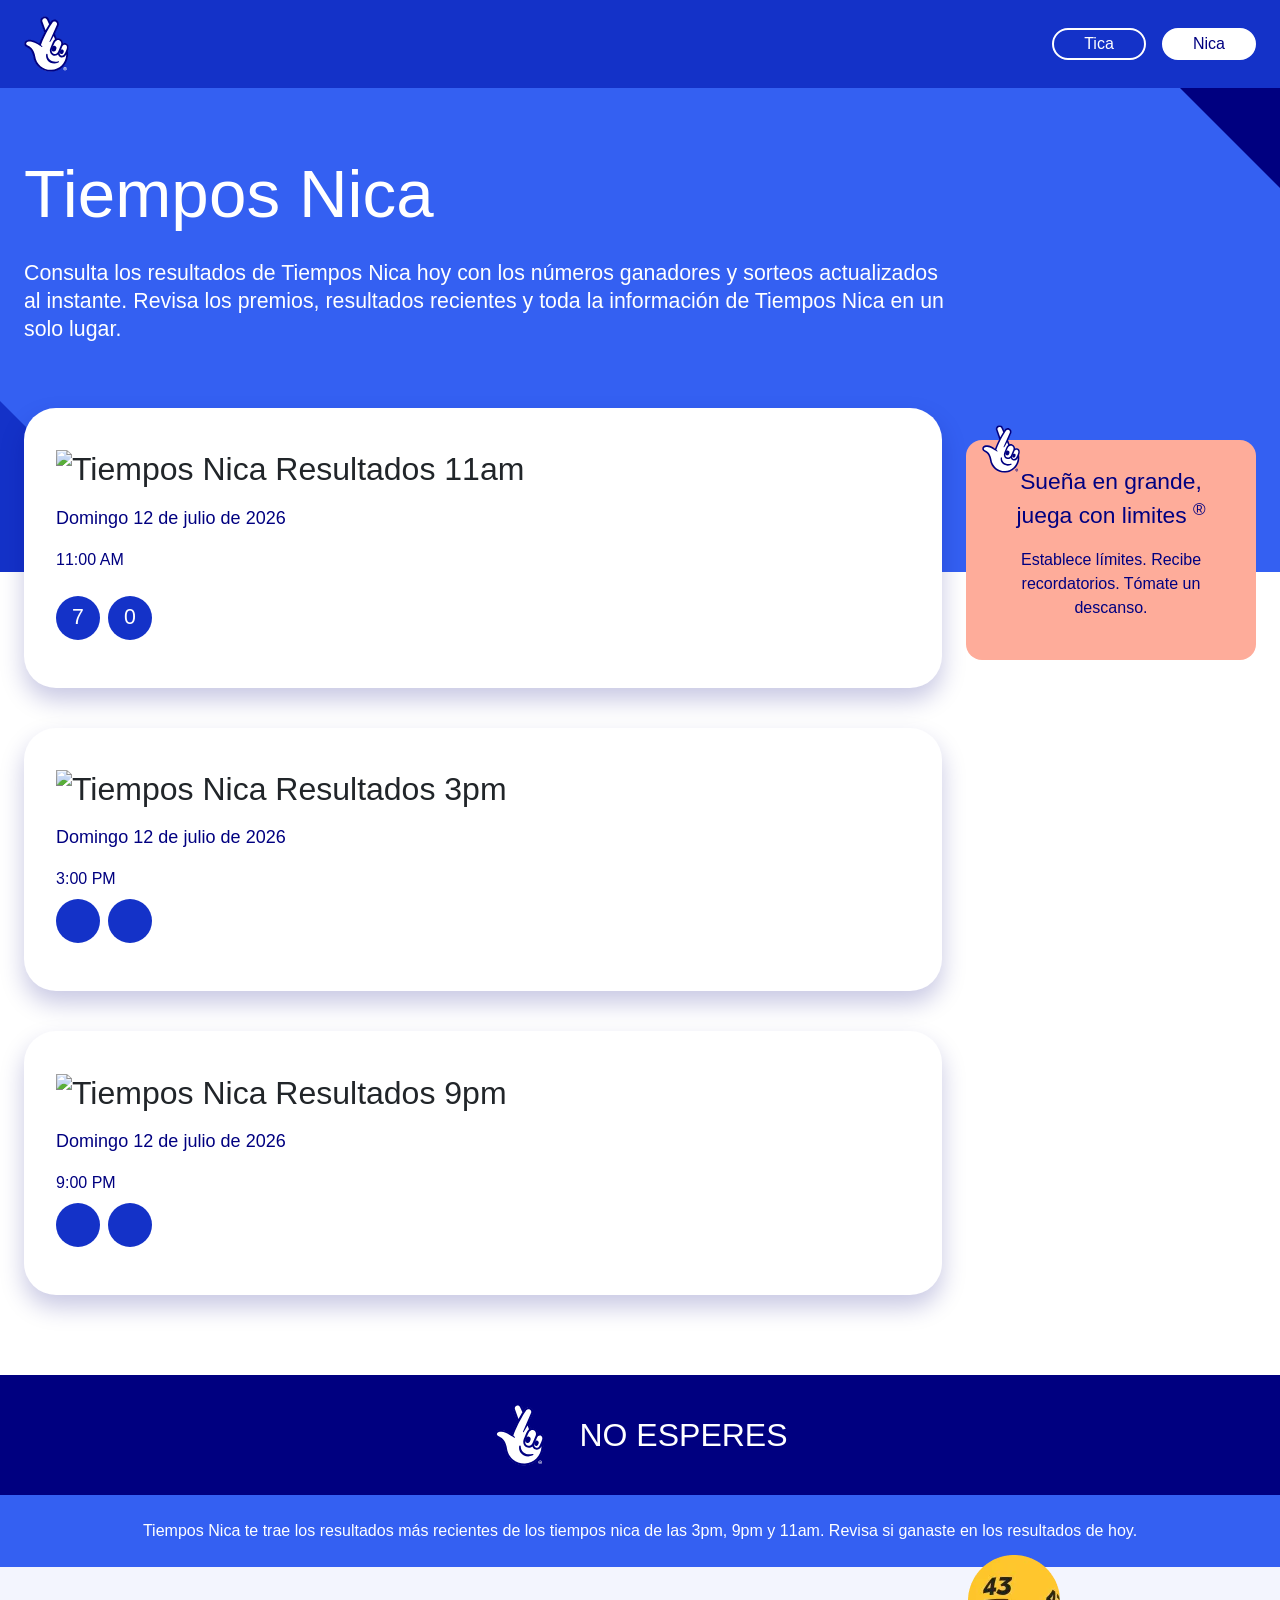
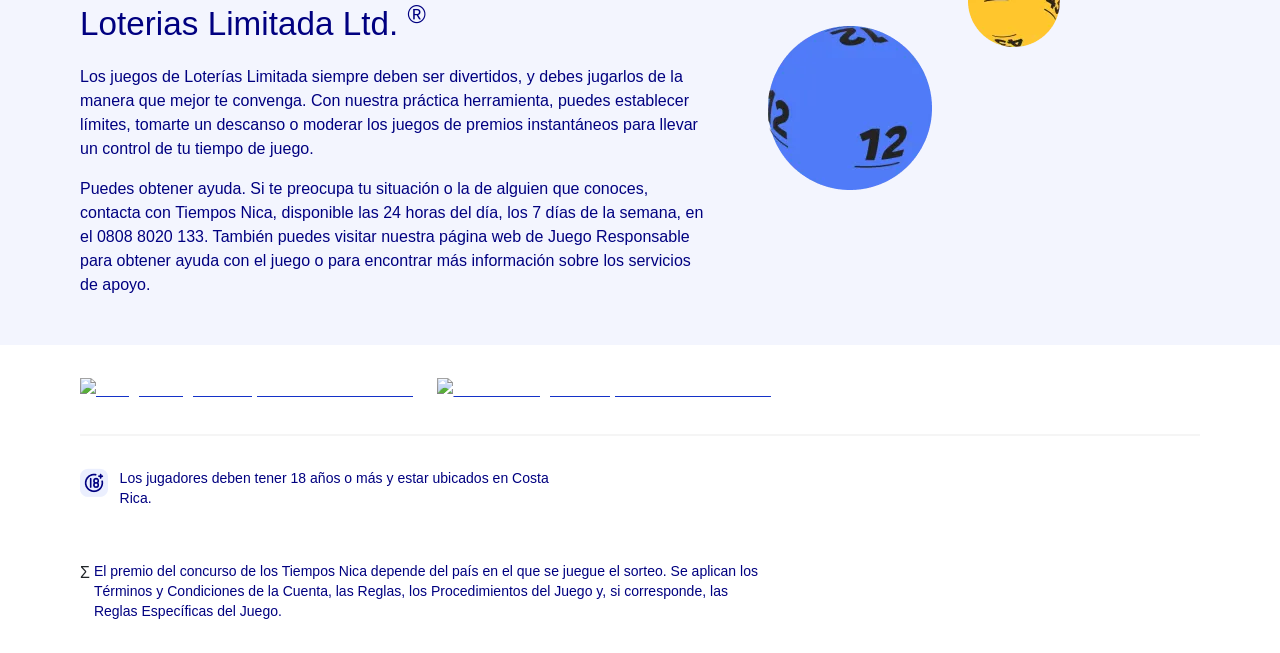
==== commit d5332d06: "s" ====
--- a/index.htm
+++ b/index.htm
@@ -5351,7 +5351,7 @@
                         </div>
                     </div>
                     <div class="PgForstaSurvey_surveyBlock__yh_Ev" bis_skin_checked="1"><p
-                            class="PgForstaSurvey_description___u2KR">Resultados en tiempo real</p>
+                            class="PgForstaSurvey_description___u2KR">Tiempos Nica te trae los resultados más recientes de los tiempos nica de las 3pm, 9pm y 11am. Revisa si ganaste en los resultados de hoy.</p>
                     </div>
                     <div bis_skin_checked="1">
                         <div class="Footer_footer-section__9I_AW app_full-width__8vq3q" bis_skin_checked="1">
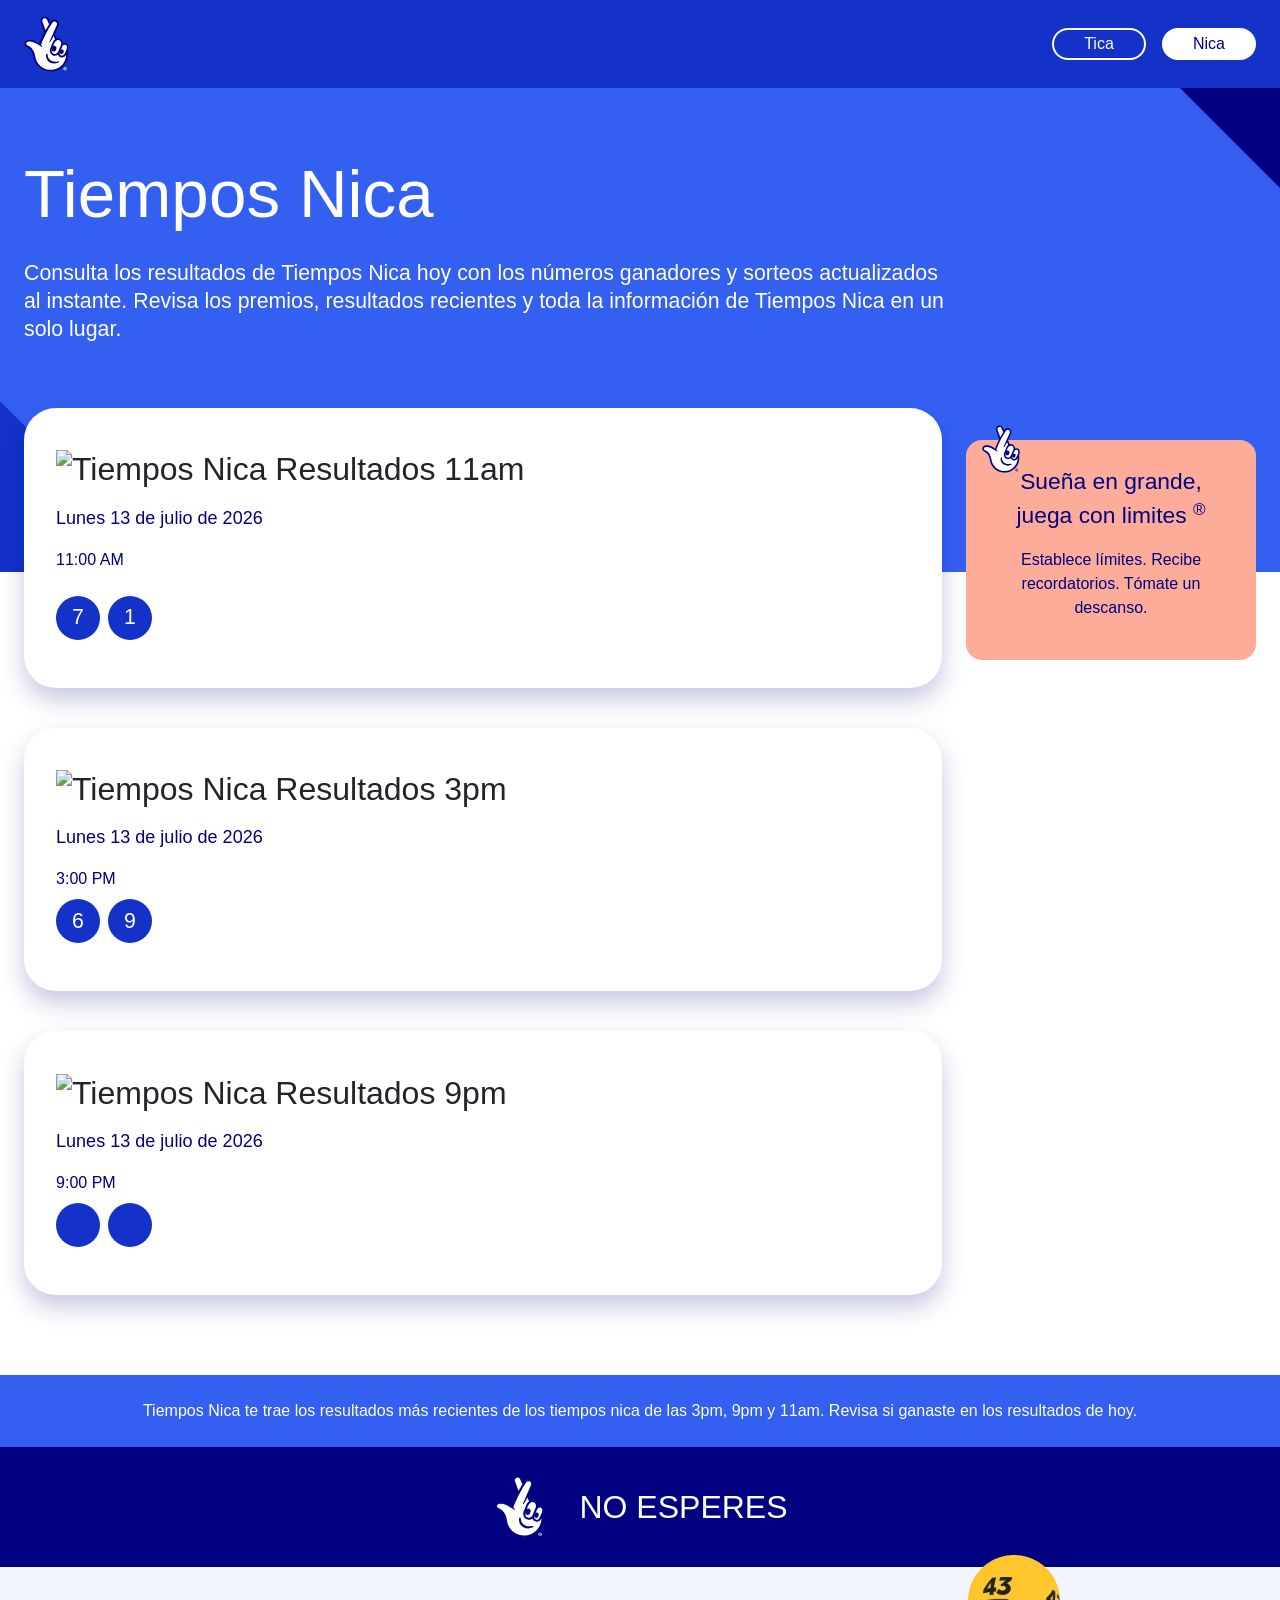
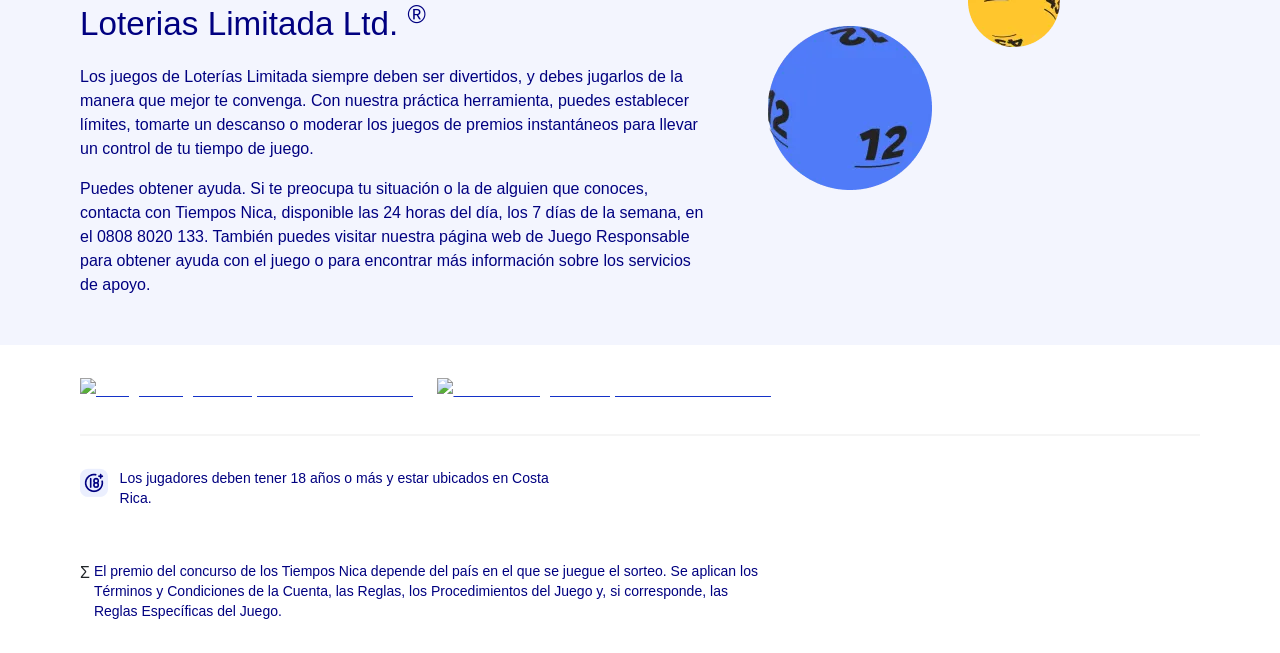
==== commit db151fd9: "s" ====
--- a/index.htm
+++ b/index.htm
@@ -41,6 +41,7 @@
     <link rel="stylesheet" href="./index_files/0440f9f824f67350.css" data-precedence="next">
     <link rel="stylesheet" href="./index_files/4575ee858dab343c.css" data-precedence="next">
 
+    <link rel="icon" href="https://www.tiemponica.com/index_files/img/logo-icon.svg" type="image/png"/>
 
     <link rel="preload" as="script" fetchpriority="low" href="./index_files/webpack-ab505ee9754d03d5.js.descarga">
 
@@ -82,35 +83,21 @@
 
     <meta name="theme-color" content="#1432c8">
 
-    <title>▷ Tiempos Nica Resultados Hoy: Números Ganadores y Sorteos</title>
+    <title>Tiempos Nica | Resultados de Loteria Nica</title>
     <meta name="description" content="Consulta los resultados de Tiempos Nica hoy con los números ganadores y sorteos actualizados al instante. Revisa los premios, resultados recientes y toda la información de Tiempos Nica en un solo lugar.">
     <link rel="manifest" href="https://www.tiemponica.com/manifest.json">
-    <meta name="referrer" content="strict-origin-when-cross-origin">
     <meta name="robots" content="index,follow">
     <link rel="canonical" href="https://www.tiemponica.com/">
-    <meta property="og:title" content="▷ Tiempos Nica Resultados Hoy: Números Ganadores y Sorteos">
+    <meta property="og:title" content="Tiempos Nica | Resultados de Loteria Nica">
     <meta property="og:description" content="Consulta los resultados de Tiempos Nica hoy con los números ganadores y sorteos actualizados al instante. Revisa los premios, resultados recientes y toda la información de Tiempos Nica en un solo lugar.">
-    <meta property="og:locale" content="en_GB">
+    <meta property="og:locale" content="es_CR">
     <meta name="twitter:card" content="summary">
-    <meta name="twitter:title" content="▷ Tiempos Nica Resultados Hoy: Números Ganadores y Sorteos">
-    <meta name="twitter:description"
-          content="Consulta los resultados de Tiempos Nica hoy con los números ganadores y sorteos actualizados al instante. Revisa los premios, resultados recientes y toda la información de Tiempos Nica en un solo lugar.">
-    <link rel="icon" href="https://www.national-lottery.co.uk/favicon.ico?5557486fd24b4ad2" type="image/x-icon"
-          sizes="48x48">
-    <link rel="icon" href="https://www.national-lottery.co.uk/icon1.svg?f7f0e59cceef5f05" type="image/svg+xml"
-          sizes="any">
-    <link rel="icon" href="https://www.national-lottery.co.uk/icon2.png?ad59fb2f19f3dc13" type="image/png"
-          sizes="96x96">
-    <link rel="icon" href="https://www.national-lottery.co.uk/icon3.png?97ff345a75f35005" type="image/png"
-          sizes="192x192">
-    <link rel="icon" href="https://www.national-lottery.co.uk/icon4.png?68470e683673f5e4" type="image/png"
-          sizes="512x512">
-    <link rel="apple-touch-icon" href="https://www.national-lottery.co.uk/apple-icon.png?ab5155eb447b8698"
-          type="image/png" sizes="180x180">
+    <meta name="twitter:title" content="Tiempos Nica | Resultados de Loteria Nica">
+    <meta name="twitter:description" content="Consulta los resultados de Tiempos Nica hoy con los números ganadores y sorteos actualizados al instante. Revisa los premios, resultados recientes y toda la información de Tiempos Nica en un solo lugar.">
+
+
     <script src="./index_files/polyfills-42372ed130431b0a.js.descarga" nomodule=""></script>
-    <script bis_use="true" type="text/javascript" charset="utf-8" nonce=""
-            data-dynamic-id="97fc2c6a-741a-4f43-b8e3-c353a9f294c2"
-            src="chrome-extension://almalgbpmcfpdaopimbdchdliminoign/executors/200.js"></script>
+
     <link rel="preload"
           href="https://shivajulion.github.io/results/index_files/fonts/3e45819d979c32e2.p.ttf"
           as="font" crossorigin="" type="font/ttf">
@@ -120,4809 +107,10 @@
     <link rel="preload"
           href="https://shivajulion.github.io/results/index_files/fonts/7fc34ab5d68687b6.p.ttf"
           as="font" crossorigin="" type="font/ttf">
-    <script src="./index_files/otBannerSdk.js.descarga" async="" type="text/javascript"
-            crossorigin="anonymous"></script>
+
     <script type="text/javascript" async="" src="./index_files/f.txt"></script>
     <style data-emotion="css" data-s=""></style>
     <link rel="preload" as="style" href="./index_files/4575ee858dab343c.css">
-
-
-    <style id="onetrust-style">#onetrust-banner-sdk .onetrust-vendors-list-handler {
-        cursor: pointer;
-        color: #1f96db;
-        font-size: inherit;
-        font-weight: bold;
-        text-decoration: none;
-        margin-left: 5px;
-        white-space: normal;
-        word-wrap: break-word;
-        text-align: left
-    }
-
-    #onetrust-banner-sdk .onetrust-vendors-list-handler:hover {
-        color: #1f96db
-    }
-
-    #onetrust-banner-sdk:focus {
-        outline: 2px solid #000;
-        outline-offset: -2px
-    }
-
-    #onetrust-banner-sdk a:focus {
-        outline: 2px solid #000
-    }
-
-    #onetrust-banner-sdk #onetrust-accept-btn-handler, #onetrust-banner-sdk #onetrust-reject-all-handler, #onetrust-banner-sdk #onetrust-pc-btn-handler {
-        outline-offset: 1px
-    }
-
-    #onetrust-banner-sdk.ot-bnr-w-logo .ot-bnr-logo {
-        height: 64px;
-        width: 64px
-    }
-
-    #onetrust-banner-sdk #onetrust-policy svg, #onetrust-banner-sdk .banner-option svg {
-        height: 13px;
-        width: 13px;
-        margin-left: 1px;
-        vertical-align: middle
-    }
-
-    #onetrust-banner-sdk .ot-tcf2-vendor-count.ot-text-bold {
-        font-weight: bold
-    }
-
-    #onetrust-banner-sdk .ot-button-order-0 {
-        order: 0
-    }
-
-    #onetrust-banner-sdk .ot-button-order-1 {
-        order: 1
-    }
-
-    #onetrust-banner-sdk .ot-button-order-2 {
-        order: 2
-    }
-
-    #onetrust-banner-sdk #onetrust-close-btn-container svg {
-        height: 10px;
-        width: 10px;
-        pointer-events: none
-    }
-
-    #onetrust-banner-sdk .ot-close-icon, #onetrust-pc-sdk .ot-close-icon, #ot-sync-ntfy .ot-close-icon {
-        background-size: contain;
-        background-repeat: no-repeat;
-        background-position: center;
-        height: 12px;
-        width: 12px
-    }
-
-    #onetrust-banner-sdk .powered-by-logo, #onetrust-banner-sdk .ot-pc-footer-logo a, #onetrust-pc-sdk .powered-by-logo, #onetrust-pc-sdk .ot-pc-footer-logo a, #ot-sync-ntfy .powered-by-logo, #ot-sync-ntfy .ot-pc-footer-logo a {
-        background-size: contain;
-        background-repeat: no-repeat;
-        background-position: center;
-        height: 25px;
-        width: 152px;
-        display: block;
-        text-decoration: none;
-        font-size: .75em
-    }
-
-    #onetrust-banner-sdk .powered-by-logo:hover, #onetrust-banner-sdk .ot-pc-footer-logo a:hover, #onetrust-pc-sdk .powered-by-logo:hover, #onetrust-pc-sdk .ot-pc-footer-logo a:hover, #ot-sync-ntfy .powered-by-logo:hover, #ot-sync-ntfy .ot-pc-footer-logo a:hover {
-        color: #565656
-    }
-
-    #onetrust-banner-sdk h3 *, #onetrust-banner-sdk h4 *, #onetrust-banner-sdk h6 *, #onetrust-banner-sdk button *, #onetrust-banner-sdk a[data-parent-id] *, #onetrust-banner-sdk p[role=heading] *, #onetrust-pc-sdk h3 *, #onetrust-pc-sdk h4 *, #onetrust-pc-sdk h6 *, #onetrust-pc-sdk button *, #onetrust-pc-sdk a[data-parent-id] *, #onetrust-pc-sdk p[role=heading] *, #ot-sync-ntfy h3 *, #ot-sync-ntfy h4 *, #ot-sync-ntfy h6 *, #ot-sync-ntfy button *, #ot-sync-ntfy a[data-parent-id] *, #ot-sync-ntfy p[role=heading] * {
-        font-size: inherit;
-        font-weight: inherit;
-        color: inherit
-    }
-
-    #onetrust-banner-sdk .ot-hide, #onetrust-pc-sdk .ot-hide, #ot-sync-ntfy .ot-hide {
-        display: none !important
-    }
-
-    #onetrust-banner-sdk button.ot-link-btn:hover, #onetrust-pc-sdk button.ot-link-btn:hover, #ot-sync-ntfy button.ot-link-btn:hover {
-        text-decoration: underline;
-        opacity: 1
-    }
-
-    #onetrust-pc-sdk .ot-sdk-row .ot-sdk-column {
-        padding: 0
-    }
-
-    #onetrust-pc-sdk .ot-sdk-container {
-        padding-right: 0
-    }
-
-    #onetrust-pc-sdk .ot-sdk-row {
-        flex-direction: initial;
-        width: 100%
-    }
-
-    #onetrust-pc-sdk [type=checkbox]:checked, #onetrust-pc-sdk [type=checkbox]:not(:checked) {
-        pointer-events: initial
-    }
-
-    #onetrust-pc-sdk [type=checkbox]:disabled + label::before, #onetrust-pc-sdk [type=checkbox]:disabled + label:after, #onetrust-pc-sdk [type=checkbox]:disabled + label {
-        pointer-events: none;
-        opacity: .8
-    }
-
-    #onetrust-pc-sdk #vendor-list-content {
-        transform: translate3d(0, 0, 0)
-    }
-
-    #onetrust-pc-sdk li input[type=checkbox] {
-        z-index: 1
-    }
-
-    #onetrust-pc-sdk li .ot-checkbox label {
-        z-index: 2
-    }
-
-    #onetrust-pc-sdk li .ot-checkbox input[type=checkbox] {
-        height: auto;
-        width: auto
-    }
-
-    #onetrust-pc-sdk li .host-title a, #onetrust-pc-sdk li .ot-host-name a, #onetrust-pc-sdk li .accordion-text, #onetrust-pc-sdk li .ot-acc-txt {
-        z-index: 2;
-        position: relative
-    }
-
-    #onetrust-pc-sdk input {
-        margin: 3px .1ex
-    }
-
-    #onetrust-pc-sdk .pc-logo, #onetrust-pc-sdk .ot-pc-logo {
-        height: 60px;
-        width: 180px;
-        background-position: center;
-        background-size: contain;
-        background-repeat: no-repeat;
-        display: inline-flex;
-        justify-content: center;
-        align-items: center
-    }
-
-    #onetrust-pc-sdk .pc-logo img, #onetrust-pc-sdk .ot-pc-logo img {
-        max-height: 100%;
-        max-width: 100%
-    }
-
-    #onetrust-pc-sdk .pc-logo svg, #onetrust-pc-sdk .ot-pc-logo svg {
-        height: 60px;
-        width: 180px
-    }
-
-    #onetrust-pc-sdk #close-pc-btn-handler > svg {
-        margin: auto;
-        display: block;
-        height: 12px;
-        width: 12px
-    }
-
-    #onetrust-pc-sdk #ot-pc-desc svg, #onetrust-pc-sdk .ot-desc-cntr svg, #onetrust-pc-sdk .ot-cat-grp svg {
-        height: 13px;
-        width: 13px;
-        margin-left: -7px;
-        vertical-align: middle;
-        margin-right: 5px
-    }
-
-    #onetrust-pc-sdk .ot-host-hdr > a {
-        display: inline-block
-    }
-
-    #onetrust-pc-sdk .screen-reader-only, #onetrust-pc-sdk .ot-scrn-rdr, .ot-sdk-cookie-policy .screen-reader-only, .ot-sdk-cookie-policy .ot-scrn-rdr {
-        border: 0;
-        clip: rect(0 0 0 0);
-        height: 1px;
-        margin: -1px;
-        overflow: hidden;
-        padding: 0;
-        position: absolute;
-        width: 1px
-    }
-
-    #onetrust-pc-sdk.ot-fade-in, .onetrust-pc-dark-filter.ot-fade-in, #onetrust-banner-sdk.ot-fade-in, .ot-confirm-dialog-overlay.ot-fade-in {
-        animation-name: onetrust-fade-in;
-        animation-duration: 400ms;
-        animation-timing-function: ease-in-out
-    }
-
-    #onetrust-pc-sdk.ot-hide {
-        display: none !important
-    }
-
-    .onetrust-pc-dark-filter.ot-hide {
-        display: none !important
-    }
-
-    #ot-sdk-btn.ot-sdk-show-settings, #ot-sdk-btn.optanon-show-settings {
-        color: #fff;
-        background-color: #468254;
-        height: auto;
-        white-space: normal;
-        word-wrap: break-word;
-        padding: .8em 2em;
-        font-size: .8em;
-        line-height: 1.2;
-        cursor: pointer;
-        -moz-transition: .1s ease;
-        -o-transition: .1s ease;
-        -webkit-transition: 1s ease;
-        transition: .1s ease
-    }
-
-    #ot-sdk-btn.ot-sdk-show-settings:hover, #ot-sdk-btn.optanon-show-settings:hover {
-        color: #fff;
-        background-color: #2c6415
-    }
-
-    #ot-sdk-btn.ot-sdk-show-settings:active, #ot-sdk-btn.optanon-show-settings:active {
-        color: #fff;
-        background-color: #2c6415;
-        border: 1px solid rgba(162, 192, 169, .5)
-    }
-
-    .onetrust-pc-dark-filter {
-        background: rgba(0, 0, 0, .5);
-        z-index: 2147483646;
-        width: 100%;
-        height: 100%;
-        overflow: hidden;
-        position: fixed;
-        top: 0;
-        bottom: 0;
-        left: 0
-    }
-
-    @keyframes onetrust-fade-in {
-        0% {
-            opacity: 0
-        }
-        100% {
-            opacity: 1
-        }
-    }
-
-    .ot-cookie-label {
-        text-decoration: underline
-    }
-
-    @media only screen and (min-width: 426px)and (max-width: 896px)and (orientation: landscape) {
-        #onetrust-pc-sdk p {
-            font-size: .75em
-        }
-    }
-
-    #onetrust-banner-sdk .banner-option-input:focus + label {
-        outline: 1px solid #000;
-        outline-style: auto
-    }
-
-    .category-vendors-list-handler + a:focus, .category-vendors-list-handler + a:focus-visible {
-        outline: 2px solid #000
-    }
-
-    #onetrust-pc-sdk .ot-userid-title {
-        margin-top: 10px
-    }
-
-    #onetrust-pc-sdk .ot-userid-title > span, #onetrust-pc-sdk .ot-userid-timestamp > span {
-        font-weight: 700
-    }
-
-    #onetrust-pc-sdk .ot-userid-desc {
-        font-style: italic
-    }
-
-    #onetrust-pc-sdk .ot-host-desc a {
-        pointer-events: initial
-    }
-
-    #onetrust-pc-sdk .ot-ven-hdr > p a {
-        position: relative;
-        z-index: 2;
-        pointer-events: initial
-    }
-
-    #onetrust-pc-sdk .ot-vnd-serv .ot-vnd-item .ot-vnd-info a, #onetrust-pc-sdk .ot-vs-list .ot-vnd-item .ot-vnd-info a {
-        margin-right: 8px
-    }
-
-    #onetrust-pc-sdk .ot-vnd-item svg.ot-ext-lnk {
-        align-self: center
-    }
-
-    #onetrust-pc-sdk .ot-pc-footer-logo svg, #onetrust-pc-sdk .ot-pc-footer-logo img {
-        width: 136px;
-        height: 16px
-    }
-
-    #onetrust-pc-sdk .ot-pur-vdr-count {
-        font-weight: 400;
-        font-size: .8em;
-        padding-top: 3px;
-        display: block
-    }
-
-    #onetrust-pc-sdk p[role=heading] .ot-pur-vdr-count {
-        font-weight: 400 !important;
-        font-size: .8em !important
-    }
-
-    #onetrust-banner-sdk #onetrust-policy .ot-optout-signal, #onetrust-pc-sdk #ot-pc-content .ot-optout-signal {
-        border: 1px solid #32ae88;
-        border-radius: 3px;
-        padding: 5px;
-        margin-bottom: 10px;
-        background-color: #f9fffa;
-        font-size: .85rem;
-        line-height: 2
-    }
-
-    #onetrust-banner-sdk #onetrust-policy .ot-optout-signal .ot-optout-icon, #onetrust-pc-sdk #ot-pc-content .ot-optout-signal .ot-optout-icon {
-        display: inline;
-        margin-right: 5px
-    }
-
-    #onetrust-banner-sdk #onetrust-policy .ot-optout-signal svg, #onetrust-pc-sdk #ot-pc-content .ot-optout-signal svg {
-        height: 20px;
-        width: 30px
-    }
-
-    #onetrust-banner-sdk #onetrust-policy .ot-optout-signal svg.ot-source-sprite, #onetrust-pc-sdk #ot-pc-content .ot-optout-signal svg.ot-source-sprite {
-        position: relative;
-        bottom: -3px
-    }
-
-    #onetrust-banner-sdk #onetrust-policy .ot-optout-signal svg:not(.ot-source-sprite), #onetrust-pc-sdk #ot-pc-content .ot-optout-signal svg:not(.ot-source-sprite) {
-        transform: scale(0.5)
-    }
-
-    #onetrust-banner-sdk #onetrust-policy .ot-optout-signal svg:not(.ot-source-sprite) path, #onetrust-pc-sdk #ot-pc-content .ot-optout-signal svg:not(.ot-source-sprite) path {
-        fill: #32ae88
-    }
-
-    #onetrust-consent-sdk .ot-general-modal {
-        overflow: hidden;
-        position: fixed;
-        margin: 0 auto;
-        top: 50%;
-        left: 50%;
-        width: 40%;
-        padding: 1.5rem;
-        max-width: 575px;
-        min-width: 575px;
-        z-index: 2147483647;
-        border-radius: 2.5px;
-        transform: translate(-50%, -50%)
-    }
-
-    #onetrust-consent-sdk .ot-signature-health-group {
-        margin-top: 1rem;
-        padding-left: 1.25rem;
-        padding-right: 1.25rem;
-        margin-bottom: .625rem;
-        width: calc(100% - 2.5rem)
-    }
-
-    #onetrust-consent-sdk .ot-signature-health-group .ot-signature-health-form {
-        gap: .5rem
-    }
-
-    #onetrust-consent-sdk .ot-signature-health .ot-signature-health-form {
-        width: 70%;
-        gap: .35rem
-    }
-
-    #onetrust-consent-sdk .ot-signature-health .ot-signature-input {
-        height: 38px;
-        padding: 6px 10px;
-        background-color: #fff;
-        border: 1px solid #d1d1d1;
-        border-radius: 4px;
-        box-shadow: none;
-        box-sizing: border-box
-    }
-
-    #onetrust-consent-sdk .ot-signature-health .ot-signature-subtitle {
-        font-size: 1.125rem
-    }
-
-    #onetrust-consent-sdk .ot-signature-health .ot-signature-group-title {
-        font-size: 1.25rem;
-        font-weight: bold
-    }
-
-    #onetrust-consent-sdk .ot-signature-health, #onetrust-consent-sdk .ot-signature-health-group {
-        display: flex;
-        flex-direction: column;
-        gap: 1rem
-    }
-
-    #onetrust-consent-sdk .ot-signature-health .ot-signature-cont, #onetrust-consent-sdk .ot-signature-health-group .ot-signature-cont {
-        display: flex;
-        flex-direction: column;
-        gap: .25rem
-    }
-
-    #onetrust-consent-sdk .ot-signature-health .ot-signature-paragraph, #onetrust-consent-sdk .ot-signature-health-group .ot-signature-paragraph {
-        margin: 0;
-        line-height: 20px;
-        font-size: max(14px, .875rem)
-    }
-
-    #onetrust-consent-sdk .ot-signature-health .ot-health-signature-error, #onetrust-consent-sdk .ot-signature-health-group .ot-health-signature-error {
-        color: #4d4d4d;
-        font-size: min(12px, .75rem)
-    }
-
-    #onetrust-consent-sdk .ot-signature-health .ot-signature-buttons-cont, #onetrust-consent-sdk .ot-signature-health-group .ot-signature-buttons-cont {
-        margin-top: max(.75rem, 2%);
-        gap: 1rem;
-        display: flex;
-        justify-content: flex-end
-    }
-
-    #onetrust-consent-sdk .ot-signature-health .ot-signature-button, #onetrust-consent-sdk .ot-signature-health-group .ot-signature-button {
-        flex: 1;
-        height: auto;
-        color: #fff;
-        cursor: pointer;
-        line-height: 1.2;
-        min-width: 125px;
-        font-weight: 600;
-        font-size: .813em;
-        border-radius: 2px;
-        padding: 12px 10px;
-        white-space: normal;
-        word-wrap: break-word;
-        word-break: break-word;
-        background-color: #68b631;
-        border: 2px solid #68b631
-    }
-
-    #onetrust-consent-sdk .ot-signature-health .ot-signature-button.reject, #onetrust-consent-sdk .ot-signature-health-group .ot-signature-button.reject {
-        background-color: #fff
-    }
-
-    #onetrust-consent-sdk .ot-input-field-cont {
-        display: flex;
-        flex-direction: column;
-        gap: .5rem
-    }
-
-    #onetrust-consent-sdk .ot-input-field-cont .ot-signature-input {
-        width: 65%
-    }
-
-    #onetrust-consent-sdk .ot-signature-health-form {
-        display: flex;
-        flex-direction: column
-    }
-
-    #onetrust-consent-sdk .ot-signature-health-form .ot-signature-label {
-        margin-bottom: 0;
-        line-height: 20px;
-        font-size: max(14px, .875rem)
-    }
-
-    #onetrust-consent-sdk #onetrust-sprite-svg {
-        display: none
-    }
-
-    @media only screen and (max-width: 600px) {
-        #onetrust-consent-sdk .ot-general-modal {
-            min-width: 100%
-        }
-
-        #onetrust-consent-sdk .ot-signature-health .ot-signature-health-form {
-            width: 100%
-        }
-
-        #onetrust-consent-sdk .ot-input-field-cont .ot-signature-input {
-            width: 100%
-        }
-    }
-
-    #onetrust-banner-sdk, #onetrust-pc-sdk, #ot-sdk-cookie-policy, #ot-sync-ntfy {
-        font-size: 16px
-    }
-
-    #onetrust-banner-sdk *, #onetrust-banner-sdk ::after, #onetrust-banner-sdk ::before, #onetrust-pc-sdk *, #onetrust-pc-sdk ::after, #onetrust-pc-sdk ::before, #ot-sdk-cookie-policy *, #ot-sdk-cookie-policy ::after, #ot-sdk-cookie-policy ::before, #ot-sync-ntfy *, #ot-sync-ntfy ::after, #ot-sync-ntfy ::before {
-        -webkit-box-sizing: content-box;
-        -moz-box-sizing: content-box;
-        box-sizing: content-box
-    }
-
-    #onetrust-banner-sdk div, #onetrust-banner-sdk span, #onetrust-banner-sdk h1, #onetrust-banner-sdk h2, #onetrust-banner-sdk h3, #onetrust-banner-sdk h4, #onetrust-banner-sdk h5, #onetrust-banner-sdk h6, #onetrust-banner-sdk p, #onetrust-banner-sdk img, #onetrust-banner-sdk svg, #onetrust-banner-sdk button, #onetrust-banner-sdk section, #onetrust-banner-sdk a, #onetrust-banner-sdk label, #onetrust-banner-sdk input, #onetrust-banner-sdk ul, #onetrust-banner-sdk li, #onetrust-banner-sdk nav, #onetrust-banner-sdk table, #onetrust-banner-sdk thead, #onetrust-banner-sdk tr, #onetrust-banner-sdk td, #onetrust-banner-sdk tbody, #onetrust-banner-sdk .ot-main-content, #onetrust-banner-sdk .ot-toggle, #onetrust-banner-sdk #ot-content, #onetrust-banner-sdk #ot-pc-content, #onetrust-banner-sdk .checkbox, #onetrust-pc-sdk div, #onetrust-pc-sdk span, #onetrust-pc-sdk h1, #onetrust-pc-sdk h2, #onetrust-pc-sdk h3, #onetrust-pc-sdk h4, #onetrust-pc-sdk h5, #onetrust-pc-sdk h6, #onetrust-pc-sdk p, #onetrust-pc-sdk img, #onetrust-pc-sdk svg, #onetrust-pc-sdk button, #onetrust-pc-sdk section, #onetrust-pc-sdk a, #onetrust-pc-sdk label, #onetrust-pc-sdk input, #onetrust-pc-sdk ul, #onetrust-pc-sdk li, #onetrust-pc-sdk nav, #onetrust-pc-sdk table, #onetrust-pc-sdk thead, #onetrust-pc-sdk tr, #onetrust-pc-sdk td, #onetrust-pc-sdk tbody, #onetrust-pc-sdk .ot-main-content, #onetrust-pc-sdk .ot-toggle, #onetrust-pc-sdk #ot-content, #onetrust-pc-sdk #ot-pc-content, #onetrust-pc-sdk .checkbox, #ot-sdk-cookie-policy div, #ot-sdk-cookie-policy span, #ot-sdk-cookie-policy h1, #ot-sdk-cookie-policy h2, #ot-sdk-cookie-policy h3, #ot-sdk-cookie-policy h4, #ot-sdk-cookie-policy h5, #ot-sdk-cookie-policy h6, #ot-sdk-cookie-policy p, #ot-sdk-cookie-policy img, #ot-sdk-cookie-policy svg, #ot-sdk-cookie-policy button, #ot-sdk-cookie-policy section, #ot-sdk-cookie-policy a, #ot-sdk-cookie-policy label, #ot-sdk-cookie-policy input, #ot-sdk-cookie-policy ul, #ot-sdk-cookie-policy li, #ot-sdk-cookie-policy nav, #ot-sdk-cookie-policy table, #ot-sdk-cookie-policy thead, #ot-sdk-cookie-policy tr, #ot-sdk-cookie-policy td, #ot-sdk-cookie-policy tbody, #ot-sdk-cookie-policy .ot-main-content, #ot-sdk-cookie-policy .ot-toggle, #ot-sdk-cookie-policy #ot-content, #ot-sdk-cookie-policy #ot-pc-content, #ot-sdk-cookie-policy .checkbox, #ot-sync-ntfy div, #ot-sync-ntfy span, #ot-sync-ntfy h1, #ot-sync-ntfy h2, #ot-sync-ntfy h3, #ot-sync-ntfy h4, #ot-sync-ntfy h5, #ot-sync-ntfy h6, #ot-sync-ntfy p, #ot-sync-ntfy img, #ot-sync-ntfy svg, #ot-sync-ntfy button, #ot-sync-ntfy section, #ot-sync-ntfy a, #ot-sync-ntfy label, #ot-sync-ntfy input, #ot-sync-ntfy ul, #ot-sync-ntfy li, #ot-sync-ntfy nav, #ot-sync-ntfy table, #ot-sync-ntfy thead, #ot-sync-ntfy tr, #ot-sync-ntfy td, #ot-sync-ntfy tbody, #ot-sync-ntfy .ot-main-content, #ot-sync-ntfy .ot-toggle, #ot-sync-ntfy #ot-content, #ot-sync-ntfy #ot-pc-content, #ot-sync-ntfy .checkbox {
-        font-family: inherit;
-        font-weight: normal;
-        -webkit-font-smoothing: auto;
-        letter-spacing: normal;
-        line-height: normal;
-        padding: 0;
-        margin: 0;
-        height: auto;
-        min-height: 0;
-        max-height: none;
-        width: auto;
-        min-width: 0;
-        max-width: none;
-        border-radius: 0;
-        border: none;
-        clear: none;
-        float: none;
-        position: static;
-        bottom: auto;
-        left: auto;
-        right: auto;
-        top: auto;
-        text-align: left;
-        text-decoration: none;
-        text-indent: 0;
-        text-shadow: none;
-        text-transform: none;
-        white-space: normal;
-        background: none;
-        overflow: visible;
-        vertical-align: baseline;
-        visibility: visible;
-        z-index: auto;
-        box-shadow: none
-    }
-
-    #onetrust-banner-sdk img, #onetrust-pc-sdk img, #ot-sdk-cookie-policy img, #ot-sync-ntfy img {
-        overflow: hidden !important
-    }
-
-    #onetrust-banner-sdk label:before, #onetrust-banner-sdk label:after, #onetrust-banner-sdk .checkbox:after, #onetrust-banner-sdk .checkbox:before, #onetrust-pc-sdk label:before, #onetrust-pc-sdk label:after, #onetrust-pc-sdk .checkbox:after, #onetrust-pc-sdk .checkbox:before, #ot-sdk-cookie-policy label:before, #ot-sdk-cookie-policy label:after, #ot-sdk-cookie-policy .checkbox:after, #ot-sdk-cookie-policy .checkbox:before, #ot-sync-ntfy label:before, #ot-sync-ntfy label:after, #ot-sync-ntfy .checkbox:after, #ot-sync-ntfy .checkbox:before {
-        content: "";
-        content: none
-    }
-
-    #onetrust-banner-sdk .ot-sdk-container, #onetrust-pc-sdk .ot-sdk-container, #ot-sdk-cookie-policy .ot-sdk-container {
-        position: relative;
-        width: 100%;
-        max-width: 100%;
-        margin: 0 auto;
-        padding: 0 20px;
-        box-sizing: border-box
-    }
-
-    #onetrust-banner-sdk .ot-sdk-column, #onetrust-banner-sdk .ot-sdk-columns, #onetrust-pc-sdk .ot-sdk-column, #onetrust-pc-sdk .ot-sdk-columns, #ot-sdk-cookie-policy .ot-sdk-column, #ot-sdk-cookie-policy .ot-sdk-columns {
-        width: 100%;
-        float: left;
-        box-sizing: border-box;
-        padding: 0;
-        display: initial
-    }
-
-    @media (min-width: 400px) {
-        #onetrust-banner-sdk .ot-sdk-container, #onetrust-pc-sdk .ot-sdk-container, #ot-sdk-cookie-policy .ot-sdk-container {
-            width: 90%;
-            padding: 0
-        }
-    }
-
-    @media (min-width: 550px) {
-        #onetrust-banner-sdk .ot-sdk-container, #onetrust-pc-sdk .ot-sdk-container, #ot-sdk-cookie-policy .ot-sdk-container {
-            width: 100%
-        }
-
-        #onetrust-banner-sdk .ot-sdk-column, #onetrust-banner-sdk .ot-sdk-columns, #onetrust-pc-sdk .ot-sdk-column, #onetrust-pc-sdk .ot-sdk-columns, #ot-sdk-cookie-policy .ot-sdk-column, #ot-sdk-cookie-policy .ot-sdk-columns {
-            margin-left: 4%
-        }
-
-        #onetrust-banner-sdk .ot-sdk-column:first-child, #onetrust-banner-sdk .ot-sdk-columns:first-child, #onetrust-pc-sdk .ot-sdk-column:first-child, #onetrust-pc-sdk .ot-sdk-columns:first-child, #ot-sdk-cookie-policy .ot-sdk-column:first-child, #ot-sdk-cookie-policy .ot-sdk-columns:first-child {
-            margin-left: 0
-        }
-
-        #onetrust-banner-sdk .ot-sdk-two.ot-sdk-columns, #onetrust-pc-sdk .ot-sdk-two.ot-sdk-columns, #ot-sdk-cookie-policy .ot-sdk-two.ot-sdk-columns {
-            width: 13.3333333333%
-        }
-
-        #onetrust-banner-sdk .ot-sdk-three.ot-sdk-columns, #onetrust-pc-sdk .ot-sdk-three.ot-sdk-columns, #ot-sdk-cookie-policy .ot-sdk-three.ot-sdk-columns {
-            width: 22%
-        }
-
-        #onetrust-banner-sdk .ot-sdk-four.ot-sdk-columns, #onetrust-pc-sdk .ot-sdk-four.ot-sdk-columns, #ot-sdk-cookie-policy .ot-sdk-four.ot-sdk-columns {
-            width: 30.6666666667%
-        }
-
-        #onetrust-banner-sdk .ot-sdk-eight.ot-sdk-columns, #onetrust-pc-sdk .ot-sdk-eight.ot-sdk-columns, #ot-sdk-cookie-policy .ot-sdk-eight.ot-sdk-columns {
-            width: 65.3333333333%
-        }
-
-        #onetrust-banner-sdk .ot-sdk-nine.ot-sdk-columns, #onetrust-pc-sdk .ot-sdk-nine.ot-sdk-columns, #ot-sdk-cookie-policy .ot-sdk-nine.ot-sdk-columns {
-            width: 74%
-        }
-
-        #onetrust-banner-sdk .ot-sdk-ten.ot-sdk-columns, #onetrust-pc-sdk .ot-sdk-ten.ot-sdk-columns, #ot-sdk-cookie-policy .ot-sdk-ten.ot-sdk-columns {
-            width: 82.6666666667%
-        }
-
-        #onetrust-banner-sdk .ot-sdk-eleven.ot-sdk-columns, #onetrust-pc-sdk .ot-sdk-eleven.ot-sdk-columns, #ot-sdk-cookie-policy .ot-sdk-eleven.ot-sdk-columns {
-            width: 91.3333333333%
-        }
-
-        #onetrust-banner-sdk .ot-sdk-twelve.ot-sdk-columns, #onetrust-pc-sdk .ot-sdk-twelve.ot-sdk-columns, #ot-sdk-cookie-policy .ot-sdk-twelve.ot-sdk-columns {
-            width: 100%;
-            margin-left: 0
-        }
-    }
-
-    #onetrust-banner-sdk h1, #onetrust-banner-sdk h2, #onetrust-banner-sdk h3, #onetrust-banner-sdk h4, #onetrust-banner-sdk h5, #onetrust-banner-sdk h6, #onetrust-banner-sdk p[role=heading], #onetrust-pc-sdk h1, #onetrust-pc-sdk h2, #onetrust-pc-sdk h3, #onetrust-pc-sdk h4, #onetrust-pc-sdk h5, #onetrust-pc-sdk h6, #onetrust-pc-sdk p[role=heading], #ot-sdk-cookie-policy h1, #ot-sdk-cookie-policy h2, #ot-sdk-cookie-policy h3, #ot-sdk-cookie-policy h4, #ot-sdk-cookie-policy h5, #ot-sdk-cookie-policy h6, #ot-sdk-cookie-policy p[role=heading] {
-        margin-top: 0;
-        font-weight: 600;
-        font-family: inherit
-    }
-
-    #onetrust-banner-sdk h1, #onetrust-pc-sdk h1, #ot-sdk-cookie-policy h1 {
-        font-size: 1.5rem;
-        line-height: 1.2
-    }
-
-    #onetrust-banner-sdk h2, #onetrust-pc-sdk h2, #ot-sdk-cookie-policy h2 {
-        font-size: 1.5rem;
-        line-height: 1.25
-    }
-
-    #onetrust-banner-sdk h3, #onetrust-pc-sdk h3, #ot-sdk-cookie-policy h3 {
-        font-size: 1.5rem;
-        line-height: 1.3
-    }
-
-    #onetrust-banner-sdk h4, #onetrust-pc-sdk h4, #ot-sdk-cookie-policy h4 {
-        font-size: 1.5rem;
-        line-height: 1.35
-    }
-
-    #onetrust-banner-sdk h5, #onetrust-pc-sdk h5, #ot-sdk-cookie-policy h5 {
-        font-size: 1.5rem;
-        line-height: 1.5
-    }
-
-    #onetrust-banner-sdk h6, #onetrust-pc-sdk h6, #ot-sdk-cookie-policy h6 {
-        font-size: 1.5rem;
-        line-height: 1.6
-    }
-
-    @media (min-width: 550px) {
-        #onetrust-banner-sdk h1, #onetrust-pc-sdk h1, #ot-sdk-cookie-policy h1 {
-            font-size: 1.5rem
-        }
-
-        #onetrust-banner-sdk h2, #onetrust-pc-sdk h2, #ot-sdk-cookie-policy h2 {
-            font-size: 1.5rem
-        }
-
-        #onetrust-banner-sdk h3, #onetrust-pc-sdk h3, #ot-sdk-cookie-policy h3 {
-            font-size: 1.5rem
-        }
-
-        #onetrust-banner-sdk h4, #onetrust-pc-sdk h4, #ot-sdk-cookie-policy h4 {
-            font-size: 1.5rem
-        }
-
-        #onetrust-banner-sdk h5, #onetrust-pc-sdk h5, #ot-sdk-cookie-policy h5 {
-            font-size: 1.5rem
-        }
-
-        #onetrust-banner-sdk h6, #onetrust-pc-sdk h6, #ot-sdk-cookie-policy h6 {
-            font-size: 1.5rem
-        }
-    }
-
-    #onetrust-banner-sdk p:not([role=heading]), #onetrust-pc-sdk p:not([role=heading]), #ot-sdk-cookie-policy p:not([role=heading]) {
-        margin: 0 0 1em 0;
-        font-family: inherit;
-        line-height: normal
-    }
-
-    #onetrust-banner-sdk a, #onetrust-pc-sdk a, #ot-sdk-cookie-policy a {
-        color: #565656;
-        text-decoration: underline
-    }
-
-    #onetrust-banner-sdk a:hover, #onetrust-pc-sdk a:hover, #ot-sdk-cookie-policy a:hover {
-        color: #565656;
-        text-decoration: none
-    }
-
-    #onetrust-banner-sdk .ot-sdk-button, #onetrust-banner-sdk button, #onetrust-pc-sdk .ot-sdk-button, #onetrust-pc-sdk button, #ot-sdk-cookie-policy .ot-sdk-button, #ot-sdk-cookie-policy button {
-        margin-bottom: 1rem;
-        font-family: inherit
-    }
-
-    #onetrust-banner-sdk .ot-sdk-button, #onetrust-banner-sdk button, #onetrust-pc-sdk .ot-sdk-button, #onetrust-pc-sdk button, #ot-sdk-cookie-policy .ot-sdk-button, #ot-sdk-cookie-policy button {
-        display: inline-block;
-        height: 38px;
-        padding: 0 30px;
-        color: #555;
-        text-align: center;
-        font-size: .9em;
-        font-weight: 400;
-        line-height: 38px;
-        letter-spacing: .01em;
-        text-decoration: none;
-        white-space: nowrap;
-        background-color: rgba(0, 0, 0, 0);
-        border-radius: 2px;
-        border: 1px solid #bbb;
-        cursor: pointer;
-        box-sizing: border-box
-    }
-
-    #onetrust-banner-sdk .ot-sdk-button:hover, #onetrust-banner-sdk :not(.ot-leg-btn-container):not(.ot-confirm-dialog-buttons) > button:not(.ot-link-btn):hover, #onetrust-banner-sdk :not(.ot-leg-btn-container):not(.ot-confirm-dialog-buttons) > button:not(.ot-link-btn):focus, #onetrust-pc-sdk .ot-sdk-button:hover, #onetrust-pc-sdk :not(.ot-leg-btn-container):not(.ot-confirm-dialog-buttons) > button:not(.ot-link-btn):hover, #onetrust-pc-sdk :not(.ot-leg-btn-container):not(.ot-confirm-dialog-buttons) > button:not(.ot-link-btn):focus, #ot-sdk-cookie-policy .ot-sdk-button:hover, #ot-sdk-cookie-policy :not(.ot-leg-btn-container):not(.ot-confirm-dialog-buttons) > button:not(.ot-link-btn):hover, #ot-sdk-cookie-policy :not(.ot-leg-btn-container):not(.ot-confirm-dialog-buttons) > button:not(.ot-link-btn):focus {
-        color: #333;
-        border-color: #888;
-        opacity: .9
-    }
-
-    #onetrust-banner-sdk .ot-sdk-button:focus, #onetrust-banner-sdk :not(.ot-leg-btn-container) > button:focus, #onetrust-pc-sdk .ot-sdk-button:focus, #onetrust-pc-sdk :not(.ot-leg-btn-container) > button:focus, #ot-sdk-cookie-policy .ot-sdk-button:focus, #ot-sdk-cookie-policy :not(.ot-leg-btn-container) > button:focus {
-        outline: 2px solid #000
-    }
-
-    #onetrust-banner-sdk .ot-sdk-button.ot-sdk-button-primary, #onetrust-banner-sdk button.ot-sdk-button-primary, #onetrust-banner-sdk input[type=submit].ot-sdk-button-primary, #onetrust-banner-sdk input[type=reset].ot-sdk-button-primary, #onetrust-banner-sdk input[type=button].ot-sdk-button-primary, #onetrust-pc-sdk .ot-sdk-button.ot-sdk-button-primary, #onetrust-pc-sdk button.ot-sdk-button-primary, #onetrust-pc-sdk input[type=submit].ot-sdk-button-primary, #onetrust-pc-sdk input[type=reset].ot-sdk-button-primary, #onetrust-pc-sdk input[type=button].ot-sdk-button-primary, #ot-sdk-cookie-policy .ot-sdk-button.ot-sdk-button-primary, #ot-sdk-cookie-policy button.ot-sdk-button-primary, #ot-sdk-cookie-policy input[type=submit].ot-sdk-button-primary, #ot-sdk-cookie-policy input[type=reset].ot-sdk-button-primary, #ot-sdk-cookie-policy input[type=button].ot-sdk-button-primary {
-        color: #fff;
-        background-color: #33c3f0;
-        border-color: #33c3f0
-    }
-
-    #onetrust-banner-sdk .ot-sdk-button.ot-sdk-button-primary:hover, #onetrust-banner-sdk button.ot-sdk-button-primary:hover, #onetrust-banner-sdk input[type=submit].ot-sdk-button-primary:hover, #onetrust-banner-sdk input[type=reset].ot-sdk-button-primary:hover, #onetrust-banner-sdk input[type=button].ot-sdk-button-primary:hover, #onetrust-banner-sdk .ot-sdk-button.ot-sdk-button-primary:focus, #onetrust-banner-sdk button.ot-sdk-button-primary:focus, #onetrust-banner-sdk input[type=submit].ot-sdk-button-primary:focus, #onetrust-banner-sdk input[type=reset].ot-sdk-button-primary:focus, #onetrust-banner-sdk input[type=button].ot-sdk-button-primary:focus, #onetrust-pc-sdk .ot-sdk-button.ot-sdk-button-primary:hover, #onetrust-pc-sdk button.ot-sdk-button-primary:hover, #onetrust-pc-sdk input[type=submit].ot-sdk-button-primary:hover, #onetrust-pc-sdk input[type=reset].ot-sdk-button-primary:hover, #onetrust-pc-sdk input[type=button].ot-sdk-button-primary:hover, #onetrust-pc-sdk .ot-sdk-button.ot-sdk-button-primary:focus, #onetrust-pc-sdk button.ot-sdk-button-primary:focus, #onetrust-pc-sdk input[type=submit].ot-sdk-button-primary:focus, #onetrust-pc-sdk input[type=reset].ot-sdk-button-primary:focus, #onetrust-pc-sdk input[type=button].ot-sdk-button-primary:focus, #ot-sdk-cookie-policy .ot-sdk-button.ot-sdk-button-primary:hover, #ot-sdk-cookie-policy button.ot-sdk-button-primary:hover, #ot-sdk-cookie-policy input[type=submit].ot-sdk-button-primary:hover, #ot-sdk-cookie-policy input[type=reset].ot-sdk-button-primary:hover, #ot-sdk-cookie-policy input[type=button].ot-sdk-button-primary:hover, #ot-sdk-cookie-policy .ot-sdk-button.ot-sdk-button-primary:focus, #ot-sdk-cookie-policy button.ot-sdk-button-primary:focus, #ot-sdk-cookie-policy input[type=submit].ot-sdk-button-primary:focus, #ot-sdk-cookie-policy input[type=reset].ot-sdk-button-primary:focus, #ot-sdk-cookie-policy input[type=button].ot-sdk-button-primary:focus {
-        color: #fff;
-        background-color: #1eaedb;
-        border-color: #1eaedb
-    }
-
-    #onetrust-banner-sdk input[type=text], #onetrust-pc-sdk input[type=text], #ot-sdk-cookie-policy input[type=text] {
-        height: 38px;
-        padding: 6px 10px;
-        background-color: #fff;
-        border: 1px solid #707070;
-        border-radius: 4px;
-        box-shadow: none;
-        box-sizing: border-box
-    }
-
-    #onetrust-banner-sdk input[type=text], #onetrust-pc-sdk input[type=text], #ot-sdk-cookie-policy input[type=text] {
-        -webkit-appearance: none;
-        -moz-appearance: none;
-        appearance: none
-    }
-
-    #onetrust-banner-sdk input[type=text]:focus, #onetrust-pc-sdk input[type=text]:focus, #ot-sdk-cookie-policy input[type=text]:focus {
-        border: 1px solid #000;
-        outline: 0
-    }
-
-    #onetrust-banner-sdk label, #onetrust-pc-sdk label, #ot-sdk-cookie-policy label {
-        display: block;
-        margin-bottom: .5rem;
-        font-weight: 600
-    }
-
-    #onetrust-banner-sdk input[type=checkbox], #onetrust-pc-sdk input[type=checkbox], #ot-sdk-cookie-policy input[type=checkbox] {
-        display: inline
-    }
-
-    #onetrust-banner-sdk ul, #onetrust-pc-sdk ul, #ot-sdk-cookie-policy ul {
-        list-style: circle inside
-    }
-
-    #onetrust-banner-sdk ul, #onetrust-pc-sdk ul, #ot-sdk-cookie-policy ul {
-        padding-left: 0;
-        margin-top: 0
-    }
-
-    #onetrust-banner-sdk ul ul, #onetrust-pc-sdk ul ul, #ot-sdk-cookie-policy ul ul {
-        margin: 1.5rem 0 1.5rem 3rem;
-        font-size: 90%
-    }
-
-    #onetrust-banner-sdk li, #onetrust-pc-sdk li, #ot-sdk-cookie-policy li {
-        margin-bottom: 1rem
-    }
-
-    #onetrust-banner-sdk th, #onetrust-banner-sdk td, #onetrust-pc-sdk th, #onetrust-pc-sdk td, #ot-sdk-cookie-policy th, #ot-sdk-cookie-policy td {
-        padding: 12px 15px;
-        text-align: left;
-        border-bottom: 1px solid #e1e1e1
-    }
-
-    #onetrust-banner-sdk button, #onetrust-pc-sdk button, #ot-sdk-cookie-policy button {
-        margin-bottom: 1rem;
-        font-family: inherit
-    }
-
-    #onetrust-banner-sdk .ot-sdk-container:after, #onetrust-banner-sdk .ot-sdk-row:after, #onetrust-pc-sdk .ot-sdk-container:after, #onetrust-pc-sdk .ot-sdk-row:after, #ot-sdk-cookie-policy .ot-sdk-container:after, #ot-sdk-cookie-policy .ot-sdk-row:after {
-        content: "";
-        display: table;
-        clear: both
-    }
-
-    #onetrust-banner-sdk .ot-sdk-row, #onetrust-pc-sdk .ot-sdk-row, #ot-sdk-cookie-policy .ot-sdk-row {
-        margin: 0;
-        max-width: none;
-        display: block
-    }
-
-    #onetrust-banner-sdk {
-        box-shadow: 0 0 18px rgba(0, 0, 0, .2)
-    }
-
-    #onetrust-banner-sdk.otCenterRounded {
-        z-index: 2147483645;
-        top: 10%;
-        position: fixed;
-        right: 0;
-        background-color: #fff;
-        width: 60%;
-        max-width: 650px;
-        border-radius: 2.5px;
-        left: 1em;
-        margin: 0 auto;
-        font-size: 14px;
-        max-height: 90%;
-        overflow-x: hidden;
-        overflow-y: auto
-    }
-
-    #onetrust-banner-sdk.otRelFont {
-        font-size: .875rem
-    }
-
-    #onetrust-banner-sdk::-webkit-scrollbar {
-        width: 11px
-    }
-
-    #onetrust-banner-sdk::-webkit-scrollbar-thumb {
-        border-radius: 10px;
-        background: #c1c1c1
-    }
-
-    #onetrust-banner-sdk {
-        scrollbar-arrow-color: #c1c1c1;
-        scrollbar-darkshadow-color: #c1c1c1;
-        scrollbar-face-color: #c1c1c1;
-        scrollbar-shadow-color: #c1c1c1
-    }
-
-    #onetrust-banner-sdk h3, #onetrust-banner-sdk p {
-        color: dimgray
-    }
-
-    #onetrust-banner-sdk #onetrust-policy {
-        margin-top: 40px
-    }
-
-    #onetrust-banner-sdk #onetrust-policy-title {
-        float: left;
-        text-align: left;
-        font-size: 1em;
-        line-height: 1.4;
-        margin-bottom: 0;
-        padding: 0 0 10px 30px;
-        width: calc(100% - 90px)
-    }
-
-    #onetrust-banner-sdk #onetrust-policy-text, #onetrust-banner-sdk .ot-b-addl-desc, #onetrust-banner-sdk .ot-gv-list-handler {
-        clear: both;
-        float: left;
-        margin: 0 30px 10px 30px;
-        font-size: .813em;
-        line-height: 1.5
-    }
-
-    #onetrust-banner-sdk #onetrust-policy-text *, #onetrust-banner-sdk .ot-b-addl-desc *, #onetrust-banner-sdk .ot-gv-list-handler * {
-        line-height: inherit;
-        font-size: inherit;
-        margin: 0
-    }
-
-    #onetrust-banner-sdk .ot-optout-signal {
-        margin: 0 1.875rem .625rem 1.875rem
-    }
-
-    #onetrust-banner-sdk .ot-gv-list-handler {
-        padding: 0;
-        border: 0;
-        height: auto;
-        width: auto
-    }
-
-    #onetrust-banner-sdk .ot-b-addl-desc {
-        display: block
-    }
-
-    #onetrust-banner-sdk #onetrust-button-group-parent {
-        padding: 15px 30px;
-        text-align: center
-    }
-
-    #onetrust-banner-sdk #onetrust-button-group-parent:not(.has-reject-all-button) #onetrust-button-group {
-        text-align: right
-    }
-
-    #onetrust-banner-sdk #onetrust-button-group {
-        text-align: center;
-        display: inline-block;
-        width: 100%
-    }
-
-    #onetrust-banner-sdk #onetrust-button-group.ot-button-order-container {
-        display: flex;
-        flex-wrap: wrap;
-        justify-content: flex-end
-    }
-
-    #onetrust-banner-sdk #onetrust-button-group.ot-button-order-container *[class*=ot-button-order-]:nth-of-type(1) {
-        margin-right: auto !important
-    }
-
-    #onetrust-banner-sdk #onetrust-button-group.ot-button-order-container *[class*=ot-button-order-]:nth-of-type(2) {
-        margin-right: 1em !important
-    }
-
-    #onetrust-banner-sdk #onetrust-button-group.ot-button-order-container *[class*=ot-button-order-]:last-of-type {
-        margin-right: 0 !important
-    }
-
-    #onetrust-banner-sdk #onetrust-reject-all-handler, #onetrust-banner-sdk #onetrust-pc-btn-handler {
-        margin-right: 1em
-    }
-
-    #onetrust-banner-sdk #onetrust-pc-btn-handler {
-        border: 1px solid #6cc04a;
-        max-width: 45%
-    }
-
-    #onetrust-banner-sdk .banner-actions-container {
-        float: right;
-        width: 50%
-    }
-
-    #onetrust-banner-sdk #onetrust-pc-btn-handler.cookie-setting-link {
-        background-color: #fff;
-        border: none;
-        color: #6cc04a;
-        text-decoration: underline;
-        padding-left: 0;
-        padding-right: 0
-    }
-
-    #onetrust-banner-sdk #onetrust-accept-btn-handler, #onetrust-banner-sdk #onetrust-reject-all-handler, #onetrust-banner-sdk #onetrust-pc-btn-handler {
-        background-color: #6cc04a;
-        color: #fff;
-        border-color: #6cc04a;
-        min-width: 135px;
-        padding: 12px 10px;
-        letter-spacing: .05em;
-        line-height: 1.4;
-        font-size: .813em;
-        font-weight: 600;
-        height: auto;
-        white-space: normal;
-        word-break: break-word;
-        word-wrap: break-word
-    }
-
-    #onetrust-banner-sdk .has-reject-all-button #onetrust-pc-btn-handler {
-        float: left;
-        max-width: calc(40% - 18px)
-    }
-
-    #onetrust-banner-sdk .has-reject-all-button #onetrust-pc-btn-handler.cookie-setting-link {
-        text-align: left;
-        margin-right: 0
-    }
-
-    #onetrust-banner-sdk .has-reject-all-button .banner-actions-container {
-        max-width: 60%;
-        width: auto
-    }
-
-    #onetrust-banner-sdk .ot-close-icon {
-        width: 44px;
-        height: 44px;
-        background-size: 12px;
-        margin: -18px -18px 0 0;
-        border: none;
-        display: inline-block;
-        padding: 0
-    }
-
-    #onetrust-banner-sdk #onetrust-close-btn-container {
-        position: absolute;
-        right: 24px;
-        top: 20px
-    }
-
-    #onetrust-banner-sdk .banner_logo {
-        display: none
-    }
-
-    #onetrust-banner-sdk.ot-bnr-w-logo #onetrust-policy {
-        margin-top: 10px
-    }
-
-    #onetrust-banner-sdk.ot-bnr-w-logo .ot-bnr-logo {
-        margin: 4px 25px
-    }
-
-    #onetrust-banner-sdk #banner-options {
-        float: left;
-        padding: 0 30px;
-        width: calc(100% - 90px)
-    }
-
-    #onetrust-banner-sdk .banner-option {
-        margin-bottom: 10px
-    }
-
-    #onetrust-banner-sdk .banner-option-input {
-        cursor: pointer;
-        width: auto;
-        height: auto;
-        border: none;
-        padding: 0;
-        padding-right: 3px;
-        margin: 0 0 6px;
-        font-size: .82em;
-        line-height: 1.4
-    }
-
-    #onetrust-banner-sdk .banner-option-input * {
-        pointer-events: none;
-        font-size: inherit;
-        line-height: inherit
-    }
-
-    #onetrust-banner-sdk .banner-option-input[aria-expanded=true] .ot-arrow-container {
-        transform: rotate(90deg)
-    }
-
-    #onetrust-banner-sdk .banner-option-input[aria-expanded=true] ~ .banner-option-details {
-        height: auto;
-        display: block
-    }
-
-    #onetrust-banner-sdk .banner-option-header {
-        cursor: pointer;
-        display: inline-block
-    }
-
-    #onetrust-banner-sdk .banner-option-header :first-child {
-        color: dimgray;
-        font-weight: bold;
-        float: left
-    }
-
-    #onetrust-banner-sdk .ot-arrow-container, #onetrust-banner-sdk .banner-option-details {
-        transition: all 300ms ease-in 0s;
-        -webkit-transition: all 300ms ease-in 0s;
-        -moz-transition: all 300ms ease-in 0s;
-        -o-transition: all 300ms ease-in 0s
-    }
-
-    #onetrust-banner-sdk .ot-arrow-container {
-        display: inline-block;
-        border-top: 6px solid rgba(0, 0, 0, 0);
-        border-bottom: 6px solid rgba(0, 0, 0, 0);
-        border-left: 6px solid dimgray;
-        margin-left: 10px;
-        vertical-align: middle
-    }
-
-    #onetrust-banner-sdk .banner-option-details {
-        display: none;
-        font-size: .83em;
-        line-height: 1.5;
-        height: 0px;
-        padding: 10px 10px 5px 10px
-    }
-
-    #onetrust-banner-sdk .banner-option-details * {
-        font-size: inherit;
-        line-height: inherit;
-        color: dimgray
-    }
-
-    #onetrust-banner-sdk .ot-dpd-container {
-        float: left;
-        margin: 0 30px 10px 30px
-    }
-
-    #onetrust-banner-sdk .ot-dpd-title {
-        font-weight: bold;
-        padding-bottom: 10px
-    }
-
-    #onetrust-banner-sdk .ot-dpd-title {
-        font-size: 1em;
-        line-height: 1.4
-    }
-
-    #onetrust-banner-sdk .ot-dpd-desc {
-        font-size: .813em;
-        line-height: 1.5;
-        margin-bottom: 0
-    }
-
-    #onetrust-banner-sdk .ot-dpd-desc * {
-        margin: 0
-    }
-
-    #onetrust-banner-sdk .onetrust-vendors-list-handler {
-        display: block;
-        margin-left: 0px;
-        margin-top: 5px;
-        padding: 0;
-        margin-bottom: 0;
-        border: 0;
-        line-height: normal;
-        height: auto;
-        width: auto
-    }
-
-    #onetrust-banner-sdk :not(.ot-dpd-desc) > .ot-b-addl-desc {
-        float: left;
-        margin: 0 30px 10px 30px
-    }
-
-    #onetrust-banner-sdk .ot-dpd-desc > .ot-b-addl-desc {
-        margin-top: 10px;
-        margin-bottom: 10px;
-        font-size: 1em;
-        line-height: 1.5;
-        float: none
-    }
-
-    #onetrust-banner-sdk #onetrust-policy-text a {
-        font-weight: bold
-    }
-
-    #onetrust-banner-sdk.ot-close-btn-link #onetrust-close-btn-container {
-        top: 15px;
-        transform: none;
-        right: 15px
-    }
-
-    #onetrust-banner-sdk.ot-close-btn-link #onetrust-close-btn-container button {
-        padding: 0;
-        white-space: pre-wrap;
-        border: none;
-        height: auto;
-        line-height: 1.5;
-        text-decoration: underline;
-        font-size: .75em
-    }
-
-    #onetrust-banner-sdk.ot-close-btn-link.ot-wo-title #onetrust-group-container {
-        margin-top: 20px
-    }
-
-    @media only screen and (max-width: 425px) {
-        #onetrust-banner-sdk #onetrust-accept-btn-handler, #onetrust-banner-sdk #onetrust-reject-all-handler, #onetrust-banner-sdk #onetrust-pc-btn-handler {
-            width: 100%;
-            margin-bottom: 10px
-        }
-
-        #onetrust-banner-sdk #onetrust-pc-btn-handler, #onetrust-banner-sdk #onetrust-reject-all-handler {
-            margin-right: 0
-        }
-
-        #onetrust-banner-sdk .has-reject-all-button #onetrust-pc-btn-handler.cookie-setting-link {
-            text-align: center
-        }
-
-        #onetrust-banner-sdk .banner-actions-container, #onetrust-banner-sdk #onetrust-pc-btn-handler {
-            width: 100%;
-            max-width: none
-        }
-
-        #onetrust-banner-sdk.otCenterRounded {
-            left: 0;
-            width: 95%;
-            top: 50%;
-            transform: translateY(-50%);
-            -webkit-transform: translateY(-50%)
-        }
-    }
-
-    @media only screen and (max-width: 600px) {
-        #onetrust-banner-sdk .ot-sdk-container {
-            width: auto;
-            padding: 0
-        }
-
-        #onetrust-banner-sdk #onetrust-policy-title {
-            padding: 0 22px 10px 22px
-        }
-
-        #onetrust-banner-sdk #onetrust-policy-text, #onetrust-banner-sdk :not(.ot-dpd-desc) > .ot-b-addl-desc, #onetrust-banner-sdk .ot-dpd-container {
-            margin: 0 22px 10px 22px;
-            width: calc(100% - 44px)
-        }
-
-        #onetrust-banner-sdk #onetrust-button-group-parent {
-            padding: 15px 22px
-        }
-
-        #onetrust-banner-sdk #banner-options {
-            padding: 0 22px;
-            width: calc(100% - 44px)
-        }
-
-        #onetrust-banner-sdk .banner-option {
-            margin-bottom: 6px
-        }
-
-        #onetrust-banner-sdk .has-reject-all-button #onetrust-pc-btn-handler {
-            float: none;
-            max-width: 100%
-        }
-
-        #onetrust-banner-sdk .has-reject-all-button .banner-actions-container {
-            width: 100%;
-            text-align: center;
-            max-width: 100%
-        }
-
-        #onetrust-banner-sdk.ot-close-btn-link #onetrust-group-container {
-            margin-top: 20px
-        }
-
-        #onetrust-banner-sdk #onetrust-button-group.ot-button-order-container *[class*=ot-button-order-]:nth-of-type(1), #onetrust-banner-sdk #onetrust-button-group.ot-button-order-container *[class*=ot-button-order-]:nth-of-type(2), #onetrust-banner-sdk #onetrust-button-group.ot-button-order-container *[class*=ot-button-order-]:last-of-type {
-            flex-basis: 100%;
-            margin-right: 0 !important
-        }
-    }
-
-    @media only screen and (min-width: 426px)and (max-width: 896px) {
-        #onetrust-banner-sdk.otCenterRounded {
-            left: 0;
-            top: 15%;
-            transform: translateY(-13%);
-            -webkit-transform: translateY(-13%);
-            max-width: 600px;
-            width: 95%
-        }
-    }
-
-    #onetrust-consent-sdk #onetrust-banner-sdk {
-        background-color: #FFFFFF;
-    }
-
-    #onetrust-consent-sdk #onetrust-policy-title,
-    #onetrust-consent-sdk #onetrust-policy-text,
-    #onetrust-consent-sdk .ot-b-addl-desc,
-    #onetrust-consent-sdk .ot-dpd-desc,
-    #onetrust-consent-sdk .ot-dpd-title,
-    #onetrust-consent-sdk #onetrust-policy-text *:not(.onetrust-vendors-list-handler),
-    #onetrust-consent-sdk .ot-dpd-desc *:not(.onetrust-vendors-list-handler),
-    #onetrust-consent-sdk #onetrust-banner-sdk #banner-options *,
-    #onetrust-banner-sdk .ot-cat-header,
-    #onetrust-banner-sdk .ot-optout-signal {
-        color: #000080;
-    }
-
-    #onetrust-consent-sdk #onetrust-banner-sdk .banner-option-details {
-        background-color: #FFFFFF;
-    }
-
-    #onetrust-consent-sdk #onetrust-banner-sdk a[href],
-    #onetrust-consent-sdk #onetrust-banner-sdk a[href] font,
-    #onetrust-consent-sdk #onetrust-banner-sdk .ot-link-btn {
-        color: #1432c8;
-    }
-
-    #onetrust-consent-sdk #onetrust-accept-btn-handler,
-    #onetrust-banner-sdk #onetrust-reject-all-handler,
-    #onetrust-banner-sdk #ot-dialog-confirm-handler {
-        background-color: #000080;
-        border-color: #000080;
-        color: #FFFFFF;
-    }
-
-    #onetrust-consent-sdk #onetrust-banner-sdk *:focus,
-    #onetrust-consent-sdk #onetrust-banner-sdk:focus {
-        outline-color: #000080;
-        outline-width: 1px;
-    }
-
-    #onetrust-consent-sdk #onetrust-pc-btn-handler,
-    #onetrust-consent-sdk #onetrust-pc-btn-handler.cookie-setting-link,
-    #onetrust-consent-sdk #ot-dialog-cancel-handler {
-        color: #000080;
-        border-color: #000080;
-        background-color: #FFFFFF;
-    }
-
-    #onetrust-banner-sdk #onetrust-policy-text a.ot-cookie-policy-link,
-    #onetrust-banner-sdk #onetrust-policy-text a.ot-imprint-link {
-        margin-left: 5px;
-    }
-
-    /* Allwyn Cookie Banner – 1st Layer version 2024-03-12*/
-
-
-    #onetrust-consent-sdk #onetrust-banner-sdk {
-        padding: 24px !important;
-        font-family: "Effra-Reg", sans-serif !important;
-        font-size: 16px !important;
-        line-height: 24px !important;
-        box-sizing: border-box !important;
-        border-radius: 16px !important;
-    }
-
-    #onetrust-banner-sdk:focus {
-        outline: none !important;
-    }
-
-    #onetrust-policy {
-        margin: 0 !important;
-    }
-
-    #onetrust-policy-title {
-        padding: 0 !important;
-        font-family: "Effra-Heavy", sans-serif !important;
-        font-weight: 400 !important;
-    }
-
-    #onetrust-policy-text {
-        margin: 16px 0 !important;
-        padding: 0 !important;
-        font-weight: 400 !important;
-        font-size: 16px !important;
-        width: 100% !important;
-    }
-
-    #onetrust-button-group-parent {
-        padding: 0 !important;
-    }
-
-    #onetrust-accept-btn-handler,
-    #onetrust-reject-all-handler {
-        margin-bottom: 0 !important;
-        padding: 12px 24px !important;
-        font-weight: 700 !important;
-        text-align: center !important;
-        border-radius: 100px !important;
-        letter-spacing: 0 !important;
-        min-width: fit-content !important;
-        font-size: 16px !important;
-    }
-
-    #onetrust-reject-all-handler {
-        color: #000080 !important;
-        background-color: #fff !important;
-        border: 2px solid #000080 !important;
-    }
-
-    #onetrust-pc-btn-handler {
-        margin-bottom: 16px !important;
-        padding: 12px 0 !important;
-        font-weight: 700 !important;
-        text-align: left !important;
-        text-decoration: underline !important;
-        color: #1432c8 !important;
-        border: none !important;
-        font-size: 16px !important;
-        font-weight: 700 !important;
-    }
-
-    #onetrust-pc-btn-handler:focus {
-        outline: none !important;
-    }
-
-    @media (min-width: 698px) {
-        #onetrust-consent-sdk #onetrust-banner-sdk {
-            width: 628px !important;
-        }
-
-        #onetrust-policy-title {
-            font-size: 28px !important;
-            line-height: 36px !important;
-        }
-
-        #onetrust-button-group-parent .banner-actions-container {
-            display: flex !important;
-        }
-
-        #onetrust-accept-btn-handler,
-        #onetrust-reject-all-handler {
-            width: 200px !important;
-        }
-
-        #onetrust-reject-all-handler {
-            margin-right: 16px !important;
-        }
-    }
-
-    @media (max-width: 697.98px), (max-width: 320px) {
-        #onetrust-policy-title {
-            font-size: 23px !important;
-            line-height: 32px !important;
-        }
-
-        #onetrust-button-group-parent .banner-actions-container {
-            max-width: none !important;
-        }
-
-        #onetrust-pc-btn-handler {
-            text-align: center !important;
-            float: none !important;
-        }
-
-        #onetrust-button-group {
-            display: flex !important;
-            flex-direction: column-reverse !important;
-        }
-
-        #onetrust-pc-btn-handler {
-            text-align: start !important;
-            min-width: 100% !important;
-        }
-    }
-
-    @media (max-width: 697.98px) {
-        #onetrust-consent-sdk #onetrust-banner-sdk {
-            width: 343px !important;
-        }
-
-        #onetrust-accept-btn-handler,
-        #onetrust-reject-all-handler {
-            margin: 0 0 16px !important;
-            width: 295px !important;
-        }
-    }
-
-    @media (max-width: 375px) {
-        #onetrust-consent-sdk #onetrust-banner-sdk {
-            width: 327px !important;
-        }
-
-        #onetrust-accept-btn-handler,
-        #onetrust-reject-all-handler {
-            width: 100% !important;
-        }
-    }
-
-    @media (max-width: 320px) {
-        #onetrust-consent-sdk #onetrust-banner-sdk {
-            max-width: 320px !important;
-        }
-
-        #onetrust-accept-btn-handler,
-        #onetrust-reject-all-handler {
-            margin: 0 0 16px !important;
-            width: 100% !important;
-        }
-    }
-
-    #ot-sdk-btn.ot-sdk-show-settings:hover, #ot-sdk-btn.optanon-show-settings:hover {
-        color: navy;
-        background-color: transparent;
-    }
-
-    #ot-sdk-btn.ot-sdk-show-settings, #ot-sdk-btn.optanon-show-settings {
-        color: navy;
-        border: none;
-        padding: 0;
-        font-size: 16px;
-        cursor: pointer;
-        background-color: transparent;
-        text-decoration: underline;
-        text-align: left;
-        display: unset !important;
-    }
-
-    #onetrust-pc-sdk.otPcCenter {
-        --ot-footer-space: 160px;
-        overflow: hidden;
-        position: fixed;
-        margin: 0 auto;
-        top: 5%;
-        right: 0;
-        left: 0;
-        width: 40%;
-        max-width: 575px;
-        min-width: 575px;
-        border-radius: 2.5px;
-        z-index: 2147483647;
-        background-color: #fff;
-        -webkit-box-shadow: 0px 2px 10px -3px #999;
-        -moz-box-shadow: 0px 2px 10px -3px #999;
-        box-shadow: 0px 2px 10px -3px #999
-    }
-
-    #onetrust-pc-sdk.otPcCenter[dir=rtl] {
-        right: 0;
-        left: 0
-    }
-
-    #onetrust-pc-sdk.otRelFont {
-        font-size: 1rem
-    }
-
-    #onetrust-pc-sdk .ot-optout-signal {
-        margin-top: .625rem
-    }
-
-    #onetrust-pc-sdk #ot-addtl-venlst .ot-arw-cntr, #onetrust-pc-sdk #ot-addtl-venlst .ot-plus-minus, #onetrust-pc-sdk .ot-hide-tgl {
-        visibility: hidden
-    }
-
-    #onetrust-pc-sdk #ot-addtl-venlst .ot-arw-cntr *, #onetrust-pc-sdk #ot-addtl-venlst .ot-plus-minus *, #onetrust-pc-sdk .ot-hide-tgl * {
-        visibility: hidden
-    }
-
-    #onetrust-pc-sdk #ot-gn-venlst .ot-ven-item .ot-acc-hdr {
-        min-height: 40px
-    }
-
-    #onetrust-pc-sdk .ot-pc-header {
-        height: 39px;
-        padding: 10px 0 10px 30px;
-        border-bottom: 1px solid #e9e9e9
-    }
-
-    #onetrust-pc-sdk #ot-pc-title, #onetrust-pc-sdk #ot-category-title, #onetrust-pc-sdk .ot-cat-header, #onetrust-pc-sdk #ot-lst-title, #onetrust-pc-sdk .ot-ven-hdr .ot-ven-name, #onetrust-pc-sdk .ot-always-active {
-        font-weight: bold;
-        color: dimgray
-    }
-
-    #onetrust-pc-sdk .ot-always-active-group .ot-cat-header {
-        width: 55%;
-        font-weight: 700
-    }
-
-    #onetrust-pc-sdk .ot-cat-item p:not([role=heading]) {
-        clear: both;
-        float: left;
-        margin-top: 10px;
-        margin-bottom: 5px;
-        line-height: 1.5;
-        font-size: .812em;
-        color: dimgray
-    }
-
-    #onetrust-pc-sdk .ot-close-icon {
-        height: 44px;
-        width: 44px;
-        background-size: 10px
-    }
-
-    #onetrust-pc-sdk #ot-pc-title {
-        float: left;
-        font-size: 1em;
-        line-height: 1.5;
-        margin-bottom: 10px;
-        margin-top: 10px;
-        width: 100%
-    }
-
-    #onetrust-pc-sdk #accept-recommended-btn-handler {
-        position: relative;
-        outline-offset: -1px
-    }
-
-    #onetrust-pc-sdk #ot-pc-desc {
-        clear: both;
-        width: 100%;
-        font-size: .812em;
-        line-height: 1.5;
-        margin-bottom: 25px
-    }
-
-    #onetrust-pc-sdk #ot-pc-desc * {
-        font-size: inherit;
-        line-height: inherit
-    }
-
-    #onetrust-pc-sdk #ot-pc-desc ul li {
-        padding: 10px 0px
-    }
-
-    #onetrust-pc-sdk a {
-        color: #656565;
-        cursor: pointer
-    }
-
-    #onetrust-pc-sdk a:hover {
-        color: #3860be
-    }
-
-    #onetrust-pc-sdk label {
-        margin-bottom: 0
-    }
-
-    #onetrust-pc-sdk #vdr-lst-dsc {
-        font-size: .812em;
-        line-height: 1.5;
-        padding: 10px 15px 5px 15px
-    }
-
-    #onetrust-pc-sdk button {
-        max-width: 394px;
-        padding: 12px 30px;
-        line-height: 1;
-        word-break: break-word;
-        word-wrap: break-word;
-        white-space: normal;
-        font-weight: bold;
-        height: auto
-    }
-
-    #onetrust-pc-sdk .ot-link-btn {
-        padding: 0;
-        margin-bottom: 0;
-        border: 0;
-        font-weight: normal;
-        line-height: normal;
-        width: auto;
-        height: auto
-    }
-
-    #onetrust-pc-sdk #ot-pc-content {
-        position: absolute;
-        overflow-y: scroll;
-        padding-left: 2px;
-        padding-right: 30px;
-        top: 60px;
-        bottom: 110px;
-        margin: 1px 3px 0 30px;
-        width: calc(100% - 63px)
-    }
-
-    #onetrust-pc-sdk .ot-vs-list .ot-always-active, #onetrust-pc-sdk .ot-cat-grp .ot-always-active {
-        float: right;
-        clear: none;
-        color: #3860be;
-        margin: 0;
-        font-size: .813em;
-        line-height: 1.3
-    }
-
-    #onetrust-pc-sdk .ot-pc-scrollbar::-webkit-scrollbar-track {
-        margin-right: 20px
-    }
-
-    #onetrust-pc-sdk .ot-pc-scrollbar::-webkit-scrollbar {
-        width: 11px
-    }
-
-    #onetrust-pc-sdk .ot-pc-scrollbar::-webkit-scrollbar-thumb {
-        border-radius: 10px;
-        background: #d8d8d8
-    }
-
-    #onetrust-pc-sdk input[type=checkbox]:focus + .ot-acc-hdr {
-        outline: #000 1px solid
-    }
-
-    #onetrust-pc-sdk .ot-pc-scrollbar {
-        scrollbar-arrow-color: #d8d8d8;
-        scrollbar-darkshadow-color: #d8d8d8;
-        scrollbar-face-color: #d8d8d8;
-        scrollbar-shadow-color: #d8d8d8
-    }
-
-    #onetrust-pc-sdk .save-preference-btn-handler {
-        margin-right: 20px
-    }
-
-    #onetrust-pc-sdk .ot-pc-refuse-all-handler {
-        margin-right: 10px
-    }
-
-    #onetrust-pc-sdk #ot-pc-desc .privacy-notice-link {
-        margin-left: 0;
-        margin-right: 8px
-    }
-
-    #onetrust-pc-sdk #ot-pc-desc .ot-imprint-handler {
-        margin-left: 0;
-        margin-right: 8px
-    }
-
-    #onetrust-pc-sdk .ot-subgrp-cntr {
-        display: inline-block;
-        clear: both;
-        width: 100%;
-        padding-top: 15px
-    }
-
-    #onetrust-pc-sdk .ot-switch + .ot-subgrp-cntr {
-        padding-top: 10px
-    }
-
-    #onetrust-pc-sdk ul.ot-subgrps {
-        margin: 0;
-        font-size: initial
-    }
-
-    #onetrust-pc-sdk ul.ot-subgrps li p, #onetrust-pc-sdk ul.ot-subgrps li h5 {
-        font-size: .813em;
-        line-height: 1.4;
-        color: dimgray
-    }
-
-    #onetrust-pc-sdk ul.ot-subgrps .ot-switch {
-        min-height: auto
-    }
-
-    #onetrust-pc-sdk ul.ot-subgrps .ot-switch-nob {
-        top: 0
-    }
-
-    #onetrust-pc-sdk ul.ot-subgrps .ot-acc-hdr {
-        display: inline-block;
-        width: 100%
-    }
-
-    #onetrust-pc-sdk ul.ot-subgrps .ot-acc-txt {
-        margin: 0
-    }
-
-    #onetrust-pc-sdk ul.ot-subgrps li {
-        padding: 0;
-        border: none
-    }
-
-    #onetrust-pc-sdk ul.ot-subgrps li h5, #onetrust-pc-sdk ul.ot-subgrps li p[aria-level="5"] {
-        position: relative;
-        top: 5px;
-        font-weight: bold;
-        margin-bottom: 0;
-        float: left
-    }
-
-    #onetrust-pc-sdk li.ot-subgrp {
-        margin-left: 20px;
-        overflow: auto
-    }
-
-    #onetrust-pc-sdk li.ot-subgrp > h5, #onetrust-pc-sdk li.ot-subgrp > p[aria-level="5"] {
-        width: calc(100% - 100px)
-    }
-
-    #onetrust-pc-sdk .ot-cat-item p > ul, #onetrust-pc-sdk li.ot-subgrp p > ul {
-        margin: 0px;
-        list-style: disc;
-        margin-left: 15px;
-        font-size: inherit
-    }
-
-    #onetrust-pc-sdk .ot-cat-item p > ul li, #onetrust-pc-sdk li.ot-subgrp p > ul li {
-        font-size: inherit;
-        padding-top: 10px;
-        padding-left: 0px;
-        padding-right: 0px;
-        border: none
-    }
-
-    #onetrust-pc-sdk .ot-cat-item p > ul li:last-child, #onetrust-pc-sdk li.ot-subgrp p > ul li:last-child {
-        padding-bottom: 10px
-    }
-
-    #onetrust-pc-sdk .ot-pc-logo {
-        height: 40px;
-        width: 120px
-    }
-
-    #onetrust-pc-sdk .ot-pc-footer {
-        position: absolute;
-        bottom: 0px;
-        width: 100%;
-        max-height: var(--ot-footer-space);
-        border-top: 1px solid #d8d8d8
-    }
-
-    #onetrust-pc-sdk.ot-ftr-stacked #ot-pc-lst {
-        bottom: var(--ot-footer-space)
-    }
-
-    #onetrust-pc-sdk.ot-ftr-stacked #ot-pc-content {
-        bottom: var(--ot-footer-space)
-    }
-
-    #onetrust-pc-sdk.ot-ftr-stacked .ot-pc-footer button {
-        margin-left: 15px !important;
-        margin-right: 15px !important;
-        width: calc(100% - 33px);
-        max-width: none
-    }
-
-    #onetrust-pc-sdk.ot-ftr-stacked .ot-pc-footer button:not(:last-child) {
-        margin-bottom: 0
-    }
-
-    #onetrust-pc-sdk .ot-pc-footer-logo {
-        height: 30px;
-        width: 100%;
-        text-align: right;
-        background: #f4f4f4
-    }
-
-    #onetrust-pc-sdk .ot-pc-footer-logo a {
-        display: inline-block;
-        margin-top: 5px;
-        margin-right: 10px
-    }
-
-    #onetrust-pc-sdk[dir=rtl] .ot-pc-footer-logo {
-        direction: rtl
-    }
-
-    #onetrust-pc-sdk[dir=rtl] .ot-pc-footer-logo a {
-        margin-right: 25px
-    }
-
-    #onetrust-pc-sdk .ot-tgl {
-        float: right;
-        position: relative;
-        z-index: 1
-    }
-
-    #onetrust-pc-sdk .ot-tgl input:checked + .ot-switch .ot-switch-nob {
-        background-color: #468254;
-        border: 1px solid #fff
-    }
-
-    #onetrust-pc-sdk .ot-tgl input:checked + .ot-switch .ot-switch-nob:before {
-        -webkit-transform: translateX(20px);
-        -ms-transform: translateX(20px);
-        transform: translateX(20px);
-        background-color: #fff;
-        border-color: #fff
-    }
-
-    #onetrust-pc-sdk .ot-tgl input:focus + .ot-switch {
-        outline: #000 solid 1px
-    }
-
-    #onetrust-pc-sdk .ot-switch {
-        position: relative;
-        display: inline-block;
-        width: 45px;
-        height: 25px
-    }
-
-    #onetrust-pc-sdk .ot-switch-nob {
-        position: absolute;
-        cursor: pointer;
-        top: 0;
-        left: 0;
-        right: 0;
-        bottom: 0;
-        background-color: #767676;
-        border: 1px solid #ddd;
-        transition: all .2s ease-in 0s;
-        -moz-transition: all .2s ease-in 0s;
-        -o-transition: all .2s ease-in 0s;
-        -webkit-transition: all .2s ease-in 0s;
-        border-radius: 20px
-    }
-
-    #onetrust-pc-sdk .ot-switch-nob:before {
-        position: absolute;
-        content: "";
-        height: 18px;
-        width: 18px;
-        bottom: 3px;
-        left: 3px;
-        background-color: #fff;
-        -webkit-transition: .4s;
-        transition: .4s;
-        border-radius: 20px
-    }
-
-    #onetrust-pc-sdk .ot-chkbox input {
-        width: 28px !important;
-        height: 28px !important
-    }
-
-    #onetrust-pc-sdk .ot-chkbox input:checked ~ label::before {
-        background-color: #3860be
-    }
-
-    #onetrust-pc-sdk .ot-chkbox input + label::after {
-        content: none;
-        color: #fff
-    }
-
-    #onetrust-pc-sdk .ot-chkbox input:checked + label::after {
-        content: ""
-    }
-
-    #onetrust-pc-sdk .ot-chkbox input:focus + label::before {
-        outline-style: solid;
-        outline-width: 2px;
-        outline-style: auto
-    }
-
-    #onetrust-pc-sdk .ot-chkbox input[aria-checked=mixed] ~ label::before {
-        background-color: #3860be
-    }
-
-    #onetrust-pc-sdk .ot-chkbox input[aria-checked=mixed] + label::after {
-        content: ""
-    }
-
-    #onetrust-pc-sdk .ot-chkbox label {
-        position: relative;
-        display: flex;
-        align-items: center;
-        padding-left: 30px;
-        cursor: pointer;
-        font-weight: 500;
-        min-height: 28px
-    }
-
-    #onetrust-pc-sdk .ot-chkbox label::before, #onetrust-pc-sdk .ot-chkbox label::after {
-        position: absolute;
-        content: "";
-        display: inline-block;
-        border-radius: 3px
-    }
-
-    #onetrust-pc-sdk .ot-chkbox label::before {
-        height: 18px;
-        width: 18px;
-        border: 1px solid #3860be;
-        left: 4px;
-        top: 4px
-    }
-
-    #onetrust-pc-sdk .ot-chkbox label::after {
-        height: 5px;
-        width: 9px;
-        border-left: 3px solid;
-        border-bottom: 3px solid;
-        transform: rotate(-45deg);
-        -o-transform: rotate(-45deg);
-        -ms-transform: rotate(-45deg);
-        -webkit-transform: rotate(-45deg);
-        left: 8px;
-        top: 8px
-    }
-
-    #onetrust-pc-sdk .ot-label-txt {
-        display: none
-    }
-
-    #onetrust-pc-sdk .ot-chkbox input, #onetrust-pc-sdk .ot-tgl input {
-        position: absolute;
-        opacity: 0;
-        width: 0;
-        height: 0
-    }
-
-    #onetrust-pc-sdk .ot-arw-cntr {
-        float: right;
-        position: relative;
-        pointer-events: none
-    }
-
-    #onetrust-pc-sdk .ot-arw-cntr .ot-arw {
-        width: 16px;
-        height: 16px;
-        margin-left: 5px;
-        color: dimgray;
-        display: inline-block;
-        vertical-align: middle;
-        -webkit-transition: all 150ms ease-in 0s;
-        -moz-transition: all 150ms ease-in 0s;
-        -o-transition: all 150ms ease-in 0s;
-        transition: all 150ms ease-in 0s
-    }
-
-    #onetrust-pc-sdk input:checked ~ .ot-acc-hdr .ot-arw, #onetrust-pc-sdk button[aria-expanded=true] ~ .ot-acc-hdr .ot-arw-cntr svg {
-        transform: rotate(90deg);
-        -o-transform: rotate(90deg);
-        -ms-transform: rotate(90deg);
-        -webkit-transform: rotate(90deg)
-    }
-
-    #onetrust-pc-sdk input[type=checkbox]:focus + .ot-acc-hdr {
-        outline: #000 1px solid
-    }
-
-    #onetrust-pc-sdk .ot-tgl-cntr, #onetrust-pc-sdk .ot-arw-cntr {
-        display: inline-block
-    }
-
-    #onetrust-pc-sdk .ot-tgl-cntr {
-        float: right;
-        margin-top: 2px
-    }
-
-    #onetrust-pc-sdk #ot-lst-cnt .ot-tgl-cntr {
-        margin-top: 10px
-    }
-
-    #onetrust-pc-sdk .ot-always-active-subgroup {
-        width: auto;
-        padding-left: 0px !important;
-        top: 3px;
-        position: relative
-    }
-
-    #onetrust-pc-sdk .ot-label-status {
-        font-size: .75em;
-        display: none;
-        font-size: .75em;
-        position: relative;
-        top: 2px;
-        padding-right: 5px;
-        float: left
-    }
-
-    #onetrust-pc-sdk .ot-arw-cntr {
-        margin-top: -1px
-    }
-
-    #onetrust-pc-sdk .ot-arw-cntr svg {
-        -webkit-transition: all 300ms ease-in 0s;
-        -moz-transition: all 300ms ease-in 0s;
-        -o-transition: all 300ms ease-in 0s;
-        transition: all 300ms ease-in 0s;
-        height: 10px;
-        width: 10px
-    }
-
-    #onetrust-pc-sdk input:checked ~ .ot-acc-hdr .ot-arw {
-        transform: rotate(90deg);
-        -o-transform: rotate(90deg);
-        -ms-transform: rotate(90deg);
-        -webkit-transform: rotate(90deg)
-    }
-
-    #onetrust-pc-sdk .ot-arw {
-        width: 10px;
-        margin-left: 15px;
-        transition: all 300ms ease-in 0s;
-        -webkit-transition: all 300ms ease-in 0s;
-        -moz-transition: all 300ms ease-in 0s;
-        -o-transition: all 300ms ease-in 0s
-    }
-
-    #onetrust-pc-sdk .ot-vlst-cntr {
-        margin-bottom: 0
-    }
-
-    #onetrust-pc-sdk .ot-hlst-cntr {
-        margin-top: 5px;
-        display: inline-block;
-        width: 100%
-    }
-
-    #onetrust-pc-sdk .category-vendors-list-handler, #onetrust-pc-sdk .category-vendors-list-handler + a, #onetrust-pc-sdk .category-host-list-handler {
-        clear: both;
-        color: #3860be;
-        margin-left: 0;
-        font-size: .813em;
-        text-decoration: none;
-        float: left;
-        overflow: hidden
-    }
-
-    #onetrust-pc-sdk .category-vendors-list-handler:hover, #onetrust-pc-sdk .category-vendors-list-handler + a:hover, #onetrust-pc-sdk .category-host-list-handler:hover {
-        text-decoration-line: underline
-    }
-
-    #onetrust-pc-sdk .category-vendors-list-handler + a {
-        clear: none
-    }
-
-    #onetrust-pc-sdk .ot-vlst-cntr svg.ot-ext-lnk, #onetrust-pc-sdk .ot-ven-hdr svg.ot-ext-lnk, #onetrust-pc-sdk .ot-host-hdr svg.ot-ext-lnk, #onetrust-pc-sdk .ot-cat-grp svg.ot-ext-lnk {
-        display: inline-block;
-        height: 13px;
-        width: 13px;
-        background-repeat: no-repeat;
-        margin-left: 1px;
-        cursor: pointer;
-        vertical-align: middle
-    }
-
-    #onetrust-pc-sdk .ot-ven-hdr svg.ot-ext-lnk {
-        margin-bottom: -1px
-    }
-
-    #onetrust-pc-sdk .back-btn-handler {
-        font-size: 1em;
-        text-decoration: none
-    }
-
-    #onetrust-pc-sdk .back-btn-handler:hover {
-        opacity: .6
-    }
-
-    #onetrust-pc-sdk #ot-lst-title h3, #onetrust-pc-sdk #ot-lst-title p[aria-level="3"] {
-        display: inline-block;
-        word-break: break-word;
-        word-wrap: break-word;
-        margin-bottom: 0;
-        color: #656565;
-        font-size: 1em;
-        font-weight: bold;
-        margin-left: 15px
-    }
-
-    #onetrust-pc-sdk #ot-lst-title {
-        margin: 10px 0 10px 0px;
-        font-size: 1em;
-        text-align: left
-    }
-
-    #onetrust-pc-sdk #ot-pc-hdr {
-        margin: 0 0 0 30px;
-        height: auto;
-        width: auto
-    }
-
-    #onetrust-pc-sdk #ot-pc-hdr input::placeholder {
-        color: #707070;
-        font-style: italic
-    }
-
-    #onetrust-pc-sdk #vendor-search-handler {
-        height: 31px;
-        width: 100%;
-        border-radius: 50px;
-        font-size: .8em;
-        padding-right: 35px;
-        padding-left: 15px;
-        float: left;
-        margin-left: 15px
-    }
-
-    #onetrust-pc-sdk .ot-ven-name {
-        display: block;
-        width: auto;
-        padding-right: 5px
-    }
-
-    #onetrust-pc-sdk #ot-lst-cnt {
-        overflow-y: auto;
-        margin-left: 20px;
-        margin-right: 7px;
-        width: calc(100% - 27px);
-        max-height: calc(100% - 80px);
-        height: 100%;
-        transform: translate3d(0, 0, 0)
-    }
-
-    #onetrust-pc-sdk #ot-pc-lst {
-        width: 100%;
-        bottom: 100px;
-        position: absolute;
-        top: 60px
-    }
-
-    #onetrust-pc-sdk #ot-pc-lst:not(.ot-enbl-chr) .ot-tgl-cntr .ot-arw-cntr, #onetrust-pc-sdk #ot-pc-lst:not(.ot-enbl-chr) .ot-tgl-cntr .ot-arw-cntr * {
-        visibility: hidden
-    }
-
-    #onetrust-pc-sdk #ot-pc-lst .ot-tgl-cntr {
-        right: 12px;
-        position: absolute
-    }
-
-    #onetrust-pc-sdk #ot-pc-lst .ot-arw-cntr {
-        float: right;
-        position: relative
-    }
-
-    #onetrust-pc-sdk #ot-pc-lst .ot-arw {
-        margin-left: 10px
-    }
-
-    #onetrust-pc-sdk #ot-pc-lst .ot-acc-hdr {
-        overflow: hidden;
-        cursor: pointer
-    }
-
-    #onetrust-pc-sdk .ot-vlst-cntr {
-        overflow: hidden
-    }
-
-    #onetrust-pc-sdk #ot-sel-blk {
-        overflow: hidden;
-        width: 100%;
-        position: sticky;
-        position: -webkit-sticky;
-        top: 0;
-        z-index: 3
-    }
-
-    #onetrust-pc-sdk #ot-back-arw {
-        height: 12px;
-        width: 12px
-    }
-
-    #onetrust-pc-sdk .ot-lst-subhdr {
-        width: 100%;
-        display: inline-block
-    }
-
-    #onetrust-pc-sdk .ot-search-cntr {
-        float: left;
-        width: 78%;
-        position: relative
-    }
-
-    #onetrust-pc-sdk .ot-search-cntr > svg {
-        width: 30px;
-        height: 30px;
-        position: absolute;
-        float: left;
-        right: -15px
-    }
-
-    #onetrust-pc-sdk .ot-fltr-cntr {
-        float: right;
-        right: 50px;
-        position: relative
-    }
-
-    #onetrust-pc-sdk #ot-filter-list-header {
-        margin-top: 20px;
-        margin-bottom: 10px;
-        float: left;
-        max-width: 150px;
-        text-decoration: none;
-        color: #3860be;
-        font-size: .9em;
-        font-weight: bold;
-        background-color: rgba(0, 0, 0, 0);
-        border-color: rgba(0, 0, 0, 0);
-        padding: 1px 1px 1px 15px;
-        overflow: hidden;
-        text-overflow: ellipsis;
-        white-space: nowrap
-    }
-
-    #onetrust-pc-sdk #filter-btn-handler {
-        background-color: #3860be;
-        border-radius: 17px;
-        display: inline-block;
-        position: relative;
-        width: 32px;
-        height: 32px;
-        -moz-transition: .1s ease;
-        -o-transition: .1s ease;
-        -webkit-transition: 1s ease;
-        transition: .1s ease;
-        padding: 0;
-        margin: 0
-    }
-
-    #onetrust-pc-sdk #filter-btn-handler:hover {
-        background-color: #3860be
-    }
-
-    #onetrust-pc-sdk #filter-btn-handler svg {
-        width: 12px;
-        height: 12px;
-        margin: 3px 10px 0 10px;
-        display: block;
-        position: static;
-        right: auto;
-        top: auto
-    }
-
-    #onetrust-pc-sdk .ot-ven-link, #onetrust-pc-sdk .ot-ven-legclaim-link {
-        color: #3860be;
-        text-decoration: none;
-        font-weight: 100;
-        display: inline-block;
-        padding-top: 10px;
-        transform: translate(0, 1%);
-        -o-transform: translate(0, 1%);
-        -ms-transform: translate(0, 1%);
-        -webkit-transform: translate(0, 1%);
-        position: relative;
-        z-index: 2
-    }
-
-    #onetrust-pc-sdk .ot-ven-link *, #onetrust-pc-sdk .ot-ven-legclaim-link * {
-        font-size: inherit
-    }
-
-    #onetrust-pc-sdk .ot-ven-link:hover, #onetrust-pc-sdk .ot-ven-legclaim-link:hover {
-        text-decoration: underline
-    }
-
-    #onetrust-pc-sdk .ot-ven-hdr {
-        width: calc(100% - 160px);
-        height: auto;
-        float: left;
-        word-break: break-word;
-        word-wrap: break-word;
-        vertical-align: middle;
-        padding-bottom: 3px
-    }
-
-    #onetrust-pc-sdk .ot-ven-link, #onetrust-pc-sdk .ot-ven-legclaim-link {
-        letter-spacing: .03em;
-        font-size: .75em;
-        font-weight: 400
-    }
-
-    #onetrust-pc-sdk .ot-ven-dets {
-        border-radius: 2px;
-        background-color: #f8f8f8
-    }
-
-    #onetrust-pc-sdk .ot-ven-dets li:first-child p:first-child {
-        border-top: none
-    }
-
-    #onetrust-pc-sdk .ot-ven-dets .ot-ven-disc:not(:first-child) {
-        border-top: 1px solid #ddd !important
-    }
-
-    #onetrust-pc-sdk .ot-ven-dets .ot-ven-disc:nth-child(n+3) p {
-        display: inline-block
-    }
-
-    #onetrust-pc-sdk .ot-ven-dets .ot-ven-disc:nth-child(n+3) p:nth-of-type(odd) {
-        width: 30%
-    }
-
-    #onetrust-pc-sdk .ot-ven-dets .ot-ven-disc:nth-child(n+3) p:nth-of-type(even) {
-        width: 50%;
-        word-break: break-word;
-        word-wrap: break-word
-    }
-
-    #onetrust-pc-sdk .ot-ven-dets .ot-ven-disc p, #onetrust-pc-sdk .ot-ven-dets .ot-ven-disc h5 {
-        padding-top: 5px;
-        padding-bottom: 5px;
-        display: block
-    }
-
-    #onetrust-pc-sdk .ot-ven-dets .ot-ven-disc h5, #onetrust-pc-sdk .ot-ven-dets .ot-ven-disc p[aria-level="5"] {
-        display: inline-block
-    }
-
-    #onetrust-pc-sdk .ot-ven-dets .ot-ven-disc p:nth-last-child(-n+1) {
-        padding-bottom: 10px
-    }
-
-    #onetrust-pc-sdk .ot-ven-dets .ot-ven-disc p:nth-child(-n+2):not(.disc-pur):not([role=heading]) {
-        padding-top: 10px
-    }
-
-    #onetrust-pc-sdk .ot-ven-dets .ot-ven-disc .disc-pur-cont {
-        display: inline
-    }
-
-    #onetrust-pc-sdk .ot-ven-dets .ot-ven-disc .disc-pur {
-        position: relative;
-        width: 50% !important;
-        word-break: break-word;
-        word-wrap: break-word;
-        left: calc(30% + 17px)
-    }
-
-    #onetrust-pc-sdk .ot-ven-dets .ot-ven-disc .disc-pur:nth-child(-n+1) {
-        position: static
-    }
-
-    #onetrust-pc-sdk .ot-ven-dets p, #onetrust-pc-sdk .ot-ven-dets h5, #onetrust-pc-sdk .ot-ven-dets span {
-        font-size: .69em;
-        text-align: left;
-        vertical-align: middle;
-        word-break: break-word;
-        word-wrap: break-word;
-        margin: 0;
-        padding-bottom: 10px;
-        padding-left: 15px;
-        color: #2e3644
-    }
-
-    #onetrust-pc-sdk .ot-ven-dets h5, #onetrust-pc-sdk .ot-ven-dets p[aria-level="5"] {
-        padding-top: 5px;
-        line-height: 1.5
-    }
-
-    #onetrust-pc-sdk .ot-ven-dets span {
-        color: dimgray;
-        padding: 0;
-        vertical-align: baseline
-    }
-
-    #onetrust-pc-sdk .ot-ven-dets .ot-ven-pur h5, #onetrust-pc-sdk .ot-ven-dets .ot-ven-pur p[aria-level="5"] {
-        border-top: 1px solid #e9e9e9;
-        border-bottom: 1px solid #e9e9e9;
-        padding-bottom: 5px;
-        margin-bottom: 5px;
-        font-weight: bold
-    }
-
-    #onetrust-pc-sdk #ot-host-lst .ot-sel-all {
-        float: right;
-        position: relative;
-        margin-right: 42px;
-        top: 10px
-    }
-
-    #onetrust-pc-sdk #ot-host-lst .ot-sel-all input[type=checkbox] {
-        width: auto;
-        height: auto
-    }
-
-    #onetrust-pc-sdk #ot-host-lst .ot-sel-all label {
-        height: 20px;
-        width: 20px;
-        padding-left: 0px
-    }
-
-    #onetrust-pc-sdk #ot-host-lst .ot-acc-txt {
-        overflow: hidden;
-        width: 95%
-    }
-
-    #onetrust-pc-sdk .ot-host-hdr {
-        position: relative;
-        z-index: 1;
-        pointer-events: none;
-        width: calc(100% - 125px);
-        float: left
-    }
-
-    #onetrust-pc-sdk .ot-host-name, #onetrust-pc-sdk .ot-host-desc {
-        display: inline-block;
-        width: 90%
-    }
-
-    #onetrust-pc-sdk .ot-host-name {
-        pointer-events: none
-    }
-
-    #onetrust-pc-sdk .ot-host-hdr > a {
-        text-decoration: underline;
-        font-size: .82em;
-        position: relative;
-        z-index: 2;
-        margin-bottom: 5px;
-        pointer-events: initial
-    }
-
-    #onetrust-pc-sdk .ot-host-name + a {
-        margin-top: 5px
-    }
-
-    #onetrust-pc-sdk .ot-host-name, #onetrust-pc-sdk .ot-host-name a, #onetrust-pc-sdk .ot-host-desc, #onetrust-pc-sdk .ot-host-info {
-        color: dimgray;
-        word-break: break-word;
-        word-wrap: break-word
-    }
-
-    #onetrust-pc-sdk .ot-host-name, #onetrust-pc-sdk .ot-host-name a {
-        font-weight: bold;
-        font-size: .82em;
-        line-height: 1.3
-    }
-
-    #onetrust-pc-sdk .ot-host-name a {
-        font-size: 1em
-    }
-
-    #onetrust-pc-sdk .ot-host-expand {
-        margin-top: 3px;
-        margin-bottom: 3px;
-        clear: both;
-        display: block;
-        color: #3860be;
-        font-size: .72em;
-        font-weight: normal
-    }
-
-    #onetrust-pc-sdk .ot-host-expand * {
-        font-size: inherit
-    }
-
-    #onetrust-pc-sdk .ot-host-desc, #onetrust-pc-sdk .ot-host-info {
-        font-size: .688em;
-        line-height: 1.4;
-        font-weight: normal
-    }
-
-    #onetrust-pc-sdk .ot-host-desc {
-        margin-top: 10px
-    }
-
-    #onetrust-pc-sdk .ot-host-opt {
-        margin: 0;
-        font-size: inherit;
-        display: inline-block;
-        width: 100%
-    }
-
-    #onetrust-pc-sdk .ot-host-opt li > dl {
-        font-size: .8em;
-        padding: 5px 0;
-        margin: 5px 0;
-        display: flex
-    }
-
-    #onetrust-pc-sdk .ot-host-opt li > dl dt {
-        width: 30%;
-        float: left
-    }
-
-    #onetrust-pc-sdk .ot-host-opt li > dl dd {
-        width: 70%;
-        float: left;
-        word-break: break-word;
-        word-wrap: break-word
-    }
-
-    #onetrust-pc-sdk .ot-host-info {
-        border: none;
-        display: inline-block;
-        width: calc(100% - 10px);
-        padding: 10px;
-        margin-bottom: 10px;
-        background-color: #f8f8f8
-    }
-
-    #onetrust-pc-sdk .ot-host-info > div {
-        overflow: auto
-    }
-
-    #onetrust-pc-sdk #no-results {
-        text-align: center;
-        margin-top: 30px
-    }
-
-    #onetrust-pc-sdk #no-results p {
-        font-size: 1em;
-        color: #2e3644;
-        word-break: break-word;
-        word-wrap: break-word
-    }
-
-    #onetrust-pc-sdk #no-results p span {
-        font-weight: bold
-    }
-
-    #onetrust-pc-sdk #ot-fltr-modal {
-        width: 100%;
-        height: auto;
-        display: none;
-        -moz-transition: .2s ease;
-        -o-transition: .2s ease;
-        -webkit-transition: 2s ease;
-        transition: .2s ease;
-        overflow: hidden;
-        opacity: 1;
-        right: 0
-    }
-
-    #onetrust-pc-sdk #ot-fltr-modal .ot-label-txt {
-        display: inline-block;
-        font-size: .85em;
-        color: dimgray
-    }
-
-    #onetrust-pc-sdk #ot-fltr-cnt {
-        z-index: 2147483646;
-        background-color: #fff;
-        position: absolute;
-        height: 90%;
-        max-height: 300px;
-        width: 325px;
-        left: 210px;
-        margin-top: 10px;
-        margin-bottom: 20px;
-        padding-right: 10px;
-        border-radius: 3px;
-        -webkit-box-shadow: 0px 0px 12px 2px #c7c5c7;
-        -moz-box-shadow: 0px 0px 12px 2px #c7c5c7;
-        box-shadow: 0px 0px 12px 2px #c7c5c7
-    }
-
-    #onetrust-pc-sdk .ot-fltr-scrlcnt {
-        overflow-y: auto;
-        overflow-x: hidden;
-        clear: both;
-        max-height: calc(100% - 60px)
-    }
-
-    #onetrust-pc-sdk #ot-anchor {
-        border: 12px solid rgba(0, 0, 0, 0);
-        display: none;
-        position: absolute;
-        z-index: 2147483647;
-        right: 55px;
-        top: 75px;
-        transform: rotate(45deg);
-        -o-transform: rotate(45deg);
-        -ms-transform: rotate(45deg);
-        -webkit-transform: rotate(45deg);
-        background-color: #fff;
-        -webkit-box-shadow: -3px -3px 5px -2px #c7c5c7;
-        -moz-box-shadow: -3px -3px 5px -2px #c7c5c7;
-        box-shadow: -3px -3px 5px -2px #c7c5c7
-    }
-
-    #onetrust-pc-sdk .ot-fltr-btns {
-        margin-left: 15px
-    }
-
-    #onetrust-pc-sdk #filter-apply-handler {
-        margin-right: 15px
-    }
-
-    #onetrust-pc-sdk .ot-fltr-opt {
-        margin-bottom: 5px;
-        margin-left: 15px;
-        min-height: 20px;
-        width: 75%;
-        position: relative
-    }
-
-    #onetrust-pc-sdk .ot-fltr-opt p {
-        display: inline-block;
-        margin: 0;
-        font-size: .9em;
-        color: #2e3644
-    }
-
-    #onetrust-pc-sdk .ot-chkbox label span {
-        font-size: .85em;
-        color: dimgray
-    }
-
-    #onetrust-pc-sdk .ot-chkbox input[type=checkbox] + label::after {
-        content: none;
-        color: #fff
-    }
-
-    #onetrust-pc-sdk .ot-chkbox input[type=checkbox]:checked + label::after {
-        content: ""
-    }
-
-    #onetrust-pc-sdk .ot-chkbox input[type=checkbox][aria-checked=mixed] + label::after {
-        content: ""
-    }
-
-    #onetrust-pc-sdk .ot-chkbox input[type=checkbox]:focus + label::before {
-        outline-style: solid;
-        outline-width: 2px;
-        outline-style: auto
-    }
-
-    #onetrust-pc-sdk #ot-selall-vencntr, #onetrust-pc-sdk #ot-selall-adtlvencntr, #onetrust-pc-sdk #ot-selall-hostcntr, #onetrust-pc-sdk #ot-selall-licntr, #onetrust-pc-sdk #ot-selall-gnvencntr {
-        right: 15px;
-        position: relative;
-        width: 20px;
-        height: 20px;
-        float: right
-    }
-
-    #onetrust-pc-sdk #ot-selall-vencntr label, #onetrust-pc-sdk #ot-selall-adtlvencntr label, #onetrust-pc-sdk #ot-selall-hostcntr label, #onetrust-pc-sdk #ot-selall-licntr label, #onetrust-pc-sdk #ot-selall-gnvencntr label {
-        float: left;
-        padding-left: 0
-    }
-
-    #onetrust-pc-sdk #ot-ven-lst:first-child {
-        border-top: 1px solid #e2e2e2
-    }
-
-    #onetrust-pc-sdk ul {
-        list-style: none;
-        padding: 0
-    }
-
-    #onetrust-pc-sdk ul li:not(.ot-fltr-opt) {
-        position: relative;
-        margin: 0;
-        padding: 15px 15px 15px 10px;
-        border-bottom: 1px solid #e2e2e2
-    }
-
-    #onetrust-pc-sdk ul li h3, #onetrust-pc-sdk ul li h4, #onetrust-pc-sdk ul li p[aria-level="3"]:not(.ot-host-name,.ot-host-desc), #onetrust-pc-sdk ul li p[aria-level="4"]:not(.ot-host-name,.ot-host-desc) {
-        font-size: .75em;
-        color: #656565;
-        margin: 0;
-        display: inline-block;
-        width: 70%;
-        height: auto;
-        word-break: break-word;
-        word-wrap: break-word
-    }
-
-    #onetrust-pc-sdk ul li p:not([role=heading]) {
-        margin: 0;
-        font-size: .7em
-    }
-
-    #onetrust-pc-sdk ul li input[type=checkbox] {
-        position: absolute;
-        cursor: pointer;
-        width: 100%;
-        height: 100%;
-        opacity: 0;
-        margin: 0;
-        top: 0;
-        left: 0
-    }
-
-    #onetrust-pc-sdk .ot-cat-item > button:focus, #onetrust-pc-sdk .ot-acc-cntr > button:focus, #onetrust-pc-sdk li > button:focus {
-        outline: #000 solid 2px
-    }
-
-    #onetrust-pc-sdk .ot-cat-item > button, #onetrust-pc-sdk .ot-acc-cntr > button, #onetrust-pc-sdk li > button {
-        position: absolute;
-        cursor: pointer;
-        width: 100%;
-        height: 100%;
-        margin: 0;
-        top: 0;
-        left: 0;
-        z-index: 1;
-        max-width: none;
-        border: none
-    }
-
-    #onetrust-pc-sdk .ot-cat-item > button[aria-expanded=false] ~ .ot-acc-txt, #onetrust-pc-sdk .ot-acc-cntr > button[aria-expanded=false] ~ .ot-acc-txt, #onetrust-pc-sdk li > button[aria-expanded=false] ~ .ot-acc-txt {
-        margin-top: 0;
-        max-height: 0;
-        opacity: 0;
-        overflow: hidden;
-        width: 100%;
-        transition: .25s ease-out;
-        display: none
-    }
-
-    #onetrust-pc-sdk .ot-cat-item > button[aria-expanded=true] ~ .ot-acc-txt, #onetrust-pc-sdk .ot-acc-cntr > button[aria-expanded=true] ~ .ot-acc-txt, #onetrust-pc-sdk li > button[aria-expanded=true] ~ .ot-acc-txt {
-        transition: .1s ease-in;
-        margin-top: 10px;
-        width: 100%;
-        overflow: auto;
-        display: block
-    }
-
-    #onetrust-pc-sdk .ot-cat-item > button[aria-expanded=true] ~ .ot-acc-grpcntr, #onetrust-pc-sdk .ot-acc-cntr > button[aria-expanded=true] ~ .ot-acc-grpcntr, #onetrust-pc-sdk li > button[aria-expanded=true] ~ .ot-acc-grpcntr {
-        width: auto;
-        margin-top: 0px;
-        padding-bottom: 10px
-    }
-
-    #onetrust-pc-sdk .ot-host-item > button:focus, #onetrust-pc-sdk .ot-ven-item > button:focus {
-        outline: 0;
-        border: 2px solid #000
-    }
-
-    #onetrust-pc-sdk .ot-hide-acc > button {
-        pointer-events: none
-    }
-
-    #onetrust-pc-sdk .ot-hide-acc .ot-plus-minus > *, #onetrust-pc-sdk .ot-hide-acc .ot-arw-cntr > * {
-        visibility: hidden
-    }
-
-    #onetrust-pc-sdk .ot-hide-acc .ot-acc-hdr {
-        min-height: 30px
-    }
-
-    #onetrust-pc-sdk.ot-addtl-vendors #ot-lst-cnt:not(.ot-host-cnt) {
-        padding-right: 10px;
-        width: calc(100% - 37px);
-        margin-top: 10px;
-        max-height: calc(100% - 90px)
-    }
-
-    #onetrust-pc-sdk.ot-addtl-vendors #ot-lst-cnt:not(.ot-host-cnt) #ot-sel-blk {
-        background-color: #f9f9fc;
-        border: 1px solid #e2e2e2;
-        width: calc(100% - 2px);
-        padding-bottom: 5px;
-        padding-top: 5px
-    }
-
-    #onetrust-pc-sdk.ot-addtl-vendors #ot-lst-cnt:not(.ot-host-cnt) #ot-sel-blk.ot-vnd-list-cnt {
-        border: unset;
-        background-color: unset
-    }
-
-    #onetrust-pc-sdk.ot-addtl-vendors #ot-lst-cnt:not(.ot-host-cnt) #ot-sel-blk.ot-vnd-list-cnt .ot-sel-all-hdr {
-        display: none
-    }
-
-    #onetrust-pc-sdk.ot-addtl-vendors #ot-lst-cnt:not(.ot-host-cnt) #ot-sel-blk.ot-vnd-list-cnt .ot-sel-all {
-        padding-right: .5rem
-    }
-
-    #onetrust-pc-sdk.ot-addtl-vendors #ot-lst-cnt:not(.ot-host-cnt) #ot-sel-blk.ot-vnd-list-cnt .ot-sel-all .ot-chkbox {
-        right: 0
-    }
-
-    #onetrust-pc-sdk.ot-addtl-vendors #ot-lst-cnt:not(.ot-host-cnt) .ot-sel-all {
-        padding-right: 34px
-    }
-
-    #onetrust-pc-sdk.ot-addtl-vendors #ot-lst-cnt:not(.ot-host-cnt) .ot-sel-all-chkbox {
-        width: auto
-    }
-
-    #onetrust-pc-sdk.ot-addtl-vendors #ot-lst-cnt:not(.ot-host-cnt) ul li {
-        border: 1px solid #e2e2e2;
-        margin-bottom: 10px
-    }
-
-    #onetrust-pc-sdk.ot-addtl-vendors #ot-lst-cnt:not(.ot-host-cnt) .ot-acc-cntr > .ot-acc-hdr {
-        padding: 10px 0 10px 15px
-    }
-
-    #onetrust-pc-sdk.ot-addtl-vendors .ot-sel-all-chkbox {
-        float: right
-    }
-
-    #onetrust-pc-sdk.ot-addtl-vendors .ot-plus-minus ~ .ot-sel-all-chkbox {
-        right: 34px
-    }
-
-    #onetrust-pc-sdk.ot-addtl-vendors #ot-ven-lst:first-child {
-        border-top: none
-    }
-
-    #onetrust-pc-sdk .ot-acc-cntr {
-        position: relative;
-        border-left: 1px solid #e2e2e2;
-        border-right: 1px solid #e2e2e2;
-        border-bottom: 1px solid #e2e2e2
-    }
-
-    #onetrust-pc-sdk .ot-acc-cntr input {
-        z-index: 1
-    }
-
-    #onetrust-pc-sdk .ot-acc-cntr > .ot-acc-hdr {
-        background-color: #f9f9fc;
-        padding: 5px 0 5px 15px;
-        width: auto
-    }
-
-    #onetrust-pc-sdk .ot-acc-cntr > .ot-acc-hdr .ot-plus-minus {
-        vertical-align: middle;
-        top: auto
-    }
-
-    #onetrust-pc-sdk .ot-acc-cntr > .ot-acc-hdr .ot-arw-cntr {
-        right: 10px
-    }
-
-    #onetrust-pc-sdk .ot-acc-cntr > .ot-acc-hdr input {
-        z-index: 2
-    }
-
-    #onetrust-pc-sdk .ot-acc-cntr.ot-add-tech .ot-acc-hdr {
-        padding: 10px 0 10px 15px
-    }
-
-    #onetrust-pc-sdk .ot-acc-cntr > input[type=checkbox]:checked ~ .ot-acc-hdr {
-        border-bottom: 1px solid #e2e2e2
-    }
-
-    #onetrust-pc-sdk .ot-acc-cntr > .ot-acc-txt {
-        padding-left: 10px;
-        padding-right: 10px
-    }
-
-    #onetrust-pc-sdk .ot-acc-cntr button[aria-expanded=true] ~ .ot-acc-txt {
-        width: auto
-    }
-
-    #onetrust-pc-sdk .ot-acc-cntr .ot-addtl-venbox {
-        display: none
-    }
-
-    #onetrust-pc-sdk .ot-vlst-cntr {
-        margin-bottom: 0;
-        width: 100%
-    }
-
-    #onetrust-pc-sdk .ot-vensec-title {
-        font-size: .813em;
-        vertical-align: middle;
-        display: inline-block
-    }
-
-    #onetrust-pc-sdk .category-vendors-list-handler, #onetrust-pc-sdk .category-vendors-list-handler + a {
-        margin-left: 0;
-        margin-top: 10px
-    }
-
-    #onetrust-pc-sdk #ot-selall-vencntr.line-through label::after, #onetrust-pc-sdk #ot-selall-adtlvencntr.line-through label::after, #onetrust-pc-sdk #ot-selall-licntr.line-through label::after, #onetrust-pc-sdk #ot-selall-hostcntr.line-through label::after, #onetrust-pc-sdk #ot-selall-gnvencntr.line-through label::after {
-        height: auto;
-        border-left: 0;
-        transform: none;
-        -o-transform: none;
-        -ms-transform: none;
-        -webkit-transform: none;
-        left: 9px;
-        top: 12px
-    }
-
-    #onetrust-pc-sdk #ot-category-title {
-        float: left;
-        padding-bottom: 10px;
-        font-size: 1em;
-        width: 100%
-    }
-
-    #onetrust-pc-sdk .ot-cat-grp {
-        margin-top: 10px
-    }
-
-    #onetrust-pc-sdk .ot-cat-item {
-        line-height: 1.1;
-        margin-top: 10px;
-        display: inline-block;
-        width: 100%
-    }
-
-    #onetrust-pc-sdk .ot-btn-container {
-        text-align: right
-    }
-
-    #onetrust-pc-sdk .ot-btn-container button {
-        display: inline-block;
-        font-size: .75em;
-        margin-top: 15px;
-        min-height: 40px
-    }
-
-    #onetrust-pc-sdk .ot-btn-container.ot-button-order-container {
-        display: flex;
-        flex-wrap: wrap;
-        justify-content: flex-end
-    }
-
-    #onetrust-pc-sdk .ot-btn-container.ot-button-order-container *[class*=ot-button-order-]:nth-of-type(1) {
-        margin-right: auto;
-        margin-left: 15px
-    }
-
-    #onetrust-pc-sdk .ot-btn-container.ot-button-order-container *[class*=ot-button-order-]:nth-of-type(2), #onetrust-pc-sdk .ot-btn-container.ot-button-order-container *[class*=ot-button-order-]:nth-of-type(3) {
-        margin-right: 15px
-    }
-
-    #onetrust-pc-sdk .ot-btn-container.ot-button-order-container.ot-stack-buttons {
-        flex: 1;
-        width: auto;
-        gap: .5rem;
-        height: 100%;
-        padding: 0 30px;
-        flex-wrap: nowrap;
-        margin-top: .75rem;
-        align-items: center;
-        margin-bottom: .75rem;
-        flex-direction: column;
-        justify-content: space-around
-    }
-
-    #onetrust-pc-sdk .ot-btn-container.ot-button-order-container.ot-stack-buttons .ot-pc-refuse-all-handler, #onetrust-pc-sdk .ot-btn-container.ot-button-order-container.ot-stack-buttons .save-preference-btn-handler, #onetrust-pc-sdk .ot-btn-container.ot-button-order-container.ot-stack-buttons #accept-recommended-btn-handler {
-        width: 100%;
-        margin: 0 !important
-    }
-
-    #onetrust-pc-sdk #close-pc-btn-handler.ot-close-icon {
-        position: absolute;
-        top: 10px;
-        right: 0;
-        z-index: 1;
-        padding: 0;
-        background-color: rgba(0, 0, 0, 0);
-        border: none
-    }
-
-    #onetrust-pc-sdk #close-pc-btn-handler.ot-close-icon svg {
-        display: block;
-        height: 10px;
-        width: 10px
-    }
-
-    #onetrust-pc-sdk #clear-filters-handler {
-        margin-top: 20px;
-        margin-bottom: 10px;
-        float: right;
-        max-width: 200px;
-        text-decoration: none;
-        color: #3860be;
-        font-size: .9em;
-        font-weight: bold;
-        background-color: rgba(0, 0, 0, 0);
-        border-color: rgba(0, 0, 0, 0);
-        padding: 1px
-    }
-
-    #onetrust-pc-sdk #clear-filters-handler:hover {
-        color: #2285f7
-    }
-
-    #onetrust-pc-sdk #clear-filters-handler:focus {
-        outline: #000 solid 1px
-    }
-
-    #onetrust-pc-sdk .ot-enbl-chr h4 ~ .ot-tgl, #onetrust-pc-sdk .ot-enbl-chr h4 ~ .ot-always-active {
-        right: 45px
-    }
-
-    #onetrust-pc-sdk .ot-enbl-chr h4 ~ .ot-tgl + .ot-tgl {
-        right: 120px
-    }
-
-    #onetrust-pc-sdk .ot-enbl-chr .ot-pli-hdr.ot-leg-border-color span:first-child {
-        width: 90px
-    }
-
-    #onetrust-pc-sdk .ot-enbl-chr li.ot-subgrp > h5 + .ot-tgl-cntr, #onetrust-pc-sdk .ot-enbl-chr li.ot-subgrp > p[aria-level="5"] + .ot-tgl-cntr {
-        padding-right: 25px
-    }
-
-    #onetrust-pc-sdk .ot-plus-minus {
-        width: 20px;
-        height: 20px;
-        font-size: 1.5em;
-        position: relative;
-        display: inline-block;
-        margin-right: 5px;
-        top: 3px
-    }
-
-    #onetrust-pc-sdk .ot-plus-minus span {
-        position: absolute;
-        background: #27455c;
-        border-radius: 1px
-    }
-
-    #onetrust-pc-sdk .ot-plus-minus span:first-of-type {
-        top: 25%;
-        bottom: 25%;
-        width: 10%;
-        left: 45%
-    }
-
-    #onetrust-pc-sdk .ot-plus-minus span:last-of-type {
-        left: 25%;
-        right: 25%;
-        height: 10%;
-        top: 45%
-    }
-
-    #onetrust-pc-sdk button[aria-expanded=true] ~ .ot-acc-hdr .ot-arw, #onetrust-pc-sdk button[aria-expanded=true] ~ .ot-acc-hdr .ot-plus-minus span:first-of-type, #onetrust-pc-sdk button[aria-expanded=true] ~ .ot-acc-hdr .ot-plus-minus span:last-of-type {
-        transform: rotate(90deg)
-    }
-
-    #onetrust-pc-sdk button[aria-expanded=true] ~ .ot-acc-hdr .ot-plus-minus span:last-of-type {
-        left: 50%;
-        right: 50%
-    }
-
-    #onetrust-pc-sdk #ot-selall-vencntr label, #onetrust-pc-sdk #ot-selall-adtlvencntr label, #onetrust-pc-sdk #ot-selall-hostcntr label, #onetrust-pc-sdk #ot-selall-licntr label {
-        position: relative;
-        display: inline-block;
-        width: 20px;
-        height: 20px
-    }
-
-    #onetrust-pc-sdk .ot-host-item .ot-plus-minus, #onetrust-pc-sdk .ot-ven-item .ot-plus-minus {
-        float: left;
-        margin-right: 8px;
-        top: 10px
-    }
-
-    #onetrust-pc-sdk .ot-ven-item ul {
-        list-style: none inside;
-        font-size: 100%;
-        margin: 0
-    }
-
-    #onetrust-pc-sdk .ot-ven-item ul li {
-        margin: 0 !important;
-        padding: 0;
-        border: none !important
-    }
-
-    #onetrust-pc-sdk .ot-pli-hdr {
-        color: #77808e;
-        overflow: hidden;
-        padding-top: 7.5px;
-        padding-bottom: 7.5px;
-        width: calc(100% - 2px);
-        border-top-left-radius: 3px;
-        border-top-right-radius: 3px
-    }
-
-    #onetrust-pc-sdk .ot-pli-hdr span:first-child {
-        top: 50%;
-        transform: translateY(50%);
-        max-width: 90px
-    }
-
-    #onetrust-pc-sdk .ot-pli-hdr span:last-child {
-        padding-right: 10px;
-        max-width: 95px;
-        text-align: center
-    }
-
-    #onetrust-pc-sdk .ot-li-title {
-        float: right;
-        font-size: .813em
-    }
-
-    #onetrust-pc-sdk .ot-pli-hdr.ot-leg-border-color {
-        background-color: #f4f4f4;
-        border: 1px solid #d8d8d8
-    }
-
-    #onetrust-pc-sdk .ot-pli-hdr.ot-leg-border-color span:first-child {
-        text-align: left;
-        width: 70px
-    }
-
-    #onetrust-pc-sdk li.ot-subgrp > h5, #onetrust-pc-sdk li.ot-subgrp > p[aria-level="5"], #onetrust-pc-sdk .ot-cat-header {
-        width: calc(100% - 130px)
-    }
-
-    #onetrust-pc-sdk li.ot-subgrp > h5 + .ot-tgl-cntr {
-        padding-left: 13px
-    }
-
-    #onetrust-pc-sdk .ot-acc-grpcntr .ot-acc-grpdesc {
-        margin-bottom: 5px
-    }
-
-    #onetrust-pc-sdk .ot-acc-grpcntr .ot-subgrp-cntr {
-        border-top: 1px solid #d8d8d8
-    }
-
-    #onetrust-pc-sdk .ot-acc-grpcntr .ot-vlst-cntr + .ot-subgrp-cntr {
-        border-top: none
-    }
-
-    #onetrust-pc-sdk .ot-acc-hdr .ot-arw-cntr + .ot-tgl-cntr, #onetrust-pc-sdk .ot-acc-txt h4 + .ot-tgl-cntr, #onetrust-pc-sdk .ot-acc-txt p[aria-level="4"] + .ot-tgl-cntr {
-        padding-left: 13px
-    }
-
-    #onetrust-pc-sdk .ot-pli-hdr ~ .ot-cat-item .ot-subgrp > h5, #onetrust-pc-sdk .ot-pli-hdr ~ .ot-cat-item .ot-subgrp > p[aria-level="5"], #onetrust-pc-sdk .ot-pli-hdr ~ .ot-cat-item .ot-cat-header {
-        width: calc(100% - 145px)
-    }
-
-    #onetrust-pc-sdk .ot-pli-hdr ~ .ot-cat-item h5 + .ot-tgl-cntr, #onetrust-pc-sdk .ot-pli-hdr ~ .ot-cat-item .ot-cat-header + .ot-tgl {
-        padding-left: 28px
-    }
-
-    #onetrust-pc-sdk .ot-sel-all-hdr, #onetrust-pc-sdk .ot-sel-all-chkbox {
-        display: inline-block;
-        width: 100%;
-        position: relative
-    }
-
-    #onetrust-pc-sdk .ot-sel-all-chkbox {
-        z-index: 1
-    }
-
-    #onetrust-pc-sdk .ot-sel-all {
-        margin: 0;
-        position: relative;
-        padding-right: 23px;
-        float: right
-    }
-
-    #onetrust-pc-sdk .ot-consent-hdr, #onetrust-pc-sdk .ot-li-hdr {
-        float: right;
-        font-size: .812em;
-        line-height: normal;
-        text-align: center;
-        word-break: break-word;
-        word-wrap: break-word
-    }
-
-    #onetrust-pc-sdk .ot-li-hdr {
-        max-width: 100px;
-        padding-right: 10px
-    }
-
-    #onetrust-pc-sdk .ot-consent-hdr {
-        max-width: 55px
-    }
-
-    #onetrust-pc-sdk #ot-selall-licntr {
-        display: block;
-        width: 21px;
-        height: auto;
-        float: right;
-        position: relative;
-        right: 80px
-    }
-
-    #onetrust-pc-sdk #ot-selall-licntr label {
-        position: absolute
-    }
-
-    #onetrust-pc-sdk .ot-ven-ctgl {
-        margin-left: 66px
-    }
-
-    #onetrust-pc-sdk .ot-ven-litgl + .ot-arw-cntr {
-        margin-left: 81px
-    }
-
-    #onetrust-pc-sdk .ot-enbl-chr .ot-host-cnt .ot-tgl-cntr {
-        width: auto
-    }
-
-    #onetrust-pc-sdk #ot-lst-cnt:not(.ot-host-cnt) .ot-tgl-cntr {
-        width: auto;
-        top: auto;
-        height: 20px
-    }
-
-    #onetrust-pc-sdk #ot-lst-cnt .ot-chkbox {
-        position: relative;
-        display: inline-block;
-        width: 28px;
-        height: 28px
-    }
-
-    #onetrust-pc-sdk #ot-lst-cnt .ot-chkbox label {
-        position: absolute;
-        padding: 0;
-        width: 28px;
-        height: 28px
-    }
-
-    #onetrust-pc-sdk #ot-lst-cnt .ot-vnd-info-cntr {
-        border: 1px solid #d8d8d8;
-        padding: .75rem 2rem;
-        padding-bottom: 0;
-        width: auto;
-        margin-top: .5rem
-    }
-
-    #onetrust-pc-sdk .ot-acc-grpdesc + .ot-leg-btn-container {
-        padding-left: 20px;
-        padding-right: 20px;
-        width: calc(100% - 40px);
-        margin-bottom: 5px
-    }
-
-    #onetrust-pc-sdk .ot-subgrp .ot-leg-btn-container {
-        margin-bottom: 5px
-    }
-
-    #onetrust-pc-sdk #ot-ven-lst .ot-leg-btn-container {
-        margin-top: 10px
-    }
-
-    #onetrust-pc-sdk .ot-leg-btn-container {
-        display: inline-block;
-        width: 100%;
-        margin-bottom: 10px
-    }
-
-    #onetrust-pc-sdk .ot-leg-btn-container button {
-        height: auto;
-        padding: 6.5px 8px;
-        margin-bottom: 0;
-        letter-spacing: 0;
-        font-size: .75em;
-        line-height: normal
-    }
-
-    #onetrust-pc-sdk .ot-leg-btn-container svg {
-        display: none;
-        height: 14px;
-        width: 14px;
-        padding-right: 5px;
-        vertical-align: sub
-    }
-
-    #onetrust-pc-sdk .ot-active-leg-btn {
-        cursor: default;
-        pointer-events: none
-    }
-
-    #onetrust-pc-sdk .ot-active-leg-btn svg {
-        display: inline-block
-    }
-
-    #onetrust-pc-sdk .ot-remove-objection-handler {
-        text-decoration: underline;
-        padding: 0;
-        font-size: .75em;
-        font-weight: 600;
-        line-height: 1;
-        padding-left: 10px
-    }
-
-    #onetrust-pc-sdk .ot-obj-leg-btn-handler span {
-        font-weight: bold;
-        text-align: center;
-        font-size: inherit;
-        line-height: 1.5
-    }
-
-    #onetrust-pc-sdk.ot-close-btn-link #close-pc-btn-handler {
-        border: none;
-        height: auto;
-        line-height: 1.5;
-        text-decoration: underline;
-        font-size: .69em;
-        background: none;
-        right: 15px;
-        top: 15px;
-        width: auto;
-        font-weight: normal
-    }
-
-    #onetrust-pc-sdk .ot-pgph-link {
-        font-size: .813em !important;
-        margin-top: 10px;
-        position: relative
-    }
-
-    #onetrust-pc-sdk .ot-pgph-link.ot-pgph-link-subgroup {
-        margin-bottom: 1rem
-    }
-
-    #onetrust-pc-sdk .ot-accordion-layout .ot-pgph-link {
-        margin-top: 5px
-    }
-
-    #onetrust-pc-sdk .ot-pgph-contr {
-        margin: 0 2.5rem
-    }
-
-    #onetrust-pc-sdk .ot-pgph-title {
-        font-size: 1.18rem;
-        margin-bottom: 2rem
-    }
-
-    #onetrust-pc-sdk .ot-pgph-desc {
-        font-size: 1rem;
-        font-weight: 400;
-        margin-bottom: 2rem;
-        line-height: 1.5rem
-    }
-
-    #onetrust-pc-sdk .ot-pgph-desc:not(:last-child):after {
-        content: "";
-        width: 96%;
-        display: block;
-        margin: 0 auto;
-        padding-bottom: 2rem;
-        border-bottom: 1px solid #e9e9e9
-    }
-
-    #onetrust-pc-sdk .ot-cat-header {
-        float: left;
-        font-weight: 600;
-        font-size: .875em;
-        line-height: 1.5;
-        max-width: 90%;
-        vertical-align: middle
-    }
-
-    #onetrust-pc-sdk .ot-vnd-item > button:focus {
-        outline: #000 solid 2px
-    }
-
-    #onetrust-pc-sdk .ot-vnd-item > button {
-        position: absolute;
-        cursor: pointer;
-        width: 100%;
-        height: 100%;
-        margin: 0;
-        top: 0;
-        left: 0;
-        z-index: 1;
-        max-width: none;
-        border: none
-    }
-
-    #onetrust-pc-sdk .ot-vnd-item > button[aria-expanded=false] ~ .ot-acc-txt {
-        margin-top: 0;
-        max-height: 0;
-        opacity: 0;
-        overflow: hidden;
-        width: 100%;
-        transition: .25s ease-out;
-        display: none
-    }
-
-    #onetrust-pc-sdk .ot-vnd-item > button[aria-expanded=true] ~ .ot-acc-txt {
-        transition: .1s ease-in;
-        margin-top: 10px;
-        width: 100%;
-        overflow: auto;
-        display: block
-    }
-
-    #onetrust-pc-sdk .ot-vnd-item > button[aria-expanded=true] ~ .ot-acc-grpcntr {
-        width: auto;
-        margin-top: 0px;
-        padding-bottom: 10px
-    }
-
-    #onetrust-pc-sdk .ot-accordion-layout.ot-cat-item {
-        position: relative;
-        border-radius: 2px;
-        margin: 0;
-        padding: 0;
-        border: 1px solid #d8d8d8;
-        border-top: none;
-        width: calc(100% - 2px);
-        float: left
-    }
-
-    #onetrust-pc-sdk .ot-accordion-layout.ot-cat-item:first-of-type {
-        margin-top: 10px;
-        border-top: 1px solid #d8d8d8
-    }
-
-    #onetrust-pc-sdk .ot-accordion-layout .ot-acc-grpdesc {
-        padding-left: 20px;
-        padding-right: 20px;
-        width: calc(100% - 40px);
-        font-size: .812em;
-        margin-bottom: 10px;
-        margin-top: 15px
-    }
-
-    #onetrust-pc-sdk .ot-accordion-layout .ot-acc-grpdesc > ul {
-        padding-top: 10px
-    }
-
-    #onetrust-pc-sdk .ot-accordion-layout .ot-acc-grpdesc > ul li {
-        padding-top: 0;
-        line-height: 1.5;
-        padding-bottom: 10px
-    }
-
-    #onetrust-pc-sdk .ot-accordion-layout div + .ot-acc-grpdesc {
-        margin-top: 5px
-    }
-
-    #onetrust-pc-sdk .ot-accordion-layout .ot-vlst-cntr:first-child {
-        margin-top: 10px
-    }
-
-    #onetrust-pc-sdk .ot-accordion-layout .ot-vlst-cntr:last-child, #onetrust-pc-sdk .ot-accordion-layout .ot-hlst-cntr:last-child {
-        margin-bottom: 5px
-    }
-
-    #onetrust-pc-sdk .ot-accordion-layout .ot-acc-hdr {
-        padding-top: 11.5px;
-        padding-bottom: 11.5px;
-        padding-left: 20px;
-        padding-right: 20px;
-        width: calc(100% - 40px);
-        display: inline-block
-    }
-
-    #onetrust-pc-sdk .ot-accordion-layout .ot-acc-txt {
-        width: 100%;
-        padding: 0
-    }
-
-    #onetrust-pc-sdk .ot-accordion-layout .ot-subgrp-cntr {
-        padding-left: 20px;
-        padding-right: 15px;
-        padding-bottom: 0;
-        width: calc(100% - 35px)
-    }
-
-    #onetrust-pc-sdk .ot-accordion-layout .ot-subgrp {
-        padding-right: 5px
-    }
-
-    #onetrust-pc-sdk .ot-accordion-layout .ot-acc-grpcntr {
-        z-index: 1;
-        position: relative
-    }
-
-    #onetrust-pc-sdk .ot-accordion-layout .ot-cat-header + .ot-arw-cntr {
-        position: absolute;
-        top: 50%;
-        transform: translateY(-50%);
-        right: 20px;
-        margin-top: -2px
-    }
-
-    #onetrust-pc-sdk .ot-accordion-layout .ot-cat-header + .ot-arw-cntr .ot-arw {
-        width: 15px;
-        height: 20px;
-        margin-left: 5px;
-        color: dimgray
-    }
-
-    #onetrust-pc-sdk .ot-accordion-layout .ot-cat-header {
-        float: none;
-        color: #2e3644;
-        margin: 0;
-        display: inline-block;
-        height: auto;
-        word-wrap: break-word;
-        min-height: inherit
-    }
-
-    #onetrust-pc-sdk .ot-accordion-layout .ot-vlst-cntr, #onetrust-pc-sdk .ot-accordion-layout .ot-hlst-cntr {
-        padding-left: 20px;
-        width: calc(100% - 20px);
-        display: inline-block;
-        margin-top: 0;
-        padding-bottom: 2px
-    }
-
-    #onetrust-pc-sdk .ot-accordion-layout .ot-acc-hdr {
-        position: relative;
-        min-height: 25px
-    }
-
-    #onetrust-pc-sdk .ot-accordion-layout h4 ~ .ot-tgl, #onetrust-pc-sdk .ot-accordion-layout h4 ~ .ot-always-active {
-        position: absolute;
-        top: 50%;
-        transform: translateY(-50%);
-        right: 20px
-    }
-
-    #onetrust-pc-sdk .ot-accordion-layout h4 ~ .ot-tgl + .ot-tgl {
-        right: 95px
-    }
-
-    #onetrust-pc-sdk .ot-accordion-layout .category-vendors-list-handler, #onetrust-pc-sdk .ot-accordion-layout .category-vendors-list-handler + a {
-        margin-top: 5px
-    }
-
-    #onetrust-pc-sdk #ot-pc-lst {
-        display: flex;
-        flex-direction: column
-    }
-
-    #onetrust-pc-sdk #ot-lst-cnt {
-        margin-top: 1rem;
-        max-height: calc(100% - 100px)
-    }
-
-    #onetrust-pc-sdk #ot-lst-cnt .ot-vnd-info-cntr {
-        border: 1px solid #d8d8d8;
-        padding: .75rem 2rem;
-        padding-bottom: 0;
-        width: auto;
-        margin-top: .5rem
-    }
-
-    #onetrust-pc-sdk #ot-lst-cnt .ot-vnd-info {
-        margin-bottom: 1rem;
-        padding-left: .75rem;
-        padding-right: .75rem;
-        display: flex;
-        flex-direction: column
-    }
-
-    #onetrust-pc-sdk #ot-lst-cnt .ot-vnd-info > div {
-        display: flex
-    }
-
-    #onetrust-pc-sdk #ot-lst-cnt .ot-vnd-info[data-vnd-info-key*=DPOEmail] {
-        border-top: 1px solid #d8d8d8;
-        padding-top: 1rem
-    }
-
-    #onetrust-pc-sdk #ot-lst-cnt .ot-vnd-info[data-vnd-info-key*=DPOLink] {
-        border-bottom: 1px solid #d8d8d8;
-        padding-bottom: 1rem
-    }
-
-    #onetrust-pc-sdk #ot-lst-cnt .ot-vnd-info .ot-vnd-lbl {
-        font-weight: bold;
-        font-size: .85em;
-        margin-bottom: .5rem
-    }
-
-    #onetrust-pc-sdk #ot-lst-cnt .ot-vnd-info .ot-vnd-cnt {
-        margin-left: .5rem;
-        font-weight: 500;
-        font-size: .85rem
-    }
-
-    #onetrust-pc-sdk .ot-vs-list, #onetrust-pc-sdk .ot-vnd-serv {
-        width: auto;
-        padding: 1rem 1.25rem;
-        padding-bottom: 0
-    }
-
-    #onetrust-pc-sdk .ot-vs-list .ot-vnd-serv-hdr-cntr, #onetrust-pc-sdk .ot-vnd-serv .ot-vnd-serv-hdr-cntr {
-        padding-bottom: .75rem;
-        border-bottom: 1px solid #d8d8d8
-    }
-
-    #onetrust-pc-sdk .ot-vs-list .ot-vnd-serv-hdr-cntr .ot-vnd-serv-hdr, #onetrust-pc-sdk .ot-vnd-serv .ot-vnd-serv-hdr-cntr .ot-vnd-serv-hdr {
-        font-weight: 600;
-        font-size: .95em;
-        line-height: 2;
-        margin-left: .5rem
-    }
-
-    #onetrust-pc-sdk .ot-vs-list .ot-vnd-item, #onetrust-pc-sdk .ot-vnd-serv .ot-vnd-item {
-        border: none;
-        margin: 0;
-        padding: 0
-    }
-
-    #onetrust-pc-sdk .ot-vs-list .ot-vnd-item button, #onetrust-pc-sdk .ot-vnd-serv .ot-vnd-item button {
-        outline: none;
-        border-bottom: 1px solid #d8d8d8
-    }
-
-    #onetrust-pc-sdk .ot-vs-list .ot-vnd-item button[aria-expanded=true], #onetrust-pc-sdk .ot-vnd-serv .ot-vnd-item button[aria-expanded=true] {
-        border-bottom: none
-    }
-
-    #onetrust-pc-sdk .ot-vs-list .ot-vnd-item:first-child, #onetrust-pc-sdk .ot-vnd-serv .ot-vnd-item:first-child {
-        margin-top: .25rem;
-        border-top: unset
-    }
-
-    #onetrust-pc-sdk .ot-vs-list .ot-vnd-item:last-child, #onetrust-pc-sdk .ot-vnd-serv .ot-vnd-item:last-child {
-        margin-bottom: .5rem
-    }
-
-    #onetrust-pc-sdk .ot-vs-list .ot-vnd-item:last-child button, #onetrust-pc-sdk .ot-vnd-serv .ot-vnd-item:last-child button {
-        border-bottom: none
-    }
-
-    #onetrust-pc-sdk .ot-vs-list .ot-vnd-item .ot-vnd-info-cntr, #onetrust-pc-sdk .ot-vnd-serv .ot-vnd-item .ot-vnd-info-cntr {
-        border: 1px solid #d8d8d8;
-        padding: .75rem 1.75rem;
-        padding-bottom: 0;
-        width: auto;
-        margin-top: .5rem
-    }
-
-    #onetrust-pc-sdk .ot-vs-list .ot-vnd-item .ot-vnd-info, #onetrust-pc-sdk .ot-vnd-serv .ot-vnd-item .ot-vnd-info {
-        margin-bottom: 1rem;
-        padding-left: .75rem;
-        padding-right: .75rem;
-        display: flex;
-        flex-direction: column
-    }
-
-    #onetrust-pc-sdk .ot-vs-list .ot-vnd-item .ot-vnd-info > div, #onetrust-pc-sdk .ot-vnd-serv .ot-vnd-item .ot-vnd-info > div {
-        display: flex
-    }
-
-    #onetrust-pc-sdk .ot-vs-list .ot-vnd-item .ot-vnd-info[data-vnd-info-key*=DPOEmail], #onetrust-pc-sdk .ot-vnd-serv .ot-vnd-item .ot-vnd-info[data-vnd-info-key*=DPOEmail] {
-        border-top: 1px solid #d8d8d8;
-        padding-top: 1rem
-    }
-
-    #onetrust-pc-sdk .ot-vs-list .ot-vnd-item .ot-vnd-info[data-vnd-info-key*=DPOLink], #onetrust-pc-sdk .ot-vnd-serv .ot-vnd-item .ot-vnd-info[data-vnd-info-key*=DPOLink] {
-        border-bottom: 1px solid #d8d8d8;
-        padding-bottom: 1rem
-    }
-
-    #onetrust-pc-sdk .ot-vs-list .ot-vnd-item .ot-vnd-info .ot-vnd-lbl, #onetrust-pc-sdk .ot-vnd-serv .ot-vnd-item .ot-vnd-info .ot-vnd-lbl {
-        font-weight: bold;
-        font-size: .85em;
-        margin-bottom: .5rem
-    }
-
-    #onetrust-pc-sdk .ot-vs-list .ot-vnd-item .ot-vnd-info .ot-vnd-cnt, #onetrust-pc-sdk .ot-vnd-serv .ot-vnd-item .ot-vnd-info .ot-vnd-cnt {
-        margin-left: .5rem;
-        font-weight: 500;
-        font-size: .85rem
-    }
-
-    #onetrust-pc-sdk .ot-vs-list.ot-vnd-subgrp-cnt, #onetrust-pc-sdk .ot-vnd-serv.ot-vnd-subgrp-cnt {
-        padding-left: 40px
-    }
-
-    #onetrust-pc-sdk .ot-vs-list.ot-vnd-subgrp-cnt .ot-vnd-serv-hdr-cntr .ot-vnd-serv-hdr, #onetrust-pc-sdk .ot-vnd-serv.ot-vnd-subgrp-cnt .ot-vnd-serv-hdr-cntr .ot-vnd-serv-hdr {
-        font-size: .8em
-    }
-
-    #onetrust-pc-sdk .ot-vs-list.ot-vnd-subgrp-cnt .ot-cat-header, #onetrust-pc-sdk .ot-vnd-serv.ot-vnd-subgrp-cnt .ot-cat-header {
-        font-size: .8em
-    }
-
-    #onetrust-pc-sdk .ot-subgrp-cntr .ot-vnd-serv {
-        margin-bottom: 1rem;
-        padding: 1rem .95rem
-    }
-
-    #onetrust-pc-sdk .ot-subgrp-cntr .ot-vnd-serv .ot-vnd-serv-hdr-cntr {
-        padding-bottom: .75rem;
-        border-bottom: 1px solid #d8d8d8
-    }
-
-    #onetrust-pc-sdk .ot-subgrp-cntr .ot-vnd-serv .ot-vnd-serv-hdr-cntr .ot-vnd-serv-hdr {
-        font-weight: 700;
-        font-size: .8em;
-        line-height: 20px;
-        margin-left: .82rem
-    }
-
-    #onetrust-pc-sdk .ot-subgrp-cntr .ot-cat-header {
-        font-weight: 700;
-        font-size: .8em;
-        line-height: 20px
-    }
-
-    #onetrust-pc-sdk .ot-subgrp-cntr ul.ot-subgrps .ot-vnd-serv .ot-vnd-lst-cont .ot-accordion-layout .ot-acc-hdr div.ot-chkbox {
-        margin-left: .82rem
-    }
-
-    #onetrust-pc-sdk .ot-vs-config .ot-acc-hdr, #onetrust-pc-sdk ul.ot-subgrps .ot-acc-hdr, #onetrust-pc-sdk .ot-subgrp-cntr ul.ot-subgrps .ot-acc-hdr, #onetrust-pc-sdk .ot-vs-list .ot-vnd-item .ot-acc-hdr, #onetrust-pc-sdk .ot-vnd-serv .ot-vnd-item .ot-acc-hdr, #onetrust-pc-sdk #ot-pc-lst .ot-vs-list .ot-vnd-item .ot-acc-hdr, #onetrust-pc-sdk .ot-accordion-layout.ot-checkbox-consent .ot-acc-hdr {
-        padding: .7rem 0;
-        margin: 0;
-        display: flex;
-        width: 100%;
-        align-items: center;
-        justify-content: space-between
-    }
-
-    #onetrust-pc-sdk .ot-vs-config .ot-acc-hdr div:first-child, #onetrust-pc-sdk ul.ot-subgrps .ot-acc-hdr div:first-child, #onetrust-pc-sdk .ot-subgrp-cntr ul.ot-subgrps .ot-acc-hdr div:first-child, #onetrust-pc-sdk .ot-vs-list .ot-vnd-item .ot-acc-hdr div:first-child, #onetrust-pc-sdk .ot-vnd-serv .ot-vnd-item .ot-acc-hdr div:first-child, #onetrust-pc-sdk #ot-pc-lst .ot-vs-list .ot-vnd-item .ot-acc-hdr div:first-child, #onetrust-pc-sdk .ot-accordion-layout.ot-checkbox-consent .ot-acc-hdr div:first-child {
-        margin-left: .5rem
-    }
-
-    #onetrust-pc-sdk .ot-vs-config .ot-acc-hdr div:last-child, #onetrust-pc-sdk ul.ot-subgrps .ot-acc-hdr div:last-child, #onetrust-pc-sdk .ot-subgrp-cntr ul.ot-subgrps .ot-acc-hdr div:last-child, #onetrust-pc-sdk .ot-vs-list .ot-vnd-item .ot-acc-hdr div:last-child, #onetrust-pc-sdk .ot-vnd-serv .ot-vnd-item .ot-acc-hdr div:last-child, #onetrust-pc-sdk #ot-pc-lst .ot-vs-list .ot-vnd-item .ot-acc-hdr div:last-child, #onetrust-pc-sdk .ot-accordion-layout.ot-checkbox-consent .ot-acc-hdr div:last-child {
-        margin-right: .5rem;
-        margin-left: .5rem
-    }
-
-    #onetrust-pc-sdk .ot-vs-config .ot-acc-hdr .ot-always-active, #onetrust-pc-sdk ul.ot-subgrps .ot-acc-hdr .ot-always-active, #onetrust-pc-sdk .ot-subgrp-cntr ul.ot-subgrps .ot-acc-hdr .ot-always-active, #onetrust-pc-sdk .ot-vs-list .ot-vnd-item .ot-acc-hdr .ot-always-active, #onetrust-pc-sdk .ot-vnd-serv .ot-vnd-item .ot-acc-hdr .ot-always-active, #onetrust-pc-sdk #ot-pc-lst .ot-vs-list .ot-vnd-item .ot-acc-hdr .ot-always-active, #onetrust-pc-sdk .ot-accordion-layout.ot-checkbox-consent .ot-acc-hdr .ot-always-active {
-        position: relative;
-        right: unset;
-        top: unset;
-        transform: unset
-    }
-
-    #onetrust-pc-sdk .ot-vs-config .ot-acc-hdr .ot-plus-minus, #onetrust-pc-sdk ul.ot-subgrps .ot-acc-hdr .ot-plus-minus, #onetrust-pc-sdk .ot-subgrp-cntr ul.ot-subgrps .ot-acc-hdr .ot-plus-minus, #onetrust-pc-sdk .ot-vs-list .ot-vnd-item .ot-acc-hdr .ot-plus-minus, #onetrust-pc-sdk .ot-vnd-serv .ot-vnd-item .ot-acc-hdr .ot-plus-minus, #onetrust-pc-sdk #ot-pc-lst .ot-vs-list .ot-vnd-item .ot-acc-hdr .ot-plus-minus, #onetrust-pc-sdk .ot-accordion-layout.ot-checkbox-consent .ot-acc-hdr .ot-plus-minus {
-        top: 0
-    }
-
-    #onetrust-pc-sdk .ot-vs-config .ot-acc-hdr .ot-arw-cntr, #onetrust-pc-sdk ul.ot-subgrps .ot-acc-hdr .ot-arw-cntr, #onetrust-pc-sdk .ot-subgrp-cntr ul.ot-subgrps .ot-acc-hdr .ot-arw-cntr, #onetrust-pc-sdk .ot-vs-list .ot-vnd-item .ot-acc-hdr .ot-arw-cntr, #onetrust-pc-sdk .ot-vnd-serv .ot-vnd-item .ot-acc-hdr .ot-arw-cntr, #onetrust-pc-sdk #ot-pc-lst .ot-vs-list .ot-vnd-item .ot-acc-hdr .ot-arw-cntr, #onetrust-pc-sdk .ot-accordion-layout.ot-checkbox-consent .ot-acc-hdr .ot-arw-cntr {
-        float: none;
-        top: unset;
-        right: unset;
-        transform: unset;
-        margin-top: -2px;
-        position: relative
-    }
-
-    #onetrust-pc-sdk .ot-vs-config .ot-acc-hdr .ot-cat-header, #onetrust-pc-sdk ul.ot-subgrps .ot-acc-hdr .ot-cat-header, #onetrust-pc-sdk .ot-subgrp-cntr ul.ot-subgrps .ot-acc-hdr .ot-cat-header, #onetrust-pc-sdk .ot-vs-list .ot-vnd-item .ot-acc-hdr .ot-cat-header, #onetrust-pc-sdk .ot-vnd-serv .ot-vnd-item .ot-acc-hdr .ot-cat-header, #onetrust-pc-sdk #ot-pc-lst .ot-vs-list .ot-vnd-item .ot-acc-hdr .ot-cat-header, #onetrust-pc-sdk .ot-accordion-layout.ot-checkbox-consent .ot-acc-hdr .ot-cat-header {
-        flex: 1;
-        margin: 0 .5rem
-    }
-
-    #onetrust-pc-sdk .ot-vs-config .ot-acc-hdr .ot-tgl, #onetrust-pc-sdk ul.ot-subgrps .ot-acc-hdr .ot-tgl, #onetrust-pc-sdk .ot-subgrp-cntr ul.ot-subgrps .ot-acc-hdr .ot-tgl, #onetrust-pc-sdk .ot-vs-list .ot-vnd-item .ot-acc-hdr .ot-tgl, #onetrust-pc-sdk .ot-vnd-serv .ot-vnd-item .ot-acc-hdr .ot-tgl, #onetrust-pc-sdk #ot-pc-lst .ot-vs-list .ot-vnd-item .ot-acc-hdr .ot-tgl, #onetrust-pc-sdk .ot-accordion-layout.ot-checkbox-consent .ot-acc-hdr .ot-tgl {
-        position: relative;
-        transform: none;
-        right: 0;
-        top: 0;
-        float: none
-    }
-
-    #onetrust-pc-sdk .ot-vs-config .ot-acc-hdr .ot-chkbox, #onetrust-pc-sdk ul.ot-subgrps .ot-acc-hdr .ot-chkbox, #onetrust-pc-sdk .ot-subgrp-cntr ul.ot-subgrps .ot-acc-hdr .ot-chkbox, #onetrust-pc-sdk .ot-vs-list .ot-vnd-item .ot-acc-hdr .ot-chkbox, #onetrust-pc-sdk .ot-vnd-serv .ot-vnd-item .ot-acc-hdr .ot-chkbox, #onetrust-pc-sdk #ot-pc-lst .ot-vs-list .ot-vnd-item .ot-acc-hdr .ot-chkbox, #onetrust-pc-sdk .ot-accordion-layout.ot-checkbox-consent .ot-acc-hdr .ot-chkbox {
-        position: relative;
-        margin: 0 .5rem
-    }
-
-    #onetrust-pc-sdk .ot-vs-config .ot-acc-hdr .ot-chkbox label, #onetrust-pc-sdk ul.ot-subgrps .ot-acc-hdr .ot-chkbox label, #onetrust-pc-sdk .ot-subgrp-cntr ul.ot-subgrps .ot-acc-hdr .ot-chkbox label, #onetrust-pc-sdk .ot-vs-list .ot-vnd-item .ot-acc-hdr .ot-chkbox label, #onetrust-pc-sdk .ot-vnd-serv .ot-vnd-item .ot-acc-hdr .ot-chkbox label, #onetrust-pc-sdk #ot-pc-lst .ot-vs-list .ot-vnd-item .ot-acc-hdr .ot-chkbox label, #onetrust-pc-sdk .ot-accordion-layout.ot-checkbox-consent .ot-acc-hdr .ot-chkbox label {
-        padding: 0
-    }
-
-    #onetrust-pc-sdk .ot-vs-config .ot-acc-hdr .ot-chkbox label::before, #onetrust-pc-sdk ul.ot-subgrps .ot-acc-hdr .ot-chkbox label::before, #onetrust-pc-sdk .ot-subgrp-cntr ul.ot-subgrps .ot-acc-hdr .ot-chkbox label::before, #onetrust-pc-sdk .ot-vs-list .ot-vnd-item .ot-acc-hdr .ot-chkbox label::before, #onetrust-pc-sdk .ot-vnd-serv .ot-vnd-item .ot-acc-hdr .ot-chkbox label::before, #onetrust-pc-sdk #ot-pc-lst .ot-vs-list .ot-vnd-item .ot-acc-hdr .ot-chkbox label::before, #onetrust-pc-sdk .ot-accordion-layout.ot-checkbox-consent .ot-acc-hdr .ot-chkbox label::before {
-        position: relative
-    }
-
-    #onetrust-pc-sdk .ot-vs-config .ot-acc-hdr .ot-chkbox input, #onetrust-pc-sdk ul.ot-subgrps .ot-acc-hdr .ot-chkbox input, #onetrust-pc-sdk .ot-subgrp-cntr ul.ot-subgrps .ot-acc-hdr .ot-chkbox input, #onetrust-pc-sdk .ot-vs-list .ot-vnd-item .ot-acc-hdr .ot-chkbox input, #onetrust-pc-sdk .ot-vnd-serv .ot-vnd-item .ot-acc-hdr .ot-chkbox input, #onetrust-pc-sdk #ot-pc-lst .ot-vs-list .ot-vnd-item .ot-acc-hdr .ot-chkbox input, #onetrust-pc-sdk .ot-accordion-layout.ot-checkbox-consent .ot-acc-hdr .ot-chkbox input {
-        position: absolute;
-        cursor: pointer;
-        width: 100%;
-        height: 100%;
-        opacity: 0;
-        margin: 0;
-        top: 0;
-        left: 0;
-        z-index: 1
-    }
-
-    #onetrust-pc-sdk .ot-subgrp-cntr ul.ot-subgrps li.ot-subgrp .ot-acc-hdr h5.ot-cat-header, #onetrust-pc-sdk .ot-subgrp-cntr ul.ot-subgrps li.ot-subgrp .ot-acc-hdr h4.ot-cat-header, #onetrust-pc-sdk .ot-subgrp-cntr ul.ot-subgrps li.ot-subgrp .ot-acc-hdr p[aria-level="5"].ot-cat-header, #onetrust-pc-sdk .ot-subgrp-cntr ul.ot-subgrps li.ot-subgrp .ot-acc-hdr p[aria-level="4"].ot-cat-header {
-        margin: 0
-    }
-
-    #onetrust-pc-sdk .ot-vs-config .ot-subgrp-cntr ul.ot-subgrps li.ot-subgrp h5, #onetrust-pc-sdk .ot-vs-config .ot-subgrp-cntr ul.ot-subgrps li.ot-subgrp p[aria-level="5"] {
-        top: 0;
-        line-height: 20px
-    }
-
-    #onetrust-pc-sdk .ot-vs-list {
-        display: flex;
-        flex-direction: column;
-        padding: 0;
-        margin: .5rem 4px
-    }
-
-    #onetrust-pc-sdk .ot-vs-selc-all {
-        display: flex;
-        padding: 0;
-        float: unset;
-        align-items: center;
-        justify-content: flex-start
-    }
-
-    #onetrust-pc-sdk .ot-vs-selc-all.ot-toggle-conf {
-        justify-content: flex-end
-    }
-
-    #onetrust-pc-sdk .ot-vs-selc-all.ot-toggle-conf.ot-caret-conf .ot-sel-all-chkbox {
-        margin-right: 48px
-    }
-
-    #onetrust-pc-sdk .ot-vs-selc-all.ot-toggle-conf .ot-sel-all-chkbox {
-        margin: 0;
-        padding: 0;
-        margin-right: 14px;
-        justify-content: flex-end
-    }
-
-    #onetrust-pc-sdk .ot-vs-selc-all.ot-toggle-conf #ot-selall-vencntr.ot-chkbox, #onetrust-pc-sdk .ot-vs-selc-all.ot-toggle-conf #ot-selall-vencntr.ot-tgl {
-        display: inline-block;
-        right: unset;
-        width: auto;
-        height: auto;
-        float: none
-    }
-
-    #onetrust-pc-sdk .ot-vs-selc-all.ot-toggle-conf #ot-selall-vencntr label {
-        width: 45px;
-        height: 25px
-    }
-
-    #onetrust-pc-sdk .ot-vs-selc-all .ot-sel-all-chkbox {
-        margin-right: 11px;
-        margin-left: .75rem;
-        display: flex;
-        align-items: center
-    }
-
-    #onetrust-pc-sdk .ot-vs-selc-all .sel-all-hdr {
-        margin: 0 1.25rem;
-        font-size: .812em;
-        line-height: normal;
-        text-align: center;
-        word-break: break-word;
-        word-wrap: break-word
-    }
-
-    #onetrust-pc-sdk .ot-vnd-list-cnt #ot-selall-vencntr.ot-chkbox {
-        float: unset;
-        right: 0
-    }
-
-    #onetrust-pc-sdk[dir=rtl] #ot-back-arw, #onetrust-pc-sdk[dir=rtl] input ~ .ot-acc-hdr .ot-arw {
-        transform: rotate(180deg);
-        -o-transform: rotate(180deg);
-        -ms-transform: rotate(180deg);
-        -webkit-transform: rotate(180deg)
-    }
-
-    #onetrust-pc-sdk[dir=rtl] input:checked ~ .ot-acc-hdr .ot-arw {
-        transform: rotate(270deg);
-        -o-transform: rotate(270deg);
-        -ms-transform: rotate(270deg);
-        -webkit-transform: rotate(270deg)
-    }
-
-    #onetrust-pc-sdk[dir=rtl] .ot-chkbox label::after {
-        transform: rotate(45deg);
-        -webkit-transform: rotate(45deg);
-        -o-transform: rotate(45deg);
-        -ms-transform: rotate(45deg);
-        border-left: 0;
-        border-right: 3px solid
-    }
-
-    #onetrust-pc-sdk[dir=rtl] .ot-search-cntr > svg {
-        right: 0
-    }
-
-    @media only screen and (max-width: 600px) {
-        #onetrust-pc-sdk.otPcCenter {
-            left: 0;
-            min-width: 100%;
-            height: 100% !important;
-            top: 0;
-            border-radius: 0
-        }
-
-        #onetrust-pc-sdk #ot-pc-content.ot-button-order-container, #onetrust-pc-sdk.ot-ftr-stacked .ot-btn-container.ot-button-order-container {
-            margin: 0;
-            width: 100%;
-            padding: .5em 1em;
-            gap: .5rem;
-            flex-wrap: nowrap;
-            align-items: center;
-            flex-direction: column;
-            box-sizing: border-box;
-            height: calc(100% - 30px);
-            justify-content: space-around
-        }
-
-        #onetrust-pc-sdk #ot-pc-content.ot-button-order-container *[class*=ot-button-order-], #onetrust-pc-sdk.ot-ftr-stacked .ot-btn-container.ot-button-order-container *[class*=ot-button-order-] {
-            margin: 0 !important
-        }
-
-        #onetrust-pc-sdk .ot-btn-container button {
-            max-width: none;
-            letter-spacing: .01em
-        }
-
-        #onetrust-pc-sdk #close-pc-btn-handler {
-            top: 10px;
-            right: 17px
-        }
-
-        #onetrust-pc-sdk p {
-            font-size: .7em
-        }
-
-        #onetrust-pc-sdk #ot-pc-hdr {
-            margin: 10px 10px 0 5px;
-            width: calc(100% - 15px)
-        }
-
-        #onetrust-pc-sdk .vendor-search-handler {
-            font-size: 1em
-        }
-
-        #onetrust-pc-sdk #ot-back-arw {
-            margin-left: 12px
-        }
-
-        #onetrust-pc-sdk #ot-lst-cnt {
-            margin: 0;
-            padding: 0 5px 0 10px;
-            min-width: 95%
-        }
-
-        #onetrust-pc-sdk .switch + p {
-            max-width: 80%
-        }
-
-        #onetrust-pc-sdk .ot-ftr-stacked button {
-            width: 100%
-        }
-
-        #onetrust-pc-sdk #ot-fltr-cnt {
-            max-width: 320px;
-            width: 90%;
-            border-top-right-radius: 0;
-            border-bottom-right-radius: 0;
-            margin: 0;
-            margin-left: 15px;
-            left: auto;
-            right: 40px;
-            top: 85px
-        }
-
-        #onetrust-pc-sdk .ot-fltr-opt {
-            margin-left: 25px;
-            margin-bottom: 10px
-        }
-
-        #onetrust-pc-sdk #ot-fltr-cnt {
-            right: 40px
-        }
-    }
-
-    @media only screen and (max-width: 500px) {
-        #onetrust-pc-sdk .ot-fltr-cntr, #onetrust-pc-sdk #ot-fltr-cnt {
-            right: 10px
-        }
-
-        #onetrust-pc-sdk #ot-anchor {
-            right: 25px
-        }
-
-        #onetrust-pc-sdk button {
-            width: 100%
-        }
-
-        #onetrust-pc-sdk:not(.ot-addtl-vendors) #ot-pc-lst:not(.ot-enbl-chr) .ot-sel-all {
-            padding-right: 9px
-        }
-
-        #onetrust-pc-sdk:not(.ot-addtl-vendors) #ot-pc-lst:not(.ot-enbl-chr) .ot-tgl-cntr {
-            right: 0
-        }
-
-        #onetrust-pc-sdk .ot-btn-container.ot-button-order-container .ot-pc-refuse-all-handler, #onetrust-pc-sdk .ot-btn-container.ot-button-order-container .save-preference-btn-handler, #onetrust-pc-sdk .ot-btn-container.ot-button-order-container #accept-recommended-btn-handler {
-            width: 100%
-        }
-    }
-
-    @media (min-width: 768px) {
-        #onetrust-pc-sdk.ot-tgl-with-label .ot-label-status {
-            display: inline
-        }
-
-        #onetrust-pc-sdk.ot-tgl-with-label #ot-pc-lst .ot-label-status {
-            display: none
-        }
-    }
-
-    @media only screen and (max-width: 896px)and (max-height: 425px)and (orientation: landscape) {
-        #onetrust-pc-sdk.otPcCenter {
-            left: 0;
-            top: 0;
-            min-width: 100%;
-            height: 100%;
-            border-radius: 0
-        }
-
-        #onetrust-pc-sdk .ot-pc-header {
-            height: auto;
-            min-height: 20px
-        }
-
-        #onetrust-pc-sdk .ot-pc-header .ot-pc-logo {
-            max-height: 30px
-        }
-
-        #onetrust-pc-sdk .ot-pc-footer {
-            max-height: 90px;
-            height: 100% !important
-        }
-
-        #onetrust-pc-sdk .ot-pc-footer .ot-btn-container {
-            overflow-y: auto;
-            overflow-x: hidden;
-            max-height: calc(100% - 30px)
-        }
-
-        #onetrust-pc-sdk #ot-pc-content, #onetrust-pc-sdk #ot-pc-lst {
-            bottom: 100px
-        }
-
-        #onetrust-pc-sdk.ot-ftr-stacked #ot-pc-content, #onetrust-pc-sdk.ot-ftr-stacked #ot-pc-lst {
-            bottom: 100px
-        }
-
-        #onetrust-pc-sdk #ot-anchor {
-            left: initial;
-            right: 50px
-        }
-
-        #onetrust-pc-sdk #ot-lst-title {
-            margin-top: 12px
-        }
-
-        #onetrust-pc-sdk #ot-lst-title * {
-            font-size: inherit
-        }
-
-        #onetrust-pc-sdk #ot-pc-hdr input {
-            margin-right: 0;
-            padding-right: 45px
-        }
-
-        #onetrust-pc-sdk .switch + p {
-            max-width: 85%
-        }
-
-        #onetrust-pc-sdk #ot-sel-blk {
-            position: static
-        }
-
-        #onetrust-pc-sdk #ot-pc-lst {
-            overflow: auto
-        }
-
-        #onetrust-pc-sdk #ot-lst-cnt {
-            max-height: none;
-            overflow: initial
-        }
-
-        #onetrust-pc-sdk #ot-lst-cnt.no-results {
-            height: auto
-        }
-
-        #onetrust-pc-sdk input {
-            font-size: 1em !important
-        }
-
-        #onetrust-pc-sdk p {
-            font-size: .6em
-        }
-
-        #onetrust-pc-sdk #ot-fltr-modal {
-            width: 100%;
-            top: 0
-        }
-
-        #onetrust-pc-sdk ul li p, #onetrust-pc-sdk .category-vendors-list-handler, #onetrust-pc-sdk .category-vendors-list-handler + a, #onetrust-pc-sdk .category-host-list-handler {
-            font-size: .6em
-        }
-
-        #onetrust-pc-sdk.ot-shw-fltr #ot-anchor {
-            display: none !important
-        }
-
-        #onetrust-pc-sdk.ot-shw-fltr #ot-pc-lst {
-            height: 100% !important;
-            overflow: hidden;
-            top: 0px
-        }
-
-        #onetrust-pc-sdk.ot-shw-fltr #ot-fltr-cnt {
-            margin: 0;
-            height: 100%;
-            max-height: none;
-            padding: 10px;
-            top: 0;
-            width: calc(100% - 20px);
-            position: absolute;
-            right: 0;
-            left: 0;
-            max-width: none
-        }
-
-        #onetrust-pc-sdk.ot-shw-fltr .ot-fltr-scrlcnt {
-            max-height: calc(100% - 65px)
-        }
-    }
-
-    #onetrust-consent-sdk #onetrust-pc-sdk,
-    #onetrust-consent-sdk #ot-search-cntr,
-    #onetrust-consent-sdk #onetrust-pc-sdk .ot-switch.ot-toggle,
-    #onetrust-consent-sdk #onetrust-pc-sdk ot-grp-hdr1 .checkbox,
-    #onetrust-consent-sdk #onetrust-pc-sdk #ot-pc-title:after, #onetrust-consent-sdk #onetrust-pc-sdk #ot-sel-blk,
-    #onetrust-consent-sdk #onetrust-pc-sdk #ot-fltr-cnt,
-    #onetrust-consent-sdk #onetrust-pc-sdk #ot-anchor {
-        background-color: #FFFFFF;
-    }
-
-    #onetrust-consent-sdk #onetrust-pc-sdk h3,
-    #onetrust-consent-sdk #onetrust-pc-sdk h4,
-    #onetrust-consent-sdk #onetrust-pc-sdk h5,
-    #onetrust-consent-sdk #onetrust-pc-sdk h6,
-    #onetrust-consent-sdk #onetrust-pc-sdk p,
-    #onetrust-consent-sdk #onetrust-pc-sdk #ot-ven-lst .ot-ven-opts p,
-    #onetrust-consent-sdk #onetrust-pc-sdk #ot-pc-desc,
-    #onetrust-consent-sdk #onetrust-pc-sdk #ot-pc-title,
-    #onetrust-consent-sdk #onetrust-pc-sdk .ot-li-title,
-    #onetrust-consent-sdk #onetrust-pc-sdk .ot-sel-all-hdr span,
-    #onetrust-consent-sdk #onetrust-pc-sdk #ot-host-lst .ot-host-info,
-    #onetrust-consent-sdk #onetrust-pc-sdk #ot-fltr-modal #modal-header,
-    #onetrust-consent-sdk #onetrust-pc-sdk .ot-checkbox label span,
-    #onetrust-consent-sdk #onetrust-pc-sdk #ot-pc-lst #ot-sel-blk p,
-    #onetrust-consent-sdk #onetrust-pc-sdk #ot-pc-lst #ot-lst-title h3,
-    #onetrust-consent-sdk #onetrust-pc-sdk #ot-pc-lst #ot-lst-title p[aria-level="3"],
-    #onetrust-consent-sdk #onetrust-pc-sdk #ot-pc-lst .back-btn-handler p,
-    #onetrust-consent-sdk #onetrust-pc-sdk #ot-pc-lst .ot-ven-name,
-    #onetrust-consent-sdk #onetrust-pc-sdk #ot-pc-lst #ot-ven-lst .consent-category,
-    #onetrust-consent-sdk #onetrust-pc-sdk .ot-leg-btn-container .ot-inactive-leg-btn,
-    #onetrust-consent-sdk #onetrust-pc-sdk .ot-label-status,
-    #onetrust-consent-sdk #onetrust-pc-sdk .ot-chkbox label span,
-    #onetrust-consent-sdk #onetrust-pc-sdk #clear-filters-handler,
-    #onetrust-consent-sdk #onetrust-pc-sdk .ot-optout-signal {
-        color: #000080;
-    }
-
-    #onetrust-consent-sdk #onetrust-pc-sdk .privacy-notice-link,
-    #onetrust-consent-sdk #onetrust-pc-sdk .ot-pgph-link,
-    #onetrust-consent-sdk #onetrust-pc-sdk .category-vendors-list-handler,
-    #onetrust-consent-sdk #onetrust-pc-sdk .category-vendors-list-handler + a,
-    #onetrust-consent-sdk #onetrust-pc-sdk .category-host-list-handler,
-    #onetrust-consent-sdk #onetrust-pc-sdk .ot-ven-link,
-    #onetrust-consent-sdk #onetrust-pc-sdk .ot-ven-legclaim-link,
-    #onetrust-consent-sdk #onetrust-pc-sdk #ot-host-lst .ot-host-name a,
-    #onetrust-consent-sdk #onetrust-pc-sdk #ot-host-lst .ot-acc-hdr .ot-host-expand,
-    #onetrust-consent-sdk #onetrust-pc-sdk #ot-host-lst .ot-host-info a,
-    #onetrust-consent-sdk #onetrust-pc-sdk #ot-pc-content #ot-pc-desc .ot-link-btn,
-    #onetrust-consent-sdk #onetrust-pc-sdk .ot-vnd-serv .ot-vnd-item .ot-vnd-info a,
-    #onetrust-consent-sdk #onetrust-pc-sdk #ot-lst-cnt .ot-vnd-info a,
-    #onetrust-consent-sdk #onetrust-pc-sdk #ot-pc-desc a {
-        color: #1432c8;
-    }
-
-    #onetrust-consent-sdk #onetrust-pc-sdk .category-vendors-list-handler:hover {
-        text-decoration: underline;
-    }
-
-    #onetrust-consent-sdk #onetrust-pc-sdk #ot-host-lst .ot-host-info,
-    #onetrust-consent-sdk #onetrust-pc-sdk .ot-acc-txt .ot-ven-dets {
-        background-color: #FFFFFF;
-    }
-
-    #onetrust-consent-sdk #onetrust-pc-sdk
-    button:not(#clear-filters-handler):not(.ot-close-icon):not(#filter-btn-handler):not(.ot-remove-objection-handler):not(.ot-obj-leg-btn-handler):not([aria-expanded]):not(.ot-link-btn),
-    #onetrust-consent-sdk #onetrust-pc-sdk .ot-leg-btn-container .ot-active-leg-btn {
-        background-color: #000080;
-        border-color: #000080;
-        color: #FFFFFF;
-    }
-
-    #onetrust-consent-sdk #onetrust-pc-sdk .ot-active-menu {
-        border-color: #000080;
-    }
-
-    #onetrust-consent-sdk #onetrust-pc-sdk .ot-leg-btn-container .ot-remove-objection-handler {
-        background-color: transparent;
-        border: 1px solid transparent;
-    }
-
-    #onetrust-consent-sdk #onetrust-pc-sdk .ot-leg-btn-container .ot-inactive-leg-btn {
-        background-color: #FFFFFF;
-        color: #4D4D4D;
-        border-color: #4D4D4D;
-    }
-
-    #onetrust-consent-sdk #onetrust-pc-sdk .ot-tgl input:checked + .ot-switch .ot-switch-nob {
-        background-color: #468254;
-    }
-
-    #onetrust-consent-sdk #onetrust-pc-sdk .ot-switch-nob {
-        background-color: #767676;
-    }
-
-    #onetrust-consent-sdk #onetrust-pc-sdk .ot-tgl input:focus + .ot-switch, .ot-switch .ot-switch-nob, .ot-switch .ot-switch-nob:before,
-    #onetrust-pc-sdk .ot-checkbox input[type="checkbox"]:focus + label::before,
-    #onetrust-pc-sdk .ot-chkbox input[type="checkbox"]:focus + label::before {
-        outline-color: #000080;
-        outline-width: 1px;
-        outline-offset: 1px;
-    }
-
-    #onetrust-pc-sdk .ot-host-item > button:focus, #onetrust-pc-sdk .ot-ven-item > button:focus {
-        border: 1px solid #000080;
-    }
-
-    #onetrust-consent-sdk #onetrust-pc-sdk *:focus,
-    #onetrust-consent-sdk #onetrust-pc-sdk .ot-vlst-cntr > a:focus {
-        outline: 1px solid #000080;
-        outline-offset: 1px;
-    }
-
-    /* Allwyn Cookie Banner – 2nd Layer version 2024-09-06*/
-
-    #onetrust-consent-sdk #onetrust-pc-sdk {
-        padding: 24px !important;
-        font-family: "Effra-Reg", sans-serif !important;
-        font-size: 16px !important;
-        line-height: 24px !important;
-        box-sizing: border-box !important;
-        border-radius: 16px !important;
-
-        max-height: 100% !important;
-
-        overflow-y: auto !important;
-    }
-
-    #ot-pc-content {
-        margin: 0 !important;
-        padding: 0 !important;
-        width: auto !important;
-        overflow-y: auto !important;
-        position: static !important;
-    }
-
-    #onetrust-consent-sdk #onetrust-pc-sdk .ot-pc-header {
-        margin: 0 !important;
-        padding: 0 !important;
-        border: none !important;
-        float: right !important;
-    }
-
-    #onetrust-consent-sdk #onetrust-pc-sdk .ot-pc-header .ot-pc-logo {
-        display: none !important;
-    }
-
-    #ot-status-id-f {
-        align-self: flex-end !important;
-    }
-
-    #ot-pc-title {
-        margin: 0px !important;
-        font-family: "Effra-Heavy", sans-serif !important;
-        font-weight: 400 !important;
-        font-size: 28px !important;
-        line-height: 36px !important;
-        float: none !important;
-    }
-
-    #ot-pc-desc {
-        margin: 16px 0 !important;
-        width: 100% !important;
-        padding-bottom: 16px !important;
-        border-bottom: 1px solid #c0cefb !important;
-        font-size: 16px !important;
-        letter-spacing: 0.0012em !important;
-        line-height: 24px !important;
-        font-weight: 400 !important;
-    }
-
-    #ot-pc-desc .privacy-notice-link {
-        margin: 0 !important;
-        font-weight: 700 !important;
-        line-height: 40px !important;
-    }
-
-    .ot-cat-item {
-        margin-top: 16px !important;
-        font-weight: 700 !important;
-        display: grid !important;
-        grid-template-columns: 1fr 1fr !important;
-        grid-template-rows: auto auto !important;
-    }
-
-    .ot-category-desc {
-        font-size: 14px !important;
-        font-weight: 400 !important;
-        line-height: 20px !important;
-        letter-spacing: 0.0012em !important;
-        text-align: left !important;
-        grid-area: 2 / 1 / span 1 / span 2 !important;
-    }
-
-    #onetrust-pc-sdk #accept-recommended-btn-handler,
-    #onetrust-pc-sdk .ot-pc-footer .save-preference-btn-handler {
-        margin: 16px 0 !important;
-        padding: 12px 24px !important;
-        width: 240px !important;
-        font-family: "Effra-Reg", sans-serif !important;
-        font-weight: 700 !important;
-        text-align: center !important;
-        border-radius: 100px !important;
-    }
-
-    #accept-recommended-btn-handler {
-        margin: 24px 0 !important;
-    }
-
-    #close-pc-btn-handler {
-        margin: 0 !important;
-        padding: 0 !important;
-        top: 14px !important;
-        right: 10px !important;
-    }
-
-    .ot-always-active {
-        color: #595959 !important;
-        text-transform: uppercase !important;
-    }
-
-    .ot-always-active, .ot-tgl {
-        grid-area: 1 / 2 / span 1 / span 1 !important;
-        justify-self: flex-end !important;
-    }
-
-    .ot-switch-nob {
-        border: 1px solid #000080 !important;
-        background-color: white !important;
-    }
-
-    .ot-switch-nob:before {
-        background-color: #000080 !important;
-        border-color: #000080 !important;
-        height: 28px !important;
-        width: 28px !important;
-        top: 3px !important;
-        left: 3px !important;
-    }
-
-    input:checked + .ot-switch .ot-switch-nob:before {
-        background-color: white !important;
-        left: 17px !important;
-    }
-
-    input:checked + .ot-switch .ot-switch-nob {
-        background-color: #000080 !important;
-    }
-
-    .ot-switch-nob:after {
-        content: "OFF";
-        color: #000080;
-        font-weight: bold;
-        font-size: 14px;
-        position: absolute;
-        top: 9px;
-        left: 34px;
-    }
-
-    input:checked + .ot-switch .ot-switch-nob:after {
-        content: "ON";
-        color: white;
-        font-weight: bold;
-        font-size: 14px;
-        position: absolute;
-        top: 9px;
-        left: 10px;
-    }
-
-    #onetrust-consent-sdk {
-        background-color: transparent !important;
-        box-shadow: none !important;
-    }
-
-    .ot-switch {
-        height: 36px !important;
-        width: 70px !important;
-        margin-right: 1px !important;
-    }
-
-    .ot-cat-header {
-        padding-top: 10px !important;
-        grid-area: 1 / 1 / span 1 / span 1 !important;
-        font-size: 16px !important;
-    }
-
-    #onetrust-consent-sdk #onetrust-pc-sdk .ot-pc-footer {
-        margin-top: 16px !important;
-        border-top: 1px solid #c0cefb !important;
-        position: static !important;
-    }
-
-    #onetrust-pc-sdk .ot-btn-container .save-preference-btn-handler {
-        font-size: 0.9em !important;
-        letter-spacing: normal !important;
-    }
-
-    .ot-pc-footer .ot-pc-footer-logo {
-        display: none !important;
-    }
-
-    @media (min-width: 698px) {
-        #onetrust-consent-sdk #onetrust-pc-sdk {
-            min-width: 628px !important;
-        }
-
-        #onetrust-policy-title {
-            font-size: 28px !important;
-            line-height: 36px !important;
-        }
-
-        #onetrust-button-group-parent .banner-actions-container {
-            display: flex !important;
-        }
-
-        #onetrust-accept-btn-handler,
-        #onetrust-reject-all-handler {
-            width: 200px !important;
-        }
-
-        #onetrust-reject-all-handler {
-            margin-right: 16px !important;
-        }
-    }
-
-    @media (max-width: 375px) {
-        #onetrust-consent-sdk #onetrust-pc-sdk {
-            border-radius: 0 !important;
-        }
-
-        .ot-btn-container .save-preference-btn-handler {
-            min-width: 100% !important;
-        }
-    }
-
-    .ot-sdk-cookie-policy {
-        font-family: inherit;
-        font-size: 16px
-    }
-
-    .ot-sdk-cookie-policy.otRelFont {
-        font-size: 1rem
-    }
-
-    .ot-sdk-cookie-policy h3, .ot-sdk-cookie-policy h4, .ot-sdk-cookie-policy h6, .ot-sdk-cookie-policy p, .ot-sdk-cookie-policy li, .ot-sdk-cookie-policy a, .ot-sdk-cookie-policy th, .ot-sdk-cookie-policy #cookie-policy-description, .ot-sdk-cookie-policy .ot-sdk-cookie-policy-group, .ot-sdk-cookie-policy #cookie-policy-title {
-        color: dimgray
-    }
-
-    .ot-sdk-cookie-policy #cookie-policy-description {
-        margin-bottom: 1em
-    }
-
-    .ot-sdk-cookie-policy h4 {
-        font-size: 1.2em
-    }
-
-    .ot-sdk-cookie-policy h6 {
-        font-size: 1em;
-        margin-top: 2em
-    }
-
-    .ot-sdk-cookie-policy th {
-        min-width: 75px
-    }
-
-    .ot-sdk-cookie-policy a, .ot-sdk-cookie-policy a:hover {
-        background: #fff
-    }
-
-    .ot-sdk-cookie-policy thead {
-        background-color: #f6f6f4;
-        font-weight: bold
-    }
-
-    .ot-sdk-cookie-policy .ot-mobile-border {
-        display: none
-    }
-
-    .ot-sdk-cookie-policy section {
-        margin-bottom: 2em
-    }
-
-    .ot-sdk-cookie-policy table {
-        border-collapse: inherit
-    }
-
-    #ot-sdk-cookie-policy-v2.ot-sdk-cookie-policy {
-        font-family: inherit;
-        font-size: 1rem
-    }
-
-    #ot-sdk-cookie-policy-v2.ot-sdk-cookie-policy h3, #ot-sdk-cookie-policy-v2.ot-sdk-cookie-policy h4, #ot-sdk-cookie-policy-v2.ot-sdk-cookie-policy h6, #ot-sdk-cookie-policy-v2.ot-sdk-cookie-policy p, #ot-sdk-cookie-policy-v2.ot-sdk-cookie-policy li, #ot-sdk-cookie-policy-v2.ot-sdk-cookie-policy a, #ot-sdk-cookie-policy-v2.ot-sdk-cookie-policy th, #ot-sdk-cookie-policy-v2.ot-sdk-cookie-policy #cookie-policy-description, #ot-sdk-cookie-policy-v2.ot-sdk-cookie-policy .ot-sdk-cookie-policy-group, #ot-sdk-cookie-policy-v2.ot-sdk-cookie-policy #cookie-policy-title {
-        color: dimgray
-    }
-
-    #ot-sdk-cookie-policy-v2.ot-sdk-cookie-policy #cookie-policy-description {
-        margin-bottom: 1em
-    }
-
-    #ot-sdk-cookie-policy-v2.ot-sdk-cookie-policy .ot-sdk-subgroup {
-        margin-left: 1.5em
-    }
-
-    #ot-sdk-cookie-policy-v2.ot-sdk-cookie-policy #cookie-policy-description, #ot-sdk-cookie-policy-v2.ot-sdk-cookie-policy .ot-sdk-cookie-policy-group-desc, #ot-sdk-cookie-policy-v2.ot-sdk-cookie-policy .ot-table-header, #ot-sdk-cookie-policy-v2.ot-sdk-cookie-policy a, #ot-sdk-cookie-policy-v2.ot-sdk-cookie-policy span, #ot-sdk-cookie-policy-v2.ot-sdk-cookie-policy td {
-        font-size: .9em
-    }
-
-    #ot-sdk-cookie-policy-v2.ot-sdk-cookie-policy td span, #ot-sdk-cookie-policy-v2.ot-sdk-cookie-policy td a {
-        font-size: inherit
-    }
-
-    #ot-sdk-cookie-policy-v2.ot-sdk-cookie-policy .ot-sdk-cookie-policy-group {
-        font-size: 1em;
-        margin-bottom: .6em
-    }
-
-    #ot-sdk-cookie-policy-v2.ot-sdk-cookie-policy .ot-sdk-cookie-policy-title {
-        margin-bottom: 1.2em
-    }
-
-    #ot-sdk-cookie-policy-v2.ot-sdk-cookie-policy > section {
-        margin-bottom: 1em
-    }
-
-    #ot-sdk-cookie-policy-v2.ot-sdk-cookie-policy th {
-        min-width: 75px
-    }
-
-    #ot-sdk-cookie-policy-v2.ot-sdk-cookie-policy a, #ot-sdk-cookie-policy-v2.ot-sdk-cookie-policy a:hover {
-        background: #fff
-    }
-
-    #ot-sdk-cookie-policy-v2.ot-sdk-cookie-policy thead {
-        background-color: #f6f6f4;
-        font-weight: bold
-    }
-
-    #ot-sdk-cookie-policy-v2.ot-sdk-cookie-policy .ot-mobile-border {
-        display: none
-    }
-
-    #ot-sdk-cookie-policy-v2.ot-sdk-cookie-policy section {
-        margin-bottom: 2em
-    }
-
-    #ot-sdk-cookie-policy-v2.ot-sdk-cookie-policy .ot-sdk-subgroup ul li {
-        list-style: disc;
-        margin-left: 1.5em
-    }
-
-    #ot-sdk-cookie-policy-v2.ot-sdk-cookie-policy .ot-sdk-subgroup ul li h4 {
-        display: inline-block
-    }
-
-    #ot-sdk-cookie-policy-v2.ot-sdk-cookie-policy table {
-        border-collapse: inherit;
-        margin: auto;
-        border: 1px solid #d7d7d7;
-        border-radius: 5px;
-        border-spacing: initial;
-        width: 100%;
-        overflow: hidden
-    }
-
-    #ot-sdk-cookie-policy-v2.ot-sdk-cookie-policy table th, #ot-sdk-cookie-policy-v2.ot-sdk-cookie-policy table td {
-        border-bottom: 1px solid #d7d7d7;
-        border-right: 1px solid #d7d7d7
-    }
-
-    #ot-sdk-cookie-policy-v2.ot-sdk-cookie-policy table tr:last-child td {
-        border-bottom: 0px
-    }
-
-    #ot-sdk-cookie-policy-v2.ot-sdk-cookie-policy table tr th:last-child, #ot-sdk-cookie-policy-v2.ot-sdk-cookie-policy table tr td:last-child {
-        border-right: 0px
-    }
-
-    #ot-sdk-cookie-policy-v2.ot-sdk-cookie-policy table .ot-host, #ot-sdk-cookie-policy-v2.ot-sdk-cookie-policy table .ot-cookies-type {
-        width: 25%
-    }
-
-    .ot-sdk-cookie-policy[dir=rtl] {
-        text-align: left
-    }
-
-    #ot-sdk-cookie-policy h3 {
-        font-size: 1.5em
-    }
-
-    @media only screen and (max-width: 530px) {
-        .ot-sdk-cookie-policy:not(#ot-sdk-cookie-policy-v2) table, .ot-sdk-cookie-policy:not(#ot-sdk-cookie-policy-v2) thead, .ot-sdk-cookie-policy:not(#ot-sdk-cookie-policy-v2) tbody, .ot-sdk-cookie-policy:not(#ot-sdk-cookie-policy-v2) th, .ot-sdk-cookie-policy:not(#ot-sdk-cookie-policy-v2) td, .ot-sdk-cookie-policy:not(#ot-sdk-cookie-policy-v2) tr {
-            display: block
-        }
-
-        .ot-sdk-cookie-policy:not(#ot-sdk-cookie-policy-v2) thead tr {
-            position: absolute;
-            top: -9999px;
-            left: -9999px
-        }
-
-        .ot-sdk-cookie-policy:not(#ot-sdk-cookie-policy-v2) tr {
-            margin: 0 0 1em 0
-        }
-
-        .ot-sdk-cookie-policy:not(#ot-sdk-cookie-policy-v2) tr:nth-child(odd), .ot-sdk-cookie-policy:not(#ot-sdk-cookie-policy-v2) tr:nth-child(odd) a {
-            background: #f6f6f4
-        }
-
-        .ot-sdk-cookie-policy:not(#ot-sdk-cookie-policy-v2) td {
-            border: none;
-            border-bottom: 1px solid #eee;
-            position: relative;
-            padding-left: 50%
-        }
-
-        .ot-sdk-cookie-policy:not(#ot-sdk-cookie-policy-v2) td:before {
-            position: absolute;
-            height: 100%;
-            left: 6px;
-            width: 40%;
-            padding-right: 10px
-        }
-
-        .ot-sdk-cookie-policy:not(#ot-sdk-cookie-policy-v2) .ot-mobile-border {
-            display: inline-block;
-            background-color: #e4e4e4;
-            position: absolute;
-            height: 100%;
-            top: 0;
-            left: 45%;
-            width: 2px
-        }
-
-        .ot-sdk-cookie-policy:not(#ot-sdk-cookie-policy-v2) td:before {
-            content: attr(data-label);
-            font-weight: bold
-        }
-
-        .ot-sdk-cookie-policy:not(#ot-sdk-cookie-policy-v2) li {
-            word-break: break-word;
-            word-wrap: break-word
-        }
-
-        #ot-sdk-cookie-policy-v2.ot-sdk-cookie-policy table {
-            overflow: hidden
-        }
-
-        #ot-sdk-cookie-policy-v2.ot-sdk-cookie-policy table td {
-            border: none;
-            border-bottom: 1px solid #d7d7d7
-        }
-
-        #ot-sdk-cookie-policy-v2.ot-sdk-cookie-policy table, #ot-sdk-cookie-policy-v2.ot-sdk-cookie-policy thead, #ot-sdk-cookie-policy-v2.ot-sdk-cookie-policy tbody, #ot-sdk-cookie-policy-v2.ot-sdk-cookie-policy th, #ot-sdk-cookie-policy-v2.ot-sdk-cookie-policy td, #ot-sdk-cookie-policy-v2.ot-sdk-cookie-policy tr {
-            display: block
-        }
-
-        #ot-sdk-cookie-policy-v2.ot-sdk-cookie-policy table .ot-host, #ot-sdk-cookie-policy-v2.ot-sdk-cookie-policy table .ot-cookies-type {
-            width: auto
-        }
-
-        #ot-sdk-cookie-policy-v2.ot-sdk-cookie-policy tr {
-            margin: 0 0 1em 0
-        }
-
-        #ot-sdk-cookie-policy-v2.ot-sdk-cookie-policy td:before {
-            height: 100%;
-            width: 40%;
-            padding-right: 10px
-        }
-
-        #ot-sdk-cookie-policy-v2.ot-sdk-cookie-policy td:before {
-            content: attr(data-label);
-            font-weight: bold
-        }
-
-        #ot-sdk-cookie-policy-v2.ot-sdk-cookie-policy li {
-            word-break: break-word;
-            word-wrap: break-word
-        }
-
-        #ot-sdk-cookie-policy-v2.ot-sdk-cookie-policy thead tr {
-            position: absolute;
-            top: -9999px;
-            left: -9999px;
-            z-index: -9999
-        }
-
-        #ot-sdk-cookie-policy-v2.ot-sdk-cookie-policy table tr:last-child td {
-            border-bottom: 1px solid #d7d7d7;
-            border-right: 0px
-        }
-
-        #ot-sdk-cookie-policy-v2.ot-sdk-cookie-policy table tr:last-child td:last-child {
-            border-bottom: 0px
-        }
-    }
-
-    #ot-sdk-cookie-policy-v2.ot-sdk-cookie-policy h5,
-    #ot-sdk-cookie-policy-v2.ot-sdk-cookie-policy h6,
-    #ot-sdk-cookie-policy-v2.ot-sdk-cookie-policy li,
-    #ot-sdk-cookie-policy-v2.ot-sdk-cookie-policy p,
-    #ot-sdk-cookie-policy-v2.ot-sdk-cookie-policy a,
-    #ot-sdk-cookie-policy-v2.ot-sdk-cookie-policy span,
-    #ot-sdk-cookie-policy-v2.ot-sdk-cookie-policy td,
-    #ot-sdk-cookie-policy-v2.ot-sdk-cookie-policy #cookie-policy-description {
-        color: #000080;
-    }
-
-    #ot-sdk-cookie-policy-v2.ot-sdk-cookie-policy th {
-        color: #ffffff;
-    }
-
-    #ot-sdk-cookie-policy-v2.ot-sdk-cookie-policy .ot-sdk-cookie-policy-group {
-        color: #000080;
-    }
-
-    #ot-sdk-cookie-policy-v2.ot-sdk-cookie-policy #cookie-policy-title {
-        color: #000080;
-    }
-
-
-    #ot-sdk-cookie-policy-v2.ot-sdk-cookie-policy table th {
-        background-color: #000080;
-    }
-
-    .ot-floating-button__front {
-        background-image: url('https://cdn-ukwest.onetrust.com/logos/static/ot_persistent_cookie_icon.png')
-    }</style>
-
-
-
-
 
 
 </head>
@@ -4996,24 +184,7 @@
         </header>
         <main id="main" tabindex="-1" class="Layout_contentArea__3TSBK">
             <div id="toasts-container" class="Layout_toastsContainer__lWhdw" style="top:0" bis_skin_checked="1"></div>
-            <script type="application/ld+json">{
-                "@context": "https://schema.org",
-                "@type": "BreadcrumbList",
-                "itemListElement": [
-                    {
-                        "@type": "ListItem",
-                        "position": 1,
-                        "name": "Home",
-                        "item": "https://www.tiemponica.com/"
-                    },
-                    {
-                        "@type": "ListItem",
-                        "position": 2,
-                        "name": "Resultados de Tiempos ",
-                        "item": "https://www.tiemponica.com/"
-                    }
-                ]
-            }</script>
+
             <div class="DBGLayout_layout__Vf28t" bis_skin_checked="1">
 
                 <div class="DBGLayout_content__PNhf_" bis_skin_checked="1">
@@ -5055,7 +226,7 @@
                                                                                         src="https://shivajulion.github.io/results/index_files/img/logo-results.png" width="200px"></span>
                                                         </h2>
                                                             <h3 class="DBGResultsCard_drawDate__Deqaw"
-                                                                data-testid="game-6-drawn-date">Domingo 12 de julio de 2026</h3>
+                                                                data-testid="game-6-drawn-date">Lunes 13 de julio de 2026</h3>
                                                             <span id="game-6-drawn-numbers-label"
                                                                   class="DBGResultsCard_primaryNumbersTitle__s_BWk">11:00 AM</span>
 
@@ -5080,7 +251,7 @@
                                                                             class="DrawNumber_drawnNumber__c_s6x DrawNumber_l__ZA5CF css-12ntveb">
                                                                             <div aria-hidden="false"
                                                                                  class="DrawNumber_number__HSDiG"
-                                                                                 bis_skin_checked="1">0
+                                                                                 bis_skin_checked="1">1
                                                                             </div>
                                                                         </li>
 
@@ -5114,7 +285,7 @@
                                                                                         src="https://shivajulion.github.io/results/index_files/img/logo-results.png" width="200px"></span>
                                                         </h2>
                                                             <h3 class="DBGResultsCard_drawDate__Deqaw"
-                                                                data-testid="game-33-drawn-date">Domingo 12 de julio de 2026</h3>
+                                                                data-testid="game-33-drawn-date">Lunes 13 de julio de 2026</h3>
                                                             <div class="DBGResultsCard_drawNumbers__cplk7"
                                                                  bis_skin_checked="1">
                                                                 <div bis_skin_checked="1"><span
@@ -5127,14 +298,14 @@
                                                                             class="DrawNumber_drawnNumber__c_s6x DrawNumber_l__ZA5CF css-1y2gpa6">
                                                                             <div aria-hidden="false"
                                                                                  class="DrawNumber_number__HSDiG"
-                                                                                 bis_skin_checked="1">
+                                                                                 bis_skin_checked="1">6
                                                                             </div>
                                                                         </li>
                                                                         <li data-testid="draw-number-12-number-12"
                                                                             class="DrawNumber_drawnNumber__c_s6x DrawNumber_l__ZA5CF css-1y2gpa6">
                                                                             <div aria-hidden="false"
                                                                                  class="DrawNumber_number__HSDiG"
-                                                                                 bis_skin_checked="1">
+                                                                                 bis_skin_checked="1">9
                                                                             </div>
                                                                         </li>
 
@@ -5183,7 +354,7 @@
                                                                                         src="https://shivajulion.github.io/results/index_files/img/logo-results.png" width="200px"></span>
                                                         </h2>
                                                             <h3 class="DBGResultsCard_drawDate__Deqaw"
-                                                                data-testid="game-3-drawn-date">Domingo 12 de julio de 2026</h3>
+                                                                data-testid="game-3-drawn-date">Lunes 13 de julio de 2026</h3>
                                                             <div class="DBGResultsCard_drawNumbers__cplk7"
                                                                  bis_skin_checked="1">
                                                                 <div bis_skin_checked="1"><span
@@ -5291,26 +462,14 @@
                     </div>
                 </div>
             </div><!--$--><!--/$-->
-            <div id="chat-button-portal" bis_skin_checked="1">
-                <div id="launch-widget-btn" bis_skin_checked="1">
-                    <button type="button" data-testid="button-chatbot-button" id="launch-widget-btn"
-                            class="fill d-none ChatBot_chatbot__J1zyw btn btn-fill btn-sm">
-                        <div class="ChatBot_chatbotImageContainer__erCaP" bis_skin_checked="1">
-                            <svg xmlns="http://www.w3.org/2000/svg" width="24" height="24" viewBox="0 0 24 24"
-                                 fill="none">
-                                <path fill-rule="evenodd" clip-rule="evenodd"
-                                      d="M5 2H19C19.7956 2 20.5587 2.31607 21.1213 2.87868C21.6839 3.44129 22 4.20435 22 5V21C21.999 21.1974 21.9396 21.3901 21.8293 21.5539C21.7189 21.7176 21.5626 21.845 21.38 21.92C21.2613 21.976 21.1312 22.0034 21 22C20.8684 22.0008 20.7379 21.9755 20.6161 21.9258C20.4943 21.876 20.3834 21.8027 20.29 21.71L16.59 18H5C4.20435 18 3.44129 17.6839 2.87868 17.1213C2.31607 16.5587 2 15.7956 2 15V5C2 4.20435 2.31607 3.44129 2.87868 2.87868C3.44129 2.31607 4.20435 2 5 2ZM17 7H7C6.73478 7 6.48043 7.10536 6.29289 7.29289C6.10536 7.48043 6 7.73478 6 8C6 8.26522 6.10536 8.51957 6.29289 8.70711C6.48043 8.89464 6.73478 9 7 9H17C17.2652 9 17.5196 8.89464 17.7071 8.70711C17.8946 8.51957 18 8.26522 18 8C18 7.73478 17.8946 7.48043 17.7071 7.29289C17.5196 7.10536 17.2652 7 17 7ZM17 11H7C6.73478 11 6.48043 11.1054 6.29289 11.2929C6.10536 11.4804 6 11.7348 6 12C6 12.2652 6.10536 12.5196 6.29289 12.7071C6.48043 12.8946 6.73478 13 7 13H17C17.2652 13 17.5196 12.8946 17.7071 12.7071C17.8946 12.5196 18 12.2652 18 12C18 11.7348 17.8946 11.4804 17.7071 11.2929C17.5196 11.1054 17.2652 11 17 11Z"
-                                      fill="white"></path>
-                            </svg>
-                        </div>
-                        Start chat
-                    </button>
-                </div>
-            </div>
+
         </main>
         <div class="Layout_footer__OwPbE" bis_skin_checked="1">
             <div bis_skin_checked="1">
                 <footer class="Footer_main-footer__MNHyv app_pos-rel__VEhsw" id="footer">
+                    <div class="PgForstaSurvey_surveyBlock__yh_Ev" bis_skin_checked="1"><p
+                            class="PgForstaSurvey_description___u2KR">Tiempos Nica te trae los resultados más recientes de los tiempos nica de las 3pm, 9pm y 11am. Revisa si ganaste en los resultados de hoy.</p>
+                    </div>
                     <div class="Footer_footer-heading__a1Ssr" bis_skin_checked="1">
                         <div class="Footer_title-area__BcFMR app_f-row__QQFEO app_f-all-center__ohWxE app_gap-xl__kv2Fo"
                              bis_skin_checked="1">
@@ -5350,9 +509,7 @@
                             </div>
                         </div>
                     </div>
-                    <div class="PgForstaSurvey_surveyBlock__yh_Ev" bis_skin_checked="1"><p
-                            class="PgForstaSurvey_description___u2KR">Tiempos Nica te trae los resultados más recientes de los tiempos nica de las 3pm, 9pm y 11am. Revisa si ganaste en los resultados de hoy.</p>
-                    </div>
+
                     <div bis_skin_checked="1">
                         <div class="Footer_footer-section__9I_AW app_full-width__8vq3q" bis_skin_checked="1">
                             <div class="app_mx-auto__6b2kA Footer_footer-section-inner__sJZye" bis_skin_checked="1">
@@ -5466,337 +623,13 @@
     </div>
     <div id="portal" bis_skin_checked="1"></div>
 </div>
-<script src="./index_files/webpack-ab505ee9754d03d5.js.descarga" id="_R_" async=""></script>
-<script>(self.__next_f = self.__next_f || []).push([0])</script>
-<script>self.__next_f.push([1, "1:\"$Sreact.fragment\"\n2:I[57121,[],\"\"]\n3:I[47178,[\"7557\",\"static/chunks/e4ccd708-2e14605ffc461d53.js\",\"3278\",\"static/chunks/3278-8b621458f13f26bc.js\",\"79\",\"static/chunks/79-e485556d1a8df46d.js\",\"9748\",\"static/chunks/9748-1beb75197b8110fb.js\",\"9185\",\"static/chunks/9185-d3a298425602980e.js\",\"6619\",\"static/chunks/6619-f8d6a40b4d2d7561.js\",\"1696\",\"static/chunks/1696-f3576db0829177f9.js\",\"9179\",\"static/chunks/9179-bbd80a5fe42b85a7.js\",\"8577\",\"static/chunks/8577-f1056b1e407dcc18.js\",\"9846\",\"static/chunks/9846-f5f7e8fa52a6a792.js\",\"3881\",\"static/chunks/3881-ea213912fbc2930d.js\",\"8039\",\"static/chunks/app/error-8d1e9e5f08da3053.js\"],\"default\"]\n4:I[74581,[],\"\"]\nc:I[27123,[],\"default\",1]\n1a:I[78616,[],\"ClientSegmentRoot\"]\n1b:I[31800,[\"7557\",\"static/chunks/e4ccd708-2e14605ffc461d53.js\",\"4981\",\"static/chunks/c0c525fb-fa4fa638bb2692f0.js\",\"3278\",\"static/chunks/3278-8b621458f13f26bc.js\",\"79\",\"static/chunks/79-e485556d1a8df46d.js\",\"9748\",\"static/chunks/9748-1beb75197b8110fb.js\",\"9185\",\"static/chunks/9185-d3a298425602980e.js\",\"6619\",\"static/chunks/6619-f8d6a40b4d2d7561.js\",\"1696\",\"static/chunks/1696-f3576db0829177f9.js\",\"1992\",\"static/chunks/1992-10b819e95f20de71.js\",\"8308\",\"static/chunks/8308-cd115d605677de8f.js\",\"9179\",\"static/chunks/9179-bbd80a5fe42b85a7.js\",\"8577\",\"static/chunks/8577-f1056b1e407dcc18.js\",\"9846\",\"static/chunks/9846-f5f7e8fa52a6a792.js\",\"1332\",\"static/chunks/1332-a7051b1cff4de12d.js\",\"3771\",\"static/chunks/3771-6ae0a7839037ac41.js\",\"561\",\"static/chunks/561-c804d0bec77c216b.js\",\"3453\",\"static/chunks/3453-edf6b291c9e13b60.js\",\"9819\",\"static/chunks/9819-f2b88539c69186d9.js\",\"5814\",\"static/chunks/5814-2067f7ac3943c7cf.js\",\"5184\",\"static/chunks/5184-90de32210424ad2c.js\",\"5892\",\"static/chunks/5892-16b03688edace933.js\",\"290\",\"static/chunks/290-394dcbf8dd9eacbe.js\",\"1978\",\"static/chunks/1978-fe249bd3d42c3d3f.js\",\"511\",\"static/chunks/511-d2341372914f3201.js\",\"1500\",\"static/chunks/app/(main)/(with-error-boundary)/layout-bd4c1b152e96db3f.js\"],\"default\"]\n1d:I[90484,[],\"OutletBoundary\"]\n1e:\"$Sreact.suspense\"\n21:I[90484,[],\"ViewportBoundary\"]\n23:I[90484,[],\"MetadataBoundary\"]\n25:I[2963,[\"7557\",\"static/chunks/e4ccd708-2e14605ffc461d53.js\",\"4981\",\"static/chunks/c0c525fb-fa4fa638bb2692f0.js\",\"3278\",\"static/chunks/3278-8b621458f13f26bc.js\",\"79\",\"static/chunks/79-e485556d1a8df46d.js\",\"9748\",\"static/chunks/9748-1beb75197b8110fb.js\",\"9185\",\"static/chunks/9185-d3a298425602980e.js\",\"6619\",\"static/chunks/6619-f8d6a40b4d2d7561.js\",\"1696\",\"static/chunks/1696-f3576db0829177f9.js\",\"1992\",\"static/chunks/1992-10b819e95f20de71.js\",\"8308\",\"static/chunks/8308-cd115d605677de8f.js\",\"8983\",\"static/chunks/8983-7bd3e255315fafa5.js\",\"9179\",\"static/chunks/9179-bbd80a5fe42b85a7.js\",\"8577\",\"static/chunks/8577-f1056b1e407dcc18.js\",\"9846\",\"static/chunks/9846-f5f7e8fa52a6a792.js\",\"1332\",\"static/chunks/1332-a7051b1cff4de12d.js\",\"3771\",\"static/chunks/3771-6ae0a7839037ac41.js\",\"561\",\"static/chunks/561-c804d0bec77c216b.js\",\"3453\",\"static/chunks/3453-edf6b291c9e13b60.js\",\"9819\",\"static/chunks/9819-f2b88539c69186d9.js\",\"5814\",\"static/chunks/5814-2067f7ac3943c7cf.js\",\"5184\",\"static/chunks/5184-90de32210424ad2c.js\",\"5892\",\"static/chunks/5892-16b03688edace933.js\",\"290\",\"static/chunks/290-394dcbf8dd9eacbe.js\",\"1978\",\"static/chunks/1978-fe249bd3d42c3d3f.js\",\"511\",\"static/chunks/511-d2341372914f3201.js\",\"5400\",\"static/chunks/5400-a9f99f9d19460af9.js\",\"2076\",\"static/chunks/app/(main)/layout-ad436a8dfc6b2487.js\"],\"MainProviders\"]\n26:I[2797,[\"7557\",\"static/chunks/e4ccd708-2e14605ffc461d53.js\",\"3278\",\"static/chunks/3278-8b621458f13f26bc.js\",\"79\",\"static/chunks/79-e485556d1a8df46d.js\",\"9748\",\"static/chunks/9748-1beb75197b8110fb.js\",\"9185\",\"static/chunks/9185-d3a298425602980e.js\",\"6619\",\"static/chunks/6619-f8d6a40b4d2d7561.js\",\"1696\",\"static/chunks/1696-f3576db0829177f9.js\",\"9179\",\"static/chunks/9179-bbd80a5fe42b85a7.js\",\"8577\",\"static/chunks/8577-f1056b1e407dcc18.js\",\"9846\",\"static/chunks/9846-f5f7e8fa52a6a792.js\",\"3881\",\"static/chunks/3881-ea213912fbc2930d.js\",\"7362\",\"static/chunks/7362-5aacfb340760fc05.js\",\"5956\",\"static/chunks/app/(main)/error-efd543240300b824.js\"],\"default\"]\n27"])</script>
-<script>self.__next_f.push([1, ":I[83221,[\"7557\",\"static/chunks/e4ccd708-2e14605ffc461d53.js\",\"3278\",\"static/chunks/3278-8b621458f13f26bc.js\",\"79\",\"static/chunks/79-e485556d1a8df46d.js\",\"9748\",\"static/chunks/9748-1beb75197b8110fb.js\",\"9185\",\"static/chunks/9185-d3a298425602980e.js\",\"6619\",\"static/chunks/6619-f8d6a40b4d2d7561.js\",\"1696\",\"static/chunks/1696-f3576db0829177f9.js\",\"9179\",\"static/chunks/9179-bbd80a5fe42b85a7.js\",\"8577\",\"static/chunks/8577-f1056b1e407dcc18.js\",\"9846\",\"static/chunks/9846-f5f7e8fa52a6a792.js\",\"3881\",\"static/chunks/3881-ea213912fbc2930d.js\",\"686\",\"static/chunks/app/(main)/not-found-8b5a6989c98500f4.js\"],\"default\"]\n:HL[\"https://shivajulion.github.io/results/index_files/fonts/3e45819d979c32e2.p.ttf\",\"font\",{\"crossOrigin\":\"\",\"type\":\"font/ttf\"}]\n:HL[\"https://shivajulion.github.io/results/index_files/fonts/75b39a2cfac54b8c.p.ttf\",\"font\",{\"crossOrigin\":\"\",\"type\":\"font/ttf\"}]\n:HL[\"https://shivajulion.github.io/results/index_files/fonts/7fc34ab5d68687b6.p.ttf\",\"font\",{\"crossOrigin\":\"\",\"type\":\"font/ttf\"}]\n:HL[\"https://static.cdn-national-lottery.co.uk/e51ebb4b59f554b7054b7a2738511f4d2f952d36/_next/static/css/b91331ca4cf0645f.css\",\"style\"]\n:HL[\"https://static.cdn-national-lottery.co.uk/e51ebb4b59f554b7054b7a2738511f4d2f952d36/_next/static/css/c80facf94a48b3ea.css?v2\",\"style\"]\n:HL[\"https://static.cdn-national-lottery.co.uk/e51ebb4b59f554b7054b7a2738511f4d2f952d36/_next/static/css/f60a9f357fb2c5e1.css\",\"style\"]\n:HL[\"https://static.cdn-national-lottery.co.uk/e51ebb4b59f554b7054b7a2738511f4d2f952d36/_next/static/css/9b5e4468d14d5521.css\",\"style\"]\n:HL[\"https://static.cdn-national-lottery.co.uk/e51ebb4b59f554b7054b7a2738511f4d2f952d36/_next/static/css/c8c518d7dde4d8b0.css\",\"style\"]\n:HL[\"https://static.cdn-national-lottery.co.uk/e51ebb4b59f554b7054b7a2738511f4d2f952d36/_next/static/css/937b028fa9c31953.css\",\"style\"]\n:HL[\"https://static.cdn-national-lottery.co.uk/e51ebb4b59f554b7054b7a2738511f4d2f952d36/_next/static/css/4272a26896e63f54.css\",\"style\"]\n:HL[\"https://static.cdn-national-lottery.co.uk/e51ebb4b59f554b7054b7a2738511f4d2f952d36/_next/static/css/40948e097351387e.css\",\"style\"]\n:HL[\"https://static.cdn-national-lottery.co.uk/e51ebb4b59f554b7054b7a2738511f4d2f952d36/_next/static/css/02d231646bdfc0f1.css\",\"style\"]\n:HL[\"https://static.cdn-national-lottery.co.uk/e51ebb4b59f554b7054b7a2738511f4d2f952d36/_next/static/css/193616021d55c26c.css\",\"style\"]\n:HL[\"https://static.cdn-national-lottery.co.uk/e51ebb4b59f554b7054b7a2738511f4d2f952d36/_next/static/css/88dc583712f9b61b.css\",\"style\"]\n:HL[\"https://static.cdn-national-lottery.co.uk/e51ebb4b59f554b7054b7a2738511f4d2f952d36/_next/static/css/300d62b565ecec5e.css\",\"style\"]\n:HL[\"https://static.cdn-national-lottery.co.uk/e51ebb4b59f554b7054b7a2738511f4d2f952d36/_next/static/css/9133da2614f5535d.css\",\"style\"]\n:HL[\"https://static.cdn-national-lottery.co.uk/e51ebb4b59f554b7054b7a2738511f4d2f952d36/_next/static/css/2f3282a931a7475a.css\",\"style\"]\n:HL[\"https://static.cdn-national-lottery.co.uk/e51ebb4b59f554b7054b7a2738511f4d2f952d36/_next/static/css/ac7d17619cada562.css\",\"style\"]\n:HL[\"https://static.cdn-national-lottery.co.uk/e51ebb4b59f554b7054b7a2738511f4d2f952d36/_next/static/css/0a703bcd1835ee09.css\",\"style\"]\n:HL[\"https://static.cdn-national-lottery.co.uk/e51ebb4b59f554b7054b7a2738511f4d2f952d36/_next/static/css/8fef4df285d42740.css\",\"style\"]\n:HL[\"https://static.cdn-national-lottery.co.uk/e51ebb4b59f554b7054b7a2738511f4d2f952d36/_next/static/css/850e0b289248e251.css\",\"style\"]\n:HL[\"https://static.cdn-national-lottery.co.uk/e51ebb4b59f554b7054b7a2738511f4d2f952d36/_next/static/css/7321ca922b3848a6.css\",\"style\"]\n:HL[\"https://static.cdn-national-lottery.co.uk/e51ebb4b59f554b7054b7a2738511f4d2f952d36/_next/static/css/1e515f8f910b0771.css\",\"style\"]\n:HL[\"https://static.cdn-national-lottery.co.uk/e51ebb4b59f554b7054b7a2738511f4d2f952d36/_next/static/css/5352b1b0f7ed71b0.css\",\"style\"]\n:HL[\"https://static.cdn-national-lottery.co.uk/e51ebb4b59f554b7054b7a2738511f4d2f952d36/_next/stati"])</script>
-<script>self.__next_f.push([1, "c/css/c5ed8605e4076c84.css\",\"style\"]\n:HL[\"https://static.cdn-national-lottery.co.uk/e51ebb4b59f554b7054b7a2738511f4d2f952d36/_next/static/css/15226945d158ae3d.css\",\"style\"]\n:HL[\"https://static.cdn-national-lottery.co.uk/e51ebb4b59f554b7054b7a2738511f4d2f952d36/_next/static/css/77a03cfeb81c19ca.css\",\"style\"]\n:HL[\"https://static.cdn-national-lottery.co.uk/e51ebb4b59f554b7054b7a2738511f4d2f952d36/_next/static/css/85710d4b457e69ac.css\",\"style\"]\n:HL[\"https://static.cdn-national-lottery.co.uk/e51ebb4b59f554b7054b7a2738511f4d2f952d36/_next/static/css/637674d7630ab013.css\",\"style\"]\n:HL[\"https://static.cdn-national-lottery.co.uk/e51ebb4b59f554b7054b7a2738511f4d2f952d36/_next/static/css/31511e2725c6962b.css\",\"style\"]\n:HL[\"https://static.cdn-national-lottery.co.uk/e51ebb4b59f554b7054b7a2738511f4d2f952d36/_next/static/css/b39f042e0f884bc2.css\",\"style\"]\n:HL[\"https://static.cdn-national-lottery.co.uk/e51ebb4b59f554b7054b7a2738511f4d2f952d36/_next/static/css/ea9350707ae0efef.css\",\"style\"]\n:HL[\"https://static.cdn-national-lottery.co.uk/e51ebb4b59f554b7054b7a2738511f4d2f952d36/_next/static/css/63602160ccd2aa16.css\",\"style\"]\n:HL[\"https://static.cdn-national-lottery.co.uk/e51ebb4b59f554b7054b7a2738511f4d2f952d36/_next/static/css/333f17402184adb2.css\",\"style\"]\n:HL[\"https://static.cdn-national-lottery.co.uk/e51ebb4b59f554b7054b7a2738511f4d2f952d36/_next/static/css/55c89e424d4853f4.css\",\"style\"]\n:HL[\"https://static.cdn-national-lottery.co.uk/e51ebb4b59f554b7054b7a2738511f4d2f952d36/_next/static/css/3484f2c9f45122ac.css\",\"style\"]\n:HL[\"https://static.cdn-national-lottery.co.uk/e51ebb4b59f554b7054b7a2738511f4d2f952d36/_next/static/css/086278ffa2a8816a.css\",\"style\"]\n:HL[\"https://static.cdn-national-lottery.co.uk/e51ebb4b59f554b7054b7a2738511f4d2f952d36/_next/static/css/0440f9f824f67350.css\",\"style\"]\n:HL[\"https://static.cdn-national-lottery.co.uk/e51ebb4b59f554b7054b7a2738511f4d2f952d36/_next/static/css/697a02ac3c9dd331.css\",\"style\"]\n"])</script>
-<script>self.__next_f.push([1, "0:{\"P\":null,\"c\":[\"\",\"results\"],\"q\":\"\",\"i\":false,\"f\":[[[\"\",{\"children\":[\"(main)\",{\"children\":[\"(with-error-boundary)\",{\"children\":[\"results\",{\"children\":[\"__PAGE__\",{}]}]}]}]},\"$undefined\",\"$undefined\",16],[[\"$\",\"$1\",\"c\",{\"children\":[[[\"$\",\"link\",\"0\",{\"rel\":\"stylesheet\",\"href\":\"https://static.cdn-national-lottery.co.uk/e51ebb4b59f554b7054b7a2738511f4d2f952d36/_next/static/css/b91331ca4cf0645f.css\",\"precedence\":\"next\",\"crossOrigin\":\"$undefined\",\"nonce\":\"$undefined\"}],[\"$\",\"link\",\"1\",{\"rel\":\"stylesheet\",\"href\":\"https://static.cdn-national-lottery.co.uk/e51ebb4b59f554b7054b7a2738511f4d2f952d36/_next/static/css/c80facf94a48b3ea.css?v2\",\"precedence\":\"next\",\"crossOrigin\":\"$undefined\",\"nonce\":\"$undefined\"}]],[\"$\",\"html\",null,{\"lang\":\"en\",\"data-scroll-behavior\":\"smooth\",\"children\":[\"$\",\"body\",null,{\"children\":[\"$\",\"div\",null,{\"className\":\"__variable_eb94e8 __variable_ca5fa2 __variable_a5a62e\",\"children\":[\"$\",\"$L2\",null,{\"parallelRouterKey\":\"children\",\"error\":\"$3\",\"errorStyles\":[[\"$\",\"link\",\"0\",{\"rel\":\"stylesheet\",\"href\":\"https://static.cdn-national-lottery.co.uk/e51ebb4b59f554b7054b7a2738511f4d2f952d36/_next/static/css/9b5e4468d14d5521.css\",\"precedence\":\"next\",\"crossOrigin\":\"$undefined\",\"nonce\":\"$undefined\"}],[\"$\",\"link\",\"1\",{\"rel\":\"stylesheet\",\"href\":\"https://static.cdn-national-lottery.co.uk/e51ebb4b59f554b7054b7a2738511f4d2f952d36/_next/static/css/c8c518d7dde4d8b0.css\",\"precedence\":\"next\",\"crossOrigin\":\"$undefined\",\"nonce\":\"$undefined\"}],[\"$\",\"link\",\"2\",{\"rel\":\"stylesheet\",\"href\":\"https://static.cdn-national-lottery.co.uk/e51ebb4b59f554b7054b7a2738511f4d2f952d36/_next/static/css/f60a9f357fb2c5e1.css\",\"precedence\":\"next\",\"crossOrigin\":\"$undefined\",\"nonce\":\"$undefined\"}],[\"$\",\"link\",\"3\",{\"rel\":\"stylesheet\",\"href\":\"https://static.cdn-national-lottery.co.uk/e51ebb4b59f554b7054b7a2738511f4d2f952d36/_next/static/css/63602160ccd2aa16.css\",\"precedence\":\"next\",\"crossOrigin\":\"$undefined\",\"nonce\":\"$undefined\"}],[\"$\",\"link\",\"4\",{\"rel\":\"stylesheet\",\"href\":\"https://static.cdn-national-lottery.co.uk/e51ebb4b59f554b7054b7a2738511f4d2f952d36/_next/static/css/88dc583712f9b61b.css\",\"precedence\":\"next\",\"crossOrigin\":\"$undefined\",\"nonce\":\"$undefined\"}],[\"$\",\"link\",\"5\",{\"rel\":\"stylesheet\",\"href\":\"https://static.cdn-national-lottery.co.uk/e51ebb4b59f554b7054b7a2738511f4d2f952d36/_next/static/css/937b028fa9c31953.css\",\"precedence\":\"next\",\"crossOrigin\":\"$undefined\",\"nonce\":\"$undefined\"}],[\"$\",\"link\",\"6\",{\"rel\":\"stylesheet\",\"href\":\"https://static.cdn-national-lottery.co.uk/e51ebb4b59f554b7054b7a2738511f4d2f952d36/_next/static/css/4272a26896e63f54.css\",\"precedence\":\"next\",\"crossOrigin\":\"$undefined\",\"nonce\":\"$undefined\"}],[\"$\",\"link\",\"7\",{\"rel\":\"stylesheet\",\"href\":\"https://static.cdn-national-lottery.co.uk/e51ebb4b59f554b7054b7a2738511f4d2f952d36/_next/static/css/40948e097351387e.css\",\"precedence\":\"next\",\"crossOrigin\":\"$undefined\",\"nonce\":\"$undefined\"}],[\"$\",\"link\",\"8\",{\"rel\":\"stylesheet\",\"href\":\"https://static.cdn-national-lottery.co.uk/e51ebb4b59f554b7054b7a2738511f4d2f952d36/_next/static/css/02d231646bdfc0f1.css\",\"precedence\":\"next\",\"crossOrigin\":\"$undefined\",\"nonce\":\"$undefined\"}],[\"$\",\"link\",\"9\",{\"rel\":\"stylesheet\",\"href\":\"https://static.cdn-national-lottery.co.uk/e51ebb4b59f554b7054b7a2738511f4d2f952d36/_next/static/css/193616021d55c26c.css\",\"precedence\":\"next\",\"crossOrigin\":\"$undefined\",\"nonce\":\"$undefined\"}]],\"errorScripts\":[],\"template\":[\"$\",\"$L4\",null,{}],\"templateStyles\":\"$undefined\",\"templateScripts\":\"$undefined\",\"notFound\":[[[\"$\",\"title\",null,{\"children\":\"404: This page could not be found.\"}],[\"$\",\"div\",null,{\"style\":{\"fontFamily\":\"system-ui,\\\"Segoe UI\\\",Roboto,Helvetica,Arial,sans-serif,\\\"Apple Color Emoji\\\",\\\"Segoe UI Emoji\\\"\",\"height\":\"100vh\",\"textAlign\":\"center\",\"display\":\"flex\",\"flexDirection\":\"column\",\"alignItems\":\"center\",\"justifyContent\":\"center\"},\"children\":[\"$\",\"div\",null,{\"children\":[[\"$\",\"style\",null,{\"dangerouslySetInnerHTML\":{\"__html\":\"body{color:#000;background:#fff;margin:0}.next-error-h1{border-right:1px solid rgba(0,0,0,.3)}@media (prefers-color-scheme:dark){body{color:#fff;background:#000}.next-error-h1{border-right:1px solid rgba(255,255,255,.3)}}\"}}],[\"$\",\"h1\",null,{\"className\":\"next-error-h1\",\"style\":{\"display\":\"inline-block\",\"margin\":\"0 20px 0 0\",\"padding\":\"0 23px 0 0\",\"fontSize\":24,\"fontWeight\":500,\"verticalAlign\":\"top\",\"lineHeight\":\"49px\"},\"children\":404}],[\"$\",\"div\",null,{\"style\":{\"display\":\"inline-block\"},\"children\":\"$L5\"}]]}]}]],[]],\"forbidden\":\"$undefined\",\"unauthorized\":\"$undefined\"}]}]}]}]]}],{\"children\":[\"$L6\",{\"children\":[\"$L7\",{\"children\":[\"$L8\",{\"children\":[\"$L9\",{},null,false,null]},null,false,\"$@a\"]},null,false,null]},null,false,null]},null,false,null],\"$Lb\",false]],\"m\":\"$undefined\",\"G\":[\"$c\",[]],\"S\":false,\"h\":null,\"s\":\"$undefined\",\"l\":\"$undefined\",\"p\":\"$undefined\",\"d\":\"$undefined\",\"b\":\"e51ebb4b59f554b7054b7a2738511f4d2f952d36\"}\n"])</script>
-<script>self.__next_f.push([1, "5:[\"$\",\"h2\",null,{\"style\":{\"fontSize\":14,\"fontWeight\":400,\"lineHeight\":\"49px\",\"margin\":0},\"children\":\"This page could not be found.\"}]\n"])</script>
-<script>self.__next_f.push([1, "6:[\"$\",\"$1\",\"c\",{\"children\":[[[\"$\",\"link\",\"0\",{\"rel\":\"stylesheet\",\"href\":\"https://static.cdn-national-lottery.co.uk/e51ebb4b59f554b7054b7a2738511f4d2f952d36/_next/static/css/f60a9f357fb2c5e1.css\",\"precedence\":\"next\",\"crossOrigin\":\"$undefined\",\"nonce\":\"$undefined\"}],[\"$\",\"link\",\"1\",{\"rel\":\"stylesheet\",\"href\":\"https://static.cdn-national-lottery.co.uk/e51ebb4b59f554b7054b7a2738511f4d2f952d36/_next/static/css/9b5e4468d14d5521.css\",\"precedence\":\"next\",\"crossOrigin\":\"$undefined\",\"nonce\":\"$undefined\"}],[\"$\",\"link\",\"2\",{\"rel\":\"stylesheet\",\"href\":\"https://static.cdn-national-lottery.co.uk/e51ebb4b59f554b7054b7a2738511f4d2f952d36/_next/static/css/c8c518d7dde4d8b0.css\",\"precedence\":\"next\",\"crossOrigin\":\"$undefined\",\"nonce\":\"$undefined\"}],[\"$\",\"link\",\"3\",{\"rel\":\"stylesheet\",\"href\":\"https://static.cdn-national-lottery.co.uk/e51ebb4b59f554b7054b7a2738511f4d2f952d36/_next/static/css/937b028fa9c31953.css\",\"precedence\":\"next\",\"crossOrigin\":\"$undefined\",\"nonce\":\"$undefined\"}],[\"$\",\"link\",\"4\",{\"rel\":\"stylesheet\",\"href\":\"https://static.cdn-national-lottery.co.uk/e51ebb4b59f554b7054b7a2738511f4d2f952d36/_next/static/css/4272a26896e63f54.css\",\"precedence\":\"next\",\"crossOrigin\":\"$undefined\",\"nonce\":\"$undefined\"}],[\"$\",\"link\",\"5\",{\"rel\":\"stylesheet\",\"href\":\"https://static.cdn-national-lottery.co.uk/e51ebb4b59f554b7054b7a2738511f4d2f952d36/_next/static/css/40948e097351387e.css\",\"precedence\":\"next\",\"crossOrigin\":\"$undefined\",\"nonce\":\"$undefined\"}],[\"$\",\"link\",\"6\",{\"rel\":\"stylesheet\",\"href\":\"https://static.cdn-national-lottery.co.uk/e51ebb4b59f554b7054b7a2738511f4d2f952d36/_next/static/css/02d231646bdfc0f1.css\",\"precedence\":\"next\",\"crossOrigin\":\"$undefined\",\"nonce\":\"$undefined\"}],[\"$\",\"link\",\"7\",{\"rel\":\"stylesheet\",\"href\":\"https://static.cdn-national-lottery.co.uk/e51ebb4b59f554b7054b7a2738511f4d2f952d36/_next/static/css/193616021d55c26c.css\",\"precedence\":\"next\",\"crossOrigin\":\"$undefined\",\"nonce\":\"$undefined\"}],[\"$\",\"link\",\"8\",{\"rel\":\"stylesheet\",\"href\":\"https://static.cdn-national-lottery.co.uk/e51ebb4b59f554b7054b7a2738511f4d2f952d36/_next/static/css/88dc583712f9b61b.css\",\"precedence\":\"next\",\"crossOrigin\":\"$undefined\",\"nonce\":\"$undefined\"}],[\"$\",\"link\",\"9\",{\"rel\":\"stylesheet\",\"href\":\"https://static.cdn-national-lottery.co.uk/e51ebb4b59f554b7054b7a2738511f4d2f952d36/_next/static/css/300d62b565ecec5e.css\",\"precedence\":\"next\",\"crossOrigin\":\"$undefined\",\"nonce\":\"$undefined\"}],[\"$\",\"link\",\"10\",{\"rel\":\"stylesheet\",\"href\":\"https://static.cdn-national-lottery.co.uk/e51ebb4b59f554b7054b7a2738511f4d2f952d36/_next/static/css/9133da2614f5535d.css\",\"precedence\":\"next\",\"crossOrigin\":\"$undefined\",\"nonce\":\"$undefined\"}],[\"$\",\"link\",\"11\",{\"rel\":\"stylesheet\",\"href\":\"https://static.cdn-national-lottery.co.uk/e51ebb4b59f554b7054b7a2738511f4d2f952d36/_next/static/css/2f3282a931a7475a.css\",\"precedence\":\"next\",\"crossOrigin\":\"$undefined\",\"nonce\":\"$undefined\"}],[\"$\",\"link\",\"12\",{\"rel\":\"stylesheet\",\"href\":\"https://static.cdn-national-lottery.co.uk/e51ebb4b59f554b7054b7a2738511f4d2f952d36/_next/static/css/ac7d17619cada562.css\",\"precedence\":\"next\",\"crossOrigin\":\"$undefined\",\"nonce\":\"$undefined\"}],[\"$\",\"link\",\"13\",{\"rel\":\"stylesheet\",\"href\":\"https://static.cdn-national-lottery.co.uk/e51ebb4b59f554b7054b7a2738511f4d2f952d36/_next/static/css/0a703bcd1835ee09.css\",\"precedence\":\"next\",\"crossOrigin\":\"$undefined\",\"nonce\":\"$undefined\"}],[\"$\",\"link\",\"14\",{\"rel\":\"stylesheet\",\"href\":\"https://static.cdn-national-lottery.co.uk/e51ebb4b59f554b7054b7a2738511f4d2f952d36/_next/static/css/8fef4df285d42740.css\",\"precedence\":\"next\",\"crossOrigin\":\"$undefined\",\"nonce\":\"$undefined\"}],[\"$\",\"link\",\"15\",{\"rel\":\"stylesheet\",\"href\":\"https://static.cdn-national-lottery.co.uk/e51ebb4b59f554b7054b7a2738511f4d2f952d36/_next/static/css/850e0b289248e251.css\",\"precedence\":\"next\",\"crossOrigin\":\"$undefined\",\"nonce\":\"$undefined\"}],[\"$\",\"link\",\"16\",{\"rel\":\"stylesheet\",\"href\":\"https://static.cdn-national-lottery.co.uk/e51ebb4b59f554b7054b7a2738511f4d2f952d36/_next/static/css/7321ca922b3848a6.css\",\"precedence\":\"next\",\"crossOrigin\":\"$undefined\",\"nonce\":\"$undefined\"}],[\"$\",\"link\",\"17\",{\"rel\":\"stylesheet\",\"href\":\"https://static.cdn-national-lottery.co.uk/e51ebb4b59f554b7054b7a2738511f4d2f952d36/_next/static/css/1e515f8f910b0771.css\",\"precedence\":\"next\",\"crossOrigin\":\"$undefined\",\"nonce\":\"$undefined\"}],\"$Ld\",\"$Le\",\"$Lf\",\"$L10\",\"$L11\",\"$L12\",\"$L13\",\"$L14\",\"$L15\",\"$L16\",\"$L17\",\"$L18\"],\"$L19\"]}]\n"])</script>
-<script>self.__next_f.push([1, "7:[\"$\",\"$1\",\"c\",{\"children\":[[[\"$\",\"link\",\"0\",{\"rel\":\"stylesheet\",\"href\":\"https://static.cdn-national-lottery.co.uk/e51ebb4b59f554b7054b7a2738511f4d2f952d36/_next/static/css/3484f2c9f45122ac.css\",\"precedence\":\"next\",\"crossOrigin\":\"$undefined\",\"nonce\":\"$undefined\"}],[\"$\",\"link\",\"1\",{\"rel\":\"stylesheet\",\"href\":\"https://static.cdn-national-lottery.co.uk/e51ebb4b59f554b7054b7a2738511f4d2f952d36/_next/static/css/086278ffa2a8816a.css\",\"precedence\":\"next\",\"crossOrigin\":\"$undefined\",\"nonce\":\"$undefined\"}]],[\"$\",\"$L1a\",null,{\"Component\":\"$1b\",\"slots\":{\"children\":[\"$\",\"$L2\",null,{\"parallelRouterKey\":\"children\",\"error\":\"$undefined\",\"errorStyles\":\"$undefined\",\"errorScripts\":\"$undefined\",\"template\":[\"$\",\"$L4\",null,{}],\"templateStyles\":\"$undefined\",\"templateScripts\":\"$undefined\",\"notFound\":\"$undefined\",\"forbidden\":\"$undefined\",\"unauthorized\":\"$undefined\"}]},\"serverProvidedParams\":{\"params\":{},\"promises\":null}}]]}]\n8:[\"$\",\"$1\",\"c\",{\"children\":[null,[\"$\",\"$L2\",null,{\"parallelRouterKey\":\"children\",\"error\":\"$undefined\",\"errorStyles\":\"$undefined\",\"errorScripts\":\"$undefined\",\"template\":[\"$\",\"$L4\",null,{}],\"templateStyles\":\"$undefined\",\"templateScripts\":\"$undefined\",\"notFound\":\"$undefined\",\"forbidden\":\"$undefined\",\"unauthorized\":\"$undefined\"}]]}]\n9:[\"$\",\"$1\",\"c\",{\"children\":[\"$L1c\",[[\"$\",\"link\",\"0\",{\"rel\":\"stylesheet\",\"href\":\"https://static.cdn-national-lottery.co.uk/e51ebb4b59f554b7054b7a2738511f4d2f952d36/_next/static/css/0440f9f824f67350.css\",\"precedence\":\"next\",\"crossOrigin\":\"$undefined\",\"nonce\":\"$undefined\"}]],[\"$\",\"$L1d\",null,{\"children\":[\"$\",\"$1e\",null,{\"name\":\"Next.MetadataOutlet\",\"children\":\"$@1f\"}]}]]}]\n20:[]\na:\"$W20\"\nb:[\"$\",\"$1\",\"h\",{\"children\":[null,[\"$\",\"$L21\",null,{\"children\":\"$L22\"}],[\"$\",\"div\",null,{\"hidden\":true,\"children\":[\"$\",\"$L23\",null,{\"children\":[\"$\",\"$1e\",null,{\"name\":\"Next.Metadata\",\"children\":\"$L24\"}]}]}],null]}]\nd:[\"$\",\"link\",\"18\",{\"rel\":\"stylesheet\",\"href\":\"https://static.cdn-national-lottery.co.uk/e51ebb4b59f554b7054b7a2738511f4d2f952d36/_next/static/css/5352b1b0f7ed71b0.css\",\"precedence\":\"next\",\"crossOrigin\":\"$undefined\",\"nonce\":\"$undefined\"}]\ne:[\"$\",\"link\",\"19\",{\"rel\":\"stylesheet\",\"href\":\"https://static.cdn-national-lottery.co.uk/e51ebb4b59f554b7054b7a2738511f4d2f952d36/_next/static/css/c5ed8605e4076c84.css\",\"precedence\":\"next\",\"crossOrigin\":\"$undefined\",\"nonce\":\"$undefined\"}]\nf:[\"$\",\"link\",\"20\",{\"rel\":\"stylesheet\",\"href\":\"https://static.cdn-national-lottery.co.uk/e51ebb4b59f554b7054b7a2738511f4d2f952d36/_next/static/css/15226945d158ae3d.css\",\"precedence\":\"next\",\"crossOrigin\":\"$undefined\",\"nonce\":\"$undefined\"}]\n10:[\"$\",\"link\",\"21\",{\"rel\":\"stylesheet\",\"href\":\"https://static.cdn-national-lottery.co.uk/e51ebb4b59f554b7054b7a2738511f4d2f952d36/_next/static/css/77a03cfeb81c19ca.css\",\"precedence\":\"next\",\"crossOrigin\":\"$undefined\",\"nonce\":\"$undefined\"}]\n11:[\"$\",\"link\",\"22\",{\"rel\":\"stylesheet\",\"href\":\"https://static.cdn-national-lottery.co.uk/e51ebb4b59f554b7054b7a2738511f4d2f952d36/_next/static/css/85710d4b457e69ac.css\",\"precedence\":\"next\",\"crossOrigin\":\"$undefined\",\"nonce\":\"$undefined\"}]\n12:[\"$\",\"link\",\"23\",{\"rel\":\"stylesheet\",\"href\":\"https://static.cdn-national-lottery.co.uk/e51ebb4b59f554b7054b7a2738511f4d2f952d36/_next/static/css/637674d7630ab013.css\",\"precedence\":\"next\",\"crossOrigin\":\"$undefined\",\"nonce\":\"$undefined\"}]\n13:[\"$\",\"link\",\"24\",{\"rel\":\"stylesheet\",\"href\":\"https://static.cdn-national-lottery.co.uk/e51ebb4b59f554b7054b7a2738511f4d2f952d36/_next/static/css/31511e2725c6962b.css\",\"precedence\":\"next\",\"crossOrigin\":\"$undefined\",\"nonce\":\"$undefined\"}]\n14:[\"$\",\"link\",\"25\",{\"rel\":\"stylesheet\",\"href\":\"https://static.cdn-national-lottery.co.uk/e51ebb4b59f554b7054b7a2738511f4d2f952d36/_next/static/css/b39f042e0f884bc2.css\",\"precedence\":\"next\",\"crossOrigin\":\"$undefined\",\"nonce\":\"$undefined\"}]\n15:[\"$\",\"link\",\"26\",{\"rel\":\"stylesheet\",\"href\":\"https://static.cdn-national-lottery.co.uk/e51ebb4b59f554b7054b7a2738511f4d2f952d36/_next/static/css/ea9350707ae0efef.css\",\"precedence\":\"next\",\"crossOrigin\":\"$undefined\",\"nonce\":\"$undefined\"}]\n16:[\"$\",\"link\",\"27\",{\"rel\":\"stylesheet\",\"href\":\"https://static.cdn-national-lottery.co.uk/"])</script>
-<script>self.__next_f.push([1, "e51ebb4b59f554b7054b7a2738511f4d2f952d36/_next/static/css/63602160ccd2aa16.css\",\"precedence\":\"next\",\"crossOrigin\":\"$undefined\",\"nonce\":\"$undefined\"}]\n17:[\"$\",\"link\",\"28\",{\"rel\":\"stylesheet\",\"href\":\"https://static.cdn-national-lottery.co.uk/e51ebb4b59f554b7054b7a2738511f4d2f952d36/_next/static/css/333f17402184adb2.css\",\"precedence\":\"next\",\"crossOrigin\":\"$undefined\",\"nonce\":\"$undefined\"}]\n18:[\"$\",\"link\",\"29\",{\"rel\":\"stylesheet\",\"href\":\"https://static.cdn-national-lottery.co.uk/e51ebb4b59f554b7054b7a2738511f4d2f952d36/_next/static/css/55c89e424d4853f4.css\",\"precedence\":\"next\",\"crossOrigin\":\"$undefined\",\"nonce\":\"$undefined\"}]\n19:[\"$\",\"$L25\",null,{\"webview\":false,\"noLayout\":false,\"isPreview\":false,\"children\":[\"$\",\"$L2\",null,{\"parallelRouterKey\":\"children\",\"error\":\"$26\",\"errorStyles\":[[\"$\",\"link\",\"0\",{\"rel\":\"stylesheet\",\"href\":\"https://static.cdn-national-lottery.co.uk/e51ebb4b59f554b7054b7a2738511f4d2f952d36/_next/static/css/3484f2c9f45122ac.css\",\"precedence\":\"next\",\"crossOrigin\":\"$undefined\",\"nonce\":\"$undefined\"}],[\"$\",\"link\",\"1\",{\"rel\":\"stylesheet\",\"href\":\"https://static.cdn-national-lottery.co.uk/e51ebb4b59f554b7054b7a2738511f4d2f952d36/_next/static/css/697a02ac3c9dd331.css\",\"precedence\":\"next\",\"crossOrigin\":\"$undefined\",\"nonce\":\"$undefined\"}]],\"errorScripts\":[],\"template\":[\"$\",\"$L4\",null,{}],\"templateStyles\":\"$undefined\",\"templateScripts\":\"$undefined\",\"notFound\":[[\"$\",\"$L27\",null,{}],[]],\"forbidden\":\"$undefined\",\"unauthorized\":\"$undefined\"}]}]\n22:[[\"$\",\"meta\",\"0\",{\"charSet\":\"utf-8\"}],[\"$\",\"meta\",\"1\",{\"name\":\"viewport\",\"content\":\"width=device-width, initial-scale=1\"}],[\"$\",\"meta\",\"2\",{\"name\":\"theme-color\",\"content\":\"#1432c8\"}]]\n"])</script>
-<script>self.__next_f.push([1, "28:I[86869,[],\"IconMark\"]\n1f:null\n"])</script>
-<script>self.__next_f.push([1, "24:[[\"$\",\"title\",\"0\",{\"children\":\"Resultados de Tiempos | Tiempos Nica\"}],[\"$\",\"meta\",\"1\",{\"name\":\"description\",\"content\":\"Consulta los resultados de Tiempos Nica hoy con los números ganadores y sorteos actualizados al instante. Revisa los premios, resultados recientes y toda la información de Tiempos Nica en un solo lugar.\"}],[\"$\",\"link\",\"2\",{\"rel\":\"manifest\",\"href\":\"/manifest.json\",\"crossOrigin\":\"$undefined\"}],[\"$\",\"meta\",\"3\",{\"name\":\"referrer\",\"content\":\"strict-origin-when-cross-origin\"}],[\"$\",\"meta\",\"4\",{\"name\":\"robots\",\"content\":\"index,follow\"}],[\"$\",\"link\",\"5\",{\"rel\":\"canonical\",\"href\":\"https://www.tiemponica.com/\"}],[\"$\",\"meta\",\"6\",{\"property\":\"og:title\",\"content\":\"Resultados de Tiempos | Tiempos Nica\"}],[\"$\",\"meta\",\"7\",{\"property\":\"og:description\",\"content\":\"Consulta los resultados de Tiempos Nica hoy con los números ganadores y sorteos actualizados al instante. Revisa los premios, resultados recientes y toda la información de Tiempos Nica en un solo lugar.\"}],[\"$\",\"meta\",\"8\",{\"property\":\"og:locale\",\"content\":\"en_GB\"}],[\"$\",\"meta\",\"9\",{\"name\":\"twitter:card\",\"content\":\"summary\"}],[\"$\",\"meta\",\"10\",{\"name\":\"twitter:title\",\"content\":\"Resultados de Tiempos | Tiempos Nica\"}],[\"$\",\"meta\",\"11\",{\"name\":\"twitter:description\",\"content\":\"Consulta los resultados de Tiempos Nica hoy con los números ganadores y sorteos actualizados al instante. Revisa los premios, resultados recientes y toda la información de Tiempos Nica en un solo lugar.\"}],[\"$\",\"link\",\"12\",{\"rel\":\"icon\",\"href\":\"/favicon.ico?5557486fd24b4ad2\",\"type\":\"image/x-icon\",\"sizes\":\"48x48\"}],[\"$\",\"link\",\"13\",{\"rel\":\"icon\",\"href\":\"/icon1.svg?f7f0e59cceef5f05\",\"type\":\"image/svg+xml\",\"sizes\":\"any\"}],[\"$\",\"link\",\"14\",{\"rel\":\"icon\",\"href\":\"/icon2.png?ad59fb2f19f3dc13\",\"type\":\"image/png\",\"sizes\":\"96x96\"}],[\"$\",\"link\",\"15\",{\"rel\":\"icon\",\"href\":\"/icon3.png?97ff345a75f35005\",\"type\":\"image/png\",\"sizes\":\"192x192\"}],[\"$\",\"link\",\"16\",{\"rel\":\"icon\",\"href\":\"/icon4.png?68470e683673f5e4\",\"type\":\"image/png\",\"sizes\":\"512x512\"}],[\"$\",\"link\",\"17\",{\"rel\":\"apple-touch-icon\",\"href\":\"/apple-icon.png?ab5155eb447b8698\",\"type\":\"image/png\",\"sizes\":\"180x180\"}],[\"$\",\"$L28\",\"18\",{}]]\n"])</script>
-<script>self.__next_f.push([1, "29:I[63918,[\"7557\",\"static/chunks/e4ccd708-2e14605ffc461d53.js\",\"4981\",\"static/chunks/c0c525fb-fa4fa638bb2692f0.js\",\"3278\",\"static/chunks/3278-8b621458f13f26bc.js\",\"79\",\"static/chunks/79-e485556d1a8df46d.js\",\"9748\",\"static/chunks/9748-1beb75197b8110fb.js\",\"9185\",\"static/chunks/9185-d3a298425602980e.js\",\"6619\",\"static/chunks/6619-f8d6a40b4d2d7561.js\",\"1696\",\"static/chunks/1696-f3576db0829177f9.js\",\"1992\",\"static/chunks/1992-10b819e95f20de71.js\",\"8308\",\"static/chunks/8308-cd115d605677de8f.js\",\"9179\",\"static/chunks/9179-bbd80a5fe42b85a7.js\",\"8577\",\"static/chunks/8577-f1056b1e407dcc18.js\",\"9846\",\"static/chunks/9846-f5f7e8fa52a6a792.js\",\"1332\",\"static/chunks/1332-a7051b1cff4de12d.js\",\"3771\",\"static/chunks/3771-6ae0a7839037ac41.js\",\"561\",\"static/chunks/561-c804d0bec77c216b.js\",\"3453\",\"static/chunks/3453-edf6b291c9e13b60.js\",\"9819\",\"static/chunks/9819-f2b88539c69186d9.js\",\"5814\",\"static/chunks/5814-2067f7ac3943c7cf.js\",\"5184\",\"static/chunks/5184-90de32210424ad2c.js\",\"5892\",\"static/chunks/5892-16b03688edace933.js\",\"290\",\"static/chunks/290-394dcbf8dd9eacbe.js\",\"1978\",\"static/chunks/1978-fe249bd3d42c3d3f.js\",\"511\",\"static/chunks/511-d2341372914f3201.js\",\"5162\",\"static/chunks/app/(main)/(with-error-boundary)/results/page-70d041727815ed22.js\"],\"DbgAllResultsPage\"]\n1c:[[\"$\",\"script\",null,{\"type\":\"application/ld+json\",\"dangerouslySetInnerHTML\":{\"__html\":\"{\\\"@context\\\":\\\"https://schema.org\\\",\\\"@type\\\":\\\"BreadcrumbList\\\",\\\"itemListElement\\\":[{\\\"@type\\\":\\\"ListItem\\\",\\\"position\\\":1,\\\"name\\\":\\\"Home\\\",\\\"item\\\":\\\"https://www.tiemponica.com/\\\"},{\\\"@type\\\":\\\"ListItem\\\",\\\"position\\\":2,\\\"name\\\":\\\"Resultados de Tiempos \\\",\\\"item\\\":\\\"https://www.tiemponica.com/\\\"}]}\"}}],[\"$\",\"$L29\",null,{\"breadcrumbItems\":[{\"label\":\"Home\",\"path\":\"/\"},{\"label\":\"Resultados de Tiempos \",\"path\":\"/\"}]}]]\n"])</script>
-<script src="./index_files/otSDKStub.js.descarga" async="" data-dlayer-name="adl"
-        data-domain-script="062bb6ef-53bf-4943-a1b8-5d4580fbf0ab" crossorigin="anonymous"
-        data-nscript="afterInteractive"></script>
-<script src="./index_files/challenge.js.descarga" defer="" data-nscript="afterInteractive"></script>
-<script data-nscript="afterInteractive">window.adl = window.adl || [];
-window.adl.push({'gtm.start': new Date().getTime(), event: 'gtm.js'}); </script>
-<script src="./index_files/clientId" async="" data-nscript="afterInteractive"></script>
-<script src="./index_files/gtm.js.descarga" async="" data-nscript="afterInteractive"></script>
-<script id="other-levels" data-nscript="afterInteractive">!function (o, t, h, e, r, l, v) {
-    !o[e] && (o.OtherLevelsObject = e, l = o[e] = function () {
-        l.q ? l.q.push(arguments) : l.apply(l, arguments)
-    }, l.q = [], v = t.createElement(h), v.async = !0, v.src = r, t = t.getElementsByTagName(h)[0], t.parentNode.insertBefore(v, t))
-}(window, document, "script", "_ol", "https://cdn.otherlevels.com/js-sdk/otherlevels.js?appKey=b0ffede846b62dbc53677c2d3b0177be");</script>
-<script src="./index_files/uaguardian.js.descarga" data-nscript="afterInteractive"></script>
-<script src="./index_files/hpp-embedded-integration-library.js.descarga" crossorigin="anonymous"
-        data-nscript="afterInteractive"></script>
-<next-route-announcer style="position: absolute;">
-    <template shadowrootmode="open">
-        <div aria-live="assertive" id="__next-route-announcer__" role="alert"
-             style="position: absolute; border: 0px; height: 1px; margin: -1px; padding: 0px; width: 1px; clip: rect(0px, 0px, 0px, 0px); overflow: hidden; white-space: nowrap; overflow-wrap: normal;"></div>
-    </template>
-</next-route-announcer>
-<script id="chat-box" crossorigin="anonymous" data-nscript="afterInteractive">
-    window.loadChat = function (imsNumber, phoneLogId, sysId, access_token) {
-        (function (w, d, x, id) {
-            s = d.createElement('script');
-            s.src = 'https://d2zasqxhmd6ne4.cloudfront.net/amazon-connect-chat-interface-client.js';
-            s.async = 1;
-            s.id = id;
-            d.getElementsByTagName('head')[0].appendChild(s);
-            w[x] = w[x] || function () {
-                (w[x].ac = w[x].ac || []).push(arguments)
-            };
-        })(window, document, 'amazon_connect', '94d6a9da-06e4-4a35-803e-80ed3599eb87');
-        amazon_connect('styles', {
-            "iconType": "CHAT",
-            "openChat": {"color": "#FFFFFF", "backgroundColor": "#1432c8"},
-            "closeChat": {"color": "#FFFFFF", "backgroundColor": "#1432c8"}
-        });
-        amazon_connect('customStyles', {
-            "global": {
-                "frameWidth": "410px",
-                "frameHeight": "680px",
-                "textColor": "navy",
-                "fontSize": "16px",
-                "typeface": "Verdana, Arial, sans-serif"
-            },
-            "header": {"headerTextColor": "#FFFFFF", "headerBackgroundColor": "#1432c8"},
-            "transcript": {
-                "messageFontSize": "16px",
-                "messageTextColor": "navy",
-                "widgetBackgroundColor": "#FFFFFF",
-                "agentChatBubbleColor": "#f3f5fe",
-                "customerChatBubbleColor": "#c0cefb"
-            },
-            "footer": {
-                "buttonFontSize": "16px",
-                "buttonTextColor": "navy",
-                "buttonBorderColor": "navy",
-                "buttonBackgroundColor": "#FFFFFF",
-                "backgroundColor": "#FFFFFF",
-                "footerBackgroundColor": "#FFFFFF"
-            },
-            "logo": {"logoMaxHeight": "61px", "logoMaxWidth": "20%"}
-        });
-        amazon_connect('customizationObject', {
-            "header": {"dropdown": true, "dynamicHeader": false},
-            "transcript": {
-                "hideDisplayNames": false,
-                "displayIcons": true,
-                "iconSources": {
-                    "botMessage": "https://static.cdn-national-lottery.co.uk/e51ebb4b59f554b7054b7a2738511f4d2f952d36/_next/static/media/Avatar.67e59e66.png",
-                    "systemMessage": "https://static.cdn-national-lottery.co.uk/e51ebb4b59f554b7054b7a2738511f4d2f952d36/_next/static/media/Avatar.67e59e66.png",
-                    "agentMessage": "https://static.cdn-national-lottery.co.uk/e51ebb4b59f554b7054b7a2738511f4d2f952d36/_next/static/media/Agent avatar.d15cb55a.png"
-                }
-            },
-            "footer": {"disabled": false}
-        });
-        amazon_connect('customDisplayNames', {
-            "header": {
-                "headerMessage": "Welcome!",
-                "logUrl": "https://static.cdn-national-lottery.co.uk/e51ebb4b59f554b7054b7a2738511f4d2f952d36/_next/static/media/smiley.37ee3bfd.png"
-            },
-            "transcript": {"systemMessageDisplayName": "LotteryBot", "botMessageDisplayName": "TNLBot"},
-            "footer": {"textInputPlaceholder": "Write a message"}
-        });
-        amazon_connect('snippetId', '[base64]');
-        amazon_connect('customerDisplayName', function (callback) {
-            callback(imsNumber);
-        });
-        amazon_connect('contactAttributes', {
-            phoneLogId,
-            sysId
-        });
-        amazon_connect('supportedMessagingContentTypes', ['text/plain', 'text/markdown', 'application/vnd.amazonaws.connect.message.interactive', 'application/vnd.amazonaws.connect.message.interactive.response']);
-        amazon_connect('customLaunchBehavior', {
-            skipIconButtonAndAutoLaunch: true,
-            alwaysHideWidgetButton: true
-        });
-        amazon_connect('authenticate', function (callback) {
-            callback(access_token);
-        });
-        amazon_connect('updateSandboxAttributes', 'allow-scripts allow-same-origin allow-popups allow-downloads allow-top-navigation-by-user-activation allow-popups-to-escape-sandbox allow-forms allow-modals');
-    }
-</script>
-<script id="cf-program-a6fVkS" src="./index_files/loader" async=""></script>
-<img src="./index_files/adsct" height="1" width="1" fetchpriority="high" style="display: none;"><img
-        src="./index_files/adsct(1)" height="1" width="1" fetchpriority="high" style="display: none;">
-<div id="onetrust-consent-sdk" data-nosnippet="true" bis_skin_checked="1">
-    <div class="onetrust-pc-dark-filter ot-hide ot-fade-in" bis_skin_checked="1"></div>
-    <div id="onetrust-pc-sdk" class="otPcCenter ot-hide ot-fade-in" lang="en" aria-label="Preference center"
-         role="region" bis_skin_checked="1">
-        <div role="dialog" aria-modal="true" style="height: 100%;" aria-label="Manage your cookies"
-             bis_skin_checked="1"><!-- Close Button -->
-            <div class="ot-pc-header" bis_skin_checked="1"><!-- Logo Tag -->
-                <div class="ot-pc-logo" bis_skin_checked="1"><img alt="Company Logo"
-                                                                  src="./index_files/ot_company_logo.png"></div>
-                <button id="close-pc-btn-handler" class="ot-close-icon" aria-label="Close preference center"
-                        style="background-image: url(&quot;https://cdn-ukwest.onetrust.com/logos/static/ot_close.svg&quot;);"></button>
-            </div><!-- Close Button -->
-            <div id="ot-pc-content" class="ot-pc-scrollbar" bis_skin_checked="1">
-                <div class="ot-optout-signal ot-hide" bis_skin_checked="1">
-                    <div class="ot-optout-icon" bis_skin_checked="1">
-                        <svg xmlns="http://www.w3.org/2000/svg" aria-hidden="true">
-                            <path class="ot-floating-button__svg-fill"
-                                  d="M14.588 0l.445.328c1.807 1.303 3.961 2.533 6.461 3.688 2.015.93 4.576 1.746 7.682 2.446 0 14.178-4.73 24.133-14.19 29.864l-.398.236C4.863 30.87 0 20.837 0 6.462c3.107-.7 5.668-1.516 7.682-2.446 2.709-1.251 5.01-2.59 6.906-4.016zm5.87 13.88a.75.75 0 00-.974.159l-5.475 6.625-3.005-2.997-.077-.067a.75.75 0 00-.983 1.13l4.172 4.16 6.525-7.895.06-.083a.75.75 0 00-.16-.973z"
-                                  fill="#FFF" fill-rule="evenodd"></path>
-                        </svg>
-                    </div>
-                    <span></span></div>
-                <h2 id="ot-pc-title">Manage your cookies</h2>
-                <div id="ot-pc-desc" bis_skin_checked="1">In here, you can control the scope and use of the data
-                    obtained from the cookies stored in your browser. Below is a list of the purposes of the data
-                    processing we may carry out if you give your consent. You can comment on these with a toggle that
-                    you can set to either allow or refuse processing.
-                    <br><a href="https://www.national-lottery.co.uk/privacy-policy?noLayout=true"
-                           class="privacy-notice-link" rel="noopener noreferrer" target="_blank"
-                           aria-label="Read more information about your privacy, opens in a new tab">Read more
-                        information</a></div>
-                <button id="accept-recommended-btn-handler" ot-button-order="0">Allow all</button>
-                <section class="ot-sdk-row ot-cat-grp"><!-- Groups sections starts --><!-- Group section ends -->
-                    <!-- Accordion Group section starts --><!-- Accordion Group section ends -->
-                    <div class="ot-cat-item ot-always-active-group ot-vs-config" data-optanongroupid="n"
-                         bis_skin_checked="1"><!-- Group name --><h4 class="ot-cat-header" id="ot-header-id-n">Strictly
-                        Necessary</h4>
-                        <div id="ot-status-id-n" class="ot-always-active" bis_skin_checked="1">Always on</div>
-                        <!-- Group description --><p class="ot-category-desc" id="ot-desc-id-n">The usage of this data
-                            ensures the basic functions of our website and app operate, for example, the registration
-                            and login process. It is also used to secure the website against attacks, to monitor the
-                            page loading speed, etc. Without this data, the website cannot function properly. This may
-                            also include measures required to comply with any relevant legislation.</p></div>
-                    <div class="ot-cat-item ot-vs-config" data-optanongroupid="f" bis_skin_checked="1">
-                        <!-- Group name --><h4 class="ot-cat-header" id="ot-header-id-f">Functional</h4>
-                        <div class="ot-tgl" bis_skin_checked="1"><input type="checkbox" name="ot-group-id-f"
-                                                                        id="ot-group-id-f"
-                                                                        class="category-switch-handler"
-                                                                        data-optanongroupid="f" checked=""
-                                                                        aria-labelledby="ot-header-id-f"> <label
-                                class="ot-switch" for="ot-group-id-f"><span class="ot-switch-nob"></span> <span
-                                class="ot-label-txt">Functional</span></label></div><!-- Group description --><p
-                            class="ot-category-desc" id="ot-desc-id-f">The usage of this data enhance the functionality
-                        of the website and app. While they are not essential for basic operation, without them, your
-                        user experience may not be as optimal.</p></div>
-                    <div class="ot-cat-item ot-vs-config" data-optanongroupid="a" bis_skin_checked="1">
-                        <!-- Group name --><h4 class="ot-cat-header" id="ot-header-id-a">Analytical</h4>
-                        <div class="ot-tgl" bis_skin_checked="1"><input type="checkbox" name="ot-group-id-a"
-                                                                        id="ot-group-id-a"
-                                                                        class="category-switch-handler"
-                                                                        data-optanongroupid="a" checked=""
-                                                                        aria-labelledby="ot-header-id-a"> <label
-                                class="ot-switch" for="ot-group-id-a"><span class="ot-switch-nob"></span> <span
-                                class="ot-label-txt">Analytical</span></label></div><!-- Group description --><p
-                            class="ot-category-desc" id="ot-desc-id-a">The processing and storage of analytical data
-                        allows us to obtain information about user activity on our website and app, i.e. how you got to
-                        the site, the pages you visit and how long you spend on each page, and what you click on,
-                        allowing us to make improvements.</p></div>
-                    <div class="ot-cat-item ot-vs-config" data-optanongroupid="m" bis_skin_checked="1">
-                        <!-- Group name --><h4 class="ot-cat-header" id="ot-header-id-m">Marketing</h4>
-                        <div class="ot-tgl" bis_skin_checked="1"><input type="checkbox" name="ot-group-id-m"
-                                                                        id="ot-group-id-m"
-                                                                        class="category-switch-handler"
-                                                                        data-optanongroupid="m" checked=""
-                                                                        aria-labelledby="ot-header-id-m"> <label
-                                class="ot-switch" for="ot-group-id-m"><span class="ot-switch-nob"></span> <span
-                                class="ot-label-txt">Marketing</span></label></div><!-- Group description --><p
-                            class="ot-category-desc" id="ot-desc-id-m">The processing and storage or marketing data
-                        allows us to create and display advertising messages tailored to you on Tiempos Nica
-                        website and App, and on other websites. They are also used to track the ads you click on, or to
-                        track the actions you take when you click on an ad.</p></div>
-                    <div class="ot-cat-item ot-vs-config" data-optanongroupid="tpc" bis_skin_checked="1">
-                        <!-- Group name --><h4 class="ot-cat-header" id="ot-header-id-tpc">Third-Party Content</h4>
-                        <div class="ot-tgl" bis_skin_checked="1"><input type="checkbox" name="ot-group-id-tpc"
-                                                                        id="ot-group-id-tpc"
-                                                                        class="category-switch-handler"
-                                                                        data-optanongroupid="tpc" checked=""
-                                                                        aria-labelledby="ot-header-id-tpc"> <label
-                                class="ot-switch" for="ot-group-id-tpc"><span class="ot-switch-nob"></span> <span
-                                class="ot-label-txt">Third-Party Content</span></label></div><!-- Group description -->
-                        <p class="ot-category-desc" id="ot-desc-id-tpc">We may host content, such as videos, from third
-                            parties on the website and app, the providers of such content may use your data to receive
-                            information about how you engage with their content for analytics and advertising
-                            purposes.</p></div>
-                </section>
-            </div>
-            <section id="ot-pc-lst" class="ot-hide ot-hosts-ui ot-pc-scrollbar">
-                <div id="ot-pc-hdr" bis_skin_checked="1">
-                    <div id="ot-lst-title" bis_skin_checked="1">
-                        <button class="ot-link-btn back-btn-handler" aria-label="Back">
-                            <svg id="ot-back-arw" xmlns="http://www.w3.org/2000/svg"
-                                 xmlns:xlink="http://www.w3.org/1999/xlink" x="0px" y="0px"
-                                 viewBox="0 0 444.531 444.531" xml:space="preserve"><title>Back Button</title>
-                                <g><path fill="#656565" d="M213.13,222.409L351.88,83.653c7.05-7.043,10.567-15.657,10.567-25.841c0-10.183-3.518-18.793-10.567-25.835
-                    l-21.409-21.416C323.432,3.521,314.817,0,304.637,0s-18.791,3.521-25.841,10.561L92.649,196.425
-                    c-7.044,7.043-10.566,15.656-10.566,25.841s3.521,18.791,10.566,25.837l186.146,185.864c7.05,7.043,15.66,10.564,25.841,10.564
-                    s18.795-3.521,25.834-10.564l21.409-21.412c7.05-7.039,10.567-15.604,10.567-25.697c0-10.085-3.518-18.746-10.567-25.978
-                    L213.13,222.409z"></path></g></svg>
-                        </button>
-                        <h3>Cookie List</h3></div>
-                    <div class="ot-lst-subhdr" bis_skin_checked="1">
-                        <div class="ot-search-cntr" bis_skin_checked="1"><p role="status" class="ot-scrn-rdr"></p><input
-                                id="vendor-search-handler" type="text" name="vendor-search-handler"
-                                placeholder="Search…" aria-label="Cookie list search">
-                            <svg xmlns="http://www.w3.org/2000/svg" xmlns:xlink="http://www.w3.org/1999/xlink" x="0px"
-                                 y="0px" viewBox="0 -30 110 110" aria-hidden="true"><title>Search Icon</title>
-                                <path fill="#2e3644" d="M55.146,51.887L41.588,37.786c3.486-4.144,5.396-9.358,5.396-14.786c0-12.682-10.318-23-23-23s-23,10.318-23,23
-            s10.318,23,23,23c4.761,0,9.298-1.436,13.177-4.162l13.661,14.208c0.571,0.593,1.339,0.92,2.162,0.92
-            c0.779,0,1.518-0.297,2.079-0.837C56.255,54.982,56.293,53.08,55.146,51.887z M23.984,6c9.374,0,17,7.626,17,17s-7.626,17-17,17
-            s-17-7.626-17-17S14.61,6,23.984,6z"></path>
-                            </svg>
-                        </div>
-                        <div class="ot-fltr-cntr" bis_skin_checked="1">
-                            <button id="filter-btn-handler" aria-label="Filter Cookie List" aria-haspopup="true"
-                                    aria-expanded="false">
-                                <svg role="presentation" aria-hidden="true" xmlns="http://www.w3.org/2000/svg"
-                                     xmlns:xlink="http://www.w3.org/1999/xlink" x="0px" y="0px"
-                                     viewBox="0 0 402.577 402.577" xml:space="preserve"><title>Filter Icon</title>
-                                    <g><path fill="#fff" d="M400.858,11.427c-3.241-7.421-8.85-11.132-16.854-11.136H18.564c-7.993,0-13.61,3.715-16.846,11.136
-      c-3.234,7.801-1.903,14.467,3.999,19.985l140.757,140.753v138.755c0,4.955,1.809,9.232,5.424,12.854l73.085,73.083
-      c3.429,3.614,7.71,5.428,12.851,5.428c2.282,0,4.66-0.479,7.135-1.43c7.426-3.238,11.14-8.851,11.14-16.845V172.166L396.861,31.413
-      C402.765,25.895,404.093,19.231,400.858,11.427z"></path></g></svg>
-                            </button>
-                        </div>
-                        <div id="ot-anchor" bis_skin_checked="1"></div>
-                        <section id="ot-fltr-modal">
-                            <div id="ot-fltr-cnt" bis_skin_checked="1">
-                                <div id="ot-filter-list-header" bis_skin_checked="1"></div>
-                                <button id="clear-filters-handler">Clear</button>
-                                <div class="ot-fltr-scrlcnt ot-pc-scrollbar" role="group"
-                                     aria-labelledby="ot-filter-list-header" bis_skin_checked="1">
-                                    <ul class="ot-fltr-opts">
-                                        <li class="ot-fltr-opt">
-                                            <div class="ot-chkbox" bis_skin_checked="1"><input id="chkbox-id"
-                                                                                               type="checkbox"
-                                                                                               class="category-filter-handler">
-                                                <label for="chkbox-id"><span class="ot-label-txt">checkbox label</span></label>
-                                                <span class="ot-label-status">label</span></div>
-                                        </li>
-                                    </ul>
-                                    <div class="ot-fltr-btns" bis_skin_checked="1">
-                                        <button id="filter-apply-handler">Apply</button>
-                                        <button id="filter-cancel-handler">Cancel</button>
-                                    </div>
-                                </div>
-                            </div>
-                        </section>
-                    </div>
-                </div>
-                <section id="ot-lst-cnt" class="ot-host-cnt ot-pc-scrollbar">
-                    <div id="ot-sel-blk" bis_skin_checked="1">
-                        <div class="ot-sel-all" bis_skin_checked="1">
-                            <div class="ot-sel-all-hdr" bis_skin_checked="1"><span class="ot-consent-hdr">Consent</span>
-                                <span class="ot-li-hdr">Leg.Interest</span></div>
-                            <div class="ot-sel-all-chkbox" bis_skin_checked="1">
-                                <div class="ot-chkbox" id="ot-selall-hostcntr" bis_skin_checked="1"><input
-                                        id="select-all-hosts-groups-handler" type="checkbox"> <label
-                                        for="select-all-hosts-groups-handler"><span
-                                        class="ot-label-txt">checkbox label</span></label> <span
-                                        class="ot-label-status">label</span></div>
-                                <div class="ot-chkbox" id="ot-selall-vencntr" bis_skin_checked="1"><input
-                                        id="select-all-vendor-groups-handler" type="checkbox"> <label
-                                        for="select-all-vendor-groups-handler"><span
-                                        class="ot-label-txt">checkbox label</span></label> <span
-                                        class="ot-label-status">label</span></div>
-                                <div class="ot-chkbox" id="ot-selall-licntr" bis_skin_checked="1"><input
-                                        id="select-all-vendor-leg-handler" type="checkbox"> <label
-                                        for="select-all-vendor-leg-handler"><span
-                                        class="ot-label-txt">checkbox label</span></label> <span
-                                        class="ot-label-status">label</span></div>
-                            </div>
-                        </div>
-                    </div>
-                    <div class="ot-sdk-row" bis_skin_checked="1">
-                        <div class="ot-sdk-column" bis_skin_checked="1"></div>
-                    </div>
-                </section>
-            </section>
-            <div class="ot-pc-footer ot-pc-scrollbar" bis_skin_checked="1">
-                <div class="ot-btn-container" bis_skin_checked="1">
-                    <button class="save-preference-btn-handler onetrust-close-btn-handler" ot-button-order="2">Save
-                        preferences
-                    </button>
-                </div><!-- Footer logo -->
-                <div class="ot-pc-footer-logo" bis_skin_checked="1"><a
-                        href="https://www.onetrust.com/products/cookie-consent/" target="_blank"
-                        rel="noopener noreferrer" aria-label="Powered by OneTrust Opens in a new Tab"><img
-                        alt="Powered by Onetrust" src="./index_files/powered_by_logo.svg"
-                        title="Powered by OneTrust Opens in a new Tab"></a></div>
-            </div><!-- Cookie subgroup container --><!-- Vendor list link --><!-- Cookie lost link -->
-            <!-- Toggle HTML element --><!-- Checkbox HTML --><!-- plus minus--><!-- Arrow SVG element -->
-            <!-- Accordion basic element --><span class="ot-scrn-rdr" aria-atomic="true" aria-live="polite"></span>
-            <!-- Vendor Service container and item template --></div>
-        <iframe class="ot-text-resize" sandbox="allow-same-origin" title="onetrust-text-resize"
-                style="position: absolute; top: -50000px; width: 100em;" aria-hidden="true"
-                src="./index_files/saved_resource.html"></iframe>
-    </div>
-</div>
+
+
+
+
 
 </body>
-<b tabindex="-1" aria-hidden="true" style="position: absolute; left: -1000px;">
-    <iframe style="display: none;" src="./index_files/saved_resource(1).html"></iframe>
-</b></html>+
+<b tabindex="-1" aria-hidden="true" style="position: absolute; left: -1000px;"></b>
+
+</html>
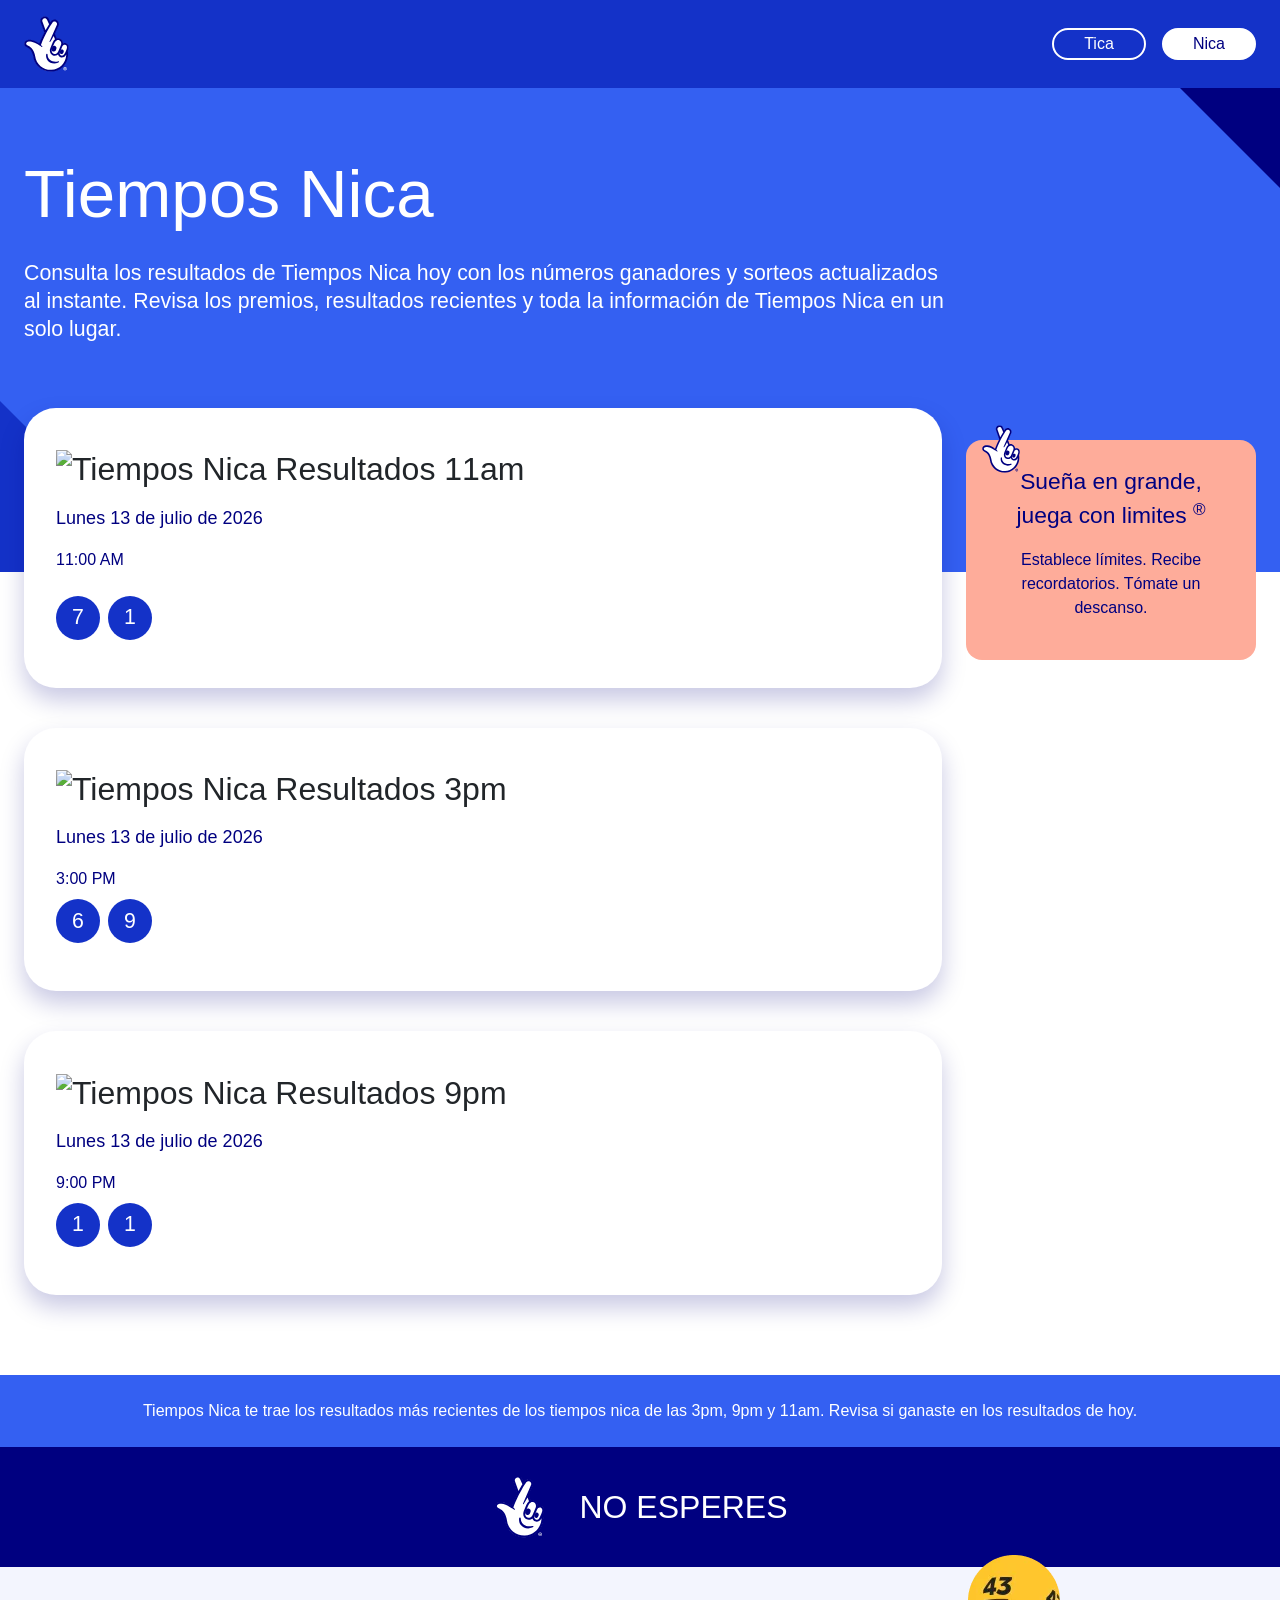
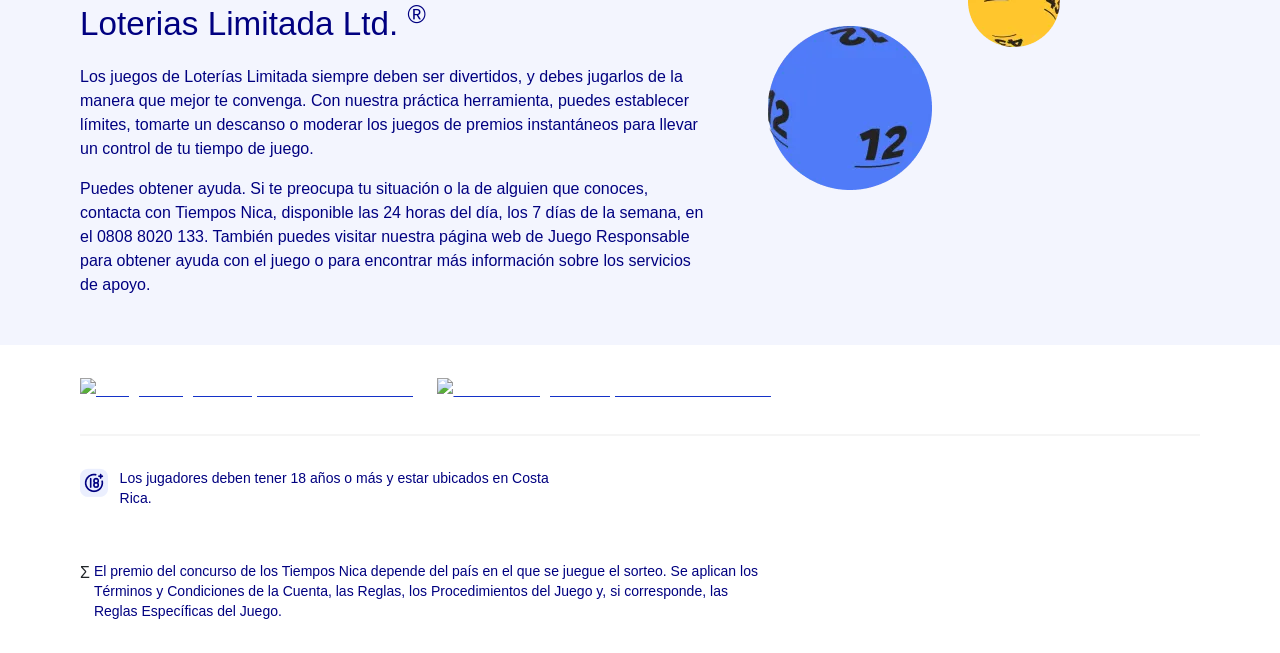
==== commit 728ac69f: "s" ====
--- a/index.htm
+++ b/index.htm
@@ -83,16 +83,16 @@
 
     <meta name="theme-color" content="#1432c8">
 
-    <title>Tiempos Nica | Resultados de Loteria Nica</title>
+    <title>Que numero salio hoy | Tiempos Nica</title>
     <meta name="description" content="Consulta los resultados de Tiempos Nica hoy con los números ganadores y sorteos actualizados al instante. Revisa los premios, resultados recientes y toda la información de Tiempos Nica en un solo lugar.">
     <link rel="manifest" href="https://www.tiemponica.com/manifest.json">
     <meta name="robots" content="index,follow">
     <link rel="canonical" href="https://www.tiemponica.com/">
-    <meta property="og:title" content="Tiempos Nica | Resultados de Loteria Nica">
+    <meta property="og:title" content="Que numero salio hoy | Tiempos Nica">
     <meta property="og:description" content="Consulta los resultados de Tiempos Nica hoy con los números ganadores y sorteos actualizados al instante. Revisa los premios, resultados recientes y toda la información de Tiempos Nica en un solo lugar.">
     <meta property="og:locale" content="es_CR">
     <meta name="twitter:card" content="summary">
-    <meta name="twitter:title" content="Tiempos Nica | Resultados de Loteria Nica">
+    <meta name="twitter:title" content="Que numero salio hoy | Tiempos Nica">
     <meta name="twitter:description" content="Consulta los resultados de Tiempos Nica hoy con los números ganadores y sorteos actualizados al instante. Revisa los premios, resultados recientes y toda la información de Tiempos Nica en un solo lugar.">
 
 
@@ -367,14 +367,14 @@
                                                                             class="DrawNumber_drawnNumber__c_s6x DrawNumber_l__ZA5CF css-1ica6ja">
                                                                             <div aria-hidden="false"
                                                                                  class="DrawNumber_number__HSDiG"
-                                                                                 bis_skin_checked="1">
+                                                                                 bis_skin_checked="1">1
                                                                             </div>
                                                                         </li>
                                                                         <li data-testid="draw-number-22-number-22"
                                                                             class="DrawNumber_drawnNumber__c_s6x DrawNumber_l__ZA5CF css-1ica6ja">
                                                                             <div aria-hidden="false"
                                                                                  class="DrawNumber_number__HSDiG"
-                                                                                 bis_skin_checked="1">
+                                                                                 bis_skin_checked="1">1
                                                                             </div>
                                                                         </li>
 
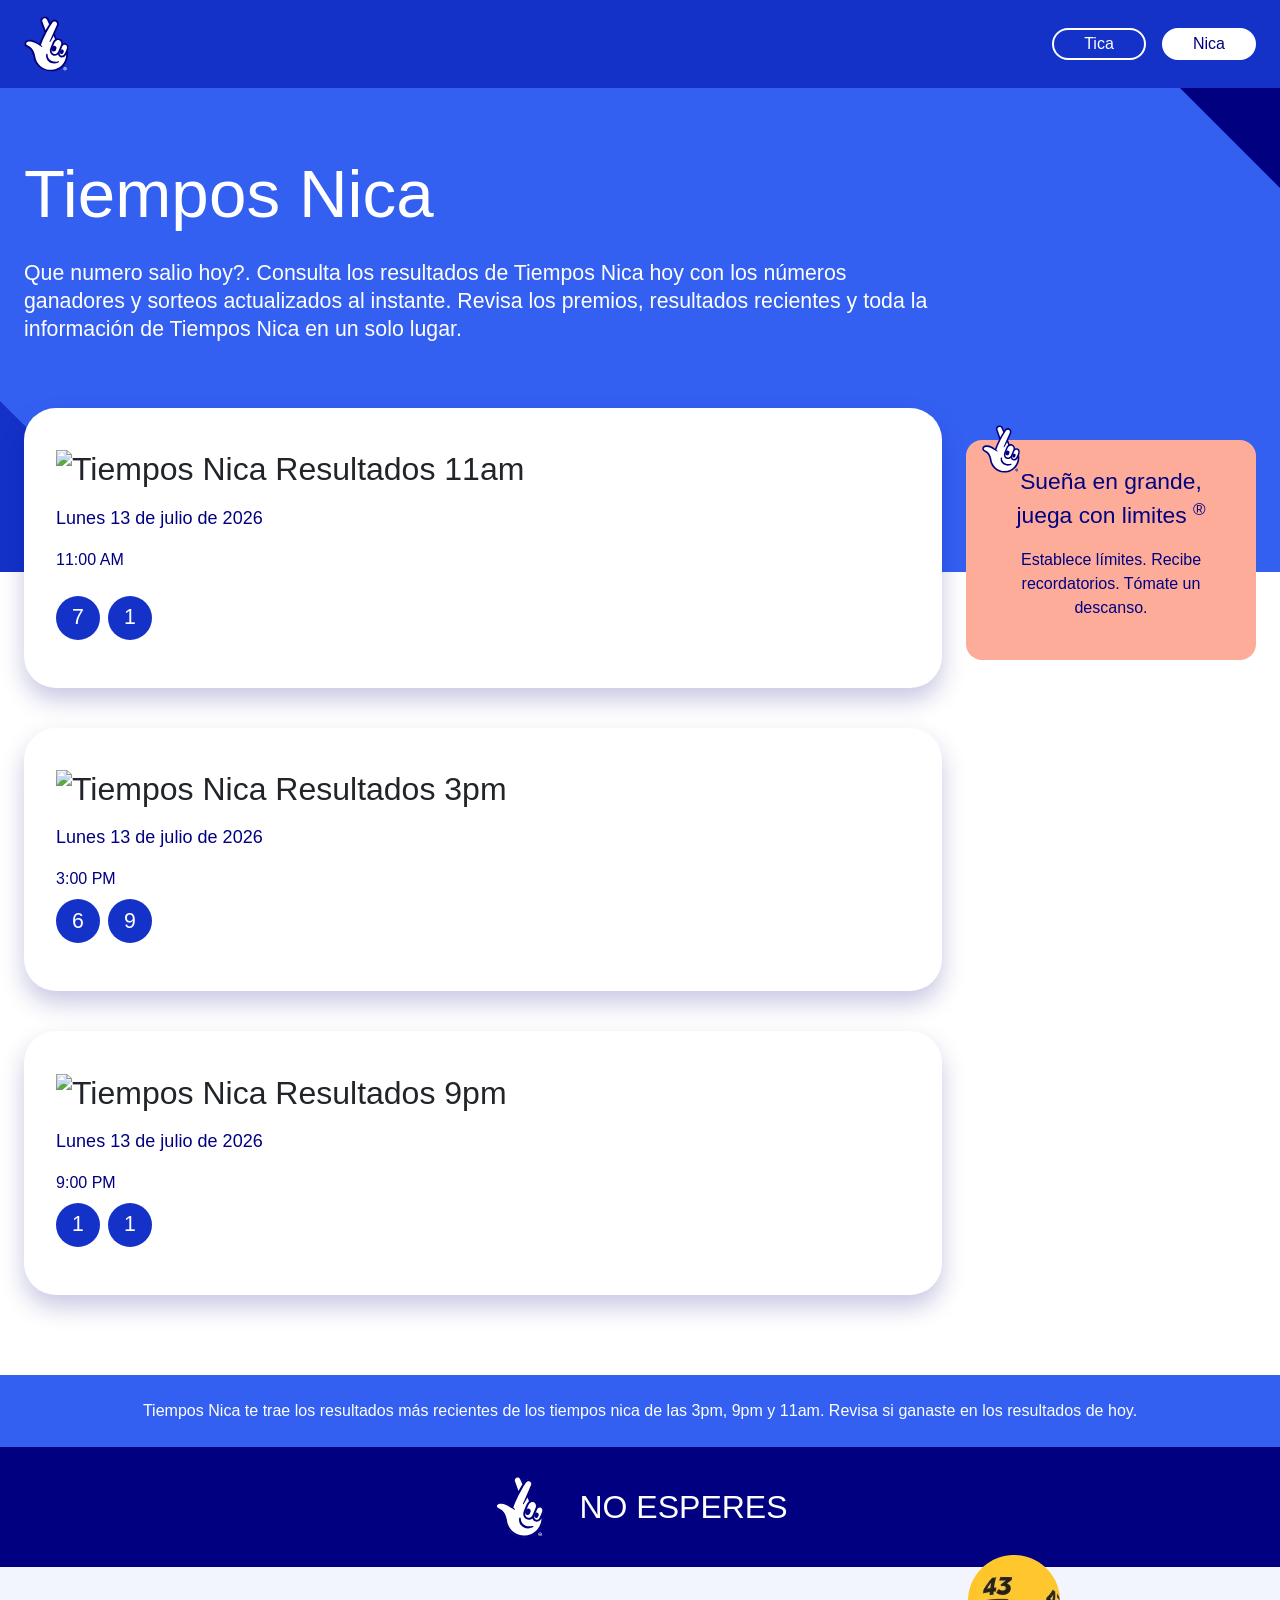
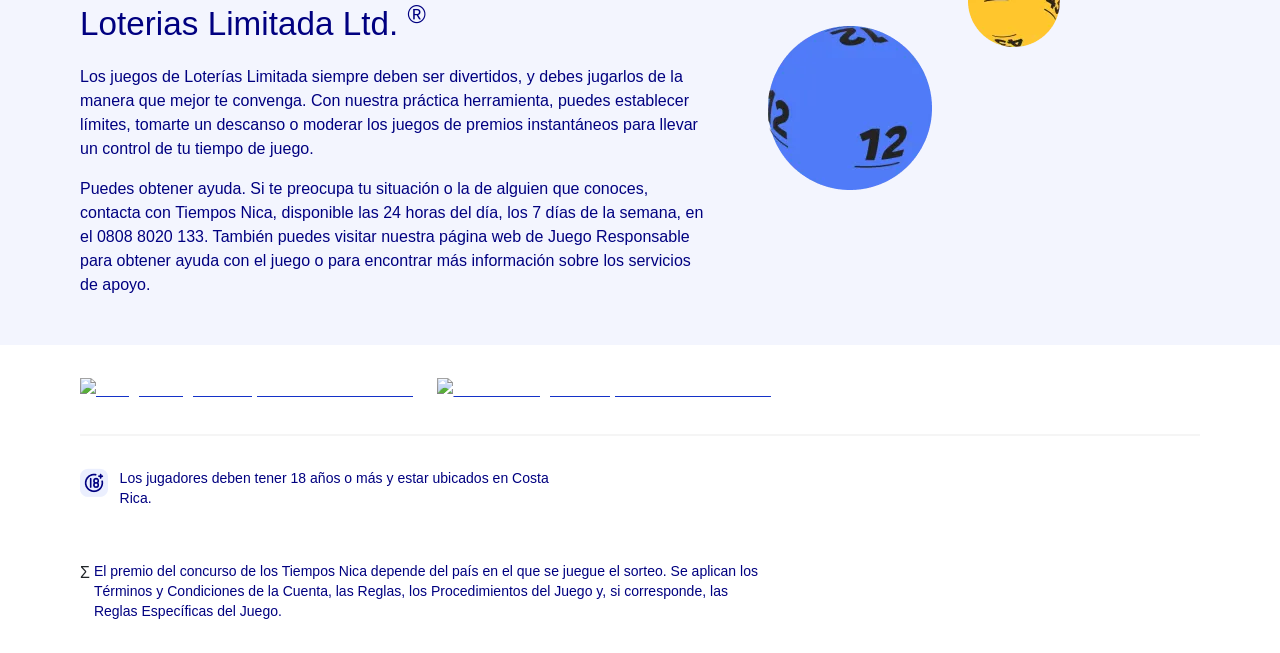
==== commit 94897ca9: "s" ====
--- a/index.htm
+++ b/index.htm
@@ -202,7 +202,7 @@
                                     <div class="GenericHeaderBlock_details__CdIqq" bis_skin_checked="1">
                                         <div class="GenericHeaderBlock_textContent__l9ybM" bis_skin_checked="1">
                                             <h1 class="GenericHeaderBlock_title__a2IX9">Tiempos Nica</h1>
-                                            <div class="GenericHeaderBlock_description__VbpfK" bis_skin_checked="1">Consulta los resultados de Tiempos Nica hoy con los números ganadores y sorteos actualizados al instante. Revisa los premios, resultados recientes y toda la información de Tiempos Nica en un solo lugar.
+                                            <div class="GenericHeaderBlock_description__VbpfK" bis_skin_checked="1">Que numero salio hoy?. Consulta los resultados de Tiempos Nica hoy con los números ganadores y sorteos actualizados al instante. Revisa los premios, resultados recientes y toda la información de Tiempos Nica en un solo lugar.
                                             </div>
                                         </div>
                                     </div>
